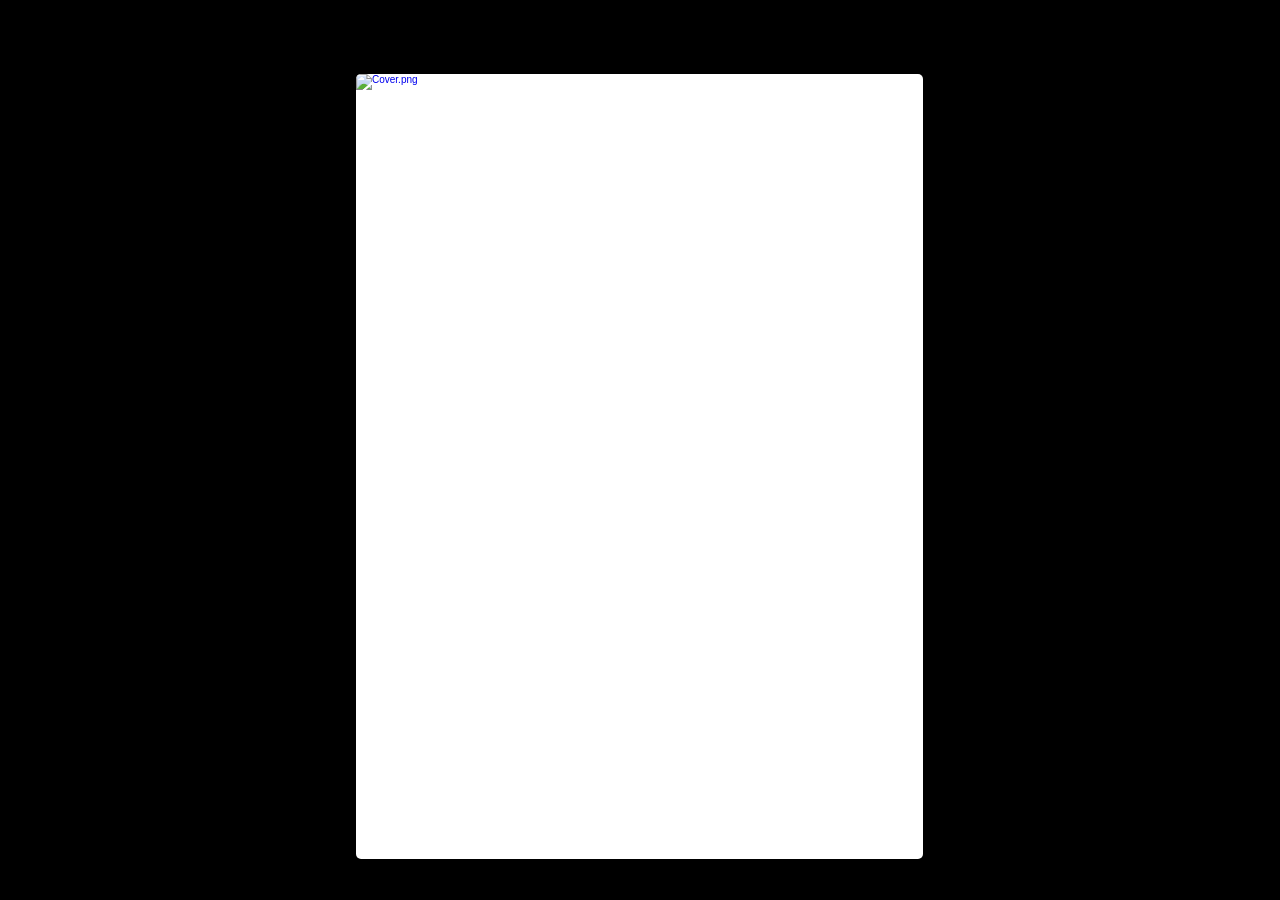
==== index.html @ 95f051aa "first commit" ====
<!DOCTYPE html>
<!-- saved from url=(0070)index.html -->
<html lang="en" style="scroll-padding-top: 0px;"><head><meta http-equiv="Content-Type" content="text/html; charset=UTF-8">
  
  
  <meta name="viewport" content="width=device-width, initial-scale=1" id="wixDesktopViewport">
  <meta http-equiv="X-UA-Compatible" content="IE=edge">
  <meta name="generator" content="Wix.com Website Builder">

  <link rel="icon" sizes="192x192" href="icon.ico" type="image/x-icon">
  <link rel="shortcut icon" href="icon.ico" type="image/x-icon">
  <link rel="apple-touch-icon" href="icon.ico" type="image/x-icon">

  <!-- Safari Pinned Tab Icon -->
  <!-- <link rel="mask-icon" href="https://www.wix.com/favicon.ico"> -->

  <!-- Original trials -->
  


  <!-- Segmenter Polyfill -->
  <script src="./index_files/bundle.tracing.es5.min.js.download" crossorigin="anonymous"></script><script src="./index_files/bundle.tracing.es5.min(1).js.download" crossorigin="anonymous"></script><script src="./index_files/bundle.tracing.es5(1).min.download" crossorigin="anonymous"></script><script>
    if (!window.Intl || !window.Intl.Segmenter) {
      (function() {
        var script = document.createElement('script');
        script.src = 'https://static.parastorage.com/unpkg/@formatjs/intl-segmenter@11.7.10/polyfill.iife.js';
        document.head.appendChild(script);
      })();
    }
  </script>

  <!-- Legacy Polyfills -->
  <script nomodule="" src="./index_files/minified.js.download"></script>
  <script nomodule="" src="./index_files/focus-within-polyfill.js.download"></script>

  <!-- Performance API Polyfills -->
  <script>
  (function () {
    var noop = function noop() {};
    if ("performance" in window === false) {
      window.performance = {};
    }
    window.performance.mark = performance.mark || noop;
    window.performance.measure = performance.measure || noop;
    if ("now" in window.performance === false) {
      var nowOffset = Date.now();
      if (performance.timing && performance.timing.navigationStart) {
        nowOffset = performance.timing.navigationStart;
      }
      window.performance.now = function now() {
        return Date.now() - nowOffset;
      };
    }
  })();
  </script>

  <!-- Globals Definitions -->
  <script>
    (function () {
      var now = Date.now()
      window.initialTimestamps = {
        initialTimestamp: now,
        initialRequestTimestamp: Math.round(performance.timeOrigin ? performance.timeOrigin : now - performance.now())
      }

      window.thunderboltTag = "QA_READY"
      window.thunderboltVersion = "1.16434.0"
    })();
  </script>

  <!-- Essential Viewer Model -->
  <script type="application/json" id="wix-essential-viewer-model">{"fleetConfig":{"fleetName":"thunderbolt-renderer-gradual","type":"Rollout","code":1},"mode":{"qa":false,"enableTestApi":false,"debug":false,"ssrIndicator":false,"ssrOnly":false,"siteAssetsFallback":"enable","versionIndicator":false},"componentsLibrariesTopology":[{"artifactId":"editor-elements","namespace":"wixui","url":"https:\/\/static.parastorage.com\/services\/editor-elements\/1.14499.0"},{"artifactId":"editor-elements","namespace":"dsgnsys","url":"https:\/\/static.parastorage.com\/services\/editor-elements\/1.14499.0"}],"siteFeaturesConfigs":{"sessionManager":{"isRunningInDifferentSiteContext":false}},"language":{"userLanguage":"en"},"siteAssets":{"clientTopology":{"mediaRootUrl":"https:\/\/static.wixstatic.com","staticMediaUrl":"https:\/\/static.wixstatic.com\/media","moduleRepoUrl":"https:\/\/static.parastorage.com\/unpkg","fileRepoUrl":"https:\/\/static.parastorage.com\/services","viewerAppsUrl":"https:\/\/viewer-apps.parastorage.com","viewerAssetsUrl":"https:\/\/viewer-assets.parastorage.com","siteAssetsUrl":"https:\/\/siteassets.parastorage.com","pageJsonServerUrls":["https:\/\/pages.parastorage.com","https:\/\/staticorigin.wixstatic.com","https:\/\/fallback.wix.com\/wix-html-editor-pages-webapp\/page"],"pathOfTBModulesInFileRepoForFallback":"wix-thunderbolt\/dist\/"}},"siteFeatures":["appMonitoring","assetsLoader","businessLogger","captcha","clickHandlerRegistrar","commonConfig","componentsLoader","componentsRegistry","consentPolicy","contentReflow","cyclicTabbing","domStore","environmentWixCodeSdk","environment","locationWixCodeSdk","mpaNavigation","navigationManager","navigationPhases","ooi","pages","panorama","renderer","reporter","router","scrollRestoration","seoWixCodeSdk","seo","sessionManager","siteMembersWixCodeSdk","siteMembers","siteScrollBlocker","siteWixCodeSdk","speculationRules","ssrCache","stores","structureApi","thunderboltInitializer","tpaCommons","translations","usedPlatformApis","warmupData","windowMessageRegistrar","windowWixCodeSdk","wixCustomElementComponent","wixEmbedsApi","componentsReact","platform"],"site":{"externalBaseUrl":"https:\/\/toyventureplay.wixsite.com\/website-1","isSEO":false},"media":{"staticMediaUrl":"https:\/\/static.wixstatic.com\/media","mediaRootUrl":"https:\/\/static.wixstatic.com\/","staticVideoUrl":"https:\/\/video.wixstatic.com\/"},"requestUrl":"https:\/\/toyventureplay.wixsite.com\/website-1","rollout":{"siteAssetsVersionsRollout":false,"isDACRollout":0,"isTBRollout":true},"commonConfig":{"brand":"wix","host":"VIEWER","bsi":"","consentPolicy":{},"consentPolicyHeader":{},"siteRevision":"53","renderingFlow":"NONE","language":"en","locale":"es-cr"},"interactionSampleRatio":0.01,"dynamicModelUrl":"https:\/\/toyventureplay.wixsite.com\/website-1\/_api\/v2\/dynamicmodel","accessTokensUrl":"https:\/\/toyventureplay.wixsite.com\/website-1\/_api\/v1\/access-tokens","isExcludedFromSecurityExperiments":false,"experiments":{"specs.thunderbolt.hardenFetchAndXHR":true}}</script>
  <script>window.viewerModel = JSON.parse(document.getElementById('wix-essential-viewer-model').textContent)</script>

  <script>
    window.commonConfig = viewerModel.commonConfig
  </script>

  
  <!-- BEGIN handleAccessTokens bundle -->

  <script data-url="https://static.parastorage.com/services/wix-thunderbolt/dist/handleAccessTokens.inline.9b374162.bundle.min.js">(()=>{"use strict";const e=e=>"string"==typeof e?decodeURIComponent(e).toLowerCase().trimStart():e,o="client-session-bind",t=new Set([o,"client-binding","svSession","smSession","server-session-bind","wixSession2"].map(e=>e.toLowerCase())),i=Object.getOwnPropertyDescriptor(Document.prototype,"cookie"),n=(e="")=>`${o}=; ${e} max-age=0; path=/; expires=Thu, 01 Jan 1970 00:00:01 GMT`,r=o=>{const i="string"==typeof o?o.split("=")[0].trim():o.name,n=e(i).toLowerCase();return t.has(n)},s=e=>{let o;return o="string"==typeof e?e.split(";").map(e=>e.trim()):e,o.filter(e=>!r(e))},l="tbReady",a="security_overrideGlobals",{experiments:c,siteFeaturesConfigs:d,accessTokensUrl:g}=window.viewerModel,b=g,u={},m=(()=>{const e=document.cookie.split(";").map(e=>e.trim()).filter(e=>e?.startsWith(o))[0]?.split("=")[1];return(()=>{const e=`domain=${location.hostname};`,o=n(),t=n(e);i.set.call(document,o),i.set.call(document,t)})(),e})();m&&(u["client-binding"]=m);let h=fetch;addEventListener(l,function e(o){const{logger:t}=o.detail;try{window.tb.init({fetch:h,fetchHeaders:u})}catch(e){const o=new Error("TB003");t.meter(`${a}_${o.message}`,{paramsOverrides:{errorType:a,eventString:o.message}}),window?.viewerModel?.mode.debug&&console.error(e)}finally{removeEventListener(l,e),h=fetch}}),c["specs.thunderbolt.hardenFetchAndXHR"]||(window.fetchDynamicModel=()=>d.sessionManager.isRunningInDifferentSiteContext?Promise.resolve({}):fetch(b,{credentials:"same-origin",headers:u}).then(function(e){if(!e.ok)throw new Error(`[${e.status}]${e.statusText}`);return e.json()}),window.dynamicModelPromise=window.fetchDynamicModel()),Object.defineProperty(document,"cookie",{get(){const e=i.get.call(document);return s(e).join("; ")},set(o){const n=e(o.split(";")[0]);[...t].every(e=>!n?.startsWith(e.toLowerCase()))&&i.set.call(document,o)},enumerable:!0,configurable:!1}),(()=>{if(!globalThis.cookieStore)return;const e=globalThis.cookieStore.get.bind(globalThis.cookieStore),o=globalThis.cookieStore.getAll.bind(globalThis.cookieStore),i=globalThis.cookieStore.set.bind(globalThis.cookieStore),n=globalThis.cookieStore.delete.bind(globalThis.cookieStore);Object.defineProperty(globalThis.CookieStore.prototype,"get",{value:async o=>t.has(o.toLowerCase())?null:e.call(void 0,o),enumerable:!0,configurable:!1}),Object.defineProperty(globalThis.CookieStore.prototype,"getAll",{value:async()=>{const e=await o.call(void 0);return s(e)},enumerable:!0,configurable:!1}),Object.defineProperty(globalThis.CookieStore.prototype,"set",{value:async(...e)=>{const o=1===e.length?e[0].name:e[0];if(!r(o))return i.call(void 0,...e)},enumerable:!0,configurable:!1}),Object.defineProperty(globalThis.CookieStore.prototype,"delete",{value:async(...e)=>{const o=1===e.length?e[0].name:e[0];if(!r(o))return n.call(void 0,...e)},enumerable:!0,configurable:!1})})()})();
//# sourceMappingURL=https://static.parastorage.com/services/wix-thunderbolt/dist/handleAccessTokens.inline.9b374162.bundle.min.js.map</script>

<!-- END handleAccessTokens bundle -->

<!-- BEGIN overrideGlobals bundle -->

<script data-url="https://static.parastorage.com/services/wix-thunderbolt/dist/overrideGlobals.inline.44dd5dad.bundle.min.js">(()=>{"use strict";const{ownKeys:e}=Reflect,t=["toString","toLocaleString","valueOf"],r=(r,o)=>{const n=o[r];if(!n)return;let i=!1;try{const e=Object.getOwnPropertyDescriptor(o,r);e&&(i=e.enumerable||!1)}catch(e){console.warn(`Failed to get property descriptor for key "${r}":`,e)}globalThis.defineStrictProperty(r,n,o,i);const c=n?.prototype;if(c){const e=Object.getOwnPropertyDescriptors(c);Object.keys(e).forEach(r=>{const o=e[r];o&&((e,r,o)=>{if("constructor"!==r&&"value"in o&&o.configurable&&!t.includes(String(r))){const{value:t,enumerable:n,get:i,set:c}=o,a={enumerable:n,configurable:!1,...t?{value:t,writable:!1}:{get:i,set:c}};Object.defineProperty(e,r,a)}})(c,r,o)})}e(n).forEach(e=>{const t=Object.getOwnPropertyDescriptor(n,e);t&&(t.writable||t.configurable)&&globalThis.defineStrictProperty(e.toString(),n[e],n,t.enumerable)})},o=(e,t,r,o)=>{(e=>e?.set&&e?.get&&"function"==typeof e.set&&"function"==typeof e.get&&!e.get.toString().includes("[native code]")&&!e.set.toString().includes("[native code]"))(t)?Object.defineProperty(r||globalThis,e,{get:t.get,set:t.set,configurable:!1,enumerable:o||!1}):Object.defineProperty(r||globalThis,e,{value:t,writable:!1,configurable:!1,enumerable:o||!1})},n=()=>{const e=globalThis.open,t=document.open,r=(t,r,o)=>{const n="string"!=typeof t,i=e.call(window,t,r,o);return n||((c=t).startsWith("//")&&/(?:[a-z0-9](?:[a-z0-9-]{0,61}[a-z0-9])?\.)+[a-z0-9][a-z0-9-]{0,61}[a-z0-9]/g.test(`${location.protocol}:${c}`)&&(c=`${location.protocol}${c}`),!c.startsWith("http")||new URL(c).hostname===location.hostname)?{}:i;var c};defineStrictProperty("open",r,globalThis,!0),defineStrictProperty("open",(e,o,n)=>e?r(e,o,n):t.call(document,e,o,n),document,!0)};function i(e){let{context:t,property:r,value:o,enumerable:n=!0}=e,i=e.get,a=e.set;if(!r||void 0===o&&!i&&!a)return new Error("property and value are required");let s=t||globalThis,l=s?.[r],u={};if(void 0!==o)u.value=o;else{if(i){let e=c(i);e&&(u.get=e)}if(a){let e=c(a);e&&(u.set=e)}}let p={...u,enumerable:n||!1,configurable:!1};void 0!==o&&(p.writable=!1);try{Object.defineProperty(s,r,p)}catch(e){return e instanceof TypeError?l:e}return l}function c(e,t){return"function"==typeof e?e:!0===e?.async&&"function"==typeof e.func?t?async function(t){return e.func(t)}:async function(){return e.func()}:"function"==typeof e?.func?e.func:void 0}try{i({property:"strictDefine",value:i})}catch{}try{i({property:"defineStrictObject",value:s})}catch{}try{i({property:"defineStrictMethod",value:l})}catch{}var a=["toString","toLocaleString","valueOf","constructor","prototype"];function s(e){let{context:t,property:r,propertiesToExclude:o=[],skipPrototype:n=!1,hardenPrototypePropertiesToExclude:c=[]}=e;if(!r)return new Error("property is required");let l=(t||globalThis)[r],p={},d=u(t,r);l&&("object"==typeof l||"function"==typeof l)&&Reflect.ownKeys(l).forEach(e=>{if(!o.includes(e)&&!a.includes(e)){let t=u(l,e);if(t&&(t.writable||t.configurable)){let{value:r,get:o,set:n,enumerable:c=!1}=t,a={};void 0!==r?a.value=r:o?a.get=o:n&&(a.set=n);try{let t=i({context:l,property:e,...a,enumerable:c});p[e]=t}catch(r){if(!(r instanceof TypeError))throw r;try{p[e]=t.value||t.get||t.set}catch{}}}}});let f={originalObject:l,originalProperties:p};if(!n&&void 0!==l?.prototype){let e=s({context:l,property:"prototype",propertiesToExclude:c,skipPrototype:!0});e instanceof Error||(f.originalPrototype=e?.originalObject,f.originalPrototypeProperties=e?.originalProperties)}return i({context:t,property:r,value:l,enumerable:d?.enumerable}),f}function l(e,t){let r=(t||globalThis)[e],o=u(t||globalThis,e);return r&&o&&(o.writable||o.configurable)?(Object.freeze(r),i({context:globalThis,property:e,value:r})):r}function u(e,t){if(e&&t)try{return Reflect.getOwnPropertyDescriptor(e,t)}catch{return}}function p(e){if("string"!=typeof e)return e;try{return decodeURIComponent(e).toLowerCase().trim()}catch{return e.toLowerCase().trim()}}var d=["TextEncoder","TextDecoder","XMLHttpRequestEventTarget","EventTarget","URL","JSON","Reflect","Object","Array","Map","Set","WeakMap","WeakSet","Promise","Symbol","Error"],f=["addEventListener","removeEventListener","dispatchEvent","encodeURI","encodeURIComponent","decodeURI","decodeURIComponent"];const y=function(){let e=document.createElement,t=Element.prototype.setAttribute,r=Element.prototype.setAttributeNS;return i({property:"createElement",context:document,value:function(o,n){let c=e.call(document,o,n);if("iframe"===p(o)){i({property:"srcdoc",context:c,get:()=>"",set:()=>{console.warn("`srcdoc` is not allowed in iframe elements.")}});let e=function(e,r){"srcdoc"!==e.toLowerCase()?t.call(c,e,r):console.warn("`srcdoc` attribute is not allowed to be set.")},o=function(e,t,o){"srcdoc"!==t.toLowerCase()?r.call(c,e,t,o):console.warn("`srcdoc` attribute is not allowed to be set.")};c.setAttribute=e,c.setAttributeNS=o}return c},enumerable:!0}),{createElement:e,setAttribute:t,setAttributeNS:r}},g="client-binding",b="security_overrideGlobals",m=["/_api/v1/access-tokens","/_api/v2/dynamicmodel","/_api/one-app-session-web/v3/businesses"],h=e=>(e instanceof Headers?e.forEach((t,r)=>{decodeURIComponent(r).toLowerCase()===g&&e.delete(r)}):Object.keys(e).forEach(t=>{decodeURIComponent(t).toLowerCase()===g&&delete e[t]}),e),w=e=>{let t=!0;const r=(e=>{let t,r;if(globalThis.Request&&e instanceof Request)t=e.url;else{if("function"!=typeof e?.toString)throw new Error("Unsupported type for url");t=e.toString()}try{return new URL(t).pathname}catch(e){return r=t.replace(/#.+/gi,"").split("?").shift(),r.startsWith("/")?r:`/${r}`}})(e),o="string"==typeof(n=r)?decodeURIComponent(n).toLowerCase().trimStart():n;var n;return m.some(e=>o.includes(e))&&(t=!1),t},v=(e=globalThis)=>{const t=fetch;e.defineStrictProperty("fetch",function(){const r=(o=arguments,globalThis.Request&&o[0]instanceof Request&&o[0]?.headers?h(o[0].headers):o[1]?.headers&&h(o[1].headers),o);var o;return w(arguments[0])?t.apply(e,Array.from(r)):new Promise((e,t)=>{const r=new Error("TB002");window.fedops?.interactionStarted(r,b),t(r)})})};performance.mark("overrideGlobals started");const{isExcludedFromSecurityExperiments:E,experiments:S}=window.viewerModel,T=!E&&S["specs.thunderbolt.securityExperiments"];try{((e=globalThis)=>{Object.defineProperty(e,"defineStrictProperty",{value:o,writable:!1,enumerable:!1,configurable:!1})})(),n(),T&&y(),S["specs.thunderbolt.hardenFetchAndXHR"]&&T&&(v(),((e=globalThis)=>{const t=XMLHttpRequest;function r(){const e=new t,r=e.open,o=e.setRequestHeader;return e.open=function(){if(arguments.length<2||w(arguments[1]))return r.apply(e,Array.from(arguments));{const e=new Error("TB002");throw window.fedops?.interactionStarted(e,b),e}},e.setRequestHeader=function(t,r){decodeURIComponent(t).toLowerCase()!==g&&o.call(e,t,r)},e}Object.keys(t).forEach(e=>{r[e]=t[e]}),e.defineStrictProperty("XMLHttpRequest",r)})()),(()=>{if(navigator&&"serviceWorker"in navigator)navigator.serviceWorker.register=()=>console.log("Service worker registration is not allowed"),Promise.resolve()})(),(e=>{let t=[],o=[];o=o.concat(["TextEncoder","TextDecoder"]),e&&(o=o.concat(["XMLHttpRequestEventTarget","EventTarget"])),o=o.concat(["URL","JSON"]),e&&(t=t.concat(["addEventListener","removeEventListener"])),t=t.concat(["encodeURI","encodeURIComponent","decodeURI","decodeURIComponent"]),o=o.concat(["String","Number"]),e&&o.push("Object"),o=o.concat(["Reflect"]),t.forEach(e=>{Object.freeze(globalThis[e]),["addEventListener","removeEventListener"].includes(e)&&globalThis.defineStrictProperty(e,document[e],document,!0),globalThis.defineStrictProperty(e,globalThis[e],globalThis,!0)}),o.forEach(e=>{r(e,globalThis)})})(T),T&&(defineStrictProperty("preventStringArgument",(e,t,r)=>{const o=r||globalThis,n=o[e];defineStrictProperty(e,function(){const r=Array.from(arguments);if("string"!=typeof r[t])return n.apply(o,r);console.warn(`Calling ${e} with a String Argument at index ${t} is not allowed`)},o)}),preventStringArgument("setTimeout",0),preventStringArgument("setInterval",0))}catch(e){window?.viewerModel?.mode.debug&&console.error(e);const t=new Error("TB006");window.fedops?.reportError(t,"security_overrideGlobals"),window.Sentry?window.Sentry.captureException(t):globalThis.defineStrictProperty("sentryBuffer",[t],window,!1)}performance.mark("overrideGlobals ended")})();
//# sourceMappingURL=https://static.parastorage.com/services/wix-thunderbolt/dist/overrideGlobals.inline.44dd5dad.bundle.min.js.map</script>

<!-- END overrideGlobals bundle -->


  
  <script>
    window.commonConfig = viewerModel.commonConfig

	
  </script>

  <!-- Initial CSS -->
  <style data-url="https://static.parastorage.com/services/wix-thunderbolt/dist/main.c00ad876.min.css">@keyframes slide-horizontal-new{0%{transform:translateX(100%)}}@keyframes slide-horizontal-old{80%{opacity:1}to{opacity:0;transform:translateX(-100%)}}@keyframes slide-vertical-new{0%{transform:translateY(-100%)}}@keyframes slide-vertical-old{80%{opacity:1}to{opacity:0;transform:translateY(100%)}}@keyframes out-in-new{0%{opacity:0}}@keyframes out-in-old{to{opacity:0}}:root:active-view-transition{view-transition-name:none}::view-transition{pointer-events:none}:root:active-view-transition::view-transition-new(page-group),:root:active-view-transition::view-transition-old(page-group){animation-duration:.6s;cursor:wait;pointer-events:all}:root:active-view-transition-type(SlideHorizontal)::view-transition-old(page-group){animation:slide-horizontal-old .6s cubic-bezier(.83,0,.17,1) forwards;mix-blend-mode:normal}:root:active-view-transition-type(SlideHorizontal)::view-transition-new(page-group){animation:slide-horizontal-new .6s cubic-bezier(.83,0,.17,1) backwards;mix-blend-mode:normal}:root:active-view-transition-type(SlideVertical)::view-transition-old(page-group){animation:slide-vertical-old .6s cubic-bezier(.83,0,.17,1) forwards;mix-blend-mode:normal}:root:active-view-transition-type(SlideVertical)::view-transition-new(page-group){animation:slide-vertical-new .6s cubic-bezier(.83,0,.17,1) backwards;mix-blend-mode:normal}:root:active-view-transition-type(OutIn)::view-transition-old(page-group){animation:out-in-old .35s cubic-bezier(.64,0,.78,0) forwards}:root:active-view-transition-type(OutIn)::view-transition-new(page-group){animation:out-in-new .35s cubic-bezier(.22,1,.36,1) .35s backwards}@media(prefers-reduced-motion:reduce){::view-transition-group(*),::view-transition-new(*),::view-transition-old(*){animation:none!important}}body,html{background:transparent;border:0;margin:0;outline:0;padding:0;vertical-align:baseline}body{--scrollbar-width:0px;font-family:Arial,Helvetica,sans-serif;font-size:10px}body,html{height:100%}body{overflow-x:auto;overflow-y:scroll}body:not(.responsive) #site-root{min-width:var(--site-width);width:100%}body:not([data-js-loaded]) [data-hide-prejs]{visibility:hidden}wix-interact-element{display:contents}#SITE_CONTAINER{position:relative}:root{--one-unit:1vw;--section-max-width:9999px;--spx-stopper-max:9999px;--spx-stopper-min:0px;--browser-zoom:1}@supports(-webkit-appearance:none) and (stroke-color:transparent){:root{--safari-sticky-fix:opacity;--experimental-safari-sticky-fix:translateZ(0)}}@supports(container-type:inline-size){:root{--one-unit:1cqw}}[id^=oldHoverBox-]{mix-blend-mode:plus-lighter;transition:opacity .5s ease,visibility .5s ease}[data-mesh-id$=inlineContent-gridContainer]:has(>[id^=oldHoverBox-]){isolation:isolate}</style>
<style data-url="https://static.parastorage.com/services/wix-thunderbolt/dist/main.renderer.515f332d.min.css">a,abbr,acronym,address,applet,b,big,blockquote,button,caption,center,cite,code,dd,del,dfn,div,dl,dt,em,fieldset,font,footer,form,h1,h2,h3,h4,h5,h6,header,i,iframe,img,ins,kbd,label,legend,li,nav,object,ol,p,pre,q,s,samp,section,small,span,strike,strong,sub,sup,table,tbody,td,tfoot,th,thead,title,tr,tt,u,ul,var{background:transparent;border:0;margin:0;outline:0;padding:0;vertical-align:baseline}input,select,textarea{box-sizing:border-box;font-family:Helvetica,Arial,sans-serif}ol,ul{list-style:none}blockquote,q{quotes:none}ins{text-decoration:none}del{text-decoration:line-through}table{border-collapse:collapse;border-spacing:0}a{cursor:pointer;text-decoration:none}.testStyles{overflow-y:hidden}.reset-button{-webkit-appearance:none;background:none;border:0;color:inherit;font:inherit;line-height:normal;outline:0;overflow:visible;padding:0;-webkit-user-select:none;-moz-user-select:none;-ms-user-select:none}:focus{outline:none}body.device-mobile-optimized:not(.disable-site-overflow){overflow-x:hidden;overflow-y:scroll}body.device-mobile-optimized:not(.responsive) #SITE_CONTAINER{margin-left:auto;margin-right:auto;overflow-x:visible;position:relative;width:320px}body.device-mobile-optimized:not(.responsive):not(.blockSiteScrolling) #SITE_CONTAINER{margin-top:0}body.device-mobile-optimized>*{max-width:100%!important}body.device-mobile-optimized #site-root{overflow-x:hidden;overflow-y:hidden}@supports(overflow:clip){body.device-mobile-optimized #site-root{overflow-x:clip;overflow-y:clip}}body.device-mobile-non-optimized #SITE_CONTAINER #site-root{overflow-x:clip;overflow-y:clip}body.device-mobile-non-optimized.fullScreenMode{background-color:#5f6360}body.device-mobile-non-optimized.fullScreenMode #MOBILE_ACTIONS_MENU,body.device-mobile-non-optimized.fullScreenMode #SITE_BACKGROUND,body.device-mobile-non-optimized.fullScreenMode #site-root,body.fullScreenMode #WIX_ADS{visibility:hidden}body.fullScreenMode{overflow-x:hidden!important;overflow-y:hidden!important}body.fullScreenMode.device-mobile-optimized #TINY_MENU{opacity:0;pointer-events:none}body.fullScreenMode-scrollable.device-mobile-optimized{overflow-x:hidden!important;overflow-y:auto!important}body.fullScreenMode-scrollable.device-mobile-optimized #masterPage,body.fullScreenMode-scrollable.device-mobile-optimized #site-root{overflow-x:hidden!important;overflow-y:hidden!important}body.fullScreenMode-scrollable.device-mobile-optimized #SITE_BACKGROUND,body.fullScreenMode-scrollable.device-mobile-optimized #masterPage{height:auto!important}body.fullScreenMode-scrollable.device-mobile-optimized #masterPage.mesh-layout{height:0!important}body.blockSiteScrolling,body.siteScrollingBlocked{position:fixed;width:100%}body.blockSiteScrolling #SITE_CONTAINER{margin-top:calc(var(--blocked-site-scroll-margin-top)*-1)}body.blockSiteScrolling:not(.responsive):not(.disable-site-scroll-block-margin) #WIX_ADS{margin-top:var(--blocked-site-scroll-margin-top)}#site-root{margin:0 auto;min-height:100%;position:relative;top:var(--wix-ads-height)}#site-root img:not([src]){visibility:hidden}#site-root svg img:not([src]){visibility:visible}.auto-generated-link{color:inherit}#SCROLL_TO_BOTTOM,#SCROLL_TO_TOP{height:0}.has-click-trigger{cursor:pointer}.fullScreenOverlay{bottom:0;display:flex;justify-content:center;left:0;overflow-y:hidden;position:fixed;right:0;top:-60px;z-index:1005}.fullScreenOverlay>.fullScreenOverlayContent{bottom:0;left:0;margin:0 auto;overflow:hidden;position:absolute;right:0;top:60px;transform:translateZ(0)}[data-mesh-id$=centeredContent],[data-mesh-id$=form],[data-mesh-id$=inlineContent]{pointer-events:none;position:relative}[data-mesh-id$=-gridWrapper],[data-mesh-id$=-rotated-wrapper]{pointer-events:none}[data-mesh-id$=-gridContainer]>*,[data-mesh-id$=-rotated-wrapper]>*,[data-mesh-id$=inlineContent]>:not([data-mesh-id$=-gridContainer]){pointer-events:auto}.device-mobile-optimized #masterPage.mesh-layout #SOSP_CONTAINER_CUSTOM_ID{grid-area:2/1/3/2;-ms-grid-row:2;position:relative}#masterPage.mesh-layout{-ms-grid-rows:max-content max-content min-content max-content;-ms-grid-columns:100%;align-items:start;display:-ms-grid;display:grid;grid-template-columns:100%;grid-template-rows:max-content max-content min-content max-content;justify-content:stretch}#masterPage.mesh-layout #PAGES_CONTAINER,#masterPage.mesh-layout #SITE_FOOTER-placeholder,#masterPage.mesh-layout #SITE_FOOTER_WRAPPER,#masterPage.mesh-layout #SITE_HEADER-placeholder,#masterPage.mesh-layout #SITE_HEADER_WRAPPER,#masterPage.mesh-layout #SOSP_CONTAINER_CUSTOM_ID[data-state~=mobileView],#masterPage.mesh-layout #soapAfterPagesContainer,#masterPage.mesh-layout #soapBeforePagesContainer{-ms-grid-row-align:start;-ms-grid-column-align:start;-ms-grid-column:1}#masterPage.mesh-layout #SITE_HEADER-placeholder,#masterPage.mesh-layout #SITE_HEADER_WRAPPER{grid-area:1/1/2/2;-ms-grid-row:1}#masterPage.mesh-layout #PAGES_CONTAINER,#masterPage.mesh-layout #soapAfterPagesContainer,#masterPage.mesh-layout #soapBeforePagesContainer{grid-area:3/1/4/2;-ms-grid-row:3}#masterPage.mesh-layout #soapAfterPagesContainer,#masterPage.mesh-layout #soapBeforePagesContainer{width:100%}#masterPage.mesh-layout #PAGES_CONTAINER{align-self:stretch}#masterPage.mesh-layout main#PAGES_CONTAINER{display:block}#masterPage.mesh-layout #SITE_FOOTER-placeholder,#masterPage.mesh-layout #SITE_FOOTER_WRAPPER{grid-area:4/1/5/2;-ms-grid-row:4}#masterPage.mesh-layout #SITE_PAGES,#masterPage.mesh-layout [data-mesh-id=PAGES_CONTAINERcenteredContent],#masterPage.mesh-layout [data-mesh-id=PAGES_CONTAINERinlineContent]{height:100%}#masterPage.mesh-layout.desktop>*{width:100%}#masterPage.mesh-layout #PAGES_CONTAINER,#masterPage.mesh-layout #SITE_FOOTER,#masterPage.mesh-layout #SITE_FOOTER_WRAPPER,#masterPage.mesh-layout #SITE_HEADER,#masterPage.mesh-layout #SITE_HEADER_WRAPPER,#masterPage.mesh-layout #SITE_PAGES,#masterPage.mesh-layout #masterPageinlineContent{position:relative}#masterPage.mesh-layout #SITE_HEADER{grid-area:1/1/2/2}#masterPage.mesh-layout #SITE_FOOTER{grid-area:4/1/5/2}#masterPage.mesh-layout.overflow-x-clip #SITE_FOOTER,#masterPage.mesh-layout.overflow-x-clip #SITE_HEADER{overflow-x:clip}[data-z-counter]{z-index:0}[data-z-counter="0"]{z-index:auto}.wixSiteProperties{-webkit-font-smoothing:antialiased;-moz-osx-font-smoothing:grayscale}:root{--wst-button-color-fill-primary:rgb(var(--color_48));--wst-button-color-border-primary:rgb(var(--color_49));--wst-button-color-text-primary:rgb(var(--color_50));--wst-button-color-fill-primary-hover:rgb(var(--color_51));--wst-button-color-border-primary-hover:rgb(var(--color_52));--wst-button-color-text-primary-hover:rgb(var(--color_53));--wst-button-color-fill-primary-disabled:rgb(var(--color_54));--wst-button-color-border-primary-disabled:rgb(var(--color_55));--wst-button-color-text-primary-disabled:rgb(var(--color_56));--wst-button-color-fill-secondary:rgb(var(--color_57));--wst-button-color-border-secondary:rgb(var(--color_58));--wst-button-color-text-secondary:rgb(var(--color_59));--wst-button-color-fill-secondary-hover:rgb(var(--color_60));--wst-button-color-border-secondary-hover:rgb(var(--color_61));--wst-button-color-text-secondary-hover:rgb(var(--color_62));--wst-button-color-fill-secondary-disabled:rgb(var(--color_63));--wst-button-color-border-secondary-disabled:rgb(var(--color_64));--wst-button-color-text-secondary-disabled:rgb(var(--color_65));--wst-color-fill-base-1:rgb(var(--color_36));--wst-color-fill-base-2:rgb(var(--color_37));--wst-color-fill-base-shade-1:rgb(var(--color_38));--wst-color-fill-base-shade-2:rgb(var(--color_39));--wst-color-fill-base-shade-3:rgb(var(--color_40));--wst-color-fill-accent-1:rgb(var(--color_41));--wst-color-fill-accent-2:rgb(var(--color_42));--wst-color-fill-accent-3:rgb(var(--color_43));--wst-color-fill-accent-4:rgb(var(--color_44));--wst-color-fill-background-primary:rgb(var(--color_11));--wst-color-fill-background-secondary:rgb(var(--color_12));--wst-color-text-primary:rgb(var(--color_15));--wst-color-text-secondary:rgb(var(--color_14));--wst-color-action:rgb(var(--color_18));--wst-color-disabled:rgb(var(--color_39));--wst-color-title:rgb(var(--color_45));--wst-color-subtitle:rgb(var(--color_46));--wst-color-line:rgb(var(--color_47));--wst-font-style-h2:var(--font_2);--wst-font-style-h3:var(--font_3);--wst-font-style-h4:var(--font_4);--wst-font-style-h5:var(--font_5);--wst-font-style-h6:var(--font_6);--wst-font-style-body-large:var(--font_7);--wst-font-style-body-medium:var(--font_8);--wst-font-style-body-small:var(--font_9);--wst-font-style-body-x-small:var(--font_10);--wst-color-custom-1:rgb(var(--color_13));--wst-color-custom-2:rgb(var(--color_16));--wst-color-custom-3:rgb(var(--color_17));--wst-color-custom-4:rgb(var(--color_19));--wst-color-custom-5:rgb(var(--color_20));--wst-color-custom-6:rgb(var(--color_21));--wst-color-custom-7:rgb(var(--color_22));--wst-color-custom-8:rgb(var(--color_23));--wst-color-custom-9:rgb(var(--color_24));--wst-color-custom-10:rgb(var(--color_25));--wst-color-custom-11:rgb(var(--color_26));--wst-color-custom-12:rgb(var(--color_27));--wst-color-custom-13:rgb(var(--color_28));--wst-color-custom-14:rgb(var(--color_29));--wst-color-custom-15:rgb(var(--color_30));--wst-color-custom-16:rgb(var(--color_31));--wst-color-custom-17:rgb(var(--color_32));--wst-color-custom-18:rgb(var(--color_33));--wst-color-custom-19:rgb(var(--color_34));--wst-color-custom-20:rgb(var(--color_35))}.wix-presets-wrapper{display:contents}</style>

  <meta name="format-detection" content="telephone=no">
  <meta name="skype_toolbar" content="skype_toolbar_parser_compatible">
  
  

  

  
      <!--pageHtmlEmbeds.head start-->
      <script type="wix/htmlEmbeds" id="pageHtmlEmbeds.head start"></script>
    
      <script type="wix/htmlEmbeds" id="pageHtmlEmbeds.head end"></script>
      <!--pageHtmlEmbeds.head end-->
  

  <!-- head performance data start -->
  
  <!-- head performance data end -->
  

    

<meta http-equiv="X-Wix-Meta-Site-Id" content="8923083b-eb36-48de-9806-579566da42b3">
<meta http-equiv="X-Wix-Application-Instance-Id" content="f4b8dd41-7c75-49b6-b911-c045f7896667">

    <meta http-equiv="X-Wix-Published-Version" content="53">



    <meta http-equiv="etag" content="bug">

<!-- render-head end -->

<style data-href="https://static.parastorage.com/services/editor-elements-library/dist/thunderbolt/rb_wixui.thunderbolt_bootstrap.a1b00b19.min.css">.cwL6XW{cursor:pointer}.sNF2R0{opacity:0}.hLoBV3{transition:opacity var(--transition-duration) cubic-bezier(.37,0,.63,1)}.Rdf41z,.hLoBV3{opacity:1}.ftlZWo{transition:opacity var(--transition-duration) cubic-bezier(.37,0,.63,1)}.ATGlOr,.ftlZWo{opacity:0}.KQSXD0{transition:opacity var(--transition-duration) cubic-bezier(.64,0,.78,0)}.KQSXD0,.pagQKE{opacity:1}._6zG5H{opacity:0;transition:opacity var(--transition-duration) cubic-bezier(.22,1,.36,1)}.BB49uC{transform:translateX(100%)}.j9xE1V{transition:transform var(--transition-duration) cubic-bezier(.87,0,.13,1)}.ICs7Rs,.j9xE1V{transform:translateX(0)}.DxijZJ{transition:transform var(--transition-duration) cubic-bezier(.87,0,.13,1)}.B5kjYq,.DxijZJ{transform:translateX(-100%)}.cJijIV{transition:transform var(--transition-duration) cubic-bezier(.87,0,.13,1)}.cJijIV,.hOxaWM{transform:translateX(0)}.T9p3fN{transform:translateX(100%);transition:transform var(--transition-duration) cubic-bezier(.87,0,.13,1)}.qDxYJm{transform:translateY(100%)}.aA9V0P{transition:transform var(--transition-duration) cubic-bezier(.87,0,.13,1)}.YPXPAS,.aA9V0P{transform:translateY(0)}.Xf2zsA{transition:transform var(--transition-duration) cubic-bezier(.87,0,.13,1)}.Xf2zsA,.y7Kt7s{transform:translateY(-100%)}.EeUgMu{transition:transform var(--transition-duration) cubic-bezier(.87,0,.13,1)}.EeUgMu,.fdHrtm{transform:translateY(0)}.WIFaG4{transform:translateY(100%);transition:transform var(--transition-duration) cubic-bezier(.87,0,.13,1)}body:not(.responsive) .JsJXaX{overflow-x:clip}:root:active-view-transition .JsJXaX{view-transition-name:page-group}.AnQkDU{display:grid;grid-template-columns:1fr;grid-template-rows:1fr;height:100%}.AnQkDU>div{align-self:stretch!important;grid-area:1/1/2/2;justify-self:stretch!important}.StylableButton2545352419__root{-archetype:box;border:none;box-sizing:border-box;cursor:pointer;display:block;height:100%;min-height:10px;min-width:10px;padding:0;touch-action:manipulation;width:100%}.StylableButton2545352419__root[disabled]{pointer-events:none}.StylableButton2545352419__root:not(:hover):not([disabled]).StylableButton2545352419--hasBackgroundColor{background-color:var(--corvid-background-color)!important}.StylableButton2545352419__root:hover:not([disabled]).StylableButton2545352419--hasHoverBackgroundColor{background-color:var(--corvid-hover-background-color)!important}.StylableButton2545352419__root:not(:hover)[disabled].StylableButton2545352419--hasDisabledBackgroundColor{background-color:var(--corvid-disabled-background-color)!important}.StylableButton2545352419__root:not(:hover):not([disabled]).StylableButton2545352419--hasBorderColor{border-color:var(--corvid-border-color)!important}.StylableButton2545352419__root:hover:not([disabled]).StylableButton2545352419--hasHoverBorderColor{border-color:var(--corvid-hover-border-color)!important}.StylableButton2545352419__root:not(:hover)[disabled].StylableButton2545352419--hasDisabledBorderColor{border-color:var(--corvid-disabled-border-color)!important}.StylableButton2545352419__root.StylableButton2545352419--hasBorderRadius{border-radius:var(--corvid-border-radius)!important}.StylableButton2545352419__root.StylableButton2545352419--hasBorderWidth{border-width:var(--corvid-border-width)!important}.StylableButton2545352419__root:not(:hover):not([disabled]).StylableButton2545352419--hasColor,.StylableButton2545352419__root:not(:hover):not([disabled]).StylableButton2545352419--hasColor .StylableButton2545352419__label{color:var(--corvid-color)!important}.StylableButton2545352419__root:hover:not([disabled]).StylableButton2545352419--hasHoverColor,.StylableButton2545352419__root:hover:not([disabled]).StylableButton2545352419--hasHoverColor .StylableButton2545352419__label{color:var(--corvid-hover-color)!important}.StylableButton2545352419__root:not(:hover)[disabled].StylableButton2545352419--hasDisabledColor,.StylableButton2545352419__root:not(:hover)[disabled].StylableButton2545352419--hasDisabledColor .StylableButton2545352419__label{color:var(--corvid-disabled-color)!important}.StylableButton2545352419__link{-archetype:box;box-sizing:border-box;color:#000;text-decoration:none}.StylableButton2545352419__container{align-items:center;display:flex;flex-basis:auto;flex-direction:row;flex-grow:1;height:100%;justify-content:center;overflow:hidden;transition:all .2s ease,visibility 0s;width:100%}.StylableButton2545352419__label{-archetype:text;-controller-part-type:LayoutChildDisplayDropdown,LayoutFlexChildSpacing(first);max-width:100%;min-width:1.8em;overflow:hidden;text-align:center;text-overflow:ellipsis;transition:inherit;white-space:nowrap}.StylableButton2545352419__root.StylableButton2545352419--isMaxContent .StylableButton2545352419__label{text-overflow:unset}.StylableButton2545352419__root.StylableButton2545352419--isWrapText .StylableButton2545352419__label{min-width:10px;overflow-wrap:break-word;white-space:break-spaces;word-break:break-word}.StylableButton2545352419__icon{-archetype:icon;-controller-part-type:LayoutChildDisplayDropdown,LayoutFlexChildSpacing(last);flex-shrink:0;height:50px;min-width:1px;transition:inherit}.StylableButton2545352419__icon.StylableButton2545352419--override{display:block!important}.StylableButton2545352419__icon svg,.StylableButton2545352419__icon>span{display:flex;height:inherit;width:inherit}.StylableButton2545352419__root:not(:hover):not([disalbed]).StylableButton2545352419--hasIconColor .StylableButton2545352419__icon svg{fill:var(--corvid-icon-color)!important;stroke:var(--corvid-icon-color)!important}.StylableButton2545352419__root:hover:not([disabled]).StylableButton2545352419--hasHoverIconColor .StylableButton2545352419__icon svg{fill:var(--corvid-hover-icon-color)!important;stroke:var(--corvid-hover-icon-color)!important}.StylableButton2545352419__root:not(:hover)[disabled].StylableButton2545352419--hasDisabledIconColor .StylableButton2545352419__icon svg{fill:var(--corvid-disabled-icon-color)!important;stroke:var(--corvid-disabled-icon-color)!important}.aeyn4z{bottom:0;left:0;position:absolute;right:0;top:0}.qQrFOK{cursor:pointer}.VDJedC{-webkit-tap-highlight-color:rgba(0,0,0,0);fill:var(--corvid-fill-color,var(--fill));fill-opacity:var(--fill-opacity);stroke:var(--corvid-stroke-color,var(--stroke));stroke-opacity:var(--stroke-opacity);stroke-width:var(--stroke-width);filter:var(--drop-shadow,none);opacity:var(--opacity);transform:var(--flip)}.VDJedC,.VDJedC svg{bottom:0;left:0;position:absolute;right:0;top:0}.VDJedC svg{height:var(--svg-calculated-height,100%);margin:auto;padding:var(--svg-calculated-padding,0);width:var(--svg-calculated-width,100%)}.VDJedC svg:not([data-type=ugc]){overflow:visible}.l4CAhn *{vector-effect:non-scaling-stroke}.Z_l5lU{-webkit-text-size-adjust:100%;-moz-text-size-adjust:100%;text-size-adjust:100%}ol.font_100,ul.font_100{color:#080808;font-family:"Arial, Helvetica, sans-serif",serif;font-size:10px;font-style:normal;font-variant:normal;font-weight:400;letter-spacing:normal;line-height:normal;margin:0;text-decoration:none}ol.font_100 li,ul.font_100 li{margin-bottom:12px}ol.wix-list-text-align,ul.wix-list-text-align{list-style-position:inside}ol.wix-list-text-align h1,ol.wix-list-text-align h2,ol.wix-list-text-align h3,ol.wix-list-text-align h4,ol.wix-list-text-align h5,ol.wix-list-text-align h6,ol.wix-list-text-align p,ul.wix-list-text-align h1,ul.wix-list-text-align h2,ul.wix-list-text-align h3,ul.wix-list-text-align h4,ul.wix-list-text-align h5,ul.wix-list-text-align h6,ul.wix-list-text-align p{display:inline}.HQSswv{cursor:pointer}.yi6otz{clip:rect(0 0 0 0);border:0;height:1px;margin:-1px;overflow:hidden;padding:0;position:absolute;width:1px}.zQ9jDz [data-attr-richtext-marker=true]{display:block}.zQ9jDz [data-attr-richtext-marker=true] table{border-collapse:collapse;margin:15px 0;width:100%}.zQ9jDz [data-attr-richtext-marker=true] table td{padding:12px;position:relative}.zQ9jDz [data-attr-richtext-marker=true] table td:after{border-bottom:1px solid currentColor;border-left:1px solid currentColor;bottom:0;content:"";left:0;opacity:.2;position:absolute;right:0;top:0}.zQ9jDz [data-attr-richtext-marker=true] table tr td:last-child:after{border-right:1px solid currentColor}.zQ9jDz [data-attr-richtext-marker=true] table tr:first-child td:after{border-top:1px solid currentColor}@supports(-webkit-appearance:none) and (stroke-color:transparent){.qvSjx3>*>:first-child{vertical-align:top}}@supports(-webkit-touch-callout:none){.qvSjx3>*>:first-child{vertical-align:top}}.LkZBpT :is(p,h1,h2,h3,h4,h5,h6,ul,ol,span[data-attr-richtext-marker],blockquote,div) [class$=rich-text__text],.LkZBpT :is(p,h1,h2,h3,h4,h5,h6,ul,ol,span[data-attr-richtext-marker],blockquote,div)[class$=rich-text__text]{color:var(--corvid-color,currentColor)}.LkZBpT :is(p,h1,h2,h3,h4,h5,h6,ul,ol,span[data-attr-richtext-marker],blockquote,div) span[style*=color]{color:var(--corvid-color,currentColor)!important}.Kbom4H{direction:var(--text-direction);min-height:var(--min-height);min-width:var(--min-width)}.Kbom4H .upNqi2{word-wrap:break-word;height:100%;overflow-wrap:break-word;position:relative;width:100%}.Kbom4H .upNqi2 ul{list-style:disc inside}.Kbom4H .upNqi2 li{margin-bottom:12px}.MMl86N blockquote,.MMl86N div,.MMl86N h1,.MMl86N h2,.MMl86N h3,.MMl86N h4,.MMl86N h5,.MMl86N h6,.MMl86N p{letter-spacing:normal;line-height:normal}.gYHZuN{min-height:var(--min-height);min-width:var(--min-width)}.gYHZuN .upNqi2{word-wrap:break-word;height:100%;overflow-wrap:break-word;position:relative;width:100%}.gYHZuN .upNqi2 ol,.gYHZuN .upNqi2 ul{letter-spacing:normal;line-height:normal;margin-inline-start:.5em;padding-inline-start:1.3em}.gYHZuN .upNqi2 ul{list-style-type:disc}.gYHZuN .upNqi2 ol{list-style-type:decimal}.gYHZuN .upNqi2 ol ul,.gYHZuN .upNqi2 ul ul{line-height:normal;list-style-type:circle}.gYHZuN .upNqi2 ol ol ul,.gYHZuN .upNqi2 ol ul ul,.gYHZuN .upNqi2 ul ol ul,.gYHZuN .upNqi2 ul ul ul{line-height:normal;list-style-type:square}.gYHZuN .upNqi2 li{font-style:inherit;font-weight:inherit;letter-spacing:normal;line-height:inherit}.gYHZuN .upNqi2 h1,.gYHZuN .upNqi2 h2,.gYHZuN .upNqi2 h3,.gYHZuN .upNqi2 h4,.gYHZuN .upNqi2 h5,.gYHZuN .upNqi2 h6,.gYHZuN .upNqi2 p{letter-spacing:normal;line-height:normal;margin-block:0;margin:0}.gYHZuN .upNqi2 a{color:inherit}.MMl86N,.ku3DBC{word-wrap:break-word;direction:var(--text-direction);min-height:var(--min-height);min-width:var(--min-width);mix-blend-mode:var(--blendMode,normal);overflow-wrap:break-word;pointer-events:none;text-align:start;text-shadow:var(--textOutline,0 0 transparent),var(--textShadow,0 0 transparent);text-transform:var(--textTransform,"none")}.MMl86N>*,.ku3DBC>*{pointer-events:auto}.MMl86N li,.ku3DBC li{font-style:inherit;font-weight:inherit;letter-spacing:normal;line-height:inherit}.MMl86N ol,.MMl86N ul,.ku3DBC ol,.ku3DBC ul{letter-spacing:normal;line-height:normal;margin-inline-end:0;margin-inline-start:.5em}.MMl86N:not(.Vq6kJx) ol,.MMl86N:not(.Vq6kJx) ul,.ku3DBC:not(.Vq6kJx) ol,.ku3DBC:not(.Vq6kJx) ul{padding-inline-end:0;padding-inline-start:1.3em}.MMl86N ul,.ku3DBC ul{list-style-type:disc}.MMl86N ol,.ku3DBC ol{list-style-type:decimal}.MMl86N ol ul,.MMl86N ul ul,.ku3DBC ol ul,.ku3DBC ul ul{list-style-type:circle}.MMl86N ol ol ul,.MMl86N ol ul ul,.MMl86N ul ol ul,.MMl86N ul ul ul,.ku3DBC ol ol ul,.ku3DBC ol ul ul,.ku3DBC ul ol ul,.ku3DBC ul ul ul{list-style-type:square}.MMl86N blockquote,.MMl86N div,.MMl86N h1,.MMl86N h2,.MMl86N h3,.MMl86N h4,.MMl86N h5,.MMl86N h6,.MMl86N p,.ku3DBC blockquote,.ku3DBC div,.ku3DBC h1,.ku3DBC h2,.ku3DBC h3,.ku3DBC h4,.ku3DBC h5,.ku3DBC h6,.ku3DBC p{margin-block:0;margin:0}.MMl86N a,.ku3DBC a{color:inherit}.Vq6kJx li{margin-inline-end:0;margin-inline-start:1.3em}.Vd6aQZ{overflow:hidden;padding:0;pointer-events:none;white-space:nowrap}.mHZSwn{display:none}.lvxhkV{bottom:0;left:0;position:absolute;right:0;top:0;width:100%}.QJjwEo{transform:translateY(-100%);transition:.2s ease-in}.kdBXfh{transition:.2s}.MP52zt{opacity:0;transition:.2s ease-in}.MP52zt.Bhu9m5{z-index:-1!important}.LVP8Wf{opacity:1;transition:.2s}.VrZrC0{height:auto}.VrZrC0,.cKxVkc{position:relative;width:100%}:host(:not(.device-mobile-optimized)) .vlM3HR,body:not(.device-mobile-optimized) .vlM3HR{margin-left:calc((100% - var(--site-width))/2);width:var(--site-width)}.AT7o0U[data-focuscycled=active]{outline:1px solid transparent}.AT7o0U[data-focuscycled=active]:not(:focus-within){outline:2px solid transparent;transition:outline .01s ease}.AT7o0U .vlM3HR{bottom:0;left:0;position:absolute;right:0;top:0}.Tj01hh,.jhxvbR{display:block;height:100%;width:100%}.jhxvbR img{max-width:var(--wix-img-max-width,100%)}.jhxvbR[data-animate-blur] img{filter:blur(9px);transition:filter .8s ease-in}.jhxvbR[data-animate-blur] img[data-load-done]{filter:none}.WzbAF8{direction:var(--direction)}.WzbAF8 .mpGTIt .O6KwRn{display:var(--item-display);height:var(--item-size);margin-block:var(--item-margin-block);margin-inline:var(--item-margin-inline);width:var(--item-size)}.WzbAF8 .mpGTIt .O6KwRn:last-child{margin-block:0;margin-inline:0}.WzbAF8 .mpGTIt .O6KwRn .oRtuWN{display:block}.WzbAF8 .mpGTIt .O6KwRn .oRtuWN .YaS0jR{height:var(--item-size);width:var(--item-size)}.WzbAF8 .mpGTIt{height:100%;position:absolute;white-space:nowrap;width:100%}:host(.device-mobile-optimized) .WzbAF8 .mpGTIt,body.device-mobile-optimized .WzbAF8 .mpGTIt{white-space:normal}.big2ZD{display:grid;grid-template-columns:1fr;grid-template-rows:1fr;height:calc(100% - var(--wix-ads-height));left:0;margin-top:var(--wix-ads-height);position:fixed;top:0;width:100%}.SHHiV9,.big2ZD{pointer-events:none;z-index:var(--pinned-layer-in-container,var(--above-all-in-container))}</style>
<style data-href="https://static.parastorage.com/services/editor-elements-library/dist/thunderbolt/rb_wixui.thunderbolt[FreemiumBannerDesktop_FreemiumBannerDesktopNewLogo].2f18257a.min.css">.ytGGBw{width:100%}.ytGGBw.U3zsen{--display:none;display:var(--display)}.ytGGBw.wDEwXV{display:block;visibility:visible}.ytGGBw .RMGHU6{direction:rtl}.ytGGBw .ZdV7_s{direction:ltr}.ytGGBw.czJOIz{position:fixed;top:0;z-index:var(--above-all-z-index)}@font-face{font-display:swap;font-family:wixFreemiumFontW01-35Thin;src:url(//static.parastorage.com/services/third-party/fonts/Helvetica/Fonts/56be84de-9d60-4089-8df0-0ea6ec786b84.eot?#iefix);src:url(//static.parastorage.com/services/third-party/fonts/Helvetica/Fonts/56be84de-9d60-4089-8df0-0ea6ec786b84.eot?#iefix) format("eot"),url(//static.parastorage.com/services/third-party/fonts/Helvetica/Fonts/50d35bbc-dfd4-48f1-af16-cf058f69421d.woff) format("woff"),url(//static.parastorage.com/services/third-party/fonts/Helvetica/Fonts/278bef59-6be1-4800-b5ac-1f769ab47430.ttf) format("truetype"),url(//static.parastorage.com/services/third-party/fonts/Helvetica/Fonts/2e309b1b-08b8-477f-bc9e-7067cf0af0b3.svg#2e309b1b-08b8-477f-bc9e-7067cf0af0b3) format("svg")}@font-face{font-display:swap;font-family:wixFreemiumFontW01-45Ligh;src:url(//static.parastorage.com/services/third-party/fonts/Helvetica/Fonts/ae1656aa-5f8f-4905-aed0-93e667bd6e4a.eot?#iefix);src:url(//static.parastorage.com/services/third-party/fonts/Helvetica/Fonts/ae1656aa-5f8f-4905-aed0-93e667bd6e4a.eot?#iefix) format("eot"),url(//static.parastorage.com/services/third-party/fonts/Helvetica/Fonts/530dee22-e3c1-4e9f-bf62-c31d510d9656.woff) format("woff"),url(//static.parastorage.com/services/third-party/fonts/Helvetica/Fonts/688ab72b-4deb-4e15-a088-89166978d469.ttf) format("truetype"),url(//static.parastorage.com/services/third-party/fonts/Helvetica/Fonts/7816f72f-f47e-4715-8cd7-960e3723846a.svg#7816f72f-f47e-4715-8cd7-960e3723846a) format("svg")}@font-face{font-display:swap;font-family:wixFreemiumFontW01-55Roma;src:url(//static.parastorage.com/services/third-party/fonts/Helvetica/Fonts/b7693a83-b861-4aa6-85e0-9ecf676bc4d6.eot?#iefix);src:url(//static.parastorage.com/services/third-party/fonts/Helvetica/Fonts/b7693a83-b861-4aa6-85e0-9ecf676bc4d6.eot?#iefix) format("eot"),url(//static.parastorage.com/services/third-party/fonts/Helvetica/Fonts/bcf54343-d033-41ee-bbd7-2b77df3fe7ba.woff) format("woff"),url(//static.parastorage.com/services/third-party/fonts/Helvetica/Fonts/b0ffdcf0-26da-47fd-8485-20e4a40d4b7d.ttf) format("truetype"),url(//static.parastorage.com/services/third-party/fonts/Helvetica/Fonts/da09f1f1-062a-45af-86e1-2bbdb3dd94f9.svg#da09f1f1-062a-45af-86e1-2bbdb3dd94f9) format("svg")}@font-face{font-display:swap;font-family:wixFreemiumFontW01-65Medi;font-weight:700;src:url(//static.parastorage.com/services/third-party/fonts/Helvetica/Fonts/07fe0fec-b63f-4963-8ee1-535528b67fdb.eot?#iefix);src:url(//static.parastorage.com/services/third-party/fonts/Helvetica/Fonts/07fe0fec-b63f-4963-8ee1-535528b67fdb.eot?#iefix) format("eot"),url(//static.parastorage.com/services/third-party/fonts/Helvetica/Fonts/60be5c39-863e-40cb-9434-6ebafb62ab2b.woff) format("woff"),url(//static.parastorage.com/services/third-party/fonts/Helvetica/Fonts/4c6503c9-859b-4d3b-a1d5-2d42e1222415.ttf) format("truetype"),url(//static.parastorage.com/services/third-party/fonts/Helvetica/Fonts/36c182c6-ef98-4021-9b0d-d63122c2bbf5.svg#36c182c6-ef98-4021-9b0d-d63122c2bbf5) format("svg")}@font-face{font-display:swap;font-family:wixFreemiumFontW02-35Thin;src:url(//static.parastorage.com/services/third-party/fonts/Helvetica/Fonts/30b6ffc3-3b64-40dd-9ff8-a3a850daf535.eot?#iefix);src:url(//static.parastorage.com/services/third-party/fonts/Helvetica/Fonts/30b6ffc3-3b64-40dd-9ff8-a3a850daf535.eot?#iefix) format("eot"),url(//static.parastorage.com/services/third-party/fonts/Helvetica/Fonts/775a65da-14aa-4634-be95-6724c05fd522.woff) format("woff"),url(//static.parastorage.com/services/third-party/fonts/Helvetica/Fonts/988eaaa7-5565-4f65-bb17-146b650ce9e9.ttf) format("truetype"),url(//static.parastorage.com/services/third-party/fonts/Helvetica/Fonts/3503a1a6-91c3-4c42-8e66-2ea7b2b57541.svg#3503a1a6-91c3-4c42-8e66-2ea7b2b57541) format("svg")}@font-face{font-display:swap;font-family:wixFreemiumFontW02-45Ligh;src:url(//static.parastorage.com/services/third-party/fonts/Helvetica/Fonts/88fcd49a-13c7-4d0c-86b1-ad1e258bd75d.eot?#iefix);src:url(//static.parastorage.com/services/third-party/fonts/Helvetica/Fonts/88fcd49a-13c7-4d0c-86b1-ad1e258bd75d.eot?#iefix) format("eot"),url(//static.parastorage.com/services/third-party/fonts/Helvetica/Fonts/9a2e4855-380f-477f-950e-d98e8db54eac.woff) format("woff"),url(//static.parastorage.com/services/third-party/fonts/Helvetica/Fonts/fa82d0ee-4fbd-4cc9-bf9f-226ad1fcbae2.ttf) format("truetype"),url(//static.parastorage.com/services/third-party/fonts/Helvetica/Fonts/48d599a6-92b5-4d43-a4ac-8959f6971853.svg#48d599a6-92b5-4d43-a4ac-8959f6971853) format("svg")}@font-face{font-display:swap;font-family:wixFreemiumFontW02-55Roma;src:url(//static.parastorage.com/services/third-party/fonts/Helvetica/Fonts/0b3a3fca-0fad-402b-bd38-fdcbad1ef776.eot?#iefix);src:url(//static.parastorage.com/services/third-party/fonts/Helvetica/Fonts/0b3a3fca-0fad-402b-bd38-fdcbad1ef776.eot?#iefix) format("eot"),url(//static.parastorage.com/services/third-party/fonts/Helvetica/Fonts/d5af76d8-a90b-4527-b3a3-182207cc3250.woff) format("woff"),url(//static.parastorage.com/services/third-party/fonts/Helvetica/Fonts/1d238354-d156-4dde-89ea-4770ef04b9f9.ttf) format("truetype"),url(//static.parastorage.com/services/third-party/fonts/Helvetica/Fonts/b68875cb-14a9-472e-8177-0247605124d7.svg#b68875cb-14a9-472e-8177-0247605124d7) format("svg")}@font-face{font-display:swap;font-family:wixFreemiumFontW02-65Medi;font-weight:700;src:url(//static.parastorage.com/services/third-party/fonts/Helvetica/Fonts/55f60419-09c3-42bd-b81f-1983ff093852.eot?#iefix);src:url(//static.parastorage.com/services/third-party/fonts/Helvetica/Fonts/55f60419-09c3-42bd-b81f-1983ff093852.eot?#iefix) format("eot"),url(//static.parastorage.com/services/third-party/fonts/Helvetica/Fonts/5b4a262e-3342-44e2-8ad7-719998a68134.woff) format("woff"),url(//static.parastorage.com/services/third-party/fonts/Helvetica/Fonts/4a3ef5d8-cfd9-4b96-bd67-90215512f1e5.ttf) format("truetype"),url(//static.parastorage.com/services/third-party/fonts/Helvetica/Fonts/58ab5075-53ea-46e6-9783-cbb335665f88.svg#58ab5075-53ea-46e6-9783-cbb335665f88) format("svg")}@font-face{font-display:swap;font-family:wixFreemiumFontW10-35Thin;src:url(//static.parastorage.com/services/third-party/fonts/Helvetica/Fonts/93b6bf6a-418e-4a8f-8f79-cb9c99ef3e32.eot?#iefix);src:url(//static.parastorage.com/services/third-party/fonts/Helvetica/Fonts/93b6bf6a-418e-4a8f-8f79-cb9c99ef3e32.eot?#iefix) format("eot"),url(//static.parastorage.com/services/third-party/fonts/Helvetica/Fonts/c881c21b-4148-4a11-a65d-f35e42999bc8.woff) format("woff"),url(//static.parastorage.com/services/third-party/fonts/Helvetica/Fonts/03634cf1-a9c9-4e13-b049-c90d830423d4.ttf) format("truetype"),url(//static.parastorage.com/services/third-party/fonts/Helvetica/Fonts/1bc99c0a-298b-46f9-b325-18b5e5169795.svg#1bc99c0a-298b-46f9-b325-18b5e5169795) format("svg")}@font-face{font-display:swap;font-family:wixFreemiumFontW10-45Ligh;src:url(//static.parastorage.com/services/third-party/fonts/Helvetica/Fonts/5b85c7cc-6ad4-4226-83f5-9d19e2974123.eot?#iefix);src:url(//static.parastorage.com/services/third-party/fonts/Helvetica/Fonts/5b85c7cc-6ad4-4226-83f5-9d19e2974123.eot?#iefix) format("eot"),url(//static.parastorage.com/services/third-party/fonts/Helvetica/Fonts/835e7b4f-b524-4374-b57b-9a8fc555fd4e.woff) format("woff"),url(//static.parastorage.com/services/third-party/fonts/Helvetica/Fonts/2c694ef6-9615-473e-8cf4-d8d00c6bd973.ttf) format("truetype"),url(//static.parastorage.com/services/third-party/fonts/Helvetica/Fonts/3fc84193-a13f-4fe8-87f7-238748a4ac54.svg#3fc84193-a13f-4fe8-87f7-238748a4ac54) format("svg")}@font-face{font-display:swap;font-family:wixFreemiumFontW10-65Medi;font-weight:700;src:url(//static.parastorage.com/services/third-party/fonts/Helvetica/Fonts/7092fdcc-7036-48ce-ae23-cfbc9be2e3b0.eot?#iefix);src:url(//static.parastorage.com/services/third-party/fonts/Helvetica/Fonts/7092fdcc-7036-48ce-ae23-cfbc9be2e3b0.eot?#iefix) format("eot"),url(//static.parastorage.com/services/third-party/fonts/Helvetica/Fonts/5b29e833-1b7a-40ab-82a5-cfd69c8650f4.woff) format("woff"),url(//static.parastorage.com/services/third-party/fonts/Helvetica/Fonts/b0298148-2d59-44d1-9ec9-1ca6bb097603.ttf) format("truetype"),url(//static.parastorage.com/services/third-party/fonts/Helvetica/Fonts/ae1dea8c-a953-4845-b616-74a257ba72e6.svg#ae1dea8c-a953-4845-b616-74a257ba72e6) format("svg")}@font-face{font-display:swap;font-family:wixFreemiumFontW10-55Roma;src:url(//static.parastorage.com/services/third-party/fonts/Helvetica/Fonts/f1feaed7-6bce-400a-a07e-a893ae43a680.eot?#iefix);src:url(//static.parastorage.com/services/third-party/fonts/Helvetica/Fonts/f1feaed7-6bce-400a-a07e-a893ae43a680.eot?#iefix) format("eot"),url(//static.parastorage.com/services/third-party/fonts/Helvetica/Fonts/8ac9e38d-29c6-41ea-8e47-4ae4d2b1a4e1.woff) format("woff"),url(//static.parastorage.com/services/third-party/fonts/Helvetica/Fonts/4bd09087-655e-4abb-844c-dccdeb68003d.ttf) format("truetype"),url(//static.parastorage.com/services/third-party/fonts/Helvetica/Fonts/df234d87-eada-4058-aa80-5871e7fbe1c3.svg#df234d87-eada-4058-aa80-5871e7fbe1c3) format("svg")}@font-face{font-display:swap;font-family:Madefor-Text;font-weight:400;src:url(//static.parastorage.com/services/santa-resources/resources/viewer/user-site-fonts/fonts/WixMadefor/v3/WixMadeforTextVF_W_Wght.woff2) format("woff2-variations"),url(//static.parastorage.com/services/santa-resources/resources/viewer/user-site-fonts/fonts/WixMadefor/v3/WixMadeforText_W_Rg.woff2) format("woff2"),url(//static.parastorage.com/services/santa-resources/resources/viewer/user-site-fonts/fonts/WixMadefor/v3/WixMadeforText_W_Rg.woff) format("woff")}.o9Ik1k{width:100%}.o9Ik1k.piZFU2{--display:none;display:var(--display)}.o9Ik1k.UoQ5EU{display:block;visibility:visible}.o9Ik1k .OjFIih{direction:rtl}.o9Ik1k .onAlzG{direction:ltr}.o9Ik1k.WXq0H5{position:fixed;top:0;z-index:var(--above-all-z-index)}.MyEGHM .q6N3mD{align-items:center;background:#eff1f2;border-bottom:1px solid #166aea;box-sizing:border-box;display:flex;height:50px;justify-content:center;width:100%}.MyEGHM .q6N3mD.u53c4q{background-color:red;border:none}.MyEGHM .q6N3mD:focus{box-shadow:0 0 0 1px #116dff,inset -2px 2px 0 0 #116dff,inset 2px 2px 0 0 #116dff!important}.MyEGHM .q6N3mD>.HW1JeT{align-items:center;display:flex}.MyEGHM .q6N3mD>.HW1JeT .LIzdTp{color:#20303c;display:flex;font-size:16px;font-weight:400;line-height:24px}.MyEGHM .q6N3mD>.HW1JeT .LIzdTp,.MyEGHM .q6N3mD>.HW1JeT ._ollQ6{flex-shrink:0;font-family:Madefor-Text,Helvetica Neue,Helvetica,Arial,メイリオ,meiryo,ヒラギノ角ゴ pro w3,hiragino kaku gothic pro,sans-serif}.MyEGHM .q6N3mD>.HW1JeT ._ollQ6{align-items:center;border:1px solid #166aea;border-radius:17px;color:#166aea;display:inline-flex;font-size:14px;height:25px;justify-content:center;text-align:center;width:112px}.MyEGHM .q6N3mD>.HW1JeT ._ollQ6.onAlzG{margin-left:16px}.MyEGHM .q6N3mD>.HW1JeT ._ollQ6.OjFIih{margin-right:16px}.MyEGHM .q6N3mD>.HW1JeT .FAeSJk{direction:ltr;display:inline-flex;margin:0 10px}.MyEGHM .q6N3mD>.HW1JeT .bbyQBf{align-items:center;border-right:1px solid #000;display:flex;padding-right:8px}.MyEGHM .q6N3mD:not(.u53c4q):hover{cursor:pointer}.MyEGHM .q6N3mD:not(.u53c4q):hover ._ollQ6{background-color:#166aea;color:#fff}</style>
<style data-href="https://static.parastorage.com/services/editor-elements-library/dist/thunderbolt/rb_wixui.thunderbolt[SkipToContentButton].39deac6a.min.css">.LHrbPP{background:#fff;border-radius:24px;color:#116dff;cursor:pointer;font-family:Helvetica,Arial,メイリオ,meiryo,ヒラギノ角ゴ pro w3,hiragino kaku gothic pro,sans-serif;font-size:14px;height:0;left:50%;margin-left:-94px;opacity:0;padding:0 24px 0 24px;pointer-events:none;position:absolute;top:60px;width:0;z-index:9999}.LHrbPP:focus{border:2px solid;height:40px;opacity:1;pointer-events:auto;width:auto}</style>
<style data-href="https://static.parastorage.com/services/editor-elements-library/dist/thunderbolt/rb_wixui.thunderbolt[WPhoto_MouseOverPhoto].596b1726.min.css">.nTOEE9{height:100%;overflow:hidden;position:relative;width:100%}.nTOEE9.sqUyGm:hover{cursor:url([data-uri]),auto}.nTOEE9.C_JY0G:hover{cursor:url([data-uri]),auto}.RZQnmg{background-color:rgb(var(--color_11));border-radius:50%;bottom:12px;height:40px;opacity:0;pointer-events:none;position:absolute;right:12px;width:40px}.RZQnmg path{fill:rgb(var(--color_15))}.RZQnmg:focus{cursor:auto;opacity:1;pointer-events:auto}.Tj01hh,.jhxvbR{display:block;height:100%;width:100%}.jhxvbR img{max-width:var(--wix-img-max-width,100%)}.jhxvbR[data-animate-blur] img{filter:blur(9px);transition:filter .8s ease-in}.jhxvbR[data-animate-blur] img[data-load-done]{filter:none}.rYiAuL{cursor:pointer}.gSXewE{height:0;left:0;overflow:hidden;top:0;width:0}.OJQ_3L,.gSXewE{position:absolute}.OJQ_3L{background-color:rgb(var(--color_11));border-radius:300px;bottom:0;cursor:pointer;height:40px;margin:16px 16px;opacity:0;pointer-events:none;right:0;width:40px}.OJQ_3L path{fill:rgb(var(--color_12))}.OJQ_3L:focus{cursor:auto;opacity:1;pointer-events:auto}.Ikn7zx{box-sizing:border-box;height:100%;width:100%}.BJSaf1{min-height:var(--image-min-height);min-width:var(--image-min-width)}.BJSaf1 img,img.BJSaf1{filter:var(--filter-effect-svg-url);-webkit-mask-image:var(--mask-image,none);mask-image:var(--mask-image,none);-webkit-mask-position:var(--mask-position,0);mask-position:var(--mask-position,0);-webkit-mask-repeat:var(--mask-repeat,no-repeat);mask-repeat:var(--mask-repeat,no-repeat);-webkit-mask-size:var(--mask-size,100% 100%);mask-size:var(--mask-size,100% 100%);-o-object-position:var(--object-position);object-position:var(--object-position)}.LjV9wd .Ikn7zx{background-color:rgba(var(--brd,var(--color_11,color_11)),var(--alpha-brd,1));border-color:rgba(var(--brd,var(--color_11,color_11)),var(--alpha-brd,1));border-radius:var(--rd,5px);border-style:solid;border-width:var(--brw,2px);box-shadow:var(--shd,0 1px 3px rgba(0,0,0,.5));display:block;height:100%;overflow:hidden}.LjV9wd .BJSaf1{border-radius:calc(var(--sizeRd, var(--rd, 5px)) - var(--sizeBrw, var(--brw, 2px)));overflow:hidden}.LjV9wd:after{background-color:rgba(var(--bgh,var(--color_15,color_15)),var(--alpha-bgh,1));border-radius:var(--rd,5px);content:"";display:block;height:100%;left:0;opacity:0;pointer-events:none;position:absolute;top:0;transition:var(--trans,opacity .4s ease 0s);width:100%}.LjV9wd:hover:after{opacity:1}</style>
<style data-href="https://static.parastorage.com/services/editor-elements-library/dist/thunderbolt/rb_wixui.thunderbolt_bootstrap-classic.72e6a2a3.min.css">.PlZyDq{touch-action:manipulation}.uDW_Qe{align-items:center;box-sizing:border-box;display:flex;justify-content:var(--label-align);min-width:100%;text-align:initial;width:-moz-max-content;width:max-content}.uDW_Qe:before{max-width:var(--margin-start,0)}.uDW_Qe:after,.uDW_Qe:before{align-self:stretch;content:"";flex-grow:1}.uDW_Qe:after{max-width:var(--margin-end,0)}.FubTgk{height:100%}.FubTgk .uDW_Qe{border-radius:var(--corvid-border-radius,var(--rd,0));bottom:0;box-shadow:var(--shd,0 1px 4px rgba(0,0,0,.6));left:0;position:absolute;right:0;top:0;transition:var(--trans1,border-color .4s ease 0s,background-color .4s ease 0s)}.FubTgk .uDW_Qe:link,.FubTgk .uDW_Qe:visited{border-color:transparent}.FubTgk .l7_2fn{color:var(--corvid-color,rgb(var(--txt,var(--color_15,color_15))));font:var(--fnt,var(--font_5));margin:0;position:relative;transition:var(--trans2,color .4s ease 0s);white-space:nowrap}.FubTgk[aria-disabled=false] .uDW_Qe{background-color:var(--corvid-background-color,rgba(var(--bg,var(--color_17,color_17)),var(--alpha-bg,1)));border:solid var(--corvid-border-color,rgba(var(--brd,var(--color_15,color_15)),var(--alpha-brd,1))) var(--corvid-border-width,var(--brw,0));cursor:pointer!important}:host(.device-mobile-optimized) .FubTgk[aria-disabled=false]:active .uDW_Qe,body.device-mobile-optimized .FubTgk[aria-disabled=false]:active .uDW_Qe{background-color:var(--corvid-hover-background-color,rgba(var(--bgh,var(--color_18,color_18)),var(--alpha-bgh,1)));border-color:var(--corvid-hover-border-color,rgba(var(--brdh,var(--color_15,color_15)),var(--alpha-brdh,1)))}:host(.device-mobile-optimized) .FubTgk[aria-disabled=false]:active .l7_2fn,body.device-mobile-optimized .FubTgk[aria-disabled=false]:active .l7_2fn{color:var(--corvid-hover-color,rgb(var(--txth,var(--color_15,color_15))))}:host(:not(.device-mobile-optimized)) .FubTgk[aria-disabled=false]:hover .uDW_Qe,body:not(.device-mobile-optimized) .FubTgk[aria-disabled=false]:hover .uDW_Qe{background-color:var(--corvid-hover-background-color,rgba(var(--bgh,var(--color_18,color_18)),var(--alpha-bgh,1)));border-color:var(--corvid-hover-border-color,rgba(var(--brdh,var(--color_15,color_15)),var(--alpha-brdh,1)))}:host(:not(.device-mobile-optimized)) .FubTgk[aria-disabled=false]:hover .l7_2fn,body:not(.device-mobile-optimized) .FubTgk[aria-disabled=false]:hover .l7_2fn{color:var(--corvid-hover-color,rgb(var(--txth,var(--color_15,color_15))))}.FubTgk[aria-disabled=true] .uDW_Qe{background-color:var(--corvid-disabled-background-color,rgba(var(--bgd,204,204,204),var(--alpha-bgd,1)));border-color:var(--corvid-disabled-border-color,rgba(var(--brdd,204,204,204),var(--alpha-brdd,1)));border-style:solid;border-width:var(--corvid-border-width,var(--brw,0))}.FubTgk[aria-disabled=true] .l7_2fn{color:var(--corvid-disabled-color,rgb(var(--txtd,255,255,255)))}.uUxqWY{align-items:center;box-sizing:border-box;display:flex;justify-content:var(--label-align);min-width:100%;text-align:initial;width:-moz-max-content;width:max-content}.uUxqWY:before{max-width:var(--margin-start,0)}.uUxqWY:after,.uUxqWY:before{align-self:stretch;content:"";flex-grow:1}.uUxqWY:after{max-width:var(--margin-end,0)}.Vq4wYb[aria-disabled=false] .uUxqWY{cursor:pointer}:host(.device-mobile-optimized) .Vq4wYb[aria-disabled=false]:active .wJVzSK,body.device-mobile-optimized .Vq4wYb[aria-disabled=false]:active .wJVzSK{color:var(--corvid-hover-color,rgb(var(--txth,var(--color_15,color_15))));transition:var(--trans,color .4s ease 0s)}:host(:not(.device-mobile-optimized)) .Vq4wYb[aria-disabled=false]:hover .wJVzSK,body:not(.device-mobile-optimized) .Vq4wYb[aria-disabled=false]:hover .wJVzSK{color:var(--corvid-hover-color,rgb(var(--txth,var(--color_15,color_15))));transition:var(--trans,color .4s ease 0s)}.Vq4wYb .uUxqWY{bottom:0;left:0;position:absolute;right:0;top:0}.Vq4wYb .wJVzSK{color:var(--corvid-color,rgb(var(--txt,var(--color_15,color_15))));font:var(--fnt,var(--font_5));transition:var(--trans,color .4s ease 0s);white-space:nowrap}.Vq4wYb[aria-disabled=true] .wJVzSK{color:var(--corvid-disabled-color,rgb(var(--txtd,255,255,255)))}:host(:not(.device-mobile-optimized)) .CohWsy,body:not(.device-mobile-optimized) .CohWsy{display:flex}:host(:not(.device-mobile-optimized)) .V5AUxf,body:not(.device-mobile-optimized) .V5AUxf{-moz-column-gap:var(--margin);column-gap:var(--margin);direction:var(--direction);display:flex;margin:0 auto;position:relative;width:calc(100% - var(--padding)*2)}:host(:not(.device-mobile-optimized)) .V5AUxf>*,body:not(.device-mobile-optimized) .V5AUxf>*{direction:ltr;flex:var(--column-flex) 1 0%;left:0;margin-bottom:var(--padding);margin-top:var(--padding);min-width:0;position:relative;top:0}:host(.device-mobile-optimized) .V5AUxf,body.device-mobile-optimized .V5AUxf{display:block;padding-bottom:var(--padding-y);padding-left:var(--padding-x,0);padding-right:var(--padding-x,0);padding-top:var(--padding-y);position:relative}:host(.device-mobile-optimized) .V5AUxf>*,body.device-mobile-optimized .V5AUxf>*{margin-bottom:var(--margin);position:relative}:host(.device-mobile-optimized) .V5AUxf>:first-child,body.device-mobile-optimized .V5AUxf>:first-child{margin-top:var(--firstChildMarginTop,0)}:host(.device-mobile-optimized) .V5AUxf>:last-child,body.device-mobile-optimized .V5AUxf>:last-child{margin-bottom:var(--lastChildMarginBottom)}.LIhNy3{backface-visibility:hidden}.jhxvbR,.mtrorN{display:block;height:100%;width:100%}.jhxvbR img{max-width:var(--wix-img-max-width,100%)}.jhxvbR[data-animate-blur] img{filter:blur(9px);transition:filter .8s ease-in}.jhxvbR[data-animate-blur] img[data-load-done]{filter:none}.if7Vw2{height:100%;left:0;-webkit-mask-image:var(--mask-image,none);mask-image:var(--mask-image,none);-webkit-mask-position:var(--mask-position,0);mask-position:var(--mask-position,0);-webkit-mask-repeat:var(--mask-repeat,no-repeat);mask-repeat:var(--mask-repeat,no-repeat);-webkit-mask-size:var(--mask-size,100%);mask-size:var(--mask-size,100%);overflow:hidden;pointer-events:var(--fill-layer-background-media-pointer-events);position:absolute;top:0;width:100%}.if7Vw2.f0uTJH{clip:rect(0,auto,auto,0)}.if7Vw2 .i1tH8h{height:100%;position:absolute;top:0;width:100%}.if7Vw2 .DXi4PB{height:var(--fill-layer-image-height,100%);opacity:var(--fill-layer-image-opacity)}.if7Vw2 .DXi4PB img{height:100%;width:100%}@supports(-webkit-hyphens:none){.if7Vw2.f0uTJH{clip:auto;-webkit-clip-path:inset(0)}}.wG8dni{height:100%}.tcElKx{background-color:var(--bg-overlay-color);background-image:var(--bg-gradient);transition:var(--inherit-transition)}.ImALHf,.Ybjs9b{opacity:var(--fill-layer-video-opacity)}.UWmm3w{bottom:var(--media-padding-bottom);height:var(--media-padding-height);position:absolute;top:var(--media-padding-top);width:100%}.Yjj1af{transform:scale(var(--scale,1));transition:var(--transform-duration,transform 0s)}.ImALHf{height:100%;position:relative;width:100%}.KCM6zk{opacity:var(--fill-layer-video-opacity,var(--fill-layer-image-opacity,1))}.KCM6zk .DXi4PB,.KCM6zk .ImALHf,.KCM6zk .Ybjs9b{opacity:1}._uqPqy{clip-path:var(--fill-layer-clip)}._uqPqy,.eKyYhK{position:absolute;top:0}._uqPqy,.eKyYhK,.x0mqQS img{height:100%;width:100%}.pnCr6P{opacity:0}.blf7sp,.pnCr6P{position:absolute;top:0}.blf7sp{height:0;left:0;overflow:hidden;width:0}.rWP3Gv{left:0;pointer-events:var(--fill-layer-background-media-pointer-events);position:var(--fill-layer-background-media-position)}.Tr4n3d,.rWP3Gv,.wRqk6s{height:100%;top:0;width:100%}.wRqk6s{position:absolute}.Tr4n3d{background-color:var(--fill-layer-background-overlay-color);opacity:var(--fill-layer-background-overlay-blend-opacity-fallback,1);position:var(--fill-layer-background-overlay-position);transform:var(--fill-layer-background-overlay-transform)}@supports(mix-blend-mode:overlay){.Tr4n3d{mix-blend-mode:var(--fill-layer-background-overlay-blend-mode);opacity:var(--fill-layer-background-overlay-blend-opacity,1)}}.VXAmO2{--divider-pin-height__:min(1,calc(var(--divider-layers-pin-factor__) + 1));--divider-pin-layer-height__:var( --divider-layers-pin-factor__ );--divider-pin-border__:min(1,calc(var(--divider-layers-pin-factor__) / -1 + 1));height:calc(var(--divider-height__) + var(--divider-pin-height__)*var(--divider-layers-size__)*var(--divider-layers-y__))}.VXAmO2,.VXAmO2 .dy3w_9{left:0;position:absolute;width:100%}.VXAmO2 .dy3w_9{--divider-layer-i__:var(--divider-layer-i,0);background-position:left calc(50% + var(--divider-offset-x__) + var(--divider-layers-x__)*var(--divider-layer-i__)) bottom;background-repeat:repeat-x;border-bottom-style:solid;border-bottom-width:calc(var(--divider-pin-border__)*var(--divider-layer-i__)*var(--divider-layers-y__));height:calc(var(--divider-height__) + var(--divider-pin-layer-height__)*var(--divider-layer-i__)*var(--divider-layers-y__));opacity:calc(1 - var(--divider-layer-i__)/(var(--divider-layer-i__) + 1))}.UORcXs{--divider-height__:var(--divider-top-height,auto);--divider-offset-x__:var(--divider-top-offset-x,0px);--divider-layers-size__:var(--divider-top-layers-size,0);--divider-layers-y__:var(--divider-top-layers-y,0px);--divider-layers-x__:var(--divider-top-layers-x,0px);--divider-layers-pin-factor__:var(--divider-top-layers-pin-factor,0);border-top:var(--divider-top-padding,0) solid var(--divider-top-color,currentColor);opacity:var(--divider-top-opacity,1);top:0;transform:var(--divider-top-flip,scaleY(-1))}.UORcXs .dy3w_9{background-image:var(--divider-top-image,none);background-size:var(--divider-top-size,contain);border-color:var(--divider-top-color,currentColor);bottom:0;filter:var(--divider-top-filter,none)}.UORcXs .dy3w_9[data-divider-layer="1"]{display:var(--divider-top-layer-1-display,block)}.UORcXs .dy3w_9[data-divider-layer="2"]{display:var(--divider-top-layer-2-display,block)}.UORcXs .dy3w_9[data-divider-layer="3"]{display:var(--divider-top-layer-3-display,block)}.Io4VUz{--divider-height__:var(--divider-bottom-height,auto);--divider-offset-x__:var(--divider-bottom-offset-x,0px);--divider-layers-size__:var(--divider-bottom-layers-size,0);--divider-layers-y__:var(--divider-bottom-layers-y,0px);--divider-layers-x__:var(--divider-bottom-layers-x,0px);--divider-layers-pin-factor__:var(--divider-bottom-layers-pin-factor,0);border-bottom:var(--divider-bottom-padding,0) solid var(--divider-bottom-color,currentColor);bottom:0;opacity:var(--divider-bottom-opacity,1);transform:var(--divider-bottom-flip,none)}.Io4VUz .dy3w_9{background-image:var(--divider-bottom-image,none);background-size:var(--divider-bottom-size,contain);border-color:var(--divider-bottom-color,currentColor);bottom:0;filter:var(--divider-bottom-filter,none)}.Io4VUz .dy3w_9[data-divider-layer="1"]{display:var(--divider-bottom-layer-1-display,block)}.Io4VUz .dy3w_9[data-divider-layer="2"]{display:var(--divider-bottom-layer-2-display,block)}.Io4VUz .dy3w_9[data-divider-layer="3"]{display:var(--divider-bottom-layer-3-display,block)}.YzqVVZ{overflow:visible;position:relative}.mwF7X1{backface-visibility:hidden}.YGilLk{cursor:pointer}.Tj01hh{display:block}.MW5IWV,.Tj01hh{height:100%;width:100%}.MW5IWV{left:0;-webkit-mask-image:var(--mask-image,none);mask-image:var(--mask-image,none);-webkit-mask-position:var(--mask-position,0);mask-position:var(--mask-position,0);-webkit-mask-repeat:var(--mask-repeat,no-repeat);mask-repeat:var(--mask-repeat,no-repeat);-webkit-mask-size:var(--mask-size,100%);mask-size:var(--mask-size,100%);overflow:hidden;pointer-events:var(--fill-layer-background-media-pointer-events);position:absolute;top:0}.MW5IWV.N3eg0s{clip:rect(0,auto,auto,0)}.MW5IWV .Kv1aVt{height:100%;position:absolute;top:0;width:100%}.MW5IWV .dLPlxY{height:var(--fill-layer-image-height,100%);opacity:var(--fill-layer-image-opacity)}.MW5IWV .dLPlxY img{height:100%;width:100%}@supports(-webkit-hyphens:none){.MW5IWV.N3eg0s{clip:auto;-webkit-clip-path:inset(0)}}.VgO9Yg{height:100%}.LWbAav{background-color:var(--bg-overlay-color);background-image:var(--bg-gradient);transition:var(--inherit-transition)}.K_YxMd,.yK6aSC{opacity:var(--fill-layer-video-opacity)}.NGjcJN{bottom:var(--media-padding-bottom);height:var(--media-padding-height);position:absolute;top:var(--media-padding-top);width:100%}.mNGsUM{transform:scale(var(--scale,1));transition:var(--transform-duration,transform 0s)}.K_YxMd{height:100%;position:relative;width:100%}wix-media-canvas{display:block;height:100%}.I8xA4L{opacity:var(--fill-layer-video-opacity,var(--fill-layer-image-opacity,1))}.I8xA4L .K_YxMd,.I8xA4L .dLPlxY,.I8xA4L .yK6aSC{opacity:1}.bX9O_S{clip-path:var(--fill-layer-clip)}.Z_wCwr,.bX9O_S{position:absolute;top:0}.Jxk_UL img,.Z_wCwr,.bX9O_S{height:100%;width:100%}.K8MSra{opacity:0}.K8MSra,.YTb3b4{position:absolute;top:0}.YTb3b4{height:0;left:0;overflow:hidden;width:0}.SUz0WK{left:0;pointer-events:var(--fill-layer-background-media-pointer-events);position:var(--fill-layer-background-media-position)}.FNxOn5,.SUz0WK,.m4khSP{height:100%;top:0;width:100%}.FNxOn5{position:absolute}.m4khSP{background-color:var(--fill-layer-background-overlay-color);opacity:var(--fill-layer-background-overlay-blend-opacity-fallback,1);position:var(--fill-layer-background-overlay-position);transform:var(--fill-layer-background-overlay-transform)}@supports(mix-blend-mode:overlay){.m4khSP{mix-blend-mode:var(--fill-layer-background-overlay-blend-mode);opacity:var(--fill-layer-background-overlay-blend-opacity,1)}}._C0cVf{bottom:0;left:0;position:absolute;right:0;top:0;width:100%}.hFwGTD{transform:translateY(-100%);transition:.2s ease-in}.IQgXoP{transition:.2s}.Nr3Nid{opacity:0;transition:.2s ease-in}.Nr3Nid.l4oO6c{z-index:-1!important}.iQuoC4{opacity:1;transition:.2s}.CJF7A2{height:auto}.CJF7A2,.U4Bvut{position:relative;width:100%}:host(:not(.device-mobile-optimized)) .G5K6X8,body:not(.device-mobile-optimized) .G5K6X8{margin-left:calc((100% - var(--site-width))/2);width:var(--site-width)}.xU8fqS[data-focuscycled=active]{outline:1px solid transparent}.xU8fqS[data-focuscycled=active]:not(:focus-within){outline:2px solid transparent;transition:outline .01s ease}.xU8fqS ._4XcTfy{background-color:var(--screenwidth-corvid-background-color,rgba(var(--bg,var(--color_11,color_11)),var(--alpha-bg,1)));border-bottom:var(--brwb,0) solid var(--screenwidth-corvid-border-color,rgba(var(--brd,var(--color_15,color_15)),var(--alpha-brd,1)));border-top:var(--brwt,0) solid var(--screenwidth-corvid-border-color,rgba(var(--brd,var(--color_15,color_15)),var(--alpha-brd,1)));bottom:0;box-shadow:var(--shd,0 0 5px rgba(0,0,0,.7));left:0;position:absolute;right:0;top:0}.xU8fqS .gUbusX{background-color:rgba(var(--bgctr,var(--color_11,color_11)),var(--alpha-bgctr,1));border-radius:var(--rd,0);bottom:var(--brwb,0);top:var(--brwt,0)}.xU8fqS .G5K6X8,.xU8fqS .gUbusX{left:0;position:absolute;right:0}.xU8fqS .G5K6X8{bottom:0;top:0}:host(.device-mobile-optimized) .xU8fqS .G5K6X8,body.device-mobile-optimized .xU8fqS .G5K6X8{left:10px;right:10px}.SPY_vo{pointer-events:none}.BmZ5pC{min-height:calc(100vh - var(--wix-ads-height));min-width:var(--site-width);position:var(--bg-position);top:var(--wix-ads-height)}.BmZ5pC,.nTOEE9{height:100%;width:100%}.nTOEE9{overflow:hidden;position:relative}.nTOEE9.sqUyGm:hover{cursor:url([data-uri]),auto}.nTOEE9.C_JY0G:hover{cursor:url([data-uri]),auto}.RZQnmg{background-color:rgb(var(--color_11));border-radius:50%;bottom:12px;height:40px;opacity:0;pointer-events:none;position:absolute;right:12px;width:40px}.RZQnmg path{fill:rgb(var(--color_15))}.RZQnmg:focus{cursor:auto;opacity:1;pointer-events:auto}.rYiAuL{cursor:pointer}.gSXewE{height:0;left:0;overflow:hidden;top:0;width:0}.OJQ_3L,.gSXewE{position:absolute}.OJQ_3L{background-color:rgb(var(--color_11));border-radius:300px;bottom:0;cursor:pointer;height:40px;margin:16px 16px;opacity:0;pointer-events:none;right:0;width:40px}.OJQ_3L path{fill:rgb(var(--color_12))}.OJQ_3L:focus{cursor:auto;opacity:1;pointer-events:auto}.j7pOnl{box-sizing:border-box;height:100%;width:100%}.BI8PVQ{min-height:var(--image-min-height);min-width:var(--image-min-width)}.BI8PVQ img,img.BI8PVQ{filter:var(--filter-effect-svg-url);-webkit-mask-image:var(--mask-image,none);mask-image:var(--mask-image,none);-webkit-mask-position:var(--mask-position,0);mask-position:var(--mask-position,0);-webkit-mask-repeat:var(--mask-repeat,no-repeat);mask-repeat:var(--mask-repeat,no-repeat);-webkit-mask-size:var(--mask-size,100% 100%);mask-size:var(--mask-size,100% 100%);-o-object-position:var(--object-position);object-position:var(--object-position)}.MazNVa{left:var(--left,auto);position:var(--position-fixed,static);top:var(--top,auto);z-index:var(--z-index,auto)}.MazNVa .BI8PVQ img{box-shadow:0 0 0 #000;position:static;-webkit-user-select:none;-moz-user-select:none;-ms-user-select:none;user-select:none}.MazNVa .j7pOnl{display:block;overflow:hidden}.MazNVa .BI8PVQ{overflow:hidden}.c7cMWz{bottom:0;left:0;position:absolute;right:0;top:0}.FVGvCX{height:auto;position:relative;width:100%}body:not(.responsive) .zK7MhX{align-self:start;grid-area:1/1/1/1;height:100%;justify-self:stretch;left:0;position:relative}:host(:not(.device-mobile-optimized)) .c7cMWz,body:not(.device-mobile-optimized) .c7cMWz{margin-left:calc((100% - var(--site-width))/2);width:var(--site-width)}.fEm0Bo .c7cMWz{background-color:rgba(var(--bg,var(--color_11,color_11)),var(--alpha-bg,1));overflow:hidden}:host(.device-mobile-optimized) .c7cMWz,body.device-mobile-optimized .c7cMWz{left:10px;right:10px}.PFkO7r{bottom:0;left:0;position:absolute;right:0;top:0}.HT5ybB{height:auto;position:relative;width:100%}body:not(.responsive) .dBAkHi{align-self:start;grid-area:1/1/1/1;height:100%;justify-self:stretch;left:0;position:relative}:host(:not(.device-mobile-optimized)) .PFkO7r,body:not(.device-mobile-optimized) .PFkO7r{margin-left:calc((100% - var(--site-width))/2);width:var(--site-width)}:host(.device-mobile-optimized) .PFkO7r,body.device-mobile-optimized .PFkO7r{left:10px;right:10px}</style>
<style data-href="https://static.parastorage.com/services/editor-elements-library/dist/thunderbolt/rb_wixui.thunderbolt[ClassicSection].6435d050.min.css">.MW5IWV{height:100%;left:0;-webkit-mask-image:var(--mask-image,none);mask-image:var(--mask-image,none);-webkit-mask-position:var(--mask-position,0);mask-position:var(--mask-position,0);-webkit-mask-repeat:var(--mask-repeat,no-repeat);mask-repeat:var(--mask-repeat,no-repeat);-webkit-mask-size:var(--mask-size,100%);mask-size:var(--mask-size,100%);overflow:hidden;pointer-events:var(--fill-layer-background-media-pointer-events);position:absolute;top:0;width:100%}.MW5IWV.N3eg0s{clip:rect(0,auto,auto,0)}.MW5IWV .Kv1aVt{height:100%;position:absolute;top:0;width:100%}.MW5IWV .dLPlxY{height:var(--fill-layer-image-height,100%);opacity:var(--fill-layer-image-opacity)}.MW5IWV .dLPlxY img{height:100%;width:100%}@supports(-webkit-hyphens:none){.MW5IWV.N3eg0s{clip:auto;-webkit-clip-path:inset(0)}}.VgO9Yg{height:100%}.LWbAav{background-color:var(--bg-overlay-color);background-image:var(--bg-gradient);transition:var(--inherit-transition)}.K_YxMd,.yK6aSC{opacity:var(--fill-layer-video-opacity)}.NGjcJN{bottom:var(--media-padding-bottom);height:var(--media-padding-height);position:absolute;top:var(--media-padding-top);width:100%}.mNGsUM{transform:scale(var(--scale,1));transition:var(--transform-duration,transform 0s)}.K_YxMd{height:100%;position:relative;width:100%}wix-media-canvas{display:block;height:100%}.I8xA4L{opacity:var(--fill-layer-video-opacity,var(--fill-layer-image-opacity,1))}.I8xA4L .K_YxMd,.I8xA4L .dLPlxY,.I8xA4L .yK6aSC{opacity:1}.Oqnisf{overflow:visible}.Oqnisf>.MW5IWV .LWbAav{background-color:var(--section-corvid-background-color,var(--bg-overlay-color))}.cM88eO{backface-visibility:hidden}.YtfWHd{left:0;top:0}.YtfWHd,.mj3xJ8{position:absolute}.mj3xJ8{clip:rect(0 0 0 0);background-color:#fff;border-radius:50%;bottom:3px;color:#000;display:grid;height:24px;outline:1px solid #000;place-items:center;pointer-events:none;right:3px;width:24px;z-index:9999}.mj3xJ8:active,.mj3xJ8:focus{clip:auto;pointer-events:auto}.Tj01hh,.jhxvbR{display:block;height:100%;width:100%}.jhxvbR img{max-width:var(--wix-img-max-width,100%)}.jhxvbR[data-animate-blur] img{filter:blur(9px);transition:filter .8s ease-in}.jhxvbR[data-animate-blur] img[data-load-done]{filter:none}.bX9O_S{clip-path:var(--fill-layer-clip)}.Z_wCwr,.bX9O_S{position:absolute;top:0}.Jxk_UL img,.Z_wCwr,.bX9O_S{height:100%;width:100%}.K8MSra{opacity:0}.K8MSra,.YTb3b4{position:absolute;top:0}.YTb3b4{height:0;left:0;overflow:hidden;width:0}.SUz0WK{left:0;pointer-events:var(--fill-layer-background-media-pointer-events);position:var(--fill-layer-background-media-position)}.FNxOn5,.SUz0WK,.m4khSP{height:100%;top:0;width:100%}.FNxOn5{position:absolute}.m4khSP{background-color:var(--fill-layer-background-overlay-color);opacity:var(--fill-layer-background-overlay-blend-opacity-fallback,1);position:var(--fill-layer-background-overlay-position);transform:var(--fill-layer-background-overlay-transform)}@supports(mix-blend-mode:overlay){.m4khSP{mix-blend-mode:var(--fill-layer-background-overlay-blend-mode);opacity:var(--fill-layer-background-overlay-blend-opacity,1)}}.dkukWC{--divider-pin-height__:min(1,calc(var(--divider-layers-pin-factor__) + 1));--divider-pin-layer-height__:var( --divider-layers-pin-factor__ );--divider-pin-border__:min(1,calc(var(--divider-layers-pin-factor__) / -1 + 1));height:calc(var(--divider-height__) + var(--divider-pin-height__)*var(--divider-layers-size__)*var(--divider-layers-y__))}.dkukWC,.dkukWC .FRCqDF{left:0;position:absolute;width:100%}.dkukWC .FRCqDF{--divider-layer-i__:var(--divider-layer-i,0);background-position:left calc(50% + var(--divider-offset-x__) + var(--divider-layers-x__)*var(--divider-layer-i__)) bottom;background-repeat:repeat-x;border-bottom-style:solid;border-bottom-width:calc(var(--divider-pin-border__)*var(--divider-layer-i__)*var(--divider-layers-y__));height:calc(var(--divider-height__) + var(--divider-pin-layer-height__)*var(--divider-layer-i__)*var(--divider-layers-y__));opacity:calc(1 - var(--divider-layer-i__)/(var(--divider-layer-i__) + 1))}.xnZvZH{--divider-height__:var(--divider-top-height,auto);--divider-offset-x__:var(--divider-top-offset-x,0px);--divider-layers-size__:var(--divider-top-layers-size,0);--divider-layers-y__:var(--divider-top-layers-y,0px);--divider-layers-x__:var(--divider-top-layers-x,0px);--divider-layers-pin-factor__:var(--divider-top-layers-pin-factor,0);border-top:var(--divider-top-padding,0) solid var(--divider-top-color,currentColor);opacity:var(--divider-top-opacity,1);top:0;transform:var(--divider-top-flip,scaleY(-1))}.xnZvZH .FRCqDF{background-image:var(--divider-top-image,none);background-size:var(--divider-top-size,contain);border-color:var(--divider-top-color,currentColor);bottom:0;filter:var(--divider-top-filter,none)}.xnZvZH .FRCqDF[data-divider-layer="1"]{display:var(--divider-top-layer-1-display,block)}.xnZvZH .FRCqDF[data-divider-layer="2"]{display:var(--divider-top-layer-2-display,block)}.xnZvZH .FRCqDF[data-divider-layer="3"]{display:var(--divider-top-layer-3-display,block)}.MBOSCN{--divider-height__:var(--divider-bottom-height,auto);--divider-offset-x__:var(--divider-bottom-offset-x,0px);--divider-layers-size__:var(--divider-bottom-layers-size,0);--divider-layers-y__:var(--divider-bottom-layers-y,0px);--divider-layers-x__:var(--divider-bottom-layers-x,0px);--divider-layers-pin-factor__:var(--divider-bottom-layers-pin-factor,0);border-bottom:var(--divider-bottom-padding,0) solid var(--divider-bottom-color,currentColor);bottom:0;opacity:var(--divider-bottom-opacity,1);transform:var(--divider-bottom-flip,none)}.MBOSCN .FRCqDF{background-image:var(--divider-bottom-image,none);background-size:var(--divider-bottom-size,contain);border-color:var(--divider-bottom-color,currentColor);bottom:0;filter:var(--divider-bottom-filter,none)}.MBOSCN .FRCqDF[data-divider-layer="1"]{display:var(--divider-bottom-layer-1-display,block)}.MBOSCN .FRCqDF[data-divider-layer="2"]{display:var(--divider-bottom-layer-2-display,block)}.MBOSCN .FRCqDF[data-divider-layer="3"]{display:var(--divider-bottom-layer-3-display,block)}</style>
<title>Welcome to METROLOPER</title>
  <link rel="canonical" href="">
  <meta name="robots" content="noindex">
  <meta property="og:title" content="Welcome to METROLOPER">
  <meta property="og:image" content="https://static.wixstatic.com/media/bf6935_c15179170985430bbc68ca5b99a98e60~mv2.jpg/v1/fill/w_2500,h_2000,al_c/bf6935_c15179170985430bbc68ca5b99a98e60~mv2.jpg">
  <meta property="og:image:width" content="2500">
  <meta property="og:image:height" content="2000">
  <meta property="og:url" content="">
  <meta property="og:site_name" content="Metroloper">
  <meta property="og:type" content="website">
  <meta name="twitter:card" content="summary_large_image">
  <meta name="twitter:title" content="Welcome to METROLOPER">
  <meta name="twitter:image" content="https://static.wixstatic.com/media/bf6935_c15179170985430bbc68ca5b99a98e60~mv2.jpg/v1/fill/w_2500,h_2000,al_c/bf6935_c15179170985430bbc68ca5b99a98e60~mv2.jpg">
<script type="speculationrules">{"prefetch":[{"tag":"mpa-prefetch-moderate","where":{"and":[{"href_matches":"/*"},{"not":{"href_matches":"/website-1"}}]},"eagerness":"moderate"}]}</script>
<style id="css_masterPage">@font-face {font-family: 'helvetica-w01-bold'; font-style: normal; font-weight: 400; src: url('//static.parastorage.com/fonts/v2/2f12de04-5ca4-4ada-9e66-a958673b12b5/v1/helvetica-lt-w10-bold.woff2') format('woff2'); unicode-range: U+0000, U+0401-040C, U+040E-044F, U+0451-045C, U+045E-045F, U+0490-0491, U+2116;font-display: swap;
}
@font-face {font-family: 'helvetica-w01-bold'; font-style: normal; font-weight: 400; src: url('//static.parastorage.com/fonts/v2/2f12de04-5ca4-4ada-9e66-a958673b12b5/v1/helvetica-w02-bold.woff2') format('woff2'); unicode-range: U+0100-012B, U+012E-0130, U+0132-0137, U+0139-0149, U+014C-0151, U+0154-015F, U+0162-0177, U+0179-017C, U+0218-021B, U+0237, U+02C9, U+02D8-02D9, U+02DB, U+02DD, U+0394, U+03A9, U+03BC, U+03C0, U+2044, U+2113, U+2126, U+212E, U+2202, U+2206, U+220F, U+2211-2212, U+2215, U+2219-221A, U+221E, U+222B, U+2248, U+2260, U+2264-2265, U+25CA, U+E301-E304, U+E306-E30D, U+FB01-FB02;font-display: swap;
}
@font-face {font-family: 'helvetica-w01-bold'; font-style: normal; font-weight: 400; src: url('//static.parastorage.com/fonts/v2/2f12de04-5ca4-4ada-9e66-a958673b12b5/v1/helvetica-w01-bold.woff2') format('woff2'); unicode-range: U+000D, U+0020-007E, U+00A0-00FF, U+0131, U+0152-0153, U+0160-0161, U+0178, U+017D-017E, U+0192, U+02C6-02C7, U+02DA, U+02DC, U+2013-2014, U+2018-201A, U+201C-201E, U+2020-2022, U+2026, U+2030, U+2039-203A, U+20AC, U+2122;font-display: swap;
}@font-face {font-family: 'din-next-w01-light'; font-style: normal; font-weight: 400; src: url('//static.parastorage.com/fonts/v2/eca8b0cd-45d8-43cf-aee7-ca462bc5497c/v1/din-next-w10-light.woff2') format('woff2'); unicode-range: U+0401-040C, U+040E-044F, U+0451-045C, U+045E-045F, U+0490-0491, U+2116;font-display: swap;
}
@font-face {font-family: 'din-next-w01-light'; font-style: normal; font-weight: 400; src: url('//static.parastorage.com/fonts/v2/eca8b0cd-45d8-43cf-aee7-ca462bc5497c/v1/din-next-w02-light.woff2') format('woff2'); unicode-range: U+000D, U+0100-010F, U+0111-0130, U+0132-0151, U+0154-015F, U+0162-0177, U+0179-017C, U+01FA-01FF, U+0218-021B, U+0237, U+02C9, U+02D8-02D9, U+02DB, U+02DD, U+0394, U+03A9, U+03C0, U+1E80-1E85, U+1EF2-1EF3, U+2070, U+2074-2079, U+2080-2089, U+2113, U+2126, U+212E, U+2153-2154, U+215B-215E, U+2202, U+2206, U+220F, U+2211-2212, U+2215, U+2219-221A, U+221E, U+222B, U+2248, U+2260, U+2264-2265, U+25CA, U+F8FF, U+FB00-FB04;font-display: swap;
}
@font-face {font-family: 'din-next-w01-light'; font-style: normal; font-weight: 400; src: url('//static.parastorage.com/fonts/v2/eca8b0cd-45d8-43cf-aee7-ca462bc5497c/v1/din-next-w01-light.woff2') format('woff2'); unicode-range: U+0020-007E, U+00A0-00FF, U+0110, U+0131, U+0152-0153, U+0160-0161, U+0178, U+017D-017E, U+0192, U+02C6-02C7, U+02DA, U+02DC, U+03BC, U+2013-2014, U+2018-201A, U+201C-201E, U+2020-2022, U+2026, U+2030, U+2039-203A, U+2044, U+20AC, U+2122;font-display: swap;
}@font-face {font-family: 'helvetica-w01-roman'; font-style: normal; font-weight: 400; src: url('//static.parastorage.com/fonts/v2/2af1bf48-e783-4da8-9fa0-599dde29f2d5/v1/helvetica-lt-w10-roman.woff2') format('woff2'); unicode-range: U+0000, U+000D, U+0020-007E, U+00A0, U+00A4, U+00A6-00A7, U+00A9, U+00AB-00AE, U+00B0-00B1, U+00B5-00B7, U+00BB, U+0401-040C, U+040E-044F, U+0451-045C, U+045E-045F, U+0490-0491, U+2013-2014, U+2018-201A, U+201C-201E, U+2020-2022, U+2026, U+2030, U+2039-203A, U+20AC, U+2116, U+2122;font-display: swap;
}
@font-face {font-family: 'helvetica-w01-roman'; font-style: normal; font-weight: 400; src: url('//static.parastorage.com/fonts/v2/2af1bf48-e783-4da8-9fa0-599dde29f2d5/v1/helvetica-w02-roman.woff2') format('woff2'); unicode-range: U+000D, U+0020-007E, U+00A0-012B, U+012E-0137, U+0139-0149, U+014C-017E, U+0192, U+0218-021B, U+0237, U+02C6-02C7, U+02C9, U+02D8-02DD, U+0394, U+03A9, U+03BC, U+03C0, U+2013-2014, U+2018-201A, U+201C-201E, U+2020-2022, U+2026, U+2030, U+2039-203A, U+2044, U+20AC, U+2113, U+2122, U+2126, U+212E, U+2202, U+2206, U+220F, U+2211-2212, U+2215, U+2219-221A, U+221E, U+222B, U+2248, U+2260, U+2264-2265, U+25CA, U+E301-E304, U+E306-E30D, U+FB01-FB02;font-display: swap;
}
@font-face {font-family: 'helvetica-w01-roman'; font-style: normal; font-weight: 400; src: url('//static.parastorage.com/fonts/v2/2af1bf48-e783-4da8-9fa0-599dde29f2d5/v1/helvetica-w01-roman.woff2') format('woff2'); unicode-range: U+0000, U+000D, U+0020-007E, U+00A0-012B, U+012E-0137, U+0139-0149, U+014C-017E, U+0192, U+0218-021B, U+0237, U+02C6-02C7, U+02C9, U+02D8-02DD, U+0394, U+03A9, U+03BC, U+03C0, U+0401-040C, U+040E-044F, U+0451-045C, U+045E-045F, U+0462-0463, U+0472-0475, U+0490-0491, U+04D9, U+1E9E, U+2013-2014, U+2018-201A, U+201C-201E, U+2020-2022, U+2026, U+2030, U+2039-203A, U+2044, U+20AC, U+20B9-20BA, U+20BC-20BD, U+2113, U+2116, U+2122, U+2126, U+212E, U+2202, U+2206, U+220F, U+2211-2212, U+2215, U+2219-221A, U+221E, U+222B, U+2248, U+2260, U+2264-2265, U+25CA, U+E300-E30D, U+F6C5, U+F6C9-F6D8, U+F8FF, U+FB01-FB02;font-display: swap;
}#masterPage:not(.landingPage) #PAGES_CONTAINER{margin-top:0px;margin-bottom:0px;}#masterPage.landingPage #SITE_HEADER{display:none;}#masterPage.landingPage #SITE_FOOTER{display:none;}#masterPage.landingPage #SITE_HEADER-placeholder{display:none;}#masterPage.landingPage #SITE_FOOTER-placeholder{display:none;}#SITE_CONTAINER.focus-ring-active :not(.has-custom-focus):not(.ignore-focus):not([tabindex="-1"]):focus, #SITE_CONTAINER.focus-ring-active :not(.has-custom-focus):not(.ignore-focus):not([tabindex="-1"]):focus ~ .wixSdkShowFocusOnSibling{--focus-ring-box-shadow:0 0 0 2px #116dff;box-shadow:var(--focus-ring-box-shadow) !important;z-index:1;}.has-inner-focus-ring{--focus-ring-box-shadow:0 0 0 2px #116dff !important;}#masterPage{left:0;margin-left:0;width:100%;min-width:0;}#PAGES_CONTAINER{--pinned-layer-in-container:50;--above-all-in-container:49;}#SITE_HEADER{z-index:49;--above-all-in-container:10000;}#SITE_FOOTER{--pinned-layer-in-container:52;--above-all-in-container:49;}:root,:host, .spxThemeOverride, .max-width-container{--color_0:255,255,255;--color_1:255,255,255;--color_2:0,0,0;--color_3:237,28,36;--color_4:0,136,203;--color_5:255,203,5;--color_6:114,114,114;--color_7:176,176,176;--color_8:255,255,255;--color_9:114,114,114;--color_10:176,176,176;--color_11:255,255,255;--color_12:191,191,191;--color_13:128,128,128;--color_14:64,64,64;--color_15:0,0,0;--color_16:229,240,254;--color_17:200,224,254;--color_18:0,87,225;--color_19:0,58,150;--color_20:0,29,75;--color_21:249,197,180;--color_22:243,167,143;--color_23:237,88,41;--color_24:158,59,27;--color_25:79,29,14;--color_26:210,172,247;--color_27:186,131,240;--color_28:128,21,232;--color_29:85,14,155;--color_30:43,7,77;--color_31:177,211,187;--color_32:127,168,139;--color_33:64,124,81;--color_34:43,83,54;--color_35:21,41,27;--color_36:255,255,255;--color_37:0,0,0;--color_38:191,191,191;--color_39:128,128,128;--color_40:64,64,64;--color_41:0,87,225;--color_42:0,87,225;--color_43:0,87,225;--color_44:0,87,225;--color_45:0,0,0;--color_46:0,0,0;--color_47:0,0,0;--color_48:0,0,0;--color_49:0,0,0;--color_50:255,255,255;--color_51:255,255,255;--color_52:0,0,0;--color_53:0,0,0;--color_54:128,128,128;--color_55:128,128,128;--color_56:255,255,255;--color_57:0,87,225;--color_58:0,87,225;--color_59:255,255,255;--color_60:255,255,255;--color_61:0,87,225;--color_62:0,87,225;--color_63:255,255,255;--color_64:128,128,128;--color_65:128,128,128;--font_0:normal normal normal 60px/1.4em helvetica-w01-bold,sans-serif;--font_1:normal normal normal 16px/1.4em din-next-w01-light,sans-serif;--font_2:normal normal normal 40px/1.4em helvetica-w01-bold,sans-serif;--font_3:normal normal normal 38px/1.4em helvetica-w01-bold,sans-serif;--font_4:normal normal normal 35px/1.4em helvetica-w01-roman,sans-serif;--font_5:normal normal normal 27px/1.4em helvetica-w01-roman,sans-serif;--font_6:normal normal normal 25px/1.4em helvetica-w01-bold,sans-serif;--font_7:normal normal normal 22px/1.4em helvetica-w01-roman,sans-serif;--font_8:normal normal normal 16px/1.4em helvetica-w01-roman,sans-serif;--font_9:normal normal normal 14px/1.4em helvetica-w01-roman,sans-serif;--font_10:normal normal normal 12px/1.4em din-next-w01-light,sans-serif;--wix-ads-height:50px;--sticky-offset:50px;--wix-ads-top-height:50px;--site-width:980px;--above-all-z-index:100000;--portals-z-index:100001;--wix-opt-in-direction:ltr;-webkit-font-smoothing:antialiased;-moz-osx-font-smoothing:grayscale;--minViewportSize:320;--maxViewportSize:1920;--theme-spx-ratio:1px;--full-viewport:100 * var(--one-unit) * var(--browser-zoom);--scaling-factor:min(var(--full-viewport), var(--section-max-width));--customScaleViewportLimit:clamp(var(--minViewportSize) * 1px, var(--full-viewport), min(var(--section-max-width), var(--maxViewportSize) * 1px));}.font_0{font:var(--font_0);color:rgb(var(--color_45));letter-spacing:0em;}.font_1{font:var(--font_1);color:rgb(var(--color_14));letter-spacing:0em;}.font_2{font:var(--font_2);color:rgb(var(--color_45));letter-spacing:0em;}.font_3{font:var(--font_3);color:rgb(var(--color_45));letter-spacing:0em;}.font_4{font:var(--font_4);color:rgb(var(--color_45));letter-spacing:0em;}.font_5{font:var(--font_5);color:rgb(var(--color_46));letter-spacing:0em;}.font_6{font:var(--font_6);color:rgb(var(--color_46));letter-spacing:0em;}.font_7{font:var(--font_7);color:rgb(var(--color_15));letter-spacing:0em;}.font_8{font:var(--font_8);color:rgb(var(--color_15));letter-spacing:0em;}.font_9{font:var(--font_9);color:rgb(var(--color_15));letter-spacing:0em;}.font_10{font:var(--font_10);color:rgb(var(--color_14));letter-spacing:0em;}.color_0{color:rgb(var(--color_0));}.color_1{color:rgb(var(--color_1));}.color_2{color:rgb(var(--color_2));}.color_3{color:rgb(var(--color_3));}.color_4{color:rgb(var(--color_4));}.color_5{color:rgb(var(--color_5));}.color_6{color:rgb(var(--color_6));}.color_7{color:rgb(var(--color_7));}.color_8{color:rgb(var(--color_8));}.color_9{color:rgb(var(--color_9));}.color_10{color:rgb(var(--color_10));}.color_11{color:rgb(var(--color_11));}.color_12{color:rgb(var(--color_12));}.color_13{color:rgb(var(--color_13));}.color_14{color:rgb(var(--color_14));}.color_15{color:rgb(var(--color_15));}.color_16{color:rgb(var(--color_16));}.color_17{color:rgb(var(--color_17));}.color_18{color:rgb(var(--color_18));}.color_19{color:rgb(var(--color_19));}.color_20{color:rgb(var(--color_20));}.color_21{color:rgb(var(--color_21));}.color_22{color:rgb(var(--color_22));}.color_23{color:rgb(var(--color_23));}.color_24{color:rgb(var(--color_24));}.color_25{color:rgb(var(--color_25));}.color_26{color:rgb(var(--color_26));}.color_27{color:rgb(var(--color_27));}.color_28{color:rgb(var(--color_28));}.color_29{color:rgb(var(--color_29));}.color_30{color:rgb(var(--color_30));}.color_31{color:rgb(var(--color_31));}.color_32{color:rgb(var(--color_32));}.color_33{color:rgb(var(--color_33));}.color_34{color:rgb(var(--color_34));}.color_35{color:rgb(var(--color_35));}.color_36{color:rgb(var(--color_36));}.color_37{color:rgb(var(--color_37));}.color_38{color:rgb(var(--color_38));}.color_39{color:rgb(var(--color_39));}.color_40{color:rgb(var(--color_40));}.color_41{color:rgb(var(--color_41));}.color_42{color:rgb(var(--color_42));}.color_43{color:rgb(var(--color_43));}.color_44{color:rgb(var(--color_44));}.color_45{color:rgb(var(--color_45));}.color_46{color:rgb(var(--color_46));}.color_47{color:rgb(var(--color_47));}.color_48{color:rgb(var(--color_48));}.color_49{color:rgb(var(--color_49));}.color_50{color:rgb(var(--color_50));}.color_51{color:rgb(var(--color_51));}.color_52{color:rgb(var(--color_52));}.color_53{color:rgb(var(--color_53));}.color_54{color:rgb(var(--color_54));}.color_55{color:rgb(var(--color_55));}.color_56{color:rgb(var(--color_56));}.color_57{color:rgb(var(--color_57));}.color_58{color:rgb(var(--color_58));}.color_59{color:rgb(var(--color_59));}.color_60{color:rgb(var(--color_60));}.color_61{color:rgb(var(--color_61));}.color_62{color:rgb(var(--color_62));}.color_63{color:rgb(var(--color_63));}.color_64{color:rgb(var(--color_64));}.color_65{color:rgb(var(--color_65));}.backcolor_0{background-color:rgb(var(--color_0));}.backcolor_1{background-color:rgb(var(--color_1));}.backcolor_2{background-color:rgb(var(--color_2));}.backcolor_3{background-color:rgb(var(--color_3));}.backcolor_4{background-color:rgb(var(--color_4));}.backcolor_5{background-color:rgb(var(--color_5));}.backcolor_6{background-color:rgb(var(--color_6));}.backcolor_7{background-color:rgb(var(--color_7));}.backcolor_8{background-color:rgb(var(--color_8));}.backcolor_9{background-color:rgb(var(--color_9));}.backcolor_10{background-color:rgb(var(--color_10));}.backcolor_11{background-color:rgb(var(--color_11));}.backcolor_12{background-color:rgb(var(--color_12));}.backcolor_13{background-color:rgb(var(--color_13));}.backcolor_14{background-color:rgb(var(--color_14));}.backcolor_15{background-color:rgb(var(--color_15));}.backcolor_16{background-color:rgb(var(--color_16));}.backcolor_17{background-color:rgb(var(--color_17));}.backcolor_18{background-color:rgb(var(--color_18));}.backcolor_19{background-color:rgb(var(--color_19));}.backcolor_20{background-color:rgb(var(--color_20));}.backcolor_21{background-color:rgb(var(--color_21));}.backcolor_22{background-color:rgb(var(--color_22));}.backcolor_23{background-color:rgb(var(--color_23));}.backcolor_24{background-color:rgb(var(--color_24));}.backcolor_25{background-color:rgb(var(--color_25));}.backcolor_26{background-color:rgb(var(--color_26));}.backcolor_27{background-color:rgb(var(--color_27));}.backcolor_28{background-color:rgb(var(--color_28));}.backcolor_29{background-color:rgb(var(--color_29));}.backcolor_30{background-color:rgb(var(--color_30));}.backcolor_31{background-color:rgb(var(--color_31));}.backcolor_32{background-color:rgb(var(--color_32));}.backcolor_33{background-color:rgb(var(--color_33));}.backcolor_34{background-color:rgb(var(--color_34));}.backcolor_35{background-color:rgb(var(--color_35));}.backcolor_36{background-color:rgb(var(--color_36));}.backcolor_37{background-color:rgb(var(--color_37));}.backcolor_38{background-color:rgb(var(--color_38));}.backcolor_39{background-color:rgb(var(--color_39));}.backcolor_40{background-color:rgb(var(--color_40));}.backcolor_41{background-color:rgb(var(--color_41));}.backcolor_42{background-color:rgb(var(--color_42));}.backcolor_43{background-color:rgb(var(--color_43));}.backcolor_44{background-color:rgb(var(--color_44));}.backcolor_45{background-color:rgb(var(--color_45));}.backcolor_46{background-color:rgb(var(--color_46));}.backcolor_47{background-color:rgb(var(--color_47));}.backcolor_48{background-color:rgb(var(--color_48));}.backcolor_49{background-color:rgb(var(--color_49));}.backcolor_50{background-color:rgb(var(--color_50));}.backcolor_51{background-color:rgb(var(--color_51));}.backcolor_52{background-color:rgb(var(--color_52));}.backcolor_53{background-color:rgb(var(--color_53));}.backcolor_54{background-color:rgb(var(--color_54));}.backcolor_55{background-color:rgb(var(--color_55));}.backcolor_56{background-color:rgb(var(--color_56));}.backcolor_57{background-color:rgb(var(--color_57));}.backcolor_58{background-color:rgb(var(--color_58));}.backcolor_59{background-color:rgb(var(--color_59));}.backcolor_60{background-color:rgb(var(--color_60));}.backcolor_61{background-color:rgb(var(--color_61));}.backcolor_62{background-color:rgb(var(--color_62));}.backcolor_63{background-color:rgb(var(--color_63));}.backcolor_64{background-color:rgb(var(--color_64));}.backcolor_65{background-color:rgb(var(--color_65));}#PAGES_CONTAINER{left:0;margin-left:0;width:100%;min-width:0;}#SITE_PAGES{left:0;margin-left:0;width:100%;min-width:0;}#SITE_PAGES{--transition-duration:0ms;}#masterPage:not(.landingPage){--top-offset:0px;--header-height:54px;}#masterPage.landingPage{--top-offset:0px;}#SITE_HEADER{--shd:0.00px 1.00px 4px 0px rgba(0,0,0,0.6);--rd:0px 0px 0px 0px;--brwt:0px;--alpha-brd:1;--backdrop-filter:none;--brd:var(--color_11);--boxShadowToggleOn-shd:none;--brwb:0px;}#SITE_HEADER{left:0;margin-left:0;width:100%;min-width:0;}[data-mesh-id=SITE_HEADERinlineContent]{height:auto;width:100%;position:static;min-height:54px;}#SITE_HEADER{--bg-overlay-color:transparent;--bg-gradient:none;}#SITE_FOOTER{--shd:0.00px 1.00px 4px 0px rgba(0,0,0,0.6);--rd:0px 0px 0px 0px;--brwt:0px;--alpha-brd:1;--backdrop-filter:none;--brd:var(--color_11);--boxShadowToggleOn-shd:none;--brwb:0px;}#SITE_FOOTER{left:0;margin-left:0;width:100%;min-width:0;}[data-mesh-id=SITE_FOOTERinlineContent]{height:auto;width:100%;position:static;min-height:40px;}#SITE_FOOTER{--bg-overlay-color:transparent;--bg-gradient:none;}</style>
<style id="css_tuckg">@keyframes motion-glideIn {
  0% { opacity: 0; animation-timing-function: step-end; }
  0.00009999999999999999% { opacity: var(--comp-opacity, 1); transform: translate(var(--motion-translate-x), var(--motion-translate-y)) rotate(var(--comp-rotate-z, 0deg)); }
  100% { opacity: var(--comp-opacity, 1); transform: translate(0, 0) rotate(var(--comp-rotate-z, 0deg)); }
}#tuckg{--param_boolean_previewHover:false;}#tuckg{left:0;margin-left:0;width:100%;min-width:0;}#masterPage{--pinned-layers-in-page:0;}[data-mesh-id=ContainertuckginlineContent]{height:auto;width:100%;}[data-mesh-id=ContainertuckginlineContent-gridContainer]{position:static;display:grid;height:auto;width:100%;min-height:40px;grid-template-rows:1fr;grid-template-columns:100%;padding-bottom:0px;box-sizing:border-box;}[data-mesh-id=ContainertuckginlineContent-gridContainer] > [id="comp-lslo90bp"], [data-mesh-id=ContainertuckginlineContent-gridContainer] > wix-interact-element > [id="comp-lslo90bp"]{position:relative;margin:0px 0px 0 calc((100% - 980px) * 0.5);left:0px;grid-area:1 / 1 / 2 / 2;justify-self:start;align-self:start;}#comp-lslo90bp{left:0;margin-left:0;width:100%;min-width:0;}[data-mesh-id=comp-lslo90bpinlineContent]{height:auto;width:100%;display:flex;}[data-mesh-id=comp-lslo90bpinlineContent-gridContainer]{position:static;display:grid;height:auto;width:100%;min-height:auto;margin-top:-30px;margin-bottom:-30px;grid-template-rows:1fr;grid-template-columns:100%;}[data-mesh-id=comp-lslo90bpinlineContent-gridContainer] > [id="comp-ltbrhq9i"], [data-mesh-id=comp-lslo90bpinlineContent-gridContainer] > wix-interact-element > [id="comp-ltbrhq9i"]{position:relative;margin:0px 0px 0px calc((100% - 980px) * 0.5);left:206px;grid-area:1 / 1 / 2 / 2;justify-self:start;align-self:start;}#comp-ltbrhq9i{--rd:5px 5px 5px 5px;--shd:0.00px 0.00px 8px 10px rgba(0,0,0,0.24);--brd:var(--color_11);--brw:0px;--sizeRd:5px 5px 5px 5px;--sizeBrw:0px;--trans:opacity 0.4s ease 0s;--bgh:var(--color_15);--contentPaddingLeft:0px;--contentPaddingRight:0px;--contentPaddingBottom:0px;--contentPaddingTop:0px;--alpha-brd:1;--alpha-bgh:0;}@media (prefers-reduced-motion: no-preference) {#comp-ltbrhq9i{animation:motion-glideIn 1200ms 1ms cubic-bezier(0.645, 0.045, 0.355, 1) backwards 1 paused;animation-composition:replace;--motion-translate-x:calc(calc((-1 * var(--motion-left, 0px) - 100%) / -1) * -1);--motion-translate-y:calc(calc((-1 * var(--motion-left, 0px) - 100%) / -1) * 0);}}#comp-ltbrhq9i{width:567px;height:785px;}</style>
<style id="stylableCss_tuckg"></style>
<style id="compCssMappers_tuckg">#tuckg{width:auto;min-height:40px;}#pageBackground_tuckg{--bg-position:absolute;--fill-layer-image-opacity:0.34;--bg-overlay-color:rgb(var(--color_37));--bg-gradient:none;}#comp-lslo90bp{--bg-overlay-color:transparent;--bg-gradient:none;min-width:980px;}#comp-ltbrhq9i{--height:785px;--width:567px;}</style>

<link rel="stylesheet" type="text/css" href="./index_files/group_7.bae0ce0c.chunk.min.css" crossorigin="anonymous"><script src="./index_files/rb_wixui.thunderbolt_bootstrap.7b186eb0.bundle.min.js.download"></script><script src="./index_files/rb_wixui.thunderbolt[FreemiumBannerDesktop_FreemiumBannerDesktopNewLogo].546d430a.bundle.min.js.download"></script><script src="./index_files/rb_wixui.thunderbolt[SkipToContentButton].8b0178bf.bundle.min.js.download"></script><script src="./index_files/rb_wixui.thunderbolt_bootstrap-classic.8c9e5005.bundle.min.js.download"></script><script src="./index_files/rb_wixui.thunderbolt[ClassicSection].3034fb9f.bundle.min.js.download"></script><script src="./index_files/rb_wixui.thunderbolt[WPhoto_MouseOverPhoto].3eda5b52.bundle.min.js.download"></script><link rel="stylesheet" type="text/css" href="./index_files/group_7.bae0ce0c.chunk(1).min.css" crossorigin="anonymous"><link rel="stylesheet" type="text/css" href="./index_files/group_7.bae0ce0c.chunk(2).min.css" crossorigin="anonymous"></head>
<body class="disable-site-scroll-block-margin" style="background-color: black;
    ">
<script type="text/javascript">
    var bodyCacheable = true;
    
    var exclusionReason = {"shouldRender":true,"forced":false};
    var ssrInfo = {"cacheExclusionReason":"","renderBodyTime":863,"renderTimeStamp":1761498193216}
</script>







    <!--pageHtmlEmbeds.bodyStart start-->
    <script type="wix/htmlEmbeds" id="pageHtmlEmbeds.bodyStart start"></script>
    
    <script type="wix/htmlEmbeds" id="pageHtmlEmbeds.bodyStart end"></script>
    <!--pageHtmlEmbeds.bodyStart end-->




<script id="wix-first-paint">
    if (window.ResizeObserver &&
        (!window.PerformanceObserver || !PerformanceObserver.supportedEntryTypes || PerformanceObserver.supportedEntryTypes.indexOf('paint') === -1)) {
        new ResizeObserver(function (entries, observer) {
            entries.some(function (entry) {
                var contentRect = entry.contentRect;
                if (contentRect.width > 0 && contentRect.height > 0) {
                    requestAnimationFrame(function (now) {
                        window.wixFirstPaint = now;
                        dispatchEvent(new CustomEvent('wixFirstPaint'));
                    });
                    observer.disconnect();
                    return true;
                }
            });
        }).observe(document.body);
    }
</script>









    <!-- domStoreHtml -->
    <svg data-dom-store="" style="display:none"><defs id="dom-store-defs"></defs></svg>
    

<div id="SITE_CONTAINER"><div id="main_MF" class="main_MF"><div id="SCROLL_TO_TOP" class="Vd6aQZ ignore-focus SCROLL_TO_TOP" role="region" tabindex="-1" aria-label="top of page"><span class="mHZSwn">top of page</span></div><div id="BACKGROUND_GROUP" class="BACKGROUND_GROUP"><div id="pageBackground_tuckg" data-media-height-override-type="" data-media-position-override="false" class="pageBackground_tuckg BmZ5pC"><div id="bgLayers_pageBackground_tuckg" data-hook="bgLayers" data-motion-part="BG_LAYER pageBackground_tuckg" class="MW5IWV"><div data-testid="colorUnderlay" class="LWbAav Kv1aVt"></div><div id="bgMedia_pageBackground_tuckg" data-motion-part="BG_MEDIA pageBackground_tuckg" class="VgO9Yg"><wow-image id="img_pageBackground_tuckg" class="jhxvbR Kv1aVt dLPlxY mNGsUM bgImage" data-image-info="{&quot;containerId&quot;:&quot;pageBackground_tuckg&quot;,&quot;alignType&quot;:&quot;center&quot;,&quot;displayMode&quot;:&quot;fill&quot;,&quot;targetWidth&quot;:1920,&quot;targetHeight&quot;:1920,&quot;isLQIP&quot;:true,&quot;encoding&quot;:&quot;AVIF&quot;,&quot;imageData&quot;:{&quot;width&quot;:2920,&quot;height&quot;:2480,&quot;uri&quot;:&quot;a8e1f3e15ccb41b88df85a10bb90531a.jpg&quot;,&quot;name&quot;:&quot;&quot;,&quot;displayMode&quot;:&quot;fill&quot;}}" data-motion-part="BG_IMG pageBackground_tuckg" data-bg-effect-name="" data-has-ssr-src="true"><img hidden="" src="https://static.wixstatic.com/media/a8e1f3e15ccb41b88df85a10bb90531a.jpg/v1/fill/w_980,h_912,al_c,q_85,usm_0.66_1.00_0.01,enc_avif,quality_auto/a8e1f3e15ccb41b88df85a10bb90531a.jpg" alt="" style="width: 980px; height: 912px; object-fit: cover; object-position: 50% 50%; position: absolute; top: 0px;" width="2920" height="2920" data-ssr-src-done="true" fetchpriority="high"></wow-image></div></div></div></div><div id="site-root" class="site-root"><div id="masterPage" class="mesh-layout masterPage css-editing-scope"><header id="SITE_HEADER" class="AT7o0U SITE_HEADER wixui-header" tabindex="-1"><div class="lvxhkV"></div><div class="cKxVkc"><div class="vlM3HR"></div><div class="VrZrC0"><div data-mesh-id="SITE_HEADERinlineContent" data-testid="inline-content" class=""><div data-mesh-id="SITE_HEADERinlineContent-gridContainer" data-testid="mesh-container-content"></div></div></div></div></header><main id="PAGES_CONTAINER" class="PAGES_CONTAINER" tabindex="-1" data-main-content="true"><div id="SITE_PAGES" class="JsJXaX SITE_PAGES"><div id="tuckg" class="dBAkHi tuckg"><div class="PFkO7r wixui-page" data-testid="page-bg"></div><div class="HT5ybB"><!--$--><div id="Containertuckg" class="Containertuckg SPY_vo"><div data-mesh-id="ContainertuckginlineContent" data-testid="inline-content" class=""><div data-mesh-id="ContainertuckginlineContent-gridContainer" data-testid="mesh-container-content"><!--$--><section id="comp-lslo90bp" tabindex="-1" class="Oqnisf comp-lslo90bp wixui-section" data-block-level-container="ClassicSection"><div id="bgLayers_comp-lslo90bp" data-hook="bgLayers" data-motion-part="BG_LAYER comp-lslo90bp" class="MW5IWV"><div data-testid="colorUnderlay" class="LWbAav Kv1aVt"></div><div id="bgMedia_comp-lslo90bp" data-motion-part="BG_MEDIA comp-lslo90bp" class="VgO9Yg"></div></div><div data-mesh-id="comp-lslo90bpinlineContent" data-testid="inline-content" class=""><div data-mesh-id="comp-lslo90bpinlineContent-gridContainer" data-testid="mesh-container-content"><!--$--><div id="comp-ltbrhq9i" class="LjV9wd comp-ltbrhq9i wixui-image rYiAuL" style="--motion-left: 664.5px; --motion-top: 74px;"><a data-testid="linkElement" href="pages-1-2.html" target="_self" class="Ikn7zx"><img fetchpriority="high" sizes="567px" srcset="https://static.wixstatic.com/media/bf6935_8ba0af3813bf4a6dbaf13fd65ab7641a~mv2.png/v1/fill/w_567,h_785,al_c,q_90,usm_0.66_1.00_0.01,enc_avif,quality_auto/Untitled.png 1x, https://static.wixstatic.com/media/bf6935_8ba0af3813bf4a6dbaf13fd65ab7641a~mv2.png/v1/fill/w_1134,h_1570,al_c,q_90,usm_0.66_1.00_0.01,enc_avif,quality_auto/Untitled.png 2x" id="img_comp-ltbrhq9i" src="./index_files/Untitled.png" alt="Cover.png" style="object-fit:cover" class="BJSaf1 Tj01hh" width="567" height="785"></a></div><!--/$--></div></div></section><!--/$--></div></div></div><!--/$--></div></div></div></main><footer id="SITE_FOOTER" class="AT7o0U SITE_FOOTER wixui-footer" tabindex="-1"><div class="lvxhkV"></div><div class="cKxVkc"><div class="vlM3HR"></div><div class="VrZrC0"><div data-mesh-id="SITE_FOOTERinlineContent" data-testid="inline-content" class=""><div data-mesh-id="SITE_FOOTERinlineContent-gridContainer" data-testid="mesh-container-content"></div></div></div></div></footer></div></div><div id="SCROLL_TO_BOTTOM" class="Vd6aQZ ignore-focus SCROLL_TO_BOTTOM" role="region" tabindex="-1" aria-label="bottom of page"><span class="mHZSwn">bottom of page</span></div></div></div>


    <script type="application/json" id="wix-fedops">{"data":{"site":{"metaSiteId":"8923083b-eb36-48de-9806-579566da42b3","userId":"bf6935c6-c924-40cd-b40c-48b6e7128529","siteId":"f4b8dd41-7c75-49b6-b911-c045f7896667","externalBaseUrl":"https:\/\/toyventureplay.wixsite.com\/website-1","siteRevision":53,"siteType":"UGC","dc":"ireland-pub","isResponsive":false,"editorName":"Unknown","sessionId":"6c919255-bb35-4202-b2f8-fd660742b83b","isSEO":false,"appNameForBiEvents":"thunderbolt"},"rollout":{"siteAssetsVersionsRollout":false,"isDACRollout":0,"isTBRollout":true},"fleetConfig":{"fleetName":"thunderbolt-renderer-gradual","type":"Rollout","code":1},"requestUrl":"https:\/\/toyventureplay.wixsite.com\/website-1","isInSEO":false,"platformOnSite":true}}</script>
    <script>window.fedops = JSON.parse(document.getElementById('wix-fedops').textContent)</script>

    
        <script data-url="https://static.parastorage.com/services/wix-thunderbolt/dist/sendFedopsLoadStarted.inline.1c036eb1.bundle.min.js">(()=>{"use strict";const e="unknown",r=r=>{const t=(o=r.cache,s=r.varnish,`${o||e},${s||e}`);var o,s;return{caching:t,isCached:t.includes("hit"),...r.microPop?{microPop:r.microPop}:{}}},t=(t,o)=>{const s=(e=>{let r;try{r=e()}catch(e){r=[]}const t=r.reduce((e,r)=>(e[r.name]=r.description,e),{});return{cache:t.cache,varnish:t.varnish,microPop:t.dc}})(o);if(s.cache||s.varnish)return r({cache:s.cache||e,varnish:s.varnish||e,microPop:s.microPop});const n=(r=>{const t=r.match(/ssr-caching="?cache[,#]\s*desc=([\w-]+)(?:[,#]\s*varnish=(\w+))?(?:[,#]\s*dc[,#]\s*desc=([\w-]+))?(?:"|;|$)/);return t&&t.length?{cache:t[1],varnish:t[2]||e,microPop:t[3]}:null})(t);return n?r(n):{caching:e,isCached:!1}};function o(){return"xxxxxxxx-xxxx-4xxx-yxxx-xxxxxxxxxxxx".replace(/[xy]/g,e=>{const r=16*Math.random()|0;return("x"===e?r:3&r|8).toString(16)})}const s=e=>{let r=!1;if(!/\(iP(hone|ad|od);/i.test(window?.navigator?.userAgent))try{r=navigator.sendBeacon(e)}catch(e){}r||((new Image).src=e)};!function(){const{site:e,rollout:r,fleetConfig:n,requestUrl:i,isInSEO:a,shouldReportErrorOnlyInPanorama:c}=window.fedops.data,d=(e=>{const{userAgent:r}=e.navigator;return/instagram.+google\/google/i.test(r)?"":/bot|google(?!play)|phantom|crawl|spider|headless|slurp|facebookexternal|Lighthouse|PTST|^mozilla\/4\.0$|^\s*$/i.test(r)?"ua":""})(window)||(()=>{try{if(window.self===window.top)return""}catch(e){}return"iframe"})()||(()=>{if(!Function.prototype.bind)return"bind";const{document:e,navigator:r}=window;if(!e||!r)return"document";const{webdriver:t,userAgent:o,plugins:s,languages:n}=r;if(t)return"webdriver";if(!s||Array.isArray(s))return"plugins";if(Object.getOwnPropertyDescriptor(s,"0")?.writable)return"plugins-extra";if(!o)return"userAgent";if(o.indexOf("Snapchat")>0&&e.hidden)return"Snapchat";if(!n||0===n.length||!Object.isFrozen(n))return"languages";try{throw Error()}catch(e){if(e instanceof Error){const{stack:r}=e;if(r&&/ (\(internal\/)|(\(?file:\/)/.test(r))return"stack"}}return""})()||(a?"seo":""),p=!!d,{isCached:m,caching:l,microPop:u}=t(document.cookie,()=>performance.getEntriesByType("navigation")[0].serverTiming||[]),w={WixSite:1,UGC:2,Template:3}[e.siteType]||0,h=e.appNameForBiEvents,{isDACRollout:g,siteAssetsVersionsRollout:f}=r,x=g?1:0,v=f?1:0,S=0===n.code||1===n.code?n.code:null,y=2===n.code,I=Date.now()-window.initialTimestamps.initialTimestamp,b=Math.round(performance.now()),{visibilityState:$}=document,_=$,{fedops:O,addEventListener:T,thunderboltVersion:A}=window;O.apps=O.apps||{},O.apps[h]={startLoadTime:b},O.sessionId=e.sessionId,O.vsi=o(),O.is_cached=m,O.phaseStarted=E(28),O.phaseEnded=E(22),performance.mark("[cache] "+l+(u?" ["+u+"]":"")),O.reportError=(e,r="load")=>{const t=e?.reason||e?.message;t?(c||k(26,`&errorInfo=${t}&errorType=${r}`),R({error:{name:r,message:t,stack:e?.stack}})):e.preventDefault()},T("error",O.reportError),T("unhandledrejection",O.reportError);let P=!1;function k(r,t=""){if(i.includes("suppressbi=true"))return;const o="//frog.wix.com/bolt-performance?src=72&evid="+r+"&appName="+h+"&is_rollout="+S+"&is_company_network="+y+"&is_sav_rollout="+v+"&is_dac_rollout="+x+"&dc="+e.dc+(u?"&microPop="+u:"")+"&is_cached="+m+"&msid="+e.metaSiteId+"&session_id="+window.fedops.sessionId+"&ish="+p+"&isb="+p+(p?"&isbr="+d:"")+"&vsi="+window.fedops.vsi+"&caching="+l+(P?",browser_cache":"")+"&pv="+_+"&pn=1&v="+A+"&url="+encodeURIComponent(i)+"&st="+w+`&ts=${I}&tsn=${b}`+t;s(o)}function R({transaction:r,error:t}){const o=[{fullArtifactId:"com.wixpress.html-client.wix-thunderbolt",componentId:""+("Studio"===window.fedops.data.site.editorName?"wix-studio":"thunderbolt"+(window.fedops.data.site.isResponsive?"-responsive":"")),platform:"viewer",msid:window.fedops.data.site.metaSiteId,sessionId:window.fedops.vsi,sessionTime:Date.now()-window.initialTimestamps.initialTimestamp,logLevel:t?"ERROR":"INFO",message:t?.message??(r?.name&&`${r.name} START`),errorName:t?.name,errorStack:t?.stack,transactionName:r?.name,transactionAction:r&&"START",isSsr:!1,dataCenter:e.dc,isCached:!!m,isRollout:!!S,isHeadless:!!p,isDacRollout:!!x,isSavRollout:!!v,isCompanyNetwork:!!y}];try{const e=JSON.stringify({messages:o});return navigator.sendBeacon("https://panorama.wixapps.net/api/v1/bulklog",e)}catch(e){console.error(e)}}function E(e){return(r,t)=>{const o=`&name=${r}&duration=${Date.now()-I}`,s=t&&t.paramsOverrides?Object.keys(t.paramsOverrides).map(e=>e+"="+t.paramsOverrides[e]).join("&"):"";k(e,s?`${o}&${s}`:o)}}if(T("pageshow",({persisted:e})=>{e&&(P||(P=!0,O.is_cached=!0))},!0),window.__browser_deprecation__)return;const C=document.referrer?`&document_referrer=${document.referrer}`:"",N=window.sessionStorage.getItem("isMpa"),D=N?`&isMpa=${N}`:"";N&&window.sessionStorage.removeItem("isMpa");let M=window.sessionStorage.getItem("mpaSessionId");M||(M=o(),window.sessionStorage.setItem("mpaSessionId",M)),window.fedops.mpaSessionId=M,k(21,`&platformOnSite=${window.fedops.data.platformOnSite}&mpaSessionId=${M}${C}${D}`),R({transaction:{name:"PANORAMA_COMPONENT_LOAD"}})}()})();
//# sourceMappingURL=https://static.parastorage.com/services/wix-thunderbolt/dist/sendFedopsLoadStarted.inline.1c036eb1.bundle.min.js.map</script>
    

    <!-- Polyfills check -->
    <script>
		if (
			typeof Promise === 'undefined' ||
			typeof Set === 'undefined' ||
			typeof Object.assign === 'undefined' ||
			typeof Array.from === 'undefined' ||
			typeof Symbol === 'undefined'
		) {
			// send bi in order to detect the browsers in which polyfills are not working
			window.fedops.phaseStarted('missing_polyfills')
		}
    </script>


<!-- initCustomElements # 1-->
<script data-url="https://static.parastorage.com/services/wix-thunderbolt/dist/webpack-runtime.c78b8e4e.bundle.min.js">(()=>{"use strict";var e,o,r,a,i,t={},n={};function c(e){var o=n[e];if(void 0!==o)return o.exports;var r=n[e]={id:e,loaded:!1,exports:{}};return t[e].call(r.exports,r,r.exports,c),r.loaded=!0,r.exports}c.m=t,e=[],c.O=(o,r,a,i)=>{if(!r){var t=1/0;for(p=0;p<e.length;p++){for(var[r,a,i]=e[p],n=!0,d=0;d<r.length;d++)(!1&i||t>=i)&&Object.keys(c.O).every(e=>c.O[e](r[d]))?r.splice(d--,1):(n=!1,i<t&&(t=i));if(n){e.splice(p--,1);var s=a();void 0!==s&&(o=s)}}return o}i=i||0;for(var p=e.length;p>0&&e[p-1][2]>i;p--)e[p]=e[p-1];e[p]=[r,a,i]},c.n=e=>{var o=e&&e.__esModule?()=>e.default:()=>e;return c.d(o,{a:o}),o},r=Object.getPrototypeOf?e=>Object.getPrototypeOf(e):e=>e.__proto__,c.t=function(e,a){if(1&a&&(e=this(e)),8&a)return e;if("object"==typeof e&&e){if(4&a&&e.__esModule)return e;if(16&a&&"function"==typeof e.then)return e}var i=Object.create(null);c.r(i);var t={};o=o||[null,r({}),r([]),r(r)];for(var n=2&a&&e;("object"==typeof n||"function"==typeof n)&&!~o.indexOf(n);n=r(n))Object.getOwnPropertyNames(n).forEach(o=>t[o]=()=>e[o]);return t.default=()=>e,c.d(i,t),i},c.d=(e,o)=>{for(var r in o)c.o(o,r)&&!c.o(e,r)&&Object.defineProperty(e,r,{enumerable:!0,get:o[r]})},c.f={},c.e=e=>Promise.all(Object.keys(c.f).reduce((o,r)=>(c.f[r](e,o),o),[])),c.u=e=>671===e?"thunderbolt-commons.f6f16839.bundle.min.js":592===e?"fastdom.inline.fbeb22f8.bundle.min.js":8398===e?"custom-element-utils.inline.129d06c7.bundle.min.js":996===e?"render-indicator.inline.94466dbe.bundle.min.js":7122===e?"version-indicator.inline.6a793926.bundle.min.js":507===e?"bi-common.inline.7f89fd6a.bundle.min.js":({34:"FontFaces",40:"wixEcomFrontendWixCodeSdk",45:"sdkStateService",46:"TPAPopup",130:"styleUtilsService",161:"wix-seo-events-page-structured-data-index",200:"wix-seo-reviews-component-index",249:"membersService",255:"sessionManagerService",266:"group_3",314:"customUrlMapper",316:"windowScroll",349:"wix-seo-breadcrumbs-component-index",350:"namedSignalsService",359:"group_48",407:"wix-seo-SEO_DEFAULT",481:"wix-seo-forum-category-index",488:"interactions",541:"TPAUnavailableMessageOverlay",569:"assetsLoader",572:"domStore",622:"siteThemeService",693:"triggersAndReactions",695:"animationsWixCodeSdk",711:"passwordProtectedPage",740:"group_43",789:"wix-seo-images-component-index",851:"group_2",949:"routerService",970:"tpaWidgetNativeDeadComp",974:"animations",1021:"wix-seo-portfolio-collections-index",1141:"consentPolicy",1171:"platformPubsub",1184:"group_18",1232:"group_9",1274:"ooi",1305:"seo-api",1494:"wix-seo-groups-post-index",1499:"wix-seo-protected-page-index",1501:"builderComponent",1525:"topologyService",1530:"wix-seo-bookings-form-index",1560:"TPABaseComponent",1573:"platformNamedSignalsService",1579:"wix-seo-services-component-index",1582:"consentPolicyService",1617:"fedopsLoggerService",1632:"SiteStyles",1643:"linkUtilsService",1922:"widgetWixCodeSdk",1991:"tpaModuleProvider",2040:"debug",2077:"wix-seo-search-page-index",2177:"group_11",2179:"AppPart2",2305:"serviceRegistrar",2313:"group_46",2338:"businessLoggerService",2342:"imagePlaceholderService",2358:"wix-seo-blog-post-index",2396:"merge-mappers",2545:"thunderbolt-components-registry",2563:"environmentService",2624:"group_21",2635:"group_22",2645:"platformSiteMembersService",2646:"platform",2694:"group_38",2705:"group_37",2774:"platformEnvironmentService",2816:"wix-seo-blog-category-index",2821:"siteScrollBlocker",2865:"Repeater_FixedColumns",2970:"renderer",3002:"svgLoader",3006:"wix-seo-paginated-component-index",3092:"group_50",3096:"wix-seo-stores-gallery-component-index",3097:"lightboxService",3119:"Repeater_FluidColumns",3272:"FontRulersContainer",3286:"wix-seo-stores-product-schema-presets-index",3324:"testService",3369:"platformStyleUtilsService",3370:"platformFedopsLoggerService",3470:"cyclicTabbingService",3495:"wix-seo-blog-tags-index",3499:"wix-seo-restaurants-menu-component-index",3511:"environmentWixCodeSdk",3542:"dynamicPages",3605:"cyclicTabbing",3617:"contentReflow",3659:"componentsqaapi",3660:"group_5",3671:"group_6",3682:"TPAWorker",3689:"seo-api-converters",3724:"versionIndicator",3769:"platformPageContextService",3780:"wix-seo-schedule-page-index",3795:"canvas",3831:"ContentReflowBanner",3858:"platformRouterService",3909:"motion",3930:"mobileFullScreen",3993:"group_19",4047:"wix-seo-events-list-component-index",4066:"TPAPreloaderOverlay",4134:"group_41",4206:"santa-platform-utils",4214:"platformSdkStateService",4245:"testApi",4303:"widget",4334:"platformTopologyService",4391:"wix-seo-media-component-index",4456:"group_29",4493:"remoteStructureRenderer",4526:"group_30",4551:"wix-seo-members-area-profile-tabs-index",4655:"reporter-api",4676:"wix-seo-events-page-index",4708:"routerFetch",4773:"quickActionBar",4874:"wix-seo-stores-category-index",4937:"businessLogger",5114:"wix-seo-bookings-calendar-index",5116:"wix-seo-wix-data-page-item-index",5122:"group_45",5133:"group_42",5148:"router",5168:"wixDomSanitizer",5181:"imagePlaceholder",5219:"wix-seo-static-page-index",5221:"stores",5294:"environment",5307:"wix-seo-blog-hashtags-index",5363:"mappersLegacyService",5377:"onloadCompsBehaviors",5391:"platformConsentPolicyService",5412:"containerSliderService",5433:"group_20",5444:"group_25",5445:"protectedPages",5503:"group_39",5625:"group_8",5648:"wix-seo-members-area-profile-index",5652:"multilingual",5662:"platformLinkUtilsService",5679:"urlService",5728:"pageContextService",5739:"externalComponent",5901:"group_51",5966:"group_49",5998:"stickyToComponent",6055:"mpaNavigation",6099:"group_35",6178:"searchBox",6222:"siteScrollBlockerService",6304:"wix-seo-gift-card-index",6364:"provideCssService",6384:"dashboardWixCodeSdk",6441:"wix-seo-restaurants-menu-page-index",6469:"group_4",6505:"editorElementsDynamicTheme",6510:"tslib.inline",6521:"navigation",6578:"renderIndicator",6711:"platformSiteThemeService",6821:"becky-css",6823:"platformMembersService",6850:"componentsLoader",6851:"wix-seo-forum-post-index",6935:"module-executor",6943:"group_40",7030:"feedback",7116:"scrollToAnchor",7148:"provideComponentService",7171:"siteMembers",7203:"platformTranslationsService",7230:"popups",7265:"group_28",7331:"RemoteRefDeadComp",7393:"vsm-css",7457:"group_0",7471:"wix-seo-bookings-service-index",7513:"wix-seo-stores-sub-category-index",7547:"AppPart",7562:"usedPlatformApis",7882:"appMonitoring",7920:"group_47",7931:"group_44",7969:"wix-seo-static-page-v2-index",8039:"containerSlider",8104:"tpa",8149:"GhostComp",8212:"translationsService",8242:"group_23",8253:"group_24",8380:"group_14",8423:"customCss",8507:"platformTestService",8519:"qaApi",8595:"wix-seo-challenges-page-index",8735:"wix-seo-static-page-v2-schema-presets-index",8791:"wix-seo-events-page-calculated-index",8838:"group_27",8840:"ByocStyles",8866:"platformInteractionsService",8908:"group_32",8919:"group_31",8934:"panorama",8981:"wix-seo-groups-page-index",9040:"wix-seo-restaurants-order-page-index",9045:"ssrCache",9090:"clientSdk",9098:"wix-seo-video-component-index",9131:"wix-seo-payment-page-index",9141:"wix-seo-pro-gallery-item-index",9166:"wix-seo-portfolio-projects-index",9203:"wix-seo-thank-you-page-index",9204:"pageAnchors",9278:"group_7",9341:"editorWixCodeSdk",9368:"group_10",9404:"anchorsService",9497:"speculationRules",9506:"wix-seo-members-area-author-profile-index",9507:"TPAModal",9533:"wix-seo-stores-product-index",9737:"servicesManagerReact",9764:"wix-seo-pricing-plans-index",9798:"platformMappersLegacyService",9822:"businessManager",9824:"siteMembersService",9896:"group_36",9948:"wix-seo-blog-archive-index"}[e]||e)+"."+{34:"42825314",40:"1389213b",45:"fe95d036",46:"c2744a36",130:"ddaf452b",161:"9baf3895",200:"b1039930",249:"3fa56689",255:"ef782498",266:"744bf700",314:"62a03c68",316:"23e6c9db",349:"dd205450",350:"58fc239f",359:"64f5d925",407:"90df952e",481:"f8e2d255",488:"269f7f7f",490:"3a9221eb",541:"19bb319e",569:"a3c7894b",572:"6c7ba3bf",622:"13292a6e",693:"6c2cb1df",695:"f9642416",711:"f3c56884",740:"288105c9",789:"44c2e7d7",851:"f19bb20e",949:"b0fcb6c3",970:"264775c2",974:"2a262498",993:"6a1dadc0",1021:"f1764d68",1141:"1387b1ee",1171:"8ac62268",1184:"6dcc8019",1232:"043bee27",1274:"f864528d",1305:"9fc6eda3",1418:"c1ab6d5d",1494:"9421e5b1",1499:"d97840e9",1501:"a2f7429e",1525:"ab455c6a",1530:"9c7a1881",1560:"ccac23f8",1573:"0817b6d7",1579:"c56f42b5",1582:"e2384fa3",1617:"89883bae",1619:"cdb7771d",1632:"9071ae79",1643:"9567be59",1922:"7b895c29",1991:"ffa4e97e",2040:"4f3e35f9",2077:"464b6933",2177:"81d8ddf9",2179:"568362fa",2305:"52e00504",2313:"4b69ed65",2338:"ebfa570b",2342:"484f30e4",2358:"f9f721f1",2396:"57846e53",2545:"21ed6fa5",2563:"f6c3c4af",2624:"22ec2175",2635:"5d6c785e",2645:"cbee0d03",2646:"59ea4820",2694:"533bf999",2705:"ae4cde9d",2774:"0f9d32b0",2816:"f5d10a83",2821:"4ed9f98f",2865:"e2529a4c",2970:"1786e3ea",3002:"d558e871",3006:"cf05d182",3092:"1e162d98",3096:"5f33d809",3097:"7eeb2558",3119:"5438b1da",3272:"901c5e7f",3286:"f9040bda",3324:"4b870516",3369:"b6b1f46d",3370:"843ae0ee",3470:"8015bed8",3495:"a6afbc59",3499:"4599607d",3511:"f712152b",3520:"f1d7f030",3542:"d7fc0274",3605:"e74a14c6",3616:"2a95bbc8",3617:"e425d9d6",3659:"163131fa",3660:"f5a8ef21",3671:"6f3c6d8d",3682:"d3c73ed6",3689:"de7c2dd3",3724:"021843c8",3769:"e8c9d3a8",3780:"c52e90cd",3795:"b410106a",3831:"5df1c55d",3858:"3762c41c",3909:"35ce3c24",3930:"fd421ddc",3993:"9a541ee8",4047:"886b0b8e",4066:"3dedf657",4134:"4d631571",4206:"06493307",4214:"98c2e2e3",4245:"a6b2591b",4303:"354a56f5",4334:"70f0d197",4391:"39be9e0b",4456:"a4ae3cd3",4493:"3fe3f45d",4526:"8858836b",4551:"6afe659c",4655:"ddfdba50",4676:"a151219c",4708:"2c1aabb7",4773:"2339844f",4874:"1344ec61",4937:"01c9cbca",5114:"63c127fe",5116:"9421ca63",5122:"4cc6d4e1",5133:"4391af45",5148:"a544b735",5168:"2d6b2919",5181:"2980857a",5185:"4f44bbc0",5219:"11dd6fc3",5221:"7c7bd98d",5294:"5c057c2b",5307:"fbf95fc5",5363:"e8e6c7b1",5377:"65c4a443",5391:"e93ee117",5412:"6d88593d",5433:"8b17e400",5444:"4be8e31c",5445:"04f8dc57",5503:"8e906ccc",5625:"dd14014f",5648:"f27bd307",5652:"34662810",5662:"12d3d91a",5679:"0ae3175d",5728:"04be6536",5739:"430cfe35",5901:"5a871bba",5966:"9eb60cb8",5998:"712e63b7",6055:"1a3b9d58",6099:"e1bb42ae",6178:"fd111d20",6222:"1aa1f44a",6304:"d5bd6964",6315:"89b1e7e6",6364:"fc34e033",6384:"28192a8a",6441:"5f414260",6469:"0cbb01fc",6505:"cc70e187",6510:"79623d43",6521:"6ed82614",6578:"440476d9",6627:"70a06fc9",6711:"8c1247d5",6821:"9a76db50",6823:"b83a81bd",6850:"8acadaf2",6851:"7ce8bb2b",6935:"cec461b2",6943:"2661cc18",7030:"0cdd50a6",7116:"9c0513a5",7148:"a5b95acf",7171:"ce591607",7203:"04001ab1",7230:"9fb8f288",7265:"a74cf8a9",7331:"7984a796",7393:"a307cfb1",7457:"7d73ac98",7471:"53749c63",7513:"7daf5526",7547:"916b35c9",7562:"e4a6b8da",7882:"88a16f37",7920:"579e127b",7931:"9452c0fc",7969:"5c1324d3",8039:"e497f2a2",8104:"58086b9b",8149:"290fde46",8212:"a80590ce",8242:"b8e3e5d5",8253:"a5249632",8380:"bdde27c3",8423:"ab000262",8507:"788ce1e0",8519:"125e811f",8595:"ba424127",8703:"108adbfe",8735:"966f10b8",8791:"88b710e8",8838:"dcf624a4",8840:"2d3bb0dd",8866:"23870f71",8869:"e2a57833",8908:"f6e41f81",8919:"c3a6bfbb",8934:"e29a097c",8981:"0c2dbc1e",9040:"1ef6dd9e",9045:"62f46b63",9090:"ff93632a",9098:"b7b3d7e4",9131:"63e88a5f",9141:"45cfa286",9166:"67d41f44",9203:"5f6bebbf",9204:"889cbd77",9278:"ec0a6c00",9341:"2423676e",9368:"e865f0f8",9404:"a8d03561",9497:"c2afe601",9506:"518ed211",9507:"5101f51d",9519:"24a887d6",9533:"5881d4d1",9622:"ef4dd8f3",9651:"95967056",9737:"a7b79a0f",9764:"d1f52483",9798:"6f87f544",9822:"ee536dad",9824:"ca45f9d1",9839:"4d18b841",9896:"359d78f4",9948:"7ddb0ce4"}[e]+".chunk.min.js",c.miniCssF=e=>996===e?"render-indicator.inline.044c11cb.min.css":7122===e?"version-indicator.inline.14d0f6f7.min.css":{46:"TPAPopup",541:"TPAUnavailableMessageOverlay",970:"tpaWidgetNativeDeadComp",1501:"builderComponent",1560:"TPABaseComponent",2179:"AppPart2",2865:"Repeater_FixedColumns",3119:"Repeater_FluidColumns",3272:"FontRulersContainer",3831:"ContentReflowBanner",4066:"TPAPreloaderOverlay",7547:"AppPart",9278:"group_7",9507:"TPAModal"}[e]+"."+{46:"7e7f441d",541:"fb1e5320",970:"edad7c2d",1501:"64fd60e7",1560:"27e1e284",2179:"0a2601ec",2865:"3e2ab597",3119:"287f6d9f",3272:"2b93f1ca",3831:"d7e07a05",4066:"6dbffa0c",7547:"34a92bc1",9278:"bae0ce0c",9507:"1b4dd679"}[e]+".chunk.min.css",c.g=function(){if("object"==typeof globalThis)return globalThis;try{return this||new Function("return this")()}catch(e){if("object"==typeof window)return window}}(),c.o=(e,o)=>Object.prototype.hasOwnProperty.call(e,o),a={},i="_wix_thunderbolt_app:",c.l=(e,o,r,t)=>{if(a[e])a[e].push(o);else{var n,d;if(void 0!==r)for(var s=document.getElementsByTagName("script"),p=0;p<s.length;p++){var b=s[p];if(b.getAttribute("src")==e||b.getAttribute("data-webpack")==i+r){n=b;break}}n||(d=!0,(n=document.createElement("script")).charset="utf-8",c.nc&&n.setAttribute("nonce",c.nc),n.setAttribute("data-webpack",i+r),n.src=e,0!==n.src.indexOf(window.location.origin+"/")&&(n.crossOrigin="anonymous")),a[e]=[o];var f=(o,r)=>{n.onerror=n.onload=null,clearTimeout(l);var i=a[e];if(delete a[e],n.parentNode&&n.parentNode.removeChild(n),i&&i.forEach(e=>e(r)),o)return o(r)},l=setTimeout(f.bind(null,void 0,{type:"timeout",target:n}),12e4);n.onerror=f.bind(null,n.onerror),n.onload=f.bind(null,n.onload),d&&document.head.appendChild(n)}},c.r=e=>{"undefined"!=typeof Symbol&&Symbol.toStringTag&&Object.defineProperty(e,Symbol.toStringTag,{value:"Module"}),Object.defineProperty(e,"__esModule",{value:!0})},c.nmd=e=>(e.paths=[],e.children||(e.children=[]),e),c.p="https://static.parastorage.com/services/wix-thunderbolt/dist/",(()=>{if("undefined"!=typeof document){var e=e=>new Promise((o,r)=>{var a=c.miniCssF(e),i=c.p+a;if(((e,o)=>{for(var r=document.getElementsByTagName("link"),a=0;a<r.length;a++){var i=(n=r[a]).getAttribute("data-href")||n.getAttribute("href");if("stylesheet"===n.rel&&(i===e||i===o))return n}var t=document.getElementsByTagName("style");for(a=0;a<t.length;a++){var n;if((i=(n=t[a]).getAttribute("data-href"))===e||i===o)return n}})(a,i))return o();((e,o,r,a,i)=>{var t=document.createElement("link");t.rel="stylesheet",t.type="text/css",t.onerror=t.onload=r=>{if(t.onerror=t.onload=null,"load"===r.type)a();else{var n=r&&("load"===r.type?"missing":r.type),c=r&&r.target&&r.target.href||o,d=new Error("Loading CSS chunk "+e+" failed.\n("+c+")");d.code="CSS_CHUNK_LOAD_FAILED",d.type=n,d.request=c,t.parentNode&&t.parentNode.removeChild(t),i(d)}},t.href=o,0!==t.href.indexOf(window.location.origin+"/")&&(t.crossOrigin="anonymous"),r?r.parentNode.insertBefore(t,r.nextSibling):document.head.appendChild(t)})(e,i,null,o,r)}),o={7311:0};c.f.miniCss=(r,a)=>{o[r]?a.push(o[r]):0!==o[r]&&{46:1,541:1,970:1,996:1,1501:1,1560:1,2179:1,2865:1,3119:1,3272:1,3831:1,4066:1,7122:1,7547:1,9278:1,9507:1}[r]&&a.push(o[r]=e(r).then(()=>{o[r]=0},e=>{throw delete o[r],e}))}}})(),(()=>{var e={7311:0};c.f.j=(o,r)=>{var a=c.o(e,o)?e[o]:void 0;if(0!==a)if(a)r.push(a[2]);else if(7311!=o){var i=new Promise((r,i)=>a=e[o]=[r,i]);r.push(a[2]=i);var t=c.p+c.u(o),n=new Error;c.l(t,r=>{if(c.o(e,o)&&(0!==(a=e[o])&&(e[o]=void 0),a)){var i=r&&("load"===r.type?"missing":r.type),t=r&&r.target&&r.target.src;n.message="Loading chunk "+o+" failed.\n("+i+": "+t+")",n.name="ChunkLoadError",n.type=i,n.request=t,a[1](n)}},"chunk-"+o,o)}else e[o]=0},c.O.j=o=>0===e[o];var o=(o,r)=>{var a,i,[t,n,d]=r,s=0;if(t.some(o=>0!==e[o])){for(a in n)c.o(n,a)&&(c.m[a]=n[a]);if(d)var p=d(c)}for(o&&o(r);s<t.length;s++)i=t[s],c.o(e,i)&&e[i]&&e[i][0](),e[i]=0;return c.O(p)},r=self.webpackJsonp__wix_thunderbolt_app=self.webpackJsonp__wix_thunderbolt_app||[];r.forEach(o.bind(null,0)),r.push=o.bind(null,r.push.bind(r))})()})();
//# sourceMappingURL=https://static.parastorage.com/services/wix-thunderbolt/dist/webpack-runtime.c78b8e4e.bundle.min.js.map</script>
<script data-url="https://static.parastorage.com/services/wix-thunderbolt/dist/fastdom.inline.fbeb22f8.bundle.min.js">(self.webpackJsonp__wix_thunderbolt_app=self.webpackJsonp__wix_thunderbolt_app||[]).push([[592],{17709:function(t,e,n){var i;!function(e){"use strict";var r=function(){},s=e.requestAnimationFrame||e.webkitRequestAnimationFrame||e.mozRequestAnimationFrame||e.msRequestAnimationFrame||function(t){return setTimeout(t,16)};function a(){var t=this;t.reads=[],t.writes=[],t.raf=s.bind(e),r("initialized",t)}function u(t){t.scheduled||(t.scheduled=!0,t.raf(o.bind(null,t)),r("flush scheduled"))}function o(t){r("flush");var e,n=t.writes,i=t.reads;try{r("flushing reads",i.length),t.runTasks(i),r("flushing writes",n.length),t.runTasks(n)}catch(t){e=t}if(t.scheduled=!1,(i.length||n.length)&&u(t),e){if(r("task errored",e.message),!t.catch)throw e;t.catch(e)}}function c(t,e){var n=t.indexOf(e);return!!~n&&!!t.splice(n,1)}a.prototype={constructor:a,runTasks:function(t){var e;for(r("run tasks");e=t.shift();)e()},measure:function(t,e){r("measure");var n=e?t.bind(e):t;return this.reads.push(n),u(this),n},mutate:function(t,e){r("mutate");var n=e?t.bind(e):t;return this.writes.push(n),u(this),n},clear:function(t){return r("clear",t),c(this.reads,t)||c(this.writes,t)},extend:function(t){if(r("extend",t),"object"!=typeof t)throw new Error("expected object");var e=Object.create(this);return function(t,e){for(var n in e)e.hasOwnProperty(n)&&(t[n]=e[n])}(e,t),e.fastdom=this,e.initialize&&e.initialize(),e},catch:null};var h=e.fastdom=e.fastdom||new a;void 0===(i=function(){return h}.call(h,n,h,t))||(t.exports=i)}("undefined"!=typeof window?window:void 0!==this?this:globalThis)}}]);
//# sourceMappingURL=https://static.parastorage.com/services/wix-thunderbolt/dist/fastdom.inline.fbeb22f8.bundle.min.js.map</script>
<script data-url="https://static.parastorage.com/services/wix-thunderbolt/dist/custom-element-utils.inline.129d06c7.bundle.min.js">"use strict";(self.webpackJsonp__wix_thunderbolt_app=self.webpackJsonp__wix_thunderbolt_app||[]).push([[8398],{22538:(e,t,i)=>{i.r(t),i.d(t,{STATIC_MEDIA_URL:()=>Xe,alignTypes:()=>d,fileType:()=>v,fittingTypes:()=>h,getData:()=>$e,getFileExtension:()=>$,getPlaceholder:()=>He,getResponsiveImageProps:()=>Ze,htmlTag:()=>g,isWEBP:()=>G,populateGlobalFeatureSupport:()=>Q,sdk:()=>Je,upscaleMethods:()=>p});const n="v1",r=2,o=1920,s=1920,a=1e3,c=1e3,h={SCALE_TO_FILL:"fill",SCALE_TO_FIT:"fit",STRETCH:"stretch",ORIGINAL_SIZE:"original_size",TILE:"tile",TILE_HORIZONTAL:"tile_horizontal",TILE_VERTICAL:"tile_vertical",FIT_AND_TILE:"fit_and_tile",LEGACY_STRIP_TILE:"legacy_strip_tile",LEGACY_STRIP_TILE_HORIZONTAL:"legacy_strip_tile_horizontal",LEGACY_STRIP_TILE_VERTICAL:"legacy_strip_tile_vertical",LEGACY_STRIP_SCALE_TO_FILL:"legacy_strip_fill",LEGACY_STRIP_SCALE_TO_FIT:"legacy_strip_fit",LEGACY_STRIP_FIT_AND_TILE:"legacy_strip_fit_and_tile",LEGACY_STRIP_ORIGINAL_SIZE:"legacy_strip_original_size",LEGACY_ORIGINAL_SIZE:"actual_size",LEGACY_FIT_WIDTH:"fitWidth",LEGACY_FIT_HEIGHT:"fitHeight",LEGACY_FULL:"full",LEGACY_BG_FIT_AND_TILE:"legacy_tile",LEGACY_BG_FIT_AND_TILE_HORIZONTAL:"legacy_tile_horizontal",LEGACY_BG_FIT_AND_TILE_VERTICAL:"legacy_tile_vertical",LEGACY_BG_NORMAL:"legacy_normal"},l={FIT:"fit",FILL:"fill",FILL_FOCAL:"fill_focal",CROP:"crop",LEGACY_CROP:"legacy_crop",LEGACY_FILL:"legacy_fill"},d={CENTER:"center",TOP:"top",TOP_LEFT:"top_left",TOP_RIGHT:"top_right",BOTTOM:"bottom",BOTTOM_LEFT:"bottom_left",BOTTOM_RIGHT:"bottom_right",LEFT:"left",RIGHT:"right"},u={[d.CENTER]:{x:.5,y:.5},[d.TOP_LEFT]:{x:0,y:0},[d.TOP_RIGHT]:{x:1,y:0},[d.TOP]:{x:.5,y:0},[d.BOTTOM_LEFT]:{x:0,y:1},[d.BOTTOM_RIGHT]:{x:1,y:1},[d.BOTTOM]:{x:.5,y:1},[d.RIGHT]:{x:1,y:.5},[d.LEFT]:{x:0,y:.5}},m={center:"c",top:"t",top_left:"tl",top_right:"tr",bottom:"b",bottom_left:"bl",bottom_right:"br",left:"l",right:"r"},g={BG:"bg",IMG:"img",SVG:"svg"},p={AUTO:"auto",CLASSIC:"classic",SUPER:"super"},f={classic:1,super:2},_={radius:"0.66",amount:"1.00",threshold:"0.01"},b={uri:"",css:{img:{},container:{}},attr:{img:{},container:{}},transformed:!1},T=25e6,I=[1.5,2,4],E={HIGH:{size:196e4,quality:90,maxUpscale:1},MEDIUM:{size:36e4,quality:85,maxUpscale:1},LOW:{size:16e4,quality:80,maxUpscale:1.2},TINY:{size:0,quality:80,maxUpscale:1.4}},w={HIGH:"HIGH",MEDIUM:"MEDIUM",LOW:"LOW",TINY:"TINY"},L={CONTRAST:"contrast",BRIGHTNESS:"brightness",SATURATION:"saturation",HUE:"hue",BLUR:"blur"},v={JPG:"jpg",JPEG:"jpeg",JPE:"jpe",PNG:"png",WEBP:"webp",WIX_ICO_MP:"wix_ico_mp",WIX_MP:"wix_mp",GIF:"gif",SVG:"svg",AVIF:"avif",UNRECOGNIZED:"unrecognized"},A={AVIF:"AVIF",PAVIF:"PAVIF"};v.JPG,v.JPEG,v.JPE,v.PNG,v.GIF,v.WEBP;function y(e,...t){return function(...i){const n=i[i.length-1]||{},r=[e[0]];return t.forEach(function(t,o){const s=Number.isInteger(t)?i[t]:n[t];r.push(s,e[o+1])}),r.join("")}}function C(e){return e[e.length-1]}const O=[v.PNG,v.JPEG,v.JPG,v.JPE,v.WIX_ICO_MP,v.WIX_MP,v.WEBP,v.AVIF],R=[v.JPEG,v.JPG,v.JPE];function M(e,t,i){return i&&t&&!(!(n=t.id)||!n.trim()||"none"===n.toLowerCase())&&Object.values(h).includes(e);var n}function S(e,t,i){return function(e,t,i=!1){return!((G(e)||P(e))&&t&&!i)}(e,t,i)&&(function(e){return O.includes($(e))}(e)||function(e,t=!1){return F(e)&&t}(e,i))&&!/(^https?)|(^data)|(^\/\/)/.test(e)}function x(e){return $(e)===v.PNG}function G(e){return $(e)===v.WEBP}function F(e){return $(e)===v.GIF}function P(e){return $(e)===v.AVIF}const N=["/","\\","?","<",">","|","\u201c",":",'"'].map(encodeURIComponent),k=["\\.","\\*"],B="_";function H(e){return function(e){return R.includes($(e))}(e)?v.JPG:x(e)?v.PNG:G(e)?v.WEBP:F(e)?v.GIF:P(e)?v.AVIF:v.UNRECOGNIZED}function $(e){return(/[.]([^.]+)$/.exec(e)&&/[.]([^.]+)$/.exec(e)[1]||"").toLowerCase()}function U(e,t,i,n,r){let o;return o=r===l.FILL?function(e,t,i,n){return Math.max(i/e,n/t)}(e,t,i,n):r===l.FIT?function(e,t,i,n){return Math.min(i/e,n/t)}(e,t,i,n):1,o}function W(e,t,i,n,r,o){e=e||n.width,t=t||n.height;const{scaleFactor:s,width:a,height:c}=function(e,t,i,n,r){let o,s=i,a=n;if(o=U(e,t,i,n,r),r===l.FIT&&(s=e*o,a=t*o),s&&a&&s*a>T){const i=Math.sqrt(T/(s*a));s*=i,a*=i,o=U(e,t,s,a,r)}return{scaleFactor:o,width:s,height:a}}(e,t,n.width*r,n.height*r,i);return function(e,t,i,n,r,o,s){const{optimizedScaleFactor:a,upscaleMethodValue:c,forceUSM:h}=function(e,t,i,n){if("auto"===n)return function(e,t){const i=V(e,t);return{optimizedScaleFactor:E[i].maxUpscale,upscaleMethodValue:f.classic,forceUSM:!1}}(e,t);if("super"===n)return function(e){return{optimizedScaleFactor:C(I),upscaleMethodValue:f.super,forceUSM:!(I.includes(e)||e>C(I))}}(i);return function(e,t){const i=V(e,t);return{optimizedScaleFactor:E[i].maxUpscale,upscaleMethodValue:f.classic,forceUSM:!1}}(e,t)}(e,t,o,r);let d=i,u=n;if(o<=a)return{width:d,height:u,scaleFactor:o,upscaleMethodValue:c,forceUSM:h,cssUpscaleNeeded:!1};switch(s){case l.FILL:d=i*(a/o),u=n*(a/o);break;case l.FIT:d=e*a,u=t*a}return{width:d,height:u,scaleFactor:a,upscaleMethodValue:c,forceUSM:h,cssUpscaleNeeded:!0}}(e,t,a,c,o,s,i)}function z(e,t,i,n){const r=D(i)||function(e=d.CENTER){return u[e]}(n);return{x:Math.max(0,Math.min(e.width-t.width,r.x*e.width-t.width/2)),y:Math.max(0,Math.min(e.height-t.height,r.y*e.height-t.height/2)),width:Math.min(e.width,t.width),height:Math.min(e.height,t.height)}}function Y(e){return e.alignment&&m[e.alignment]||m[d.CENTER]}function D(e){let t;return!e||"number"!=typeof e.x||isNaN(e.x)||"number"!=typeof e.y||isNaN(e.y)||(t={x:j(Math.max(0,Math.min(100,e.x))/100,2),y:j(Math.max(0,Math.min(100,e.y))/100,2)}),t}function V(e,t){const i=e*t;return i>E[w.HIGH].size?w.HIGH:i>E[w.MEDIUM].size?w.MEDIUM:i>E[w.LOW].size?w.LOW:w.TINY}function j(e,t){const i=Math.pow(10,t||0);return(e*i/i).toFixed(t)}function q(e){return e&&e.upscaleMethod&&p[e.upscaleMethod.toUpperCase()]||p.AUTO}function Z(e,t){const i=G(e)||P(e);return $(e)===v.GIF||i&&t}const J={isMobile:!1},X=function(e){return J[e]},K=function(e,t){J[e]=t};function Q(){if("undefined"!=typeof window&&"undefined"!=typeof navigator){const e=window.matchMedia&&window.matchMedia("(max-width: 767px)").matches,t=/Android|webOS|iPhone|iPad|iPod|BlackBerry|IEMobile|Opera Mini/i.test(navigator.userAgent);K("isMobile",e&&t)}}function ee(e,t){const i={css:{container:{}}},{css:n}=i,{fittingType:r}=e;switch(r){case h.ORIGINAL_SIZE:case h.LEGACY_ORIGINAL_SIZE:case h.LEGACY_STRIP_ORIGINAL_SIZE:n.container.backgroundSize="auto",n.container.backgroundRepeat="no-repeat";break;case h.SCALE_TO_FIT:case h.LEGACY_STRIP_SCALE_TO_FIT:n.container.backgroundSize="contain",n.container.backgroundRepeat="no-repeat";break;case h.STRETCH:n.container.backgroundSize="100% 100%",n.container.backgroundRepeat="no-repeat";break;case h.SCALE_TO_FILL:case h.LEGACY_STRIP_SCALE_TO_FILL:n.container.backgroundSize="cover",n.container.backgroundRepeat="no-repeat";break;case h.TILE_HORIZONTAL:case h.LEGACY_STRIP_TILE_HORIZONTAL:n.container.backgroundSize="auto",n.container.backgroundRepeat="repeat-x";break;case h.TILE_VERTICAL:case h.LEGACY_STRIP_TILE_VERTICAL:n.container.backgroundSize="auto",n.container.backgroundRepeat="repeat-y";break;case h.TILE:case h.LEGACY_STRIP_TILE:n.container.backgroundSize="auto",n.container.backgroundRepeat="repeat";break;case h.LEGACY_STRIP_FIT_AND_TILE:n.container.backgroundSize="contain",n.container.backgroundRepeat="repeat";break;case h.FIT_AND_TILE:case h.LEGACY_BG_FIT_AND_TILE:n.container.backgroundSize="auto",n.container.backgroundRepeat="repeat";break;case h.LEGACY_BG_FIT_AND_TILE_HORIZONTAL:n.container.backgroundSize="auto",n.container.backgroundRepeat="repeat-x";break;case h.LEGACY_BG_FIT_AND_TILE_VERTICAL:n.container.backgroundSize="auto",n.container.backgroundRepeat="repeat-y";break;case h.LEGACY_BG_NORMAL:n.container.backgroundSize="auto",n.container.backgroundRepeat="no-repeat"}switch(t.alignment){case d.CENTER:n.container.backgroundPosition="center center";break;case d.LEFT:n.container.backgroundPosition="left center";break;case d.RIGHT:n.container.backgroundPosition="right center";break;case d.TOP:n.container.backgroundPosition="center top";break;case d.BOTTOM:n.container.backgroundPosition="center bottom";break;case d.TOP_RIGHT:n.container.backgroundPosition="right top";break;case d.TOP_LEFT:n.container.backgroundPosition="left top";break;case d.BOTTOM_RIGHT:n.container.backgroundPosition="right bottom";break;case d.BOTTOM_LEFT:n.container.backgroundPosition="left bottom"}return i}const te={[d.CENTER]:"center",[d.TOP]:"top",[d.TOP_LEFT]:"top left",[d.TOP_RIGHT]:"top right",[d.BOTTOM]:"bottom",[d.BOTTOM_LEFT]:"bottom left",[d.BOTTOM_RIGHT]:"bottom right",[d.LEFT]:"left",[d.RIGHT]:"right"},ie={position:"absolute",top:"auto",right:"auto",bottom:"auto",left:"auto"};function ne(e,t){const i={css:{container:{},img:{}}},{css:n}=i,{fittingType:r}=e,o=t.alignment;switch(n.container.position="relative",r){case h.ORIGINAL_SIZE:case h.LEGACY_ORIGINAL_SIZE:e.parts&&e.parts.length?(n.img.width=e.parts[0].width,n.img.height=e.parts[0].height):(n.img.width=e.src.width,n.img.height=e.src.height);break;case h.SCALE_TO_FIT:case h.LEGACY_FIT_WIDTH:case h.LEGACY_FIT_HEIGHT:case h.LEGACY_FULL:n.img.width=t.width,n.img.height=t.height,n.img.objectFit="contain",n.img.objectPosition=te[o]||"unset";break;case h.LEGACY_BG_NORMAL:n.img.width="100%",n.img.height="100%",n.img.objectFit="none",n.img.objectPosition=te[o]||"unset";break;case h.STRETCH:n.img.width=t.width,n.img.height=t.height,n.img.objectFit="fill";break;case h.SCALE_TO_FILL:n.img.width=t.width,n.img.height=t.height,n.img.objectFit="cover"}if("number"==typeof n.img.width&&"number"==typeof n.img.height&&(n.img.width!==t.width||n.img.height!==t.height)){const e=Math.round((t.height-n.img.height)/2),i=Math.round((t.width-n.img.width)/2);Object.assign(n.img,ie,function(e,t,i){return{[d.TOP_LEFT]:{top:0,left:0},[d.TOP_RIGHT]:{top:0,right:0},[d.TOP]:{top:0,left:t},[d.BOTTOM_LEFT]:{bottom:0,left:0},[d.BOTTOM_RIGHT]:{bottom:0,right:0},[d.BOTTOM]:{bottom:0,left:t},[d.RIGHT]:{top:e,right:0},[d.LEFT]:{top:e,left:0},[d.CENTER]:{width:i.width,height:i.height,objectFit:"none"}}}(e,i,t)[o])}return i}function re(e,t){const i={css:{container:{}},attr:{container:{},img:{}}},{css:n,attr:r}=i,{fittingType:o}=e,s=t.alignment,{width:a,height:c}=e.src;let u;switch(n.container.position="relative",o){case h.ORIGINAL_SIZE:case h.LEGACY_ORIGINAL_SIZE:case h.TILE:e.parts&&e.parts.length?(r.img.width=e.parts[0].width,r.img.height=e.parts[0].height):(r.img.width=a,r.img.height=c),r.img.preserveAspectRatio="xMidYMid slice";break;case h.SCALE_TO_FIT:case h.LEGACY_FIT_WIDTH:case h.LEGACY_FIT_HEIGHT:case h.LEGACY_FULL:r.img.width="100%",r.img.height="100%",r.img.transform="",r.img.preserveAspectRatio="";break;case h.STRETCH:r.img.width=t.width,r.img.height=t.height,r.img.x=0,r.img.y=0,r.img.transform="",r.img.preserveAspectRatio="none";break;case h.SCALE_TO_FILL:S(e.src.id)?(r.img.width=t.width,r.img.height=t.height):(u=function(e,t,i,n,r){const o=U(e,t,i,n,r);return{width:Math.round(e*o),height:Math.round(t*o)}}(a,c,t.width,t.height,l.FILL),r.img.width=u.width,r.img.height=u.height),r.img.x=0,r.img.y=0,r.img.transform="",r.img.preserveAspectRatio="xMidYMid slice"}if("number"==typeof r.img.width&&"number"==typeof r.img.height&&(r.img.width!==t.width||r.img.height!==t.height)){let e,i,n=0,a=0;o===h.TILE?(e=t.width%r.img.width,i=t.height%r.img.height):(e=t.width-r.img.width,i=t.height-r.img.height);const c=Math.round(e/2),l=Math.round(i/2);switch(s){case d.TOP_LEFT:n=0,a=0;break;case d.TOP:n=c,a=0;break;case d.TOP_RIGHT:n=e,a=0;break;case d.LEFT:n=0,a=l;break;case d.CENTER:n=c,a=l;break;case d.RIGHT:n=e,a=l;break;case d.BOTTOM_LEFT:n=0,a=i;break;case d.BOTTOM:n=c,a=i;break;case d.BOTTOM_RIGHT:n=e,a=i}r.img.x=n,r.img.y=a}return r.container.width=t.width,r.container.height=t.height,r.container.viewBox=[0,0,t.width,t.height].join(" "),i}function oe(e,t,i){let n;switch(t.crop&&(n=function(e,t){const i=Math.max(0,Math.min(e.width,t.x+t.width)-Math.max(0,t.x)),n=Math.max(0,Math.min(e.height,t.y+t.height)-Math.max(0,t.y));return i&&n&&(e.width!==i||e.height!==n)?{x:Math.max(0,t.x),y:Math.max(0,t.y),width:i,height:n}:null}(t,t.crop),n&&(e.src.width=n.width,e.src.height=n.height,e.src.isCropped=!0,e.parts.push(ae(n)))),e.fittingType){case h.SCALE_TO_FIT:case h.LEGACY_FIT_WIDTH:case h.LEGACY_FIT_HEIGHT:case h.LEGACY_FULL:case h.FIT_AND_TILE:case h.LEGACY_BG_FIT_AND_TILE:case h.LEGACY_BG_FIT_AND_TILE_HORIZONTAL:case h.LEGACY_BG_FIT_AND_TILE_VERTICAL:case h.LEGACY_BG_NORMAL:e.parts.push(se(e,i));break;case h.SCALE_TO_FILL:e.parts.push(function(e,t){const i=W(e.src.width,e.src.height,l.FILL,t,e.devicePixelRatio,e.upscaleMethod),n=D(e.focalPoint);return{transformType:n?l.FILL_FOCAL:l.FILL,width:Math.round(i.width),height:Math.round(i.height),alignment:Y(t),focalPointX:n&&n.x,focalPointY:n&&n.y,upscale:i.scaleFactor>1,forceUSM:i.forceUSM,scaleFactor:i.scaleFactor,cssUpscaleNeeded:i.cssUpscaleNeeded,upscaleMethodValue:i.upscaleMethodValue}}(e,i));break;case h.STRETCH:e.parts.push(function(e,t){const i=U(e.src.width,e.src.height,t.width,t.height,l.FILL),n={...t};return n.width=e.src.width*i,n.height=e.src.height*i,se(e,n)}(e,i));break;case h.TILE_HORIZONTAL:case h.TILE_VERTICAL:case h.TILE:case h.LEGACY_ORIGINAL_SIZE:case h.ORIGINAL_SIZE:n=z(e.src,i,e.focalPoint,i.alignment),e.src.isCropped?(Object.assign(e.parts[0],n),e.src.width=n.width,e.src.height=n.height):e.parts.push(ae(n));break;case h.LEGACY_STRIP_TILE_HORIZONTAL:case h.LEGACY_STRIP_TILE_VERTICAL:case h.LEGACY_STRIP_TILE:case h.LEGACY_STRIP_ORIGINAL_SIZE:e.parts.push(function(e){return{transformType:l.LEGACY_CROP,width:Math.round(e.width),height:Math.round(e.height),alignment:Y(e),upscale:!1,forceUSM:!1,scaleFactor:1,cssUpscaleNeeded:!1}}(i));break;case h.LEGACY_STRIP_SCALE_TO_FIT:case h.LEGACY_STRIP_FIT_AND_TILE:e.parts.push(function(e){return{transformType:l.FIT,width:Math.round(e.width),height:Math.round(e.height),upscale:!1,forceUSM:!0,scaleFactor:1,cssUpscaleNeeded:!1}}(i));break;case h.LEGACY_STRIP_SCALE_TO_FILL:e.parts.push(function(e){return{transformType:l.LEGACY_FILL,width:Math.round(e.width),height:Math.round(e.height),alignment:Y(e),upscale:!1,forceUSM:!0,scaleFactor:1,cssUpscaleNeeded:!1}}(i))}}function se(e,t){const i=W(e.src.width,e.src.height,l.FIT,t,e.devicePixelRatio,e.upscaleMethod);return{transformType:!e.src.width||!e.src.height?l.FIT:l.FILL,width:Math.round(i.width),height:Math.round(i.height),alignment:m.center,upscale:i.scaleFactor>1,forceUSM:i.forceUSM,scaleFactor:i.scaleFactor,cssUpscaleNeeded:i.cssUpscaleNeeded,upscaleMethodValue:i.upscaleMethodValue}}function ae(e){return{transformType:l.CROP,x:Math.round(e.x),y:Math.round(e.y),width:Math.round(e.width),height:Math.round(e.height),upscale:!1,forceUSM:!1,scaleFactor:1,cssUpscaleNeeded:!1}}function ce(e,t){t=t||{},e.quality=function(e,t){const i=e.fileType===v.PNG,n=e.fileType===v.JPG,r=e.fileType===v.WEBP,o=e.fileType===v.AVIF,s=n||i||r||o;if(s){const n=C(e.parts),r=(a=n.width,c=n.height,E[V(a,c)].quality);let o=t.quality&&t.quality>=5&&t.quality<=90?t.quality:r;return o=i?o+5:o,o}var a,c;return 0}(e,t),e.progressive=function(e){return!1!==e.progressive}(t),e.watermark=function(e){return e.watermark}(t),e.autoEncode=t.autoEncode??!0,e.encoding=t?.encoding,e.unsharpMask=function(e,t){if(function(e){const t="number"==typeof(e=e||{}).radius&&!isNaN(e.radius)&&e.radius>=.1&&e.radius<=500,i="number"==typeof e.amount&&!isNaN(e.amount)&&e.amount>=0&&e.amount<=10,n="number"==typeof e.threshold&&!isNaN(e.threshold)&&e.threshold>=0&&e.threshold<=255;return t&&i&&n}(t.unsharpMask))return{radius:j(t.unsharpMask?.radius,2),amount:j(t.unsharpMask?.amount,2),threshold:j(t.unsharpMask?.threshold,2)};if(("number"!=typeof(i=(i=t.unsharpMask)||{}).radius||isNaN(i.radius)||0!==i.radius||"number"!=typeof i.amount||isNaN(i.amount)||0!==i.amount||"number"!=typeof i.threshold||isNaN(i.threshold)||0!==i.threshold)&&function(e){const t=C(e.parts);return!(t.scaleFactor>=1)||t.forceUSM||t.transformType===l.FIT}(e))return _;var i;return}(e,t),e.filters=function(e){const t=e.filters||{},i={};he(t[L.CONTRAST],-100,100)&&(i[L.CONTRAST]=t[L.CONTRAST]);he(t[L.BRIGHTNESS],-100,100)&&(i[L.BRIGHTNESS]=t[L.BRIGHTNESS]);he(t[L.SATURATION],-100,100)&&(i[L.SATURATION]=t[L.SATURATION]);he(t[L.HUE],-180,180)&&(i[L.HUE]=t[L.HUE]);he(t[L.BLUR],0,100)&&(i[L.BLUR]=t[L.BLUR]);return i}(t)}function he(e,t,i){return"number"==typeof e&&!isNaN(e)&&0!==e&&e>=t&&e<=i}function le(e,t,i,n){const o=function(e){return e?.isSEOBot??!1}(n),s=H(t.id),a=function(e,t){const i=/\.([^.]*)$/,n=new RegExp(`(${N.concat(k).join("|")})`,"g");if(t&&t.length){let e=t;const r=t.match(i);return r&&O.includes(r[1])&&(e=t.replace(i,"")),encodeURIComponent(e).replace(n,B)}const r=e.match(/\/(.*?)$/);return(r?r[1]:e).replace(i,"")}(t.id,t.name),c=o?1:function(e){return Math.min(e.pixelAspectRatio||1,r)}(i),h=$(t.id),l=h,d=S(t.id,n?.hasAnimation,n?.allowAnimatedTransform),u={fileName:a,fileExtension:h,fileType:s,fittingType:e,preferredExtension:l,src:{id:t.id,width:t.width,height:t.height,isCropped:!1,isAnimated:Z(t.id,n?.hasAnimation)},focalPoint:{x:t.focalPoint&&t.focalPoint.x,y:t.focalPoint&&t.focalPoint.y},parts:[],devicePixelRatio:c,quality:0,upscaleMethod:q(n),progressive:!0,watermark:"",unsharpMask:{},filters:{},transformed:d};return d&&(oe(u,t,i),ce(u,n)),u}function de(e,t,i){const n={...i},r=X("isMobile");switch(e){case h.LEGACY_BG_FIT_AND_TILE:case h.LEGACY_BG_FIT_AND_TILE_HORIZONTAL:case h.LEGACY_BG_FIT_AND_TILE_VERTICAL:case h.LEGACY_BG_NORMAL:const e=r?a:o,i=r?c:s;n.width=Math.min(e,t.width),n.height=Math.min(i,Math.round(n.width/(t.width/t.height))),n.pixelAspectRatio=1}return n}const ue=y`fit/w_${"width"},h_${"height"}`,me=y`fill/w_${"width"},h_${"height"},al_${"alignment"}`,ge=y`fill/w_${"width"},h_${"height"},fp_${"focalPointX"}_${"focalPointY"}`,pe=y`crop/x_${"x"},y_${"y"},w_${"width"},h_${"height"}`,fe=y`crop/w_${"width"},h_${"height"},al_${"alignment"}`,_e=y`fill/w_${"width"},h_${"height"},al_${"alignment"}`,be=y`,lg_${"upscaleMethodValue"}`,Te=y`,q_${"quality"}`,Ie=y`,quality_auto`,Ee=y`,usm_${"radius"}_${"amount"}_${"threshold"}`,we=y`,bl`,Le=y`,wm_${"watermark"}`,ve={[L.CONTRAST]:y`,con_${"contrast"}`,[L.BRIGHTNESS]:y`,br_${"brightness"}`,[L.SATURATION]:y`,sat_${"saturation"}`,[L.HUE]:y`,hue_${"hue"}`,[L.BLUR]:y`,blur_${"blur"}`},Ae=y`,enc_auto`,ye=y`,enc_avif`,Ce=y`,enc_pavif`,Oe=y`,pstr`;function Re(e,t,i,r={},o){if(S(t.id,r?.hasAnimation,r?.allowAnimatedTransform)){if(G(t.id)||P(t.id)){const{alignment:n,...s}=i;t.focalPoint={x:void 0,y:void 0},delete t?.crop,o=le(e,t,s,r)}else o=o||le(e,t,i,r);return function(e){const t=[];e.parts.forEach(e=>{switch(e.transformType){case l.CROP:t.push(pe(e));break;case l.LEGACY_CROP:t.push(fe(e));break;case l.LEGACY_FILL:let i=_e(e);e.upscale&&(i+=be(e)),t.push(i);break;case l.FIT:let n=ue(e);e.upscale&&(n+=be(e)),t.push(n);break;case l.FILL:let r=me(e);e.upscale&&(r+=be(e)),t.push(r);break;case l.FILL_FOCAL:let o=ge(e);e.upscale&&(o+=be(e)),t.push(o)}});let i=t.join("/");return e.quality&&(i+=Te(e)),e.unsharpMask&&(i+=Ee(e.unsharpMask)),e.progressive||(i+=we(e)),e.watermark&&(i+=Le(e)),e.filters&&(i+=Object.keys(e.filters).map(t=>ve[t](e.filters)).join("")),e.fileType!==v.GIF&&(e.encoding===A.AVIF?(i+=ye(e),i+=Ie(e)):e.encoding===A.PAVIF?(i+=Ce(e),i+=Ie(e)):e.autoEncode&&(i+=Ae(e))),e.src?.isAnimated&&e.transformed&&(i+=Oe(e)),`${e.src.id}/${n}/${i}/${e.fileName}.${e.preferredExtension}`}(o)}return t.id}const Me={[d.CENTER]:"50% 50%",[d.TOP_LEFT]:"0% 0%",[d.TOP_RIGHT]:"100% 0%",[d.TOP]:"50% 0%",[d.BOTTOM_LEFT]:"0% 100%",[d.BOTTOM_RIGHT]:"100% 100%",[d.BOTTOM]:"50% 100%",[d.RIGHT]:"100% 50%",[d.LEFT]:"0% 50%"},Se=Object.entries(Me).reduce((e,[t,i])=>(e[i]=t,e),{}),xe=[h.TILE,h.TILE_HORIZONTAL,h.TILE_VERTICAL,h.LEGACY_BG_FIT_AND_TILE,h.LEGACY_BG_FIT_AND_TILE_HORIZONTAL,h.LEGACY_BG_FIT_AND_TILE_VERTICAL],Ge=[h.LEGACY_ORIGINAL_SIZE,h.ORIGINAL_SIZE,h.LEGACY_BG_NORMAL];function Fe(e,t,{width:i,height:n}){return e===h.TILE&&t.width>i&&t.height>n}function Pe(e,{width:t,height:i}){if(!t||!i){const n=t||Math.min(980,e.width),r=n/e.width;return{width:n,height:i||e.height*r}}return{width:t,height:i}}function Ne(e,t,i,n="center"){const r={img:{},container:{}};if(e===h.SCALE_TO_FILL){const e=t.focalPoint&&function(e){const t=`${e.x}% ${e.y}%`;return Se[t]||""}(t.focalPoint),o=e||n;t.focalPoint&&!e?r.img={objectPosition:ke(t,i,t.focalPoint)}:r.img={objectPosition:Me[o]}}else[h.LEGACY_ORIGINAL_SIZE,h.ORIGINAL_SIZE].includes(e)?r.img={objectFit:"none",top:"auto",left:"auto",right:"auto",bottom:"auto"}:xe.includes(e)&&(r.container={backgroundSize:`${t.width}px ${t.height}px`});return r}function ke(e,t,i){const{width:n,height:r}=e,{width:o,height:s}=t,{x:a,y:c}=i;if(!o||!s)return`${a}% ${c}%`;const h=Math.max(o/n,s/r),l=n*h,d=r*h,u=Math.max(0,Math.min(l-o,l*(a/100)-o/2)),m=Math.max(0,Math.min(d-s,d*(c/100)-s/2));return`${u&&Math.floor(u/(l-o)*100)}% ${m&&Math.floor(m/(d-s)*100)}%`}const Be={width:"100%",height:"100%"};function He(e,t,i,n={}){const{autoEncode:r=!0,isSEOBot:o,shouldLoadHQImage:s,hasAnimation:a,allowAnimatedTransform:c,encoding:l}=n;if(!M(e,t,i))return b;const d=void 0===c||c,u=S(t.id,a,d);if(!u||s)return $e(e,t,i,{...n,autoEncode:r,useSrcset:u});const m={...i,...Pe(t,i)},{alignment:g,htmlTag:p}=m,f=Fe(e,t,m),_=function(e,t,{width:i,height:n},r=!1){if(r)return{width:i,height:n};const o=!Ge.includes(e),s=Fe(e,t,{width:i,height:n}),a=!s&&xe.includes(e),c=a?t.width:i,h=a?t.height:n,l=o?function(e,t){return e>900?t?.05:.15:e>500?t?.1:.18:e>200?.25:1}(c,x(t.id)):1;return{width:s?1920:c*l,height:h*l}}(e,t,m,o),T=function(e,t,i){return i?0:xe.includes(t)?1:e>200?2:3}(m.width,e,o),I=function(e,t){const i=xe.includes(e)&&!t;return e===h.SCALE_TO_FILL||i?h.SCALE_TO_FIT:e}(e,f),E=Ne(e,t,i,g),{uri:w}=$e(I,t,{..._,alignment:g,htmlTag:p},{autoEncode:r,filters:T?{blur:T}:{},hasAnimation:a,allowAnimatedTransform:d,encoding:l}),{attr:L={},css:v}=$e(e,t,{...m,alignment:g,htmlTag:p},{});return v.img=v.img||{},v.container=v.container||{},Object.assign(v.img,E.img,Be),Object.assign(v.container,E.container),{uri:w,css:v,attr:L,transformed:!0}}function $e(e,t,i,n){let r={};if(M(e,t,i)){const o=de(e,t,i),s=le(e,t,o,n);r.uri=Re(e,t,o,n,s),n?.useSrcset&&(r.srcset=function(e,t,i,n,r){const o=i.pixelAspectRatio||1;return{dpr:[`${1===o?r.uri:Re(e,t,{...i,pixelAspectRatio:1},n)} 1x`,`${2===o?r.uri:Re(e,t,{...i,pixelAspectRatio:2},n)} 2x`]}}(e,t,o,n,r)),Object.assign(r,function(e,t){let i;return i=t.htmlTag===g.BG?ee:t.htmlTag===g.SVG?re:ne,i(e,t)}(s,o),{transformed:s.transformed})}else r=b;return r}function Ue(e,t,i,n){if(M(e,t,i)){const r=de(e,t,i);return{uri:Re(e,t,r,n||{},le(e,t,r,n))}}return{uri:""}}const We="https://static.wixstatic.com/media/",ze=/^media\//i,Ye="undefined"!=typeof window?window.devicePixelRatio:1,De=(e,t)=>{const i=t&&t.baseHostURL;return i?`${i}${e}`:(e=>ze.test(e)?`https://static.wixstatic.com/${e}`:`${We}${e}`)(e)};Q();const Ve="center",je=[1920,1536,1366,1280,980],qe=(e,t,i,n,r,o,s,a,c,h,l,d,u,m,g,p)=>{const f="original_size"===p,_=t/i;return je.map((p,b)=>{const T=980===p,I=t=>T?r:e/100*(t-2*(g||0)),E=I(je[b+1]),w=I(p),L=!(f||T)&&((e,t,i,n,r,o,s,a=Ve)=>{if(e>t){const e=n,t=Math.round(n/(o/r));let s=Math.round(i/2-t/2);const c=0;return a.includes("top")?s=0:a.includes("bottom")&&(s=i-t),{width:e,height:t,x:c,y:s}}{const e=Math.round(i/(r/s)),t=i;let o=Math.round(n/2-e/2);const c=0;return a.includes("left")?o=0:a.includes("right")&&(o=n-e),{width:e,height:t,x:o,y:c}}})(E/n,_,i,t,n,E,w,c),{srcset:v,fallbackSrc:A,css:y}=Ze({displayMode:f?"original_size":T?"fill":"fit",uri:o,width:t,height:i,crop:u||L,name:a,focalPoint:d,alignType:c,quality:s,upscaleMethod:l,hasAnimation:h,encoding:m},w,n);return f&&y&&(y.img.objectFit="cover"),{srcset:v||"",sizes:T?`${e}vw`:`${w}px`,media:`(max-width: ${p}px)`,fallbackSrc:A,imgStyle:y?.img}})},Ze=(e,t,i)=>{const{displayMode:n,uri:r,width:o,height:s,name:a,crop:c,focalPoint:h,alignType:l,quality:d,upscaleMethod:u,hasAnimation:m,allowAnimatedTransform:g,encoding:p,siteMargin:f,widthProportion:_}=e;if(_){const e=qe(_,o,s,i,t,r,d,a,l,m,u,h,c,p,f,n).filter(Boolean).reverse();return{fallbackSrc:e[0].fallbackSrc,sources:e,css:e[0].imgStyle}}{const{srcset:e,css:f,uri:_}=$e(n,{id:r,width:o,height:s,name:a,crop:c,focalPoint:h},{width:t,height:i,alignment:l},{focalPoint:h,name:a,quality:d?.quality,upscaleMethod:u,hasAnimation:m,allowAnimatedTransform:g,useSrcset:!0,encoding:p}),b=e?.dpr?.map(e=>/^[a-z]+:/.test(e)?e:`${Xe}${e}`);return{fallbackSrc:`${Xe}${_}`,srcset:b?.join(", ")||"",css:f}}};Q();const Je={getScaleToFitImageURL:function(e,t,i,n,r,o){const s=Ue(h.SCALE_TO_FIT,{id:e,width:t,height:i,name:o&&o.name},{width:n,height:r,htmlTag:g.IMG,alignment:d.CENTER,pixelAspectRatio:o?.devicePixelRatio??Ye},o);return De(s.uri,o)},getScaleToFillImageURL:function(e,t,i,n,r,o){const s=Ue(h.SCALE_TO_FILL,{id:e,width:t,height:i,name:o&&o.name,focalPoint:{x:o&&o.focalPoint&&o.focalPoint.x,y:o&&o.focalPoint&&o.focalPoint.y}},{width:n,height:r,htmlTag:g.IMG,alignment:d.CENTER,pixelAspectRatio:o?.devicePixelRatio??Ye},o);return De(s.uri,o)},getCropImageURL:function(e,t,i,n,r,o,s,a,c,l){const u=Ue(h.SCALE_TO_FILL,{id:e,width:t,height:i,name:l&&l.name,crop:{x:n,y:r,width:o,height:s}},{width:a,height:c,htmlTag:g.IMG,alignment:d.CENTER,pixelAspectRatio:l?.devicePixelRatio??Ye},l);return De(u.uri,l)}},Xe=We},30012:(e,t,i)=>{i.d(t,{Rr:()=>F,Aq:()=>h,p7:()=>O,jh:()=>N,EH:()=>$,KU:()=>c,_o:()=>a,vk:()=>l,NL:()=>R,yO:()=>A});var n=i(17709),r=i.n(n);const o=(e,t,i)=>{let n=1,r=0;for(let o=0;o<e.length;o++){const s=e[o];if(s>t)return!1;if(r+=s,r>t&&(n++,r=s,n>i))return!1}return!0},s=(e,t,i)=>{let n=-1/0;const r=e.map(e=>(e.height+t>n&&(n=e.height+t),e.height+t));let s=n,a=n*e.length,c=n;for(;s<a;){const e=Math.floor((s+a)/2);o(r,e,i)?a=e:s=e+1,c=s}return c-t};function a(){class e extends HTMLElement{constructor(){super(...arguments),this.containerWidth=0,this.isActive=!1,this.isDuringCalc=!1,this.attachObservers=()=>{this.mutationObserver?.observe(this,{childList:!0,subtree:!0}),this.containerWidthObserver?.observe(this),Array.from(this.children).forEach(e=>{this.handleItemAdded(e)})},this.detachHeightCalcObservers=()=>{this.mutationObserver?.disconnect(),this.containerWidthObserver?.disconnect(),this.childResizeObserver?.disconnect()},this.recalcHeight=()=>{this.isActive&&r().measure(()=>{if(!this.isActive||this.isDuringCalc)return;this.isDuringCalc=!0;const e=getComputedStyle(this),t=s(this.itemsHeights,this.getRowGap(e),this.getColumnCount(e));this.isDuringCalc=!1,r().mutate(()=>{this.setContainerHeight(t),this.style.setProperty("visibility",null)})})},this.cleanUp=()=>{this.detachHeightCalcObservers(),this.removeContainerHeight(),this.isActiveObserver?.disconnect()},this.handleItemAdded=e=>{e instanceof window.HTMLElement&&this.childResizeObserver?.observe(e)},this.handleItemRemoved=e=>{e instanceof window.HTMLElement&&this.childResizeObserver?.unobserve(e)},this.createObservers=()=>{this.containerWidthObserver=new ResizeObserver(e=>{const t=e[0];if(t.contentRect.width!==this.containerWidth){if(0===this.containerWidth)return void(this.containerWidth=t.contentRect.width);this.containerWidth=t.contentRect.width,this.recalcHeight()}}),this.mutationObserver=new MutationObserver(e=>{e.forEach(e=>{Array.from(e.removedNodes).forEach(this.handleItemRemoved),Array.from(e.addedNodes).forEach(this.handleItemAdded)}),this.recalcHeight()}),this.childResizeObserver=new ResizeObserver(()=>{this.recalcHeight()}),this.isActiveObserver=new ResizeObserver(()=>{this.setIsActive()})}}setContainerHeight(e){this.style.setProperty("--flex-columns-height",`${e}px`)}removeContainerHeight(){this.style.removeProperty("--flex-columns-height")}getColumnCount(e){const t=e.getPropertyValue("--flex-column-count");return parseInt(t,10)}getRowGap(e){const t=e.getPropertyValue("row-gap");return parseInt(t||"0",10)}activate(){this.isActive=!0,this.attachObservers(),this.recalcHeight()}deactivate(){this.isActive=!1,this.detachHeightCalcObservers(),this.removeContainerHeight()}calcActive(){return"multi-column-layout"===getComputedStyle(this).getPropertyValue("--container-layout-type")}get itemsHeights(){return Array.from(this.children).map(e=>{const t=getComputedStyle(e);let i=parseFloat(t.height||"0");return i+=parseFloat(t.marginTop||"0"),i+=parseFloat(t.marginBottom||"0"),{height:i}})}setIsActive(){const e=this.calcActive();this.isActive!==e&&(e?this.activate():this.deactivate())}connectedCallback(){this.cleanUp(),this.createObservers(),this.setIsActive(),window.document.body&&this.isActiveObserver?.observe(window.document.body)}disconnectedCallback(){this.cleanUp()}}return e}const c="multi-column-layouter",h=()=>{const e={observedElementToRelayoutTarget:new Map,getLayoutTargets(t){const i=new Set;return t.forEach(t=>i.add(e.observedElementToRelayoutTarget.get(t))),i},observe:i=>{e.observedElementToRelayoutTarget.set(i,i),t.observe(i)},unobserve:i=>{e.observedElementToRelayoutTarget.delete(i),t.unobserve(i)},observeChild:(i,n)=>{e.observedElementToRelayoutTarget.set(i,n),t.observe(i)},unobserveChild:i=>{e.observedElementToRelayoutTarget.delete(i),t.unobserve(i)}},t=new window.ResizeObserver(t=>{e.getLayoutTargets(t.map(e=>e.target)).forEach(e=>e.reLayout())});return e},l=(e,t=window)=>{let i=!1;return(...n)=>{i||(i=!0,t.requestAnimationFrame(()=>{i=!1,e(...n)}))}};function d(...e){let t=e[0];for(let i=1;i<e.length;++i)t=`${t.replace(/\/$/,"")}/${e[i].replace(/^\//,"")}`;return t}var u=i(22538);const m=(e,t,i)=>{if(/(^https?)|(^data)|(^blob)|(^\/\/)/.test(e))return e;let n=`${t}/`;return e&&(/^micons\//.test(e)?n=i:"ico"===/[^.]+$/.exec(e)[0]&&(n=n.replace("media","ficons"))),n+e},g=e=>{const t=window.location.search.split("&").map(e=>e.split("=")).find(e=>e[0].toLowerCase().includes("devicepixelratio"));return(t?Number(t[1]):null)||e||1};const p={columnCount:1,columns:1,fontWeight:1,lineHeight:1,opacity:1,zIndex:1,zoom:1},f=(e,t)=>e&&t&&Object.keys(t).forEach(i=>e.setAttribute(i,t[i])),_=(e,t)=>e&&t&&Object.keys(t).forEach(i=>{const n=t[i];void 0!==n?e.style[i]=((e,t)=>"number"!=typeof t||p[e]?t:`${t}px`)(i,n):e.style.removeProperty(i)}),b=(e,t)=>e&&t&&Object.keys(t).forEach(i=>{e.style.setProperty(i,t[i])}),T=(e,t,i=!0)=>{return e&&i?(n=e.dataset[t])?"true"===n||"false"!==n&&("null"===n?null:""+ +n===n?+n:n):n:e.dataset[t];var n},I=(e,t)=>e&&t&&Object.assign(e.dataset,t),E=e=>e||document.documentElement.clientHeight||window.innerHeight||0,w={fit:"contain",fill:"cover"};const L=(e=window)=>({measure:function(e,t,i,{containerId:n,bgEffectName:r},o){const s=i[e],a=i[n],{width:c,height:h}=o.getMediaDimensionsByEffect(r,a.offsetWidth,a.offsetHeight,E(o.getScreenHeightOverride?.()));t.width=c,t.height=h,t.currentSrc=s.style.backgroundImage,t.bgEffectName=s.dataset.bgEffectName},patch:function(t,i,n,r,o){const s=n[t];r.targetWidth=i.width,r.targetHeight=i.height;const a=((e,t,i)=>{const{targetWidth:n,targetHeight:r,imageData:o,filters:s,displayMode:a=u.fittingTypes.SCALE_TO_FILL}=e;if(!n||!r||!o.uri)return{uri:"",css:{}};const{width:c,height:h,crop:l,name:d,focalPoint:p,upscaleMethod:f,quality:_,devicePixelRatio:b=t.devicePixelRatio}=o,T={filters:s,upscaleMethod:f,..._,hasAnimation:e?.hasAnimation||o?.hasAnimation},I=g(b),E={id:o.uri,width:c,height:h,...l&&{crop:l},...p&&{focalPoint:p},...d&&{name:d}},w={width:n,height:r,htmlTag:i||"img",pixelAspectRatio:I,alignment:e.alignType||u.alignTypes.CENTER},L=(0,u.getData)(a,E,w,T);return L.uri=m(L.uri,t.staticMediaUrl,t.mediaRootUrl),L})(r,o,"bg");!function(e="",t){return!e.includes(t)||!!e!=!!t}(i.currentSrc,a.uri)?_(s,a.css.container):function(t,i){const n={backgroundImage:`url("${i.uri}")`,...i.css.container},r=new e.Image;r.onload=_.bind(null,t,n),r.src=i.uri}(s,a)}});const v=(e,t,i)=>{void 0===e.customElements.get(t)&&e.customElements.define(t,i)};function A(e,t=window){class i extends t.HTMLElement{constructor(){super()}reLayout(){}connectedCallback(){this.observeResize(),this.reLayout()}disconnectedCallback(){this.unobserveResize(),this.unobserveChildren()}observeResize(){e.resizeService.observe(this)}unobserveResize(){e.resizeService.unobserve(this)}observeChildren(e){this.childListObserver||(this.childListObserver=new t.MutationObserver(()=>this.reLayout())),this.childListObserver.observe(e,{childList:!0})}observeChildAttributes(e,i=[]){this.childrenAttributesObservers||(this.childrenAttributesObservers=[]);const n=new t.MutationObserver(()=>this.reLayout());n.observe(e,{attributeFilter:i}),this.childrenAttributesObservers.push(n)}observeChildResize(t){this.childrenResizeObservers||(this.childrenResizeObservers=[]),e.resizeService.observeChild(t,this),this.childrenResizeObservers.push(t)}unobserveChildrenResize(){this.childrenResizeObservers&&(this.childrenResizeObservers.forEach(t=>{e.resizeService.unobserveChild(t)}),this.childrenResizeObservers=null)}unobserveChildren(){if(this.childListObserver&&(this.childListObserver.disconnect(),this.childListObserver=null),this.childrenAttributesObservers){for(let e of this.childrenAttributesObservers)e.disconnect(),e=null;this.childrenAttributesObservers=null}this.unobserveChildrenResize()}}return i}const y=e=>{if(e.customElementNamespace||(e.customElementNamespace={}),void 0===e.customElementNamespace.WixElement){const t=A({resizeService:h()},e);return e.customElementNamespace.WixElement=t,t}return e.customElementNamespace.WixElement},C="wix-bg-image",O=(e=globalThis.window,t={},i={experiments:{}})=>{if(e&&void 0===e.customElements.get(C)){const n=function(e,t,i,n=window){const r=L(n);return class extends e{constructor(){super()}reLayout(){if(function(e){return e.isExperimentOpen("specs.thunderbolt.tb_stop_client_images")||e.isExperimentOpen("specs.thunderbolt.final_force_webp")||e.isExperimentOpen("specs.thunderbolt.final_force_no_webp")}(t))return;const e={},o={},s=this.getAttribute("id"),a=JSON.parse(this.dataset.tiledImageInfo),{bgEffectName:c}=this.dataset,{containerId:h}=a,l=n.document.getElementById(h);e[s]=this,e[h]=l,a.displayMode=a.imageData.displayMode,t.mutationService.measure(()=>{r.measure(s,o,e,{containerId:h,bgEffectName:c},t)}),t.mutationService.mutate(()=>{r.patch(s,o,e,a,i,t)})}attributeChangedCallback(e,t){t&&this.reLayout()}disconnectedCallback(){super.disconnectedCallback()}static get observedAttributes(){return["data-tiled-image-info"]}}}(y(e),t,i,e);v(e,C,n)}};function R(e,t,i=window){const n={width:void 0,height:void 0,left:void 0};return class extends e{constructor(){super()}reLayout(){const{containerId:e,pageId:r,useCssVars:o,bgEffectName:s}=this.dataset,a=this.closest(`#${e}`)||i.document.getElementById(`${e}`),c=this.closest(`#${r}`)||i.document.getElementById(`${r}`),h={};t.mutationService.measure(()=>{const e="fixed"===i.getComputedStyle(this).position,n=E(t.getScreenHeightOverride?.()),r=a.getBoundingClientRect(),l=t.getMediaDimensionsByEffect(s,r.width,r.height,n),{hasParallax:d}=l,u=c&&(i.getComputedStyle(c).transition||"").includes("transform"),{width:m,height:g}=l,p=`${m}px`,f=`${g}px`;let _=(r.width-m)/2+"px";if(e){const e=i.document.documentElement.clientLeft;_=u?a.offsetLeft-e+"px":r.left-e+"px"}const b=e||d?0:(r.height-g)/2+"px",T=o?{"--containerW":p,"--containerH":f,"--containerL":_,"--screenH_val":`${n}`}:{width:p,height:f,left:_,top:b};Object.assign(h,T)}),t.mutationService.mutate(()=>{o?(_(this,n),b(this,h)):_(this,h)})}connectedCallback(){super.connectedCallback(),t.windowResizeService.observe(this)}disconnectedCallback(){super.disconnectedCallback(),t.windowResizeService.unobserve(this)}attributeChangedCallback(e,t){t&&this.reLayout()}static get observedAttributes(){return["data-is-full-height","data-container-size"]}}}const M="__more__",S="moreContainer",x=(e=window)=>{const t=(e,t,i,n,r,o,s,a)=>{if(e-=r*(s?n.length:n.length-1),e-=a.left+a.right,t&&(n=n.map(()=>o)),n.some(e=>0===e))return null;let c=0;const h=n.reduce((e,t)=>e+t,0);if(h>e)return null;if(t){if(i){const t=Math.floor(e/n.length),i=n.map(()=>t);if(c=t*n.length,c<e){const t=Math.floor(e-c);n.forEach((e,n)=>{n<=t-1&&i[n]++})}return i}return n}if(i){const t=Math.floor((e-h)/n.length);c=0;const i=n.map(e=>(c+=e+t,e+t));if(c<e){const t=Math.floor(e-c);n.forEach((e,n)=>{n<=t-1&&i[n]++})}return i}return n},i=e=>Math.round(e),n=e=>{const t=parseFloat(e);return isFinite(t)?t:0},r=t=>t.getBoundingClientRect().top>e.innerHeight/2,o=(e,t,i,n,r)=>{const{width:o,height:s,alignButtons:a,hoverListPosition:c,menuItemContainerExtraPixels:h}=t,l=t.absoluteLeft,d=((e,t,i,n,r,o,s,a,c,h)=>{let l="0px",d="auto";const u=o.left,m=o.width;if("left"===t?l="left"===r?0:`${u+e.left}px`:"right"===t?(d="right"===r?0:n-u-m-e.right+"px",l="auto"):"left"===r?l=`${u+(m+e.left-i)/2}px`:"right"===r?(l="auto",d=(m+e.right-(i+e.width))/2+"px"):l=`${e.left+u+(m-(i+e.width))/2}px`,"auto"!==l){const e=s+parseInt(l,10);e+h>c?(l="auto",d=0):l=e<0?0:l}"auto"!==d&&(d=a-parseInt(d,10)>c?0:d);return{moreContainerLeft:l,moreContainerRight:d}})(h,a,n,o,c,i,l,l+o,t.bodyClientWidth,r);return{left:d.moreContainerLeft,right:d.moreContainerRight,top:t.needToOpenMenuUp?"auto":`${s}px`,bottom:t.needToOpenMenuUp?`${s}px`:"auto"}},s=e=>!isNaN(parseFloat(e))&&isFinite(e);return{measure:(o,s)=>{const a={},c={};c[o]=s;let h=1;const l=s.getRootNode().querySelector("[id^=site-root]");l&&(h=l.getBoundingClientRect().width/l.offsetWidth);const d=(e=>{const t=+T(e,"numItems");return t<=0||t>Number.MAX_SAFE_INTEGER?[]:new Array(t).fill(0).map((e,t)=>String(t))})(c[o]),u=(e=>["moreContainer","itemsContainer","dropWrapper"].concat(e,[M]))(d);u.forEach(e=>{const t=`${o}${e}`;c[t]=s.getRootNode().getElementById(`${t}`)}),a.children=((e,t,n,r)=>{const o={};return n.forEach(n=>{const s=`${e}${n}`,a=t[s];a&&(o[s]={width:a.offsetWidth,boundingClientRectWidth:i(a.getBoundingClientRect().width/r),height:a.offsetHeight})}),o})(o,c,u,h);const m=c[o],g=c[`${o}itemsContainer`],p=g.childNodes,f=c[`${o}moreContainer`],_=f.childNodes,b=T(m,"stretchButtonsToMenuWidth"),I=T(m,"sameWidthButtons"),E=m.getBoundingClientRect();a.absoluteLeft=E.left,a.bodyClientWidth=e.document.body.clientWidth,a.alignButtons=T(m,"dropalign"),a.hoverListPosition=T(m,"drophposition"),a.menuBorderY=parseInt(T(m,"menuborderY"),10),a.ribbonExtra=parseInt(T(m,"ribbonExtra"),10),a.ribbonEls=parseInt(T(m,"ribbonEls"),10),a.labelPad=parseInt(T(m,"labelPad"),10),a.menuButtonBorder=parseInt(T(m,"menubtnBorder"),10),a.menuItemContainerMargins=(t=>{const i=t.lastChild,n=e.getComputedStyle(i);return(parseInt(n.marginLeft,10)||0)+(parseInt(n.marginRight,10)||0)})(g),a.menuItemContainerExtraPixels=((t,i)=>{const r=e.getComputedStyle(t);let o=n(r.borderTopWidth)+n(r.paddingTop),s=n(r.borderBottomWidth)+n(r.paddingBottom),a=n(r.borderLeftWidth)+n(r.paddingLeft),c=n(r.borderRightWidth)+n(r.paddingRight);return i&&(o+=n(r.marginTop),s+=n(r.marginBottom),a+=n(r.marginLeft),c+=n(r.marginRight)),{top:o,bottom:s,left:a,right:c,height:o+s,width:a+c}})(g,!0),a.needToOpenMenuUp=r(m),a.menuItemMarginForAllChildren=!b||"false"!==g.getAttribute("data-marginAllChildren"),a.moreSubItem=[],a.labelWidths={},a.linkIds={},a.parentId={},a.menuItems={},a.labels={},_.forEach((t,i)=>{a.parentId[t.id]=T(t,"parentId");const n=T(t,"dataId");a.menuItems[n]={dataId:n,parentId:T(t,"parentId"),moreDOMid:t.id,moreIndex:i},c[t.id]=t;const r=t.querySelector("p");c[r.id]=r,a.labels[r.id]={width:r.offsetWidth,height:r.offsetHeight,left:r.offsetLeft,lineHeight:parseInt(e.getComputedStyle(r).fontSize,10)},a.moreSubItem.push(t.id)}),p.forEach((e,t)=>{const n=T(e,"dataId");a.menuItems[n]=a.menuItems[n]||{},a.menuItems[n].menuIndex=t,a.menuItems[n].menuDOMid=e.id,a.children[e.id].left=e.offsetLeft;const r=e.querySelector("p");c[r.id]=r,a.labelWidths[r.id]=((e,t)=>i(e.getBoundingClientRect().width/t))(r,h);const o=e.querySelector("p");c[o.id]=o,a.linkIds[e.id]=o.id});const w=m.offsetHeight;a.height=w,a.width=m.offsetWidth,a.lineHeight=((e,t)=>e-t.menuBorderY-t.labelPad-t.ribbonEls-t.menuButtonBorder-t.ribbonExtra+"px")(w,a);const L=((e,i,n,r,o)=>{const s=i.width;i.hasOriginalGapData={},i.originalGapBetweenTextAndBtn={};const a=o.map(t=>{const n=r[e+t];let o;const s=T(n,"originalGapBetweenTextAndBtn");return void 0===s?(i.hasOriginalGapData[t]=!1,o=i.children[e+t].boundingClientRectWidth-i.labelWidths[`${e+t}label`],i.originalGapBetweenTextAndBtn[e+t]=o):(i.hasOriginalGapData[t]=!0,o=parseFloat(s)),i.children[e+t].width>0?Math.floor(i.labelWidths[`${e+t}label`]+o):0}),c=a.pop(),h=n.sameWidthButtons,l=n.stretchButtonsToMenuWidth;let d=!1;const u=i.menuItemContainerMargins,m=i.menuItemMarginForAllChildren,g=i.menuItemContainerExtraPixels,p=(e=>e.reduce((e,t)=>e>t?e:t,-1/0))(a);let f=t(s,h,l,a,u,p,m,g);if(!f){for(let e=1;e<=a.length;e++)if(f=t(s,h,l,a.slice(0,-1*e).concat(c),u,p,m,g),f){d=!0;break}f||(d=!0,f=[c])}if(d){const e=f[f.length-1];for(f=f.slice(0,-1);f.length<o.length;)f.push(0);f[f.length-1]=e}return{realWidths:f,moreShown:d}})(o,a,{sameWidthButtons:I,stretchButtonsToMenuWidth:b},c,d.concat(M));return a.realWidths=L.realWidths,a.isMoreShown=L.moreShown,a.menuItemIds=d,a.hoverState=T(f,"hover",!1),{measures:a,domNodes:c}},patch:(e,t,i)=>{const n=i[e];_(n,{overflowX:"visible"});const{menuItemIds:r,needToOpenMenuUp:a}=t,c=r.concat(M);I(n,{dropmode:a?"dropUp":"dropDown"});let h=0;if(t.hoverState===M){const e=t.realWidths.indexOf(0),n=t.menuItems[(l=t.menuItems,d=t=>t.menuIndex===e,Object.keys(l).find(e=>d(l[e],e)))],o=n.moreIndex,s=o===r.length-1;n.moreDOMid&&f(i[n.moreDOMid],{"data-listposition":s?"dropLonely":"top"}),Object.values(t.menuItems).filter(e=>!!e.moreDOMid).forEach(e=>{if(e.moreIndex<o)_(i[e.moreDOMid],{display:"none"});else{const i=`${e.moreDOMid}label`;h=Math.max(t.labels[i].width,h)}})}else t.hoverState&&t.moreSubItem.forEach((i,n)=>{const r=`${e+S+n}label`;h=Math.max(t.labels[r].width,h)});var l,d;((e,t,i,n)=>{const{hoverState:r}=t;if("-1"!==r){const{menuItemIds:a}=t,c=a.indexOf(r);if(s(t.hoverState)||r===M){if(!t.realWidths)return;const r=Math.max(n,t.children[-1!==c?e+c:e+M].width),a=Math.max(n,t.children[`${e}dropWrapper`].width),h=((e,t)=>e+15+t.menuBorderY+t.labelPad+t.menuButtonBorder)(0!==t.moreSubItem.length?t.labels[`${t.moreSubItem[0]}label`].lineHeight:0,t);t.moreSubItem.forEach(e=>{_(i[e],{minWidth:`${r}px`}),_(i[`${e}label`],{minWidth:"0px",lineHeight:`${h}px`})});const l=s(t.hoverState)?t.hoverState:"__more__",d={width:t.children[e+l].width,left:t.children[e+l].left},u=o(0,t,d,r,a);_(i[`${e}${S}`],{left:u.left,right:u.right}),_(i[`${e}dropWrapper`],{left:u.left,right:u.right,top:u.top,bottom:u.bottom})}}})(e,t,i,h),t.originalGapBetweenTextAndBtn&&c.forEach(n=>{t.hasOriginalGapData[n]||I(i[`${e}${n}`],{originalGapBetweenTextAndBtn:t.originalGapBetweenTextAndBtn[`${e}${n}`]})}),((e,t,i,n)=>{const{realWidths:r,height:o,menuItemContainerExtraPixels:s}=i;let a=0,c=null,h=null;const l=i.lineHeight,d=o-s.height;for(let o=0;o<n.length;o++){const s=r[o],u=s>0,m=e+n[o];h=i.linkIds[m],u?(a++,c=m,_(t[m],{width:`${s}px`,height:`${d}px`,position:"relative","box-sizing":"border-box",overflow:"visible",visibility:"inherit"}),_(t[`${m}label`],{"line-height":l}),f(t[m],{"aria-hidden":!1})):(_(t[m],{height:"0px",overflow:"hidden",position:"absolute",visibility:"hidden"}),f(t[m],{"aria-hidden":!0}),f(t[h],{tabIndex:-1}))}1===a&&(I(t[`${e}moreContainer`],{listposition:"lonely"}),I(t[c],{listposition:"lonely"}))})(e,i,t,c)}}};const G="wix-dropdown-menu",F=(e=globalThis.window)=>{if(e&&void 0===e.customElements.get(G)){const t=h(),i=function(e,t,i=window){const n=x(i);return class extends e{constructor(){super(...arguments),this._visible=!1,this._mutationIds={read:null,write:null},this._itemsContainer=null,this._dropContainer=null,this._labelItems=[]}static get observedAttributes(){return["data-hovered-item"]}attributeChangedCallback(){this._isVisible()&&this.reLayout()}connectedCallback(){this._id=this.getAttribute("id"),this._hideElement(),this._waitForDomLoad().then(()=>{super.observeResize(),this._observeChildrenResize(),this.reLayout()})}disconnectedCallback(){t.mutationService.clear(this._mutationIds.read),t.mutationService.clear(this._mutationIds.write),super.disconnectedCallback()}_waitForDomLoad(){let e;const t=new Promise(t=>{e=t});return this._isDomReady()?e():(this._waitForDomReadyObserver=new i.MutationObserver(()=>this._onRootMutate(e)),this._waitForDomReadyObserver.observe(this,{childList:!0,subtree:!0})),t}_isDomReady(){return this._itemsContainer=this.getRootNode().getElementById(`${this._id}itemsContainer`),this._dropContainer=this.getRootNode().getElementById(`${this._id}dropWrapper`),this._itemsContainer&&this._dropContainer}_onRootMutate(e){this._isDomReady()&&(this._waitForDomReadyObserver.disconnect(),e())}_observeChildrenResize(){const e=Array.from(this._itemsContainer.childNodes);this._labelItems=e.map(e=>this.getRootNode().getElementById(`${e.getAttribute("id")}label`)),this._labelItems.forEach(e=>super.observeChildResize(e))}_setVisibility(e){this._visible=e,this.style.visibility=e?"inherit":"hidden"}_isVisible(){return this._visible}_hideElement(){this._setVisibility(!1)}_showElement(){this._setVisibility(!0)}reLayout(){let e,i;t.mutationService.clear(this._mutationIds.read),t.mutationService.clear(this._mutationIds.write),this._mutationIds.read=t.mutationService.measure(()=>{const t=n.measure(this._id,this);e=t.measures,i=t.domNodes}),this._mutationIds.write=t.mutationService.mutate(()=>{n.patch(this._id,e,i),this._showElement()})}}}(y(e),{resizeService:t,mutationService:r()},e);e.customElements.define(G,i)}};const P="wix-iframe",N=(e=globalThis.window)=>{if(e&&void 0===e.customElements.get(P)){const t=function(e){return class extends e{constructor(){super()}reLayout(){const e=this.querySelector("iframe");if(e){const t=e.dataset.src;t&&e.src!==t&&(e.src=t,e.dataset.src="",this.dataset.src="")}}attributeChangedCallback(e,t,i){i&&this.reLayout()}static get observedAttributes(){return["data-src"]}}}(y(e));v(e,P,t)}},k={measure(e,t,{hasBgScrollEffect:i,videoWidth:n,videoHeight:r,fittingType:o,alignType:s="center",qualities:a,staticVideoUrl:c,videoId:h,videoFormat:l,focalPoint:m}){const g=i?t.offsetWidth:e.parentElement.offsetWidth,p=e.parentElement.offsetHeight,f=parseInt(n,10),_=parseInt(r,10),b=function(e,t,i,n){return{wScale:e/i,hScale:t/n}}(g,p,f,_),T=function(e,t,i,n){let r;r=e===u.fittingTypes.SCALE_TO_FIT?Math.min(t.wScale,t.hScale):Math.max(t.wScale,t.hScale);return{width:Math.round(i*r),height:Math.round(n*r)}}(o,b,f,_),I=function(e,{width:t,height:i}){const n=((e,t)=>{const i=e.reduce((e,i)=>(e[t(i)]=i,e),{});return Object.values(i)})(e,e=>e.size),r=n.find(e=>e.size>t*i);return r||e[e.length-1]}(a,T),E=function(e,t,i,n){if("mp4"===n)return e.url?d(t,e.url):d(t,i,e.quality,n,"file.mp4");return""}(I,c,h,l),L=function(e,t){const i=e.networkState===e.NETWORK_NO_SOURCE,n=!e.currentSrc.endsWith(t);return t&&(n||i)}(e,E),v=w[o]||"cover",A=m?function(e,t,i){const{width:n,height:r}=e,{width:o,height:s}=t,{x:a,y:c}=i;if(!o||!s)return`${a}% ${c}%`;const h=Math.max(o/n,s/r),l=n*h,d=r*h,u=Math.max(0,Math.min(l-o,l*(a/100)-o/2)),m=Math.max(0,Math.min(d-s,d*(c/100)-s/2)),g=u&&Math.floor(u/(l-o)*100),p=m&&Math.floor(m/(d-s)*100);return`${g}% ${p}%`}(T,{width:g,height:p},m):"",y=s.replace("_"," ");return{videoSourceUrl:E,needsSrcUpdate:L,videoStyle:{height:"100%",width:"100%",objectFit:v,objectPosition:A||y}}},mutate(e,t,i,n,r,o,s,a,c,h,l){if(r?i.setAttribute("autoplay",""):i.removeAttribute("autoplay"),t){const{width:e,height:i,...r}=n;_(t,r)}else!function(e,t,i,n,r,o){o&&t.paused&&(i.style.opacity="1",t.style.opacity="0");const s=t.paused||""===t.currentSrc,a=e||o;if(a&&s)if(t.ontimeupdate=null,t.onseeked=null,t.onplay=null,!o&&r){const e=t.muted;t.muted=!0,t.ontimeupdate=()=>{t.currentTime>0&&(t.ontimeupdate=null,t.onseeked=()=>{t.onseeked=null,t.muted=e,B(t,i,n)},t.currentTime=0)}}else t.onplay=()=>{o||(t.onplay=null),B(t,i,n)}}(s,i,e,a,r,l),_(i,n);!function(e,t,i){e&&(t.src=i,t.load())}(s,i,o),i.playbackRate=h}};function B(e,t,i){"fade"===i&&(t.style.transition="opacity 1.6s ease-out"),t.style.opacity="0",e.style.opacity="1"}const H="wix-video",$=(e=globalThis.window,t,i={experiments:{}})=>{if(e&&void 0===e.customElements.get(H)){const n=function(e,t,i){return class extends e{constructor(){super()}connectedCallback(){i.disableImagesLazyLoading?this.reLayout():t.intersectionObserver.observe(this)}disconnectedCallback(){this.unobserveResize(),this.unobserveIntersect(),this.unobserveChildren()}unobserveIntersect(){t.intersectionObserver?.unobserve(this)}reLayout(){const{isVideoDataExists:e,videoWidth:n,videoHeight:r,qualities:o,videoId:s,videoFormat:a,alignType:c,fittingType:h,focalPoint:l,hasBgScrollEffect:d,autoPlay:u,animatePoster:m,containerId:g,isEditorMode:p,playbackRate:f,hasAlpha:_}=JSON.parse(this.dataset.videoInfo);if(!e)return;const b=!i.prefersReducedMotion&&u,T=this.querySelector(`video[id^="${g}"]`),I=this.querySelector(`.bgVideoposter[id^="${g}"]`);if(this.unobserveChildren(),!T||!I)return void this.observeChildren(this);const E=this.getRootNode().getElementById(`${g}`),w=E.querySelector(`.webglcanvas[id^="${g}"]`);!_&&"true"!==E.dataset.hasAlpha||w?t.mutationService.measure(()=>{const e=k.measure(T,E,{hasBgScrollEffect:d,videoWidth:n,videoHeight:r,fittingType:h,alignType:c,qualities:o,staticVideoUrl:i.staticVideoUrl,videoId:s,videoFormat:a,focalPoint:l}),{videoSourceUrl:u,needsSrcUpdate:g,videoStyle:_}=e;t.mutationService.mutate(()=>{k.mutate(I,w,T,_,b,u,g,m,a,f,p)})}):requestAnimationFrame(()=>this.reLayout())}attributeChangedCallback(e,t){t&&this.reLayout()}static get observedAttributes(){return["data-video-info"]}}}(y(e),{...t,intersectionObserver:new IntersectionObserver(e=>e.map(e=>{if(e.isIntersecting){const t=e.target;t.unobserveIntersect(),t.observeResize()}return e}),{rootMargin:"50% 100%"})},i);v(e,H,n)}}},72757:(e,t,i)=>{(0,i(30012).Rr)()},96567:(e,t,i)=>{var n=i(17709),r=i.n(n),o=i(33842),s=i(22538),a=i(30012);const c={imageClientApi:s,...{init:function(e,t=window){!
/**
 * @license
 * Copyright (c) 2016 The Polymer Project Authors. All rights reserved.
 * This code may only be used under the BSD style license found at http://polymer.github.io/LICENSE.txt
 * The complete set of authors may be found at http://polymer.github.io/AUTHORS.txt
 * The complete set of contributors may be found at http://polymer.github.io/CONTRIBUTORS.txt
 * Code distributed by Google as part of the polymer project is also
 * subject to an additional IP rights grant found at http://polymer.github.io/PATENTS.txt
 */function(e){if(void 0===e.Reflect||void 0===e.customElements||e.customElements.hasOwnProperty("polyfillWrapFlushCallback"))return;const t=e.HTMLElement;e.HTMLElement=function(){return e.Reflect.construct(t,[],this.constructor)},e.HTMLElement.prototype=t.prototype,e.HTMLElement.prototype.constructor=e.HTMLElement,e.Object.setPrototypeOf(e.HTMLElement,t),e.Object.defineProperty(e.HTMLElement,"name",{value:t.name})}(t);const i={registry:new Set,observe(e){i.registry.add(e)},unobserve(e){i.registry.delete(e)}};e.windowResizeService.init((0,a.vk)(()=>i.registry.forEach(e=>e.reLayout())),t);const n=(0,a.Aq)(),r=(e,i)=>{void 0===t.customElements.get(e)&&t.customElements.define(e,i)},o=(0,a.yO)({resizeService:n},t);return t.customElementNamespace={WixElement:o},r("wix-element",o),{contextWindow:t,defineWixBgMedia:e=>{const n=(0,a.NL)(o,{windowResizeService:i,...e},t);r("wix-bg-media",n)},defineMultiColumnRepeaterElement:()=>{const e=(0,a._o)();r(a.KU,e)}}}}};var h=i(3412);const l=()=>({getSiteScale:()=>{const e=document.querySelector("#site-root");return e?e.getBoundingClientRect().width/e.offsetWidth:1}}),d=()=>{const e={init:e=>new ResizeObserver(e)},t={init:e=>window.addEventListener("resize",e)},i=l();return c.init({resizeService:e,windowResizeService:t,siteService:i})},u=(e,t,i,n)=>{const{getMediaDimensions:r,...s}=o[e]||{};return r?{...r(t,i,n),...s}:{width:t,height:i,...s}},{experiments:m,media:g,requestUrl:p}=window.viewerModel;((e,t,i,n)=>{const{environmentConsts:o,wixCustomElements:s,media:a,requestUrl:m,mediaServices:g}=((e,t,i,n)=>{const o={staticMediaUrl:e.media.staticMediaUrl,mediaRootUrl:e.media.mediaRootUrl,experiments:{},isViewerMode:!0,devicePixelRatio:/iemobile/i.test(navigator.userAgent)?Math.round(window.screen.availWidth/(window.screen.width||window.document.documentElement.clientWidth)):window.devicePixelRatio,...n},s={mutationService:r(),isExperimentOpen:t=>Boolean(e.experiments[t]),siteService:l()},a={getMediaDimensionsByEffect:u,...s,...i};return{...e,wixCustomElements:t||d(),services:s,environmentConsts:o,mediaServices:a}})(e,t,i,n),p=s?.contextWindow||window;p.wixCustomElements=s,Object.assign(p.customElementNamespace,{mediaServices:g,environmentConsts:o,requestUrl:m,staticVideoUrl:a.staticVideoUrl}),(0,h.g)({...g},s.contextWindow,o),s.defineWixBgMedia(g),s.defineMultiColumnRepeaterElement(),window.__imageClientApi__=c.imageClientApi})({experiments:m,media:g,requestUrl:p})},98700:(e,t,i)=>{var n=i(30012),r=i(20826);((e=window)=>{const{mediaServices:t,environmentConsts:i,requestUrl:o,staticVideoUrl:s}=e.customElementNamespace;(0,n.EH)(e,t,{...i,prefersReducedMotion:(0,r.O)(window,o),staticVideoUrl:s}),(0,n.jh)(e),(0,n.p7)(e,t,i)})(),window.resolveExternalsRegistryModule("imageClientApi")}}]);
//# sourceMappingURL=https://static.parastorage.com/services/wix-thunderbolt/dist/custom-element-utils.inline.129d06c7.bundle.min.js.map</script>
<script data-url="https://static.parastorage.com/services/wix-thunderbolt/dist/initCustomElements.inline.6edd74af.bundle.min.js">"use strict";(self.webpackJsonp__wix_thunderbolt_app=self.webpackJsonp__wix_thunderbolt_app||[]).push([[6916],{3412:(e,t,i)=>{i.d(t,{g:()=>M});var s=i(22538);const n={columnCount:1,columns:1,fontWeight:1,lineHeight:1,opacity:1,zIndex:1,zoom:1},a=(e,t)=>(Array.isArray(t)?t:[t]).reduce((t,i)=>{const s=e[i];return void 0!==s?Object.assign(t,{[i]:s}):t},{}),o=(e,t)=>e&&t&&Object.keys(t).forEach(i=>{const s=i,a=t[s];void 0!==a?e.style[s]=((e,t)=>"number"!=typeof t||n[e]?t.toString():`${t}px`)(s,a):e.style.removeProperty(s)}),r=(e,t,i)=>{if(!e.targetWidth||!e.targetHeight||!e.imageData.uri)return{uri:"",css:{},transformed:!1};const{imageData:n}=e,o=e.displayMode||s.fittingTypes.SCALE_TO_FILL,r=Object.assign(a(n,["upscaleMethod"]),a(e,["filters","encoding"]),e.quality||n.quality,{hasAnimation:e?.hasAnimation||n?.hasAnimation}),h=e.imageData.devicePixelRatio||t.devicePixelRatio,l=d(h),g=Object.assign(a(n,["width","height","crop","name","focalPoint"]),{id:n.uri}),u={width:e.targetWidth,height:e.targetHeight,htmlTag:i||"img",pixelAspectRatio:l,alignment:e.alignType||s.alignTypes.CENTER},m=(0,s.getData)(o,g,u,r);return m.uri=c(m.uri,t.staticMediaUrl,t.mediaRootUrl),m},c=(e,t,i)=>{if(/(^https?)|(^data)|(^blob)|(^\/\/)/.test(e))return e;let s=`${t}/`;return e&&(/^micons\//.test(e)?s=i:"ico"===/[^.]+$/.exec(e)?.[0]&&(s=s.replace("media","ficons"))),s+e},d=e=>{const t=window.location.search.split("&").map(e=>e.split("=")).find(e=>e[0]?.toLowerCase().includes("devicepixelratio"));return(t?.[1]?Number(t[1]):null)||e||1},h=e=>e.getAttribute("src");const l={measure:function(e,t,i,{containerElm:s,bgEffect:n="none",sourceSets:a},o){const r=i.image,c=i[e],d=(l=o.getScreenHeightOverride?.(),l||document.documentElement.clientHeight||window.innerHeight||0);var l;const g=s?.dataset.mediaHeightOverrideType,u=n&&"none"!==n||a&&a.some(e=>e.scrollEffect),m=s&&u?s:c,f=window.getComputedStyle(c).getPropertyValue("--bg-scrub-effect"),{width:b,height:p}=o.getMediaDimensionsByEffect?.(f||n,m.offsetWidth,m.offsetHeight,d)||{width:c.offsetWidth,height:c.offsetHeight};if(a&&(t.sourceSetsTargetHeights=function(e,t,i,s,n){const a={};return e.forEach(({mediaQuery:e,scrollEffect:o})=>{a[e]=n.getMediaDimensionsByEffect?.(o,t,i,s).height||i}),a}(a,m.offsetWidth,m.offsetHeight,d,o)),!r)return;const v=h(r);f&&(t.top=.5*(c.offsetHeight-p),t.left=.5*(c.offsetWidth-b)),t.width=b,t.height=function(e,t){return"fixed"===t||"viewport"===t?document.documentElement.clientHeight+80:e}(p,g),t.screenHeight=d,t.imgSrc=v,t.boundingRect=c.getBoundingClientRect(),t.mediaHeightOverrideType=g,t.srcset=r.srcset},patch:function(e,t,i,n,a,c,d,h,l){if(!Object.keys(t).length)return;const{imageData:g}=n,u=i[e],m=i.image;h&&(g.devicePixelRatio=1);const f=n.targetScale||1,b={...n,...!n.skipMeasure&&{targetWidth:(t.width||0)*f,targetHeight:(t.height||0)*f},displayMode:g.displayMode},p=r(b,a,"img"),v=p?.css?.img||{},M=function(e,t,i,s,n){const a=function(e,t=1){return 1!==t?{...e,width:"100%",height:"100%"}:e}(t,s);if(n&&(delete a.height,a.width="100%"),!e)return a;const o={...a};return"fill"===i?(o.position="absolute",o.top="0"):"fit"===i&&(o.height="100%"),"fixed"===e&&(o["will-change"]="transform"),o.objectPosition&&(o.objectPosition=t.objectPosition.replace(/(center|bottom)$/,"top")),o}(t.mediaHeightOverrideType,v,g.displayMode,f,d);o(m,M),(t.top||t.left)&&o(u,{top:`${t.top}px`,left:`${t.left}px`});const w=p?.uri||"",y=g?.hasAnimation||n?.hasAnimation,x=function(e,t,i){const{sourceSets:s}=t;if(!s||!s.length)return;const n={};return s.forEach(({mediaQuery:s,crop:a,focalPoint:o})=>{const c={...t,targetHeight:(e.sourceSetsTargetHeights||{})[s]||0,imageData:{...t.imageData,crop:a,focalPoint:o}},d=r(c,i,"img");n[s]=d.uri||""}),n}(t,b,a);if(l&&(m.dataset.ssrSrcDone="true"),n.isLQIP&&n.lqipTransition&&!("transitioned"in u.dataset)&&(u.dataset.transitioned="",m.complete?m.onload=function(){m.dataset.loadDone=""}:m.onload=function(){m.complete?m.dataset.loadDone="":m.onload=function(){m.dataset.loadDone=""}}),c){((e,t)=>(0,s.getFileExtension)(e)===s.fileType.GIF||(0,s.getFileExtension)(e)===s.fileType.WEBP&&t)(g.uri,y)?(m.setAttribute("fetchpriority","low"),m.setAttribute("loading","lazy"),m.setAttribute("decoding","async")):m.setAttribute("fetchpriority","high"),m.currentSrc!==w&&m.setAttribute("src",w);t.srcset&&!t.srcset.split(", ").some(e=>e.split(" ")[0]===w)&&m.setAttribute("srcset",w),i.picture&&b.sourceSets&&Array.from(i.picture.querySelectorAll("source")).forEach(e=>{const t=e.media||"",i=x?.[t];e.srcset!==i&&e.setAttribute("srcset",i||"")})}}},g={parallax:"ImageParallax",fixed:"ImageReveal"};const u=function(e,t,i){return class extends i.HTMLElement{constructor(){super(),this.childListObserver=null,this.timeoutId=null}attributeChangedCallback(e,t){t&&this.reLayout()}connectedCallback(){t.disableImagesLazyLoading?this.reLayout():this.observeIntersect()}disconnectedCallback(){this.unobserveResize(),this.unobserveIntersect(),this.unobserveChildren()}static get observedAttributes(){return["data-image-info"]}reLayout(){const s={},n={},a=this.getAttribute("id"),o=JSON.parse(this.dataset.imageInfo||""),r="true"===this.dataset.isResponsive,{bgEffectName:c}=this.dataset,{scrollEffect:d}=o.imageData,{sourceSets:u}=o,m=c||d&&g[d];u&&u.length&&u.forEach(e=>{e.scrollEffect&&(e.scrollEffect=g[e.scrollEffect])}),s[a]=this,o.containerId&&(s[o.containerId]=i.document.getElementById(`${o.containerId}`));const f=o.containerId?s[o.containerId]:void 0;if(s.image=this.querySelector("img"),s.picture=this.querySelector("picture"),!s.image){const e=this;return void this.observeChildren(e)}this.unobserveChildren(),this.observeChildren(this),e.mutationService.measure(()=>{l.measure(a,n,s,{containerElm:f,bgEffect:m,sourceSets:u},e)});const b=(i,c)=>{e.mutationService.mutate(()=>{l.patch(a,n,s,o,t,i,r,m,c)})},p=s.image,v=this.dataset.hasSsrSrc&&!p.dataset.ssrSrcDone;!h(p)||v?b(!0,!0):this.debounceImageLoad(b)}debounceImageLoad(e){clearTimeout(this.timeoutId),this.timeoutId=i.setTimeout(()=>{e(!0)},250),e(!1)}observeResize(){e.resizeService?.observe(this)}unobserveResize(){e.resizeService?.unobserve(this)}observeIntersect(){e.intersectionService?.observe(this)}unobserveIntersect(){e.intersectionService?.unobserve(this)}observeChildren(e){this.childListObserver||(this.childListObserver=new i.MutationObserver(()=>{this.reLayout()})),this.childListObserver.observe(e,{childList:!0})}unobserveChildren(){this.childListObserver&&(this.childListObserver.disconnect(),this.childListObserver=null)}}};var m=i(17709),f=i.n(m);const b=()=>/iemobile/i.test(navigator.userAgent)?Math.round(window.screen.availWidth/(window.screen.width||window.document.documentElement.clientWidth)):window.devicePixelRatio,p="https://static.wixstatic.com/media",v="https://static.wixstatic.com";function M(e={},t=null,i={}){if("undefined"==typeof window)return;const s={staticMediaUrl:p,mediaRootUrl:v,experiments:{},devicePixelRatio:b(),...i},n=function(e,t){const i="wow-image";if(void 0===(e=e||window).customElements.get(i)){let s,n;return e.ResizeObserver&&(s=new e.ResizeObserver(e=>e.map(e=>e.target.reLayout()))),e.IntersectionObserver&&(n=new IntersectionObserver(e=>e.map(e=>{if(e.isIntersecting){const t=e.target;t.unobserveIntersect(),t.observeResize()}return e}),{rootMargin:"150% 100%"})),function(a){const o=u({resizeService:s,intersectionService:n,mutationService:f(),...t},a,e);e.customElements.define(i,o)}}}(t,e);n&&n(s)}},33842:(e,t,i)=>{i.r(t),i.d(t,{BackgroundParallax:()=>o,BackgroundParallaxZoom:()=>r,BackgroundReveal:()=>c,BgCloseUp:()=>d,BgExpand:()=>h,BgFabeBack:()=>l,BgFadeIn:()=>g,BgFadeOut:()=>u,BgFake3D:()=>m,BgPanLeft:()=>f,BgPanRight:()=>b,BgParallax:()=>p,BgPullBack:()=>v,BgReveal:()=>M,BgRotate:()=>w,BgShrink:()=>y,BgSkew:()=>x,BgUnwind:()=>D,BgZoomIn:()=>I,BgZoomOut:()=>S,ImageParallax:()=>E,ImageReveal:()=>P});var s=i(41217);const n=(e,t)=>({width:e,height:t}),a=(e,t,i)=>({width:e,height:Math.max(t,i)});const o={hasParallax:!0,getMediaDimensions:a},r={hasParallax:!0,getMediaDimensions:a},c={hasParallax:!0,getMediaDimensions:a},d={getMediaDimensions:n},h={getMediaDimensions:n},l={getMediaDimensions:n},g={getMediaDimensions:n},u={getMediaDimensions:n},m={hasParallax:!0,getMediaDimensions:a},f={getMediaDimensions:(e,t)=>({width:1.2*e,height:t})},b={getMediaDimensions:(e,t)=>({width:1.2*e,height:t})},p={hasParallax:!0,getMediaDimensions:a},v={getMediaDimensions:n},M={hasParallax:!0,getMediaDimensions:a},w={getMediaDimensions:(e,t)=>function(e,t,i){const n=(0,s.kU)(i),a=Math.hypot(e,t)/2,o=Math.acos(e/2/a),r=e*Math.abs(Math.cos(n))+t*Math.abs(Math.sin(n)),c=e*Math.abs(Math.sin(n))+t*Math.abs(Math.cos(n));return{width:Math.ceil(n<o?r:2*a),height:Math.ceil(n<(0,s.kU)(90)-o?c:2*a)}}(e,t,22)},y={getMediaDimensions:n},x={getMediaDimensions:(e,t)=>function(e,t,i){const n=(0,s.kU)(i);return{width:e,height:e*Math.tan(n)+t}}(e,t,20)},D={getMediaDimensions:n},I={hasParallax:!0,getMediaDimensions:a},S={getMediaDimensions:(e,t)=>({width:1.15*e,height:1.15*t})},E={getMediaDimensions:(e,t)=>({width:e,height:1.5*t})},P={getMediaDimensions:(e,t,i)=>({width:e,height:i})}},41217:(e,t,i)=>{i.d(t,{Io:()=>n,Rb:()=>o,_b:()=>s,kU:()=>a});function s(e,t,i,s,n){return(n-e)*(s-i)/(t-e)+i}function n(e,t){let[i,s]=e,[n,a]=t;return Math.sqrt((n-i)**2+(a-s)**2)}function a(e){return e*Math.PI/180}function o(e,t,i){void 0===e&&(e=[0,0]),void 0===t&&(t=[0,0]),void 0===i&&(i=0);return(360+i+180*Math.atan2(t[1]-e[1],t[0]-e[0])/Math.PI)%360}}},e=>{e.O(0,[592,8398],()=>{return t=96567,e(e.s=t);var t});e.O()}]);
//# sourceMappingURL=https://static.parastorage.com/services/wix-thunderbolt/dist/initCustomElements.inline.6edd74af.bundle.min.js.map</script>


<!-- preloading pre-scripts -->

    
    <link href="https://siteassets.parastorage.com/pages/pages/thunderbolt?appDefinitionIdToSiteRevision=%7B%2214271d6f-ba62-d045-549b-ab972ae1f70e%22%3A%2225%22%7D&amp;beckyExperiments=.DatePickerPortal%2C.DisableDocumentScrollWhenLightBoxOpen%2C.EnableCustomCSSVarsForLoginSocialBar%2C.LoginBarEnableLoggingInStateInSSR%2C.TextInputAutoFillFix%2C.UseLoginSocialBarCustomMenu%2C.UseNewLoginSocialBarElementStructure%2C.UseNewLoginSocialBarMemberInitialsAvatar%2C.WixFreeSiteBannerDesktop%2C.WixFreeSiteBannerMobile%2C.buttonUdp%2C.calculateCollapsibleTextLineHeightByFont%2C.cssInBlocks%2C.dom_store%2C.dynamicSlots%2C.excludePagesFromSkipToContent%2C.fiveGridLineStudioSkins%2C.fixMsbStateBox%2C.imageEncodingAVIF%2C.isClassNameToRootEnabled%2C.membersService%2C.motionTimeAnimationsCSS%2C.mpaViewTransitionsCssFeature%2C.newStyleApi%2C.propsCarmiMappersMigration1%2C.propsCarmiMappersMigration2%2C.propsCarmiMappersMigration4%2C.propsCarmiMappersMigration5%2C.removeFrozenFooterFromAnchors%2C.runSvgLoaderFeatureOnBreadcrumbsComp%2C.shouldUseResponsiveImages%2C.soapOffsetRefactor%2C.svgResolver_2%2C.updateRichTextSemanticClassNamesOnCorvid%2C.useClassnameInResponsiveAppWidget%2C.useImageAvifFormatInNativeProGallery%2C.useResponsiveImgClassicFixed&amp;blocksBuilderManifestGeneratorVersion=1.129.0&amp;contentType=application%2Fjson&amp;deviceType=Desktop&amp;dfCk=6&amp;dfVersion=1.5076.0&amp;disableStaticPagesUrlHierarchy=false&amp;editorName=Unknown&amp;experiments=dm_bgScrubToMotionFixer%2Cdm_deleteLayoutOverridesForRefComponents%2Cdm_migrateOldHoverBoxToNewFixer&amp;externalBaseUrl=https%3A%2F%2Ftoyventureplay.wixsite.com%2Fwebsite-1&amp;fileId=316a93f6.bundle.min&amp;formFactor=desktop&amp;freemiumBanner=true&amp;hasTPAWorkerOnSite=false&amp;isBuilderComponentModel=false&amp;isHttps=true&amp;isInSeo=false&amp;isMultilingualEnabled=false&amp;isTrackClicksAnalyticsEnabled=false&amp;isUrlMigrated=true&amp;isWixCodeOnPage=false&amp;isWixCodeOnSite=false&amp;language=en&amp;languageResolutionMethod=QueryParam&amp;metaSiteId=8923083b-eb36-48de-9806-579566da42b3&amp;module=thunderbolt-features&amp;oneDocEnabled=true&amp;originalLanguage=en&amp;pageId=bf6935_ff0516db986de0762230585a9f7d7610_53.json&amp;quickActionsMenuEnabled=false&amp;registryLibrariesTopology=%5B%7B%22artifactId%22%3A%22editor-elements%22%2C%22namespace%22%3A%22wixui%22%2C%22url%22%3A%22https%3A%2F%2Fstatic.parastorage.com%2Fservices%2Feditor-elements%2F1.14499.0%22%7D%2C%7B%22artifactId%22%3A%22editor-elements%22%2C%22namespace%22%3A%22dsgnsys%22%2C%22url%22%3A%22https%3A%2F%2Fstatic.parastorage.com%2Fservices%2Feditor-elements%2F1.14499.0%22%7D%5D&amp;remoteWidgetStructureBuilderVersion=1.251.0&amp;siteId=f4b8dd41-7c75-49b6-b911-c045f7896667&amp;siteRevision=53&amp;staticHTMLComponentUrl=https%3A%2F%2Ftoyventureplay-wixsite-com.filesusr.com%2F&amp;useSandboxInHTMLComp=true&amp;viewMode=desktop" id="features_masterPage" as="fetch" position="post-scripts" rel="preload" crossorigin="anonymous">

    
    <link href="https://siteassets.parastorage.com/pages/pages/thunderbolt?appDefinitionIdToSiteRevision=%7B%2214271d6f-ba62-d045-549b-ab972ae1f70e%22%3A%2225%22%7D&amp;beckyExperiments=.DatePickerPortal%2C.DisableDocumentScrollWhenLightBoxOpen%2C.EnableCustomCSSVarsForLoginSocialBar%2C.LoginBarEnableLoggingInStateInSSR%2C.TextInputAutoFillFix%2C.UseLoginSocialBarCustomMenu%2C.UseNewLoginSocialBarElementStructure%2C.UseNewLoginSocialBarMemberInitialsAvatar%2C.WixFreeSiteBannerDesktop%2C.WixFreeSiteBannerMobile%2C.buttonUdp%2C.calculateCollapsibleTextLineHeightByFont%2C.cssInBlocks%2C.dom_store%2C.dynamicSlots%2C.excludePagesFromSkipToContent%2C.fiveGridLineStudioSkins%2C.fixMsbStateBox%2C.imageEncodingAVIF%2C.isClassNameToRootEnabled%2C.membersService%2C.motionTimeAnimationsCSS%2C.mpaViewTransitionsCssFeature%2C.newStyleApi%2C.propsCarmiMappersMigration1%2C.propsCarmiMappersMigration2%2C.propsCarmiMappersMigration4%2C.propsCarmiMappersMigration5%2C.removeFrozenFooterFromAnchors%2C.runSvgLoaderFeatureOnBreadcrumbsComp%2C.shouldUseResponsiveImages%2C.soapOffsetRefactor%2C.svgResolver_2%2C.updateRichTextSemanticClassNamesOnCorvid%2C.useClassnameInResponsiveAppWidget%2C.useImageAvifFormatInNativeProGallery%2C.useResponsiveImgClassicFixed&amp;blocksBuilderManifestGeneratorVersion=1.129.0&amp;contentType=application%2Fjson&amp;deviceType=Desktop&amp;dfCk=6&amp;dfVersion=1.5076.0&amp;disableStaticPagesUrlHierarchy=false&amp;editorName=Unknown&amp;experiments=dm_bgScrubToMotionFixer%2Cdm_deleteLayoutOverridesForRefComponents%2Cdm_migrateOldHoverBoxToNewFixer&amp;externalBaseUrl=https%3A%2F%2Ftoyventureplay.wixsite.com%2Fwebsite-1&amp;fileId=316a93f6.bundle.min&amp;formFactor=desktop&amp;freemiumBanner=true&amp;hasTPAWorkerOnSite=false&amp;isBuilderComponentModel=false&amp;isHttps=true&amp;isInSeo=false&amp;isMultilingualEnabled=false&amp;isTrackClicksAnalyticsEnabled=false&amp;isUrlMigrated=true&amp;isWixCodeOnPage=false&amp;isWixCodeOnSite=false&amp;language=en&amp;languageResolutionMethod=QueryParam&amp;metaSiteId=8923083b-eb36-48de-9806-579566da42b3&amp;module=thunderbolt-features&amp;oneDocEnabled=true&amp;originalLanguage=en&amp;pageId=bf6935_ab6c6a8f0baca382c7fc50a54bbe6251_42.json&amp;quickActionsMenuEnabled=false&amp;registryLibrariesTopology=%5B%7B%22artifactId%22%3A%22editor-elements%22%2C%22namespace%22%3A%22wixui%22%2C%22url%22%3A%22https%3A%2F%2Fstatic.parastorage.com%2Fservices%2Feditor-elements%2F1.14499.0%22%7D%2C%7B%22artifactId%22%3A%22editor-elements%22%2C%22namespace%22%3A%22dsgnsys%22%2C%22url%22%3A%22https%3A%2F%2Fstatic.parastorage.com%2Fservices%2Feditor-elements%2F1.14499.0%22%7D%5D&amp;remoteWidgetStructureBuilderVersion=1.251.0&amp;siteId=f4b8dd41-7c75-49b6-b911-c045f7896667&amp;siteRevision=53&amp;staticHTMLComponentUrl=https%3A%2F%2Ftoyventureplay-wixsite-com.filesusr.com%2F&amp;useSandboxInHTMLComp=true&amp;viewMode=desktop" id="features_tuckg" as="fetch" position="post-scripts" rel="preload" crossorigin="anonymous">

    
    <link href="https://siteassets.parastorage.com/pages/pages/thunderbolt?appDefinitionIdToSiteRevision=%7B%2214271d6f-ba62-d045-549b-ab972ae1f70e%22%3A%2225%22%7D&amp;beckyExperiments=.DatePickerPortal%2C.EnableCustomCSSVarsForLoginSocialBar%2C.LoginBarEnableLoggingInStateInSSR%2C.TextInputAutoFillFix%2C.UseLoginSocialBarCustomMenu%2C.UseNewLoginSocialBarElementStructure%2C.UseNewLoginSocialBarMemberInitialsAvatar%2C.WixFreeSiteBannerDesktop%2C.WixFreeSiteBannerMobile%2C.buttonUdp%2C.calculateCollapsibleTextLineHeightByFont%2C.dynamicSlots%2C.excludePagesFromSkipToContent%2C.fiveGridLineStudioSkins%2C.fixMsbStateBox%2C.isClassNameToRootEnabled%2C.newStyleApi%2C.propsCarmiMappersMigration1%2C.propsCarmiMappersMigration2%2C.propsCarmiMappersMigration4%2C.propsCarmiMappersMigration5%2C.runSvgLoaderFeatureOnBreadcrumbsComp%2C.svgResolver_2%2C.updateRichTextSemanticClassNamesOnCorvid%2C.useClassnameInResponsiveAppWidget%2C.useImageAvifFormatInNativeProGallery&amp;blocksBuilderManifestGeneratorVersion=1.129.0&amp;contentType=application%2Fjson&amp;dfCk=6&amp;dfVersion=1.5076.0&amp;editorName=Unknown&amp;experiments=dm_bgScrubToMotionFixer%2Cdm_deleteLayoutOverridesForRefComponents%2Cdm_migrateOldHoverBoxToNewFixer&amp;externalBaseUrl=https%3A%2F%2Ftoyventureplay.wixsite.com%2Fwebsite-1&amp;fileId=7df9bf22.bundle.min&amp;formFactor=desktop&amp;freemiumBanner=true&amp;hasTPAWorkerOnSite=false&amp;isBuilderComponentModel=false&amp;isHttps=true&amp;isInSeo=false&amp;isUrlMigrated=true&amp;isWixCodeOnPage=false&amp;isWixCodeOnSite=false&amp;language=en&amp;metaSiteId=8923083b-eb36-48de-9806-579566da42b3&amp;module=thunderbolt-platform&amp;oneDocEnabled=true&amp;originalLanguage=en&amp;pageId=bf6935_ff0516db986de0762230585a9f7d7610_53.json&amp;quickActionsMenuEnabled=false&amp;registryLibrariesTopology=%5B%7B%22artifactId%22%3A%22editor-elements%22%2C%22namespace%22%3A%22wixui%22%2C%22url%22%3A%22https%3A%2F%2Fstatic.parastorage.com%2Fservices%2Feditor-elements%2F1.14499.0%22%7D%2C%7B%22artifactId%22%3A%22editor-elements%22%2C%22namespace%22%3A%22dsgnsys%22%2C%22url%22%3A%22https%3A%2F%2Fstatic.parastorage.com%2Fservices%2Feditor-elements%2F1.14499.0%22%7D%5D&amp;remoteWidgetStructureBuilderVersion=1.251.0&amp;siteId=f4b8dd41-7c75-49b6-b911-c045f7896667&amp;siteRevision=53&amp;staticHTMLComponentUrl=https%3A%2F%2Ftoyventureplay-wixsite-com.filesusr.com%2F&amp;viewMode=desktop" id="platform_masterPage" as="fetch" position="post-scripts" rel="preload" crossorigin="anonymous">

    
    <link href="https://siteassets.parastorage.com/pages/pages/thunderbolt?appDefinitionIdToSiteRevision=%7B%2214271d6f-ba62-d045-549b-ab972ae1f70e%22%3A%2225%22%7D&amp;beckyExperiments=.DatePickerPortal%2C.EnableCustomCSSVarsForLoginSocialBar%2C.LoginBarEnableLoggingInStateInSSR%2C.TextInputAutoFillFix%2C.UseLoginSocialBarCustomMenu%2C.UseNewLoginSocialBarElementStructure%2C.UseNewLoginSocialBarMemberInitialsAvatar%2C.WixFreeSiteBannerDesktop%2C.WixFreeSiteBannerMobile%2C.buttonUdp%2C.calculateCollapsibleTextLineHeightByFont%2C.dynamicSlots%2C.excludePagesFromSkipToContent%2C.fiveGridLineStudioSkins%2C.fixMsbStateBox%2C.isClassNameToRootEnabled%2C.newStyleApi%2C.propsCarmiMappersMigration1%2C.propsCarmiMappersMigration2%2C.propsCarmiMappersMigration4%2C.propsCarmiMappersMigration5%2C.runSvgLoaderFeatureOnBreadcrumbsComp%2C.svgResolver_2%2C.updateRichTextSemanticClassNamesOnCorvid%2C.useClassnameInResponsiveAppWidget%2C.useImageAvifFormatInNativeProGallery&amp;blocksBuilderManifestGeneratorVersion=1.129.0&amp;contentType=application%2Fjson&amp;dfCk=6&amp;dfVersion=1.5076.0&amp;editorName=Unknown&amp;experiments=dm_bgScrubToMotionFixer%2Cdm_deleteLayoutOverridesForRefComponents%2Cdm_migrateOldHoverBoxToNewFixer&amp;externalBaseUrl=https%3A%2F%2Ftoyventureplay.wixsite.com%2Fwebsite-1&amp;fileId=7df9bf22.bundle.min&amp;formFactor=desktop&amp;freemiumBanner=true&amp;hasTPAWorkerOnSite=false&amp;isBuilderComponentModel=false&amp;isHttps=true&amp;isInSeo=false&amp;isUrlMigrated=true&amp;isWixCodeOnPage=false&amp;isWixCodeOnSite=false&amp;language=en&amp;metaSiteId=8923083b-eb36-48de-9806-579566da42b3&amp;module=thunderbolt-platform&amp;oneDocEnabled=true&amp;originalLanguage=en&amp;pageId=bf6935_ab6c6a8f0baca382c7fc50a54bbe6251_42.json&amp;quickActionsMenuEnabled=false&amp;registryLibrariesTopology=%5B%7B%22artifactId%22%3A%22editor-elements%22%2C%22namespace%22%3A%22wixui%22%2C%22url%22%3A%22https%3A%2F%2Fstatic.parastorage.com%2Fservices%2Feditor-elements%2F1.14499.0%22%7D%2C%7B%22artifactId%22%3A%22editor-elements%22%2C%22namespace%22%3A%22dsgnsys%22%2C%22url%22%3A%22https%3A%2F%2Fstatic.parastorage.com%2Fservices%2Feditor-elements%2F1.14499.0%22%7D%5D&amp;remoteWidgetStructureBuilderVersion=1.251.0&amp;siteId=f4b8dd41-7c75-49b6-b911-c045f7896667&amp;siteRevision=53&amp;staticHTMLComponentUrl=https%3A%2F%2Ftoyventureplay-wixsite-com.filesusr.com%2F&amp;viewMode=desktop" id="platform_tuckg" as="fetch" position="post-scripts" rel="preload" crossorigin="anonymous">





  <!-- sentryOnLoad Setup Script -->
  <script id="sentryOnLoadSetup">
    function _extends(){_extends=Object.assign||function(target){for(var i=1;i<arguments.length;i++){var source=arguments[i];for(var key in source){if(Object.prototype.hasOwnProperty.call(source,key)){target[key]=source[key]}}}return target};return _extends.apply(this,arguments)}(function(){var SENTRY_REROUTED_MARK_KEY="_REROUTED";var SENTRY_IS_NON_WIX_TPA_MARK_KEY="_isTPA";var SENTRY_REROUTE_DATA_KEY="_ROUTE_TO";var addRerouteDataToSentryEvent=function(event){var _event_extra,_event_exception_values__stacktrace,_event_exception_values,_event_exception;if(event==null?void 0:(_event_extra=event.extra)==null?void 0:_event_extra[SENTRY_REROUTE_DATA_KEY]){return}if(event==null?void 0:(_event_exception=event.exception)==null?void 0:(_event_exception_values=_event_exception.values)==null?void 0:(_event_exception_values__stacktrace=_event_exception_values[0].stacktrace)==null?void 0:_event_exception_values__stacktrace.frames){var frames=event.exception.values[0].stacktrace.frames;var framesModuleMetadata=frames.filter(function(frame){return frame.module_metadata&&frame.module_metadata.appId}).map(function(v){return{appId:v.module_metadata.appId,release:v.module_metadata.release,dsn:v.module_metadata.dsn}});var routeTo=framesModuleMetadata.slice(-1);if(routeTo.length){var _window_wixEmbedsAPI,_app_monitoringComponent_monitoring,_app_monitoringComponent;var appId=routeTo[0].appId;var app=(_window_wixEmbedsAPI=window.wixEmbedsAPI)==null?void 0:_window_wixEmbedsAPI.getMonitoringConfig(appId);if((app==null?void 0:(_app_monitoringComponent=app.monitoringComponent)==null?void 0:(_app_monitoringComponent_monitoring=_app_monitoringComponent.monitoring)==null?void 0:_app_monitoringComponent_monitoring.type)==="SENTRY"){var _app_monitoringComponent_monitoring_sentryOptions,_app_monitoringComponent_monitoring1,_app_monitoringComponent1;var dsn=app==null?void 0:(_app_monitoringComponent1=app.monitoringComponent)==null?void 0:(_app_monitoringComponent_monitoring1=_app_monitoringComponent1.monitoring)==null?void 0:(_app_monitoringComponent_monitoring_sentryOptions=_app_monitoringComponent_monitoring1.sentryOptions)==null?void 0:_app_monitoringComponent_monitoring_sentryOptions.dsn;if(dsn){if(!routeTo[0].dsn&&dsn){routeTo[0].dsn=dsn}}}if(app){var _obj;event.extra=_extends({},event.extra,(_obj={},_obj[SENTRY_IS_NON_WIX_TPA_MARK_KEY]=!app.isWixTPA,_obj))}var _obj1;event.extra=_extends({},event.extra,(_obj1={},_obj1[SENTRY_REROUTE_DATA_KEY]=routeTo,_obj1[SENTRY_REROUTED_MARK_KEY]=true,_obj1))}}};function overrideSentryInitOptions(){var Sentry=window.Sentry;var makeMultiplexedTransport=Sentry.makeMultiplexedTransport,makeFetchTransport=Sentry.makeFetchTransport;var transport=makeMultiplexedTransport?makeMultiplexedTransport(makeFetchTransport,function(args){var event=args.getEvent();if(event&&event.extra&&event.extra[SENTRY_REROUTE_DATA_KEY]&&Array.isArray(event.extra[SENTRY_REROUTE_DATA_KEY])){return event.extra[SENTRY_REROUTE_DATA_KEY]}return[]}):makeFetchTransport;Sentry.init({transport:transport,integrations:[Sentry.browserTracingIntegration({instrumentNavigation:false,instrumentPageLoad:false})],tracePropagationTargets:[/^https:\/\/[a-zA-Z0-9-]+\.wix-app\.run\/.*/],attachStacktrace:true,beforeSend:function(event,hint){var customEvent=new CustomEvent("sentry-error",{cancelable:true,detail:{sentryEvent:event,sentryHint:hint}});var dispatchEventRes=window.dispatchEvent(customEvent);if(!dispatchEventRes){return null}if(event.extra){if(event.extra[SENTRY_REROUTED_MARK_KEY]){delete event.extra[SENTRY_REROUTED_MARK_KEY]}if(event.extra[SENTRY_IS_NON_WIX_TPA_MARK_KEY]){delete event.extra[SENTRY_IS_NON_WIX_TPA_MARK_KEY]}}return event}});if(Sentry.moduleMetadataIntegration){Sentry.addIntegration(Sentry.moduleMetadataIntegration());Sentry.addGlobalEventProcessor(function(event){addRerouteDataToSentryEvent(event);return event})}}window.sentryOnLoad=overrideSentryInitOptions})();
  </script>
  <!-- Sentry Loader Script -->
  <script id="sentry">
    !function(n,e,r,t,o,i,a,c,s){for(var u=s,f=0;f<document.scripts.length;f++)if(document.scripts[f].src.indexOf(i)>-1){u&&"no"===document.scripts[f].getAttribute("data-lazy")&&(u=!1);break}var p=[];function l(n){return"e"in n}function d(n){return"p"in n}function _(n){return"f"in n}var v=[];function y(n){u&&(l(n)||d(n)||_(n)&&n.f.indexOf("capture")>-1||_(n)&&n.f.indexOf("showReportDialog")>-1)&&L(),v.push(n)}function h(){y({e:[].slice.call(arguments)})}function g(n){y({p:n})}function E(){try{n.SENTRY_SDK_SOURCE="loader";var e=n[o],i=e.init;e.init=function(o){n.removeEventListener(r,h),n.removeEventListener(t,g);var a=c;for(var s in o)Object.prototype.hasOwnProperty.call(o,s)&&(a[s]=o[s]);!function(n,e){var r=n.integrations||[];if(!Array.isArray(r))return;var t=r.map((function(n){return n.name}));n.tracesSampleRate&&-1===t.indexOf("BrowserTracing")&&(e.browserTracingIntegration?r.push(e.browserTracingIntegration({enableInp:!0})):e.BrowserTracing&&r.push(new e.BrowserTracing));(n.replaysSessionSampleRate||n.replaysOnErrorSampleRate)&&-1===t.indexOf("Replay")&&(e.replayIntegration?r.push(e.replayIntegration()):e.Replay&&r.push(new e.Replay));n.integrations=r}(a,e),i(a)},setTimeout((function(){return function(e){try{"function"==typeof n.sentryOnLoad&&(n.sentryOnLoad(),n.sentryOnLoad=void 0)}catch(n){console.error("Error while calling `sentryOnLoad` handler:"),console.error(n)}try{for(var r=0;r<p.length;r++)"function"==typeof p[r]&&p[r]();p.splice(0);for(r=0;r<v.length;r++){_(i=v[r])&&"init"===i.f&&e.init.apply(e,i.a)}m()||e.init();var t=n.onerror,o=n.onunhandledrejection;for(r=0;r<v.length;r++){var i;if(_(i=v[r])){if("init"===i.f)continue;e[i.f].apply(e,i.a)}else l(i)&&t?t.apply(n,i.e):d(i)&&o&&o.apply(n,[i.p])}}catch(n){console.error(n)}}(e)}))}catch(n){console.error(n)}}var O=!1;function L(){if(!O){O=!0;var n=e.scripts[0],r=e.createElement("script");r.src=a,r.crossOrigin="anonymous",r.addEventListener("load",E,{once:!0,passive:!0}),n.parentNode.insertBefore(r,n)}}function m(){var e=n.__SENTRY__,r=void 0!==e&&e.version;return r?!!e[r]:!(void 0===e||!e.hub||!e.hub.getClient())}n[o]=n[o]||{},n[o].onLoad=function(n){m()?n():p.push(n)},n[o].forceLoad=function(){setTimeout((function(){L()}))},["init","addBreadcrumb","captureMessage","captureException","captureEvent","configureScope","withScope","showReportDialog"].forEach((function(e){n[o][e]=function(){y({f:e,a:arguments})}})),n.addEventListener(r,h),n.addEventListener(t,g),u||setTimeout((function(){L()}))}(window,document,"error","unhandledrejection","Sentry",'605a7baede844d278b89dc95ae0a9123','https://browser.sentry-cdn.com/7.120.3/bundle.tracing.es5.min.js',{"dsn":"https://605a7baede844d278b89dc95ae0a9123@sentry-next.wixpress.com/68","tracesSampleRate":1},true);
  </script>
  <!-- Sentry's makeMultiplexedTransport -->
  <script>
    !function(n){var r={},t=function(){return t=Object.assign||function(n){for(var r,t=1,e=arguments.length;t<e;t++)for(var o in r=arguments[t])Object.prototype.hasOwnProperty.call(r,o)&&(n[o]=r[o]);return n},t.apply(this,arguments)};function e(n,r,t,e){return new(t||(t=Promise))((function(o,i){function u(n){try{f(e.next(n))}catch(n){i(n)}}function c(n){try{f(e.throw(n))}catch(n){i(n)}}function f(n){var r;n.done?o(n.value):(r=n.value,r instanceof t?r:new t((function(n){n(r)}))).then(u,c)}f((e=e.apply(n,r||[])).next())}))}function o(n,r){var t,e,o,i,u={label:0,sent:function(){if(1&o[0])throw o[1];return o[1]},trys:[],ops:[]};return i={next:c(0),throw:c(1),return:c(2)},"function"==typeof Symbol&&(i[Symbol.iterator]=function(){return this}),i;function c(c){return function(f){return function(c){if(t)throw new TypeError("Generator is already executing.");for(;i&&(i=0,c[0]&&(u=0)),u;)try{if(t=1,e&&(o=2&c[0]?e.return:c[0]?e.throw||((o=e.return)&&o.call(e),0):e.next)&&!(o=o.call(e,c[1])).done)return o;switch(e=0,o&&(c=[2&c[0],o.value]),c[0]){case 0:case 1:o=c;break;case 4:return u.label++,{value:c[1],done:!1};case 5:u.label++,e=c[1],c=[0];continue;case 7:c=u.ops.pop(),u.trys.pop();continue;default:if(!(o=u.trys,(o=o.length>0&&o[o.length-1])||6!==c[0]&&2!==c[0])){u=0;continue}if(3===c[0]&&(!o||c[1]>o[0]&&c[1]<o[3])){u.label=c[1];break}if(6===c[0]&&u.label<o[1]){u.label=o[1],o=c;break}if(o&&u.label<o[2]){u.label=o[2],u.ops.push(c);break}o[2]&&u.ops.pop(),u.trys.pop();continue}c=r.call(n,u)}catch(n){c=[6,n],e=0}finally{t=o=0}if(5&c[0])throw c[1];return{value:c[0]?c[1]:void 0,done:!0}}([c,f])}}}function i(n){var r="function"==typeof Symbol&&Symbol.iterator,t=r&&n[r],e=0;if(t)return t.call(n);if(n&&"number"==typeof n.length)return{next:function(){return n&&e>=n.length&&(n=void 0),{value:n&&n[e++],done:!n}}};throw new TypeError(r?"Object is not iterable.":"Symbol.iterator is not defined.")}function u(n,r){var t="function"==typeof Symbol&&n[Symbol.iterator];if(!t)return n;var e,o,i=t.call(n),u=[];try{for(;(void 0===r||r-- >0)&&!(e=i.next()).done;)u.push(e.value)}catch(n){o={error:n}}finally{try{e&&!e.done&&(t=i.return)&&t.call(i)}finally{if(o)throw o.error}}return u}function c(n){return n&&n.Math==Math?n:void 0}var f="object"==typeof globalThis&&c(globalThis)||"object"==typeof window&&c(window)||"object"==typeof self&&c(self)||"object"==typeof global&&c(global)||function(){return this}()||{},a={};var s=/^(?:(\w+):)\/\/(?:(\w+)(?::(\w+)?)?@)([\w.-]+)(?::(\d+))?\/(.+)/;function v(n){var r=s.exec(n);if(r){var t,e=u(r.slice(1),6),o=e[0],i=e[1],c=e[2],v=void 0===c?"":c,l=e[3],y=e[4],d=void 0===y?"":y,p="",h=e[5],b=h.split("/");if(b.length>1&&(p=b.slice(0,-1).join("/"),h=b.pop()),h){var w=h.match(/^\d+/);w&&(h=w[0])}return{protocol:(t={host:l,pass:v,path:p,projectId:h,port:d,protocol:o,publicKey:i}).protocol,publicKey:t.publicKey||"",pass:t.pass||"",host:t.host,port:t.port||"",path:t.path||"",projectId:t.projectId}}!function(n){if(!("console"in f))return n();var r=f.console,t={},e=Object.keys(a);e.forEach((function(n){var e=a[n];t[n]=r[n],r[n]=e}));try{n()}finally{e.forEach((function(n){r[n]=t[n]}))}}((function(){console.error("Invalid Sentry Dsn: ".concat(n))}))}function l(n,r){return e=t({sentry_key:n.publicKey,sentry_version:"7"},r&&{sentry_client:"".concat(r.name,"/").concat(r.version)}),Object.keys(e).map((function(n){return"".concat(encodeURIComponent(n),"=").concat(encodeURIComponent(e[n]))})).join("&");var e}function y(n,r){var t;return function(n,r){var t,e,o=n[1];try{for(var u=i(o),c=u.next();!c.done;c=u.next()){var f=c.value;if(r(f,f[0].type))return!0}}catch(n){t={error:n}}finally{try{c&&!c.done&&(e=u.return)&&e.call(u)}finally{if(t)throw t.error}}}(n,(function(n,e){return r.includes(e)&&(t=Array.isArray(n)?n[1]:void 0),!!t})),t}for(var d in r.makeMultiplexedTransport=function(n,r){return function(c){var f=n(c),a=new Map;function s(r,i){var u=i?"".concat(r,":").concat(i):r,f=a.get(u);if(!f){var s=v(r);if(!s)return;var d=function(n,r){void 0===r&&(r={});var t="string"==typeof r?r:r.tunnel,e="string"!=typeof r&&r.t?r.t.sdk:void 0;return t||"".concat(function(n){return"".concat(function(n){var r=n.protocol?"".concat(n.protocol,":"):"",t=n.port?":".concat(n.port):"";return"".concat(r,"//").concat(n.host).concat(t).concat(n.path?"/".concat(n.path):"","/api/")}(n)).concat(n.projectId,"/envelope/")}(n),"?").concat(l(n,e))}(s,c.tunnel);f=i?function(n,r){var i=this;return function(u){var c=n(u);return t(t({},c),{send:function(n){return e(i,void 0,void 0,(function(){var t;return o(this,(function(e){return(t=y(n,["event","transaction","profile","replay_event"]))&&(t.release=r),[2,c.send(n)]}))}))}})}}(n,i)(t(t({},c),{url:d})):n(t(t({},c),{url:d})),a.set(u,f)}return[r,f]}return{send:function(n){return e(this,void 0,void 0,(function(){function e(r){var t=r&&r.length?r:["event"];return y(n,t)}var i;return o(this,(function(o){switch(o.label){case 0:return 0===(i=r({envelope:n,getEvent:e}).map((function(n){return"string"==typeof n?s(n,void 0):s(n.dsn,n.release)})).filter((function(n){return!!n}))).length&&i.push(["",f]),[4,Promise.all(i.map((function(r){var e=u(r,2),o=e[0];return e[1].send(function(n,r){return e=r?t(t({},n[0]),{dsn:r}):n[0],void 0===(o=n[1])&&(o=[]),[e,o];var e,o}(n,o))})))];case 1:return[2,o.sent()[0]]}}))}))},flush:function(n){return e(this,void 0,void 0,(function(){var r,t,e,c,s,v,l,y,d,p;return o(this,(function(o){switch(o.label){case 0:return[4,f.flush(n)];case 1:r=[o.sent()],o.label=2;case 2:o.trys.push([2,7,8,9]),t=i(a),e=t.next(),o.label=3;case 3:return e.done?[3,6]:(c=u(e.value,2),s=c[1],l=(v=r).push,[4,s.flush(n)]);case 4:l.apply(v,[o.sent()]),o.label=5;case 5:return e=t.next(),[3,3];case 6:return[3,9];case 7:return y=o.sent(),d={error:y},[3,9];case 8:try{e&&!e.done&&(p=t.return)&&p.call(t)}finally{if(d)throw d.error}return[7];case 9:return[2,r.every((function(n){return n}))]}}))}))}}}},n.Sentry=n.Sentry||{},n.Sentry.Integrations=n.Sentry.Integrations||{},r)Object.prototype.hasOwnProperty.call(r,d)&&(n.Sentry.Integrations[d]=r[d],n.Sentry[d]=r[d])}(window);
  </script>
  <!-- Sentry's moduleMetadataIntegration -->
  <script src="./index_files/modulemetadata.es5.min.js.download" crossorigin="anonymous" async=""></script>


<script>
	window.resolveExternalsRegistryPromise = null
    const externalRegistryPromise = new Promise((r) => window.resolveExternalsRegistryPromise = r)
    window.resolveExternalsRegistryModule = (name) => externalRegistryPromise.then(() => window.externalsRegistry[name].onload())
</script>
<script data-url="https://static.parastorage.com/services/wix-thunderbolt/dist/externals-registry.inline.1bb9c887.bundle.min.js">"use strict";(self.webpackJsonp__wix_thunderbolt_app=self.webpackJsonp__wix_thunderbolt_app||[]).push([[9420],{42243:()=>{window.__imageClientApi__=window.__imageClientApi__||{sdk:{}};const{lodash:e,react:o,reactDOM:a,imageClientApi:n,clientSdk:d}=window.externalsRegistry={lodash:{},react:{},reactDOM:{},imageClientApi:{},clientSdk:{}};n.loaded=new Promise(e=>{n.onload=e}),e.loaded=new Promise(o=>{e.onload=o}),d.loaded=new Promise(e=>{d.onload=e}),window.ReactDOM||(window.reactDOMReference=window.ReactDOM={loading:!0}),a.loaded=new Promise(e=>{a.onload=()=>{Object.assign(window.reactDOMReference||{},window.ReactDOM,{loading:!1}),e()}}),window.React||(window.reactReference=window.React={loading:!0}),o.loaded=new Promise(e=>{o.onload=()=>{Object.assign(window.reactReference||{},window.React,{loading:!1}),e()}}),window.reactAndReactDOMLoaded=Promise.all([o.loaded,a.loaded]),window.resolveExternalsRegistryPromise()}},e=>{var o;o=42243,e(e.s=o)}]);
//# sourceMappingURL=https://static.parastorage.com/services/wix-thunderbolt/dist/externals-registry.inline.1bb9c887.bundle.min.js.map</script>

<!-- Add the rest of the ViewerModel -->
<script type="application/json" id="wix-viewer-model">{"siteAssetsTestModuleVersion":"1.334.0","requestUrl":"https:\/\/toyventureplay.wixsite.com\/website-1","siteFeatures":["appMonitoring","assetsLoader","businessLogger","captcha","clickHandlerRegistrar","commonConfig","componentsLoader","componentsRegistry","consentPolicy","contentReflow","cyclicTabbing","domStore","environmentWixCodeSdk","environment","locationWixCodeSdk","mpaNavigation","navigationManager","navigationPhases","ooi","pages","panorama","renderer","reporter","router","scrollRestoration","seoWixCodeSdk","seo","sessionManager","siteMembersWixCodeSdk","siteMembers","siteScrollBlocker","siteWixCodeSdk","speculationRules","ssrCache","stores","structureApi","thunderboltInitializer","tpaCommons","translations","usedPlatformApis","warmupData","windowMessageRegistrar","windowWixCodeSdk","wixCustomElementComponent","wixEmbedsApi","componentsReact","platform"],"site":{"metaSiteId":"8923083b-eb36-48de-9806-579566da42b3","userId":"bf6935c6-c924-40cd-b40c-48b6e7128529","siteId":"f4b8dd41-7c75-49b6-b911-c045f7896667","externalBaseUrl":"https:\/\/toyventureplay.wixsite.com\/website-1","siteRevision":53,"siteType":"UGC","dc":"ireland-pub","isResponsive":false,"editorName":"Unknown","sessionId":"6c919255-bb35-4202-b2f8-fd660742b83b","isSEO":false,"appNameForBiEvents":"thunderbolt"},"isMobileDevice":false,"viewMode":"desktop","formFactor":"desktop","deviceInfo":{"deviceClass":"Desktop"},"media":{"staticMediaUrl":"https:\/\/static.wixstatic.com\/media","mediaRootUrl":"https:\/\/static.wixstatic.com\/","staticVideoUrl":"https:\/\/video.wixstatic.com\/"},"language":{"userLanguage":"en","userLanguageResolutionMethod":"QueryParam","siteLanguage":"en","isMultilingualEnabled":false,"directionByLanguage":"ltr"},"mode":{"qa":false,"enableTestApi":false,"debug":false,"ssrIndicator":false,"ssrOnly":false,"siteAssetsFallback":"enable","versionIndicator":false},"siteFeaturesConfigs":{"appMonitoring":{"appsWithMonitoring":[]},"assetsLoader":{"isStylableComponentInStructure":true,"hasBuilderComponents":false},"componentsRegistry":{"librariesTopology":[{"artifactId":"editor-elements","namespace":"wixui","url":"https:\/\/static.parastorage.com\/services\/editor-elements\/1.14499.0"},{"artifactId":"editor-elements","namespace":"dsgnsys","url":"https:\/\/static.parastorage.com\/services\/editor-elements\/1.14499.0"}]},"consentPolicy":{"isWixSite":false},"dataWixCodeSdk":{"environment":"LIVE","cloudDataUrlWithExternalBase":"https:\/\/toyventureplay.wixsite.com\/website-1\/_api\/cloud-data"},"editorWixCodeSdk":{"isBuilderComponentModel":false},"elementorySupportWixCodeSdk":{"baseUrl":"https:\/\/toyventureplay.wixsite.com\/website-1\/_api\/wix-code-public-dispatcher-ng\/siteview","relativePath":"\/website-1\/_api\/wix-code-public-dispatcher-ng\/siteview","viewMode":"site","siteRevision":53},"environmentWixCodeSdk":{},"environment":{"editorType":"","domain":"wixsite.com","previewMode":false},"fedopsWixCodeSdk":{"isWixSite":false,"shouldReportFedops":false},"locationWixCodeSdk":{"routersConfigMap":{},"urlMappings":null},"mpaNavigation":{"forceMpaNavigation":false},"ooiTpaSharedConfig":{"imageSpriteUrl":"https:\/\/static.parastorage.com\/services\/santa-resources\/resources\/viewer\/editorUI\/fonts.v19.png","wixStaticFontsLinks":["https:\/\/static.parastorage.com\/services\/fonts-data\/dist\/fonts.hz267ac7fkkfb3a18o8z.css","https:\/\/static.parastorage.com\/services\/fonts-data\/dist\/wixMadefor.j95mkaziqjnrn77aekr8.css","https:\/\/static.parastorage.com\/services\/fonts-data\/dist\/google.eipozhrk16ef20w7998u.css"]},"ooi":{"ooiComponentsData":{"142bb34d-3439-576a-7118-683e690a1e0d":{"sentryDsn":"https:\/\/8eb368c655b84e029ed79ad7a5c1718e@sentry.wixpress.com\/3427","componentUrl":"https:\/\/static.parastorage.com\/services\/pro-gallery-tpa\/1.1484.0\/WixProGalleryViewerWidget.bundle.min.js","widgetId":"142bb34d-3439-576a-7118-683e690a1e0d","noCssComponentUrl":"","isLoadable":true,"isServerBundled":false,"loadStaticCssWithLink":false,"isModuleFederated":false}},"viewMode":"Site","formFactor":"Desktop","blogMobileComponentUrl":"undefinedfeed-page-mobile-viewer.bundle.min.js"},"renderer":{"disabledComponents":{},"isBuilderComponentModel":false},"reporter":{"userId":"bf6935c6-c924-40cd-b40c-48b6e7128529","metaSiteId":"8923083b-eb36-48de-9806-579566da42b3","isPremium":false,"isFBServerEventsAppProvisioned":false,"dynamicPagesIds":[]},"router":{"baseUrl":"https:\/\/toyventureplay.wixsite.com\/website-1","mainPageId":"tuckg","pagesMap":{"kjg7h":{"pageId":"kjg7h","title":"Page 1 & 2","pageUriSEO":"pages-1-2","pageJsonFileName":"bf6935_5e4193275186307a145d72bf0fc10804_52"},"ql7ww":{"pageId":"ql7ww","title":"Page 3 & 4","pageUriSEO":"pages-3-4","pageJsonFileName":"bf6935_8bd0df5c28a6cbfc329797a98d21be63_53"},"w5lv7":{"pageId":"w5lv7","title":"Analog & Digital Horror Watchlist","pageUriSEO":"analog-digital-watchlist","pageJsonFileName":"bf6935_eb1bcae66f9f9b3659ab9327591b424b_44"},"tuckg":{"pageId":"tuckg","title":"Welcome","pageUriSEO":"front-cover","pageJsonFileName":"bf6935_ab6c6a8f0baca382c7fc50a54bbe6251_42"},"qp4f3":{"pageId":"qp4f3","title":"Digital Horror List","pageUriSEO":"digital-horror-watchlist","pageJsonFileName":"bf6935_c6edb4a5c685993009199848d02cf2c9_53"},"czqdp":{"pageId":"czqdp","title":"Fullscreen Page","pageUriSEO":"fullscreen-page","pageJsonFileName":"bf6935_e851f3829e97ceb28011cc19cc95d2b3_53"},"hq15m":{"pageId":"hq15m","title":"Analog Horror List","pageUriSEO":"analog-horror-watchlist","pageJsonFileName":"bf6935_a57a94d60ee0955bd8e6115924f50f51_53"}},"disableStaticPagesUrlHierarchy":false,"routes":{".\/pages-1-2":{"type":"Static","pageId":"kjg7h"},".\/pages-3-4":{"type":"Static","pageId":"ql7ww"},".\/analog-digital-watchlist":{"type":"Static","pageId":"w5lv7"},".\/front-cover":{"type":"Static","pageId":"tuckg"},".\/digital-horror-watchlist":{"type":"Static","pageId":"qp4f3"},".\/fullscreen-page":{"type":"Static","pageId":"czqdp"},".\/analog-horror-watchlist":{"type":"Static","pageId":"hq15m"},".\/":{"type":"Static","pageId":"tuckg"}},"pageIdToPrefix":{},"isWixSite":false,"partialRouteMatchingAllowed":false},"searchWixCodeSdk":{"language":"en"},"seo":{"context":{"siteName":"Metroloper","siteUrl":"https:\/\/toyventureplay.wixsite.com\/website-1","domain":"wixsite.com","indexSite":false,"defaultUrl":"https:\/\/toyventureplay.wixsite.com\/website-1","currLangIsOriginal":true,"homePageTitle":"Welcome","businessName":"GasMaskRat","businesLocale":"es-cr","currency":"CRC","experiments":{"specs.seo.EnableFaqSD":"false","specs.seo.EnableOnlineProgramsVideoSD":"true","specs.seo.enableLangCheck":"true"},"platformAppsExperiments":{"14271d6f-ba62-d045-549b-ab972ae1f70e":{"specs.pro-gallery.displayPreset14":"true","specs.pro-gallery.removeUseOfCounterApi":"true","specs.pro-gallery.horizontalScrollAnimations":"true","specs.pro-gallery.useImageAvifFormat":"true","specs.pro-gallery.EnableAlbumsStorePremiumValidation":"true","specs.pro-gallery.removePgStoreTab":"true","specs.pro-gallery.backgroundDesignFullscreen":"true","specs.pro-gallery.useMotherSiteAppInstance":"true","specs.pro-gallery.addSEOVideoMetaTags":"false","specs.pro-gallery.enableMainLightroomSettingsButton":"true","specs.pro-gallery.displayPreset17":"false","specs.pro-gallery.slideTransition":"true","specs.proGallery.shouldShowNewPanels":"false","specs.pro-gallery.displayProGalleryPresets":"true","specs.pro-gallery.navigationArrowsDrawer":"true","specs.pro-gallery.horizontalTitlePlacementOptions":"true","specs.pro-gallery.artstoreShowDeprecationMessageInSettings":"false","specs.pro-gallery.navArrowsVericalPositionController":"true","specs.pro-gallery.enablePGRenderIndicator":"false","specs.pro-gallery.excludeFromWarmupData":"false","specs.pro-gallery.customNavigationArrows":"true","specs.pro-gallery.fixedGalleryRatio":"true","specs.pro-gallery.displayProGalleryNewPreset":"true","specs.pro-gallery.useReactionService":"true","specs.pro-gallery.textBoxWidthControllers":"true","specs.pro-gallery.allowOverlayGradient":"true","specs.pro-gallery.excludeFromLayoutFixer":"false","specs.pro-gallery.useIsInFirstFold":"false","specs.pro-gallery.dontRenderGalleryBelowFoldOnLoad":"false","specs.pro-gallery.enableLightroomSettingsButton":"true","specs.pro-gallery.displayPreset16":"true","specs.pro-gallery.displayProGallerySEOSettings":"false","specs.pro-gallery.imageEditing":"b","specs.pro-gallery.useWowImageRenderer":"false","specs.pro-gallery.useWarmupData":"true","specs.pro-gallery.enableFullResFeature":"true","specs.pro-gallery.slideAnimationDeck":"true","specs.pro-gallery.useReactPortalInArtStore":"true","specs.pro-gallery.blockOAP":"false","specs.pro-gallery.useServerBlueprints-viewer":"false","specs.pro-gallery.excludeFromThinLinesFix":"false","specs.pro-gallery.excludeFromHlsVideosOnIphone":"true","specs.pro-gallery.removeRoleApplication":"true","specs.pro-gallery.tryCentralizedConduction":"false","specs.pro-gallery.organizeMediaMultiTypes":"true","specs.pro-gallery.useServerBlueprints-preview":"false","specs.pro-gallery.displayPreset15":"true","specs.pro-gallery.enableVideoPlaceholder":"true","specs.pro-gallery.organizeMediaAltText":"b","specs.pro-gallery.overlayDesign":"true","specs.pro-gallery.shouldUseVirtualization":"true","specs.pro-gallery.disableImagePreload":"true","specs.pro-gallery.excludeFromPrerenderPerformance":"false","specs.pro-gallery.appSettings":"true"}}},"userPatterns":[],"metaTags":[{"name":"fb_admins_meta_tag","value":"","property":false}],"customHeadTags":"","isInSEO":false,"hasBlogAmp":false,"mainPageId":"tuckg"},"serviceRegistrar":{},"sessionManager":{"isRunningInDifferentSiteContext":false,"expiryTimeoutOverride":0,"appsInstances":{},"sessionModel":{}},"siteMembersWixCodeSdk":{"isPreviewMode":false,"isEditMode":false,"smToken":"","smcollectionId":"cfc0ef6a-4c65-41df-bcbf-329619f36989"},"siteMembers":{"collectionExposure":"Public","smcollectionId":"cfc0ef6a-4c65-41df-bcbf-329619f36989","smToken":"","protectedHomepage":false,"isTemplate":false,"loginSocialBarOnSite":false,"routerPrefix":"","isCommunityInstalled":false},"siteWixCodeSdk":{"fontFaceServerUrl":"https:\/\/serverless.parastorage.com\/_serverless\/site-sdk-server\/v1\/style","siteDisplayName":"Metroloper","siteRevision":53,"regionalSettings":"es-cr","language":"en","currency":"CRC","mainPageId":"tuckg","pageIdToPrefix":{},"routerPrefixes":{},"timezone":"America\/Costa_Rica","pageIdToTitle":{"kjg7h":"Page 1 & 2","ql7ww":"Page 3 & 4","w5lv7":"Analog & Digital Horror Watchlist","tuckg":"Welcome","qp4f3":"Digital Horror List","czqdp":"Fullscreen Page","hq15m":"Analog Horror List"},"urlMappings":null,"viewMode":"Site"},"speculationRules":{"currentPagePath":"\/website-1"},"ssrCache":{},"tpaCommons":{"widgetsClientSpecMapData":{"141995eb-c700-8487-6366-a482f7432e2b":{"widgetUrl":"https:\/\/so-feed.codev.wixapps.net\/widget","mobileUrl":"https:\/\/so-feed.codev.wixapps.net\/widget","tpaWidgetId":"shoutout_feed","appPage":{},"applicationId":34,"appDefinitionName":"ShoutOut (Legacy)","appDefinitionId":"135c3d92-0fea-1f9d-2ba5-2a1dfb04297e","isWixTPA":true,"allowScrolling":false},"142bb34d-3439-576a-7118-683e690a1e0d":{"widgetUrl":"https:\/\/progallery.wixapps.net\/gallery.html","mobileUrl":"https:\/\/progallery.wixapps.net\/gallery.html","tpaWidgetId":"pro-gallery","appPage":{},"applicationId":2197,"appDefinitionName":"Wix Pro Gallery","appDefinitionId":"14271d6f-ba62-d045-549b-ab972ae1f70e","isWixTPA":true,"allowScrolling":false},"144f04b9-aab4-fde7-179b-780c11da4f46":{"widgetUrl":"https:\/\/progallery.wixapps.net\/fullscreen","mobileUrl":"https:\/\/progallery.wixapps.net\/fullscreen","appPage":{"id":"fullscreen_page","name":"Fullscreen Page","defaultPage":"","hidden":true,"multiInstanceEnabled":false,"order":1,"indexable":true,"fullPage":true,"landingPageInMobile":false,"hideFromMenu":true},"applicationId":2197,"appDefinitionName":"Wix Pro Gallery","appDefinitionId":"14271d6f-ba62-d045-549b-ab972ae1f70e","isWixTPA":true,"allowScrolling":true},"121a27a6-8fda-4a45-b2eb-60bf40299017":{"widgetUrl":"https:\/\/editor.wix.com\/","appPage":{},"applicationId":2197,"appDefinitionName":"Wix Pro Gallery","appDefinitionId":"14271d6f-ba62-d045-549b-ab972ae1f70e","isWixTPA":true,"allowScrolling":false}},"appsClientSpecMapData":{"135c3d92-0fea-1f9d-2ba5-2a1dfb04297e":{"applicationId":34,"widgets":{"141995eb-c700-8487-6366-a482f7432e2b":{"widgetUrl":"https:\/\/so-feed.codev.wixapps.net\/widget","widgetId":"141995eb-c700-8487-6366-a482f7432e2b","refreshOnWidthChange":true,"mobileUrl":"https:\/\/so-feed.codev.wixapps.net\/widget","published":true,"mobilePublished":true,"seoEnabled":true,"preFetch":false,"shouldBeStretchedByDefault":false,"shouldBeStretchedByDefaultMobile":false,"componentFields":{},"tpaWidgetId":"shoutout_feed","default":true}},"appDefinitionName":"ShoutOut (Legacy)","appFields":{"premiumBundle":{"parentAppSlug":"ee21fe60-48c5-45e9-95f4-6ca8f9b1c9d9","parentAppId":"ee21fe60-48c5-45e9-95f4-6ca8f9b1c9d9"},"permissionsEnforced":false,"blocksPermissionsEnforced":false,"isStandalone":true,"semanticVersion":"^0.2983.0"},"isWixTPA":true},"14271d6f-ba62-d045-549b-ab972ae1f70e":{"applicationId":2197,"widgets":{"142bb34d-3439-576a-7118-683e690a1e0d":{"widgetUrl":"https:\/\/progallery.wixapps.net\/gallery.html","widgetId":"142bb34d-3439-576a-7118-683e690a1e0d","refreshOnWidthChange":true,"mobileUrl":"https:\/\/progallery.wixapps.net\/gallery.html","published":true,"mobilePublished":true,"seoEnabled":true,"preFetch":false,"shouldBeStretchedByDefault":true,"shouldBeStretchedByDefaultMobile":false,"componentFields":{"mobileSettingsEnabled":true,"viewer":{"errorReporting":{"url":"https:\/\/8eb368c655b84e029ed79ad7a5c1718e@sentry.wixpress.com\/3427"}},"controllerUrl":"https:\/\/static.parastorage.com\/services\/pro-gallery-tpa\/1.1484.0\/WixProGalleryController.bundle.min.js","componentUrl":"https:\/\/static.parastorage.com\/services\/pro-gallery-tpa\/1.1484.0\/WixProGalleryViewerWidget.bundle.min.js","ssrCacheExcluded":"false","mpaCompatible":true,"useSsrSeo":true,"isLoadable":true},"tpaWidgetId":"pro-gallery","default":false},"144f04b9-aab4-fde7-179b-780c11da4f46":{"widgetUrl":"https:\/\/progallery.wixapps.net\/fullscreen","widgetId":"144f04b9-aab4-fde7-179b-780c11da4f46","refreshOnWidthChange":true,"mobileUrl":"https:\/\/progallery.wixapps.net\/fullscreen","appPage":{"id":"fullscreen_page","name":"Fullscreen Page","defaultPage":"","hidden":true,"multiInstanceEnabled":false,"order":1,"indexable":true,"fullPage":true,"landingPageInMobile":false,"hideFromMenu":true},"published":true,"mobilePublished":true,"seoEnabled":true,"preFetch":false,"shouldBeStretchedByDefault":true,"shouldBeStretchedByDefaultMobile":false,"componentFields":{"useSsrSeo":true,"linkable":true,"mpaCompatible":true},"default":false},"121a27a6-8fda-4a45-b2eb-60bf40299017":{"widgetUrl":"https:\/\/editor.wix.com\/","widgetId":"121a27a6-8fda-4a45-b2eb-60bf40299017","refreshOnWidthChange":true,"published":true,"mobilePublished":true,"seoEnabled":false,"shouldBeStretchedByDefaultMobile":true,"componentFields":{"appStudioFields":{"id":"myzur","pageJsonFilename":"60cca8_1187b22ad1b74be9c211069460329a2b_8.json","blocksVersion":"2.0.0","ssrCacheExcluded":"true","relatedArtifact":"pro-gallery-tpa","nestedWidgets":"{\"internal\":[]}"},"mpaCompatible":true},"default":false}},"appDefinitionName":"Wix Pro Gallery","appFields":{"platform":{"baseUrls":{"siteAssets":"{urlTemplate: {siteAssets}?siteId=ce7fd828-85c4-4b73-a390-d293eae32cec&metaSiteId=5af77ffc-cae0-4550-8a1e-4a85ff049a48&siteRevision=25","blocks_widgetManifestsUrl":"\/manifests\/14271d6f-ba62-d045-549b-ab972ae1f70e\/25\/manifests.json","santaWrapperBaseUrl":"https:\/\/static.parastorage.com\/services\/pro-gallery-tpa\/1.1484.0\/"},"margins":{"desktop":{"top":{},"right":{},"bottom":{},"left":{}},"tablet":{"top":{},"right":{},"bottom":{},"left":{}},"mobile":{"top":{},"right":{},"bottom":{},"left":{}}},"height":{"desktop":{},"tablet":{},"mobile":{}},"cloneAppDataUrl":"https:\/\/progallery.wixapps.net\/_api\/gallery\/clone","editorScriptUrl":"https:\/\/static.parastorage.com\/services\/pro-gallery-tpa\/1.1484.0\/editorScript.bundle.min.js","docking":{"desktop":{},"tablet":{},"mobile":{}},"viewerScriptUrl":"https:\/\/static.parastorage.com\/services\/pro-gallery-tpa\/1.1484.0\/viewerScript.bundle.min.js","errorReporting":{"url":"https:\/\/8eb368c655b84e029ed79ad7a5c1718e@sentry.wixpress.com\/3427"},"width":{"desktop":{},"tablet":{},"mobile":{}},"shouldCloneDataPerComponent":true,"viewer":{"errorReporting":{"url":"https:\/\/8eb368c655b84e029ed79ad7a5c1718e@sentry.wixpress.com\/3427"}},"studio":{"siteHeaderUrl":"a7dbf879980a8e90e03d649b6f48fac4_r3.json","wixCodeGridId":"71869e96-79b7-49b9-b6f9-e32bcf00ac52","wixCodeInstanceId":"4655355b-4814-4846-b82a-e057f0df94a3"}},"permissionsEnforced":false,"blocksPermissionsEnforced":false,"isStandalone":true,"semanticVersion":"^0.962.0"},"isWixTPA":true}},"previewMode":false,"siteRevision":53,"userFileDomainUrl":"filesusr.com","metaSiteId":"8923083b-eb36-48de-9806-579566da42b3","isPremiumDomain":false,"routersConfig":{},"routerByPrefix":{},"pageIdToPrefix":{},"viewMode":"site","editorOrSite":"site","externalBaseUrl":"https:\/\/toyventureplay.wixsite.com\/website-1","tpaModalConfig":{"wixTPAs":{"13ee94c1-b635-8505-3391-97919052c16f":true,"55cd9036-36bb-480b-8ddc-afda3cb2eb8d":true,"35aec784-bbec-4e6e-abcb-d3d724af52cf":true,"8ea9df15-9ff6-4acf-bbb8-8d3a69ae5841":true,"139ef4fa-c108-8f9a-c7be-d5f492a2c939":true,"141fbfae-511e-6817-c9f0-48993a7547d1":true,"d70b68e2-8d77-4e0c-9c00-c292d6e0025e":true,"146c0d71-352e-4464-9a03-2e868aabe7b9":true,"307ba931-689c-4b55-bb1d-6a382bad9222":true,"14b89688-9b25-5214-d1cb-a3fb9683618b":true,"ea2821fc-7d97-40a9-9f75-772f29178430":true,"9bead16f-1c73-4cda-b6c4-28cff46988db":true,"1480c568-5cbd-9392-5604-1148f5faffa0":true,"94bc563b-675f-41ad-a2a6-5494f211c47b":true,"14e12b04-943e-fd32-456d-70b1820a2ff2":true,"14bca956-e09f-f4d6-14d7-466cb3f09103":true,"135c3d92-0fea-1f9d-2ba5-2a1dfb04297e":true,"150ae7ee-c74a-eecd-d3d7-2112895b988a":true,"f123e8f1-4350-4c9b-b269-04adfadda977":true,"14271d6f-ba62-d045-549b-ab972ae1f70e":true}},"appSectionParams":{},"requestUrl":"https:\/\/toyventureplay.wixsite.com\/website-1","isMobileView":false,"deviceType":"desktop","isMobileDevice":false,"extras":{"currency":"CRC"},"tpaDebugParams":{"debugApp":null,"petri_ovr":null},"locale":"en","timeZone":"America\/Costa_Rica","shouldRenderTPAsIframe":true,"debug":false,"regionalLanguage":"en"},"widgetWixCodeSdk":{"isBuilderComponentModel":false},"windowWixCodeSdk":{"locale":"es-cr","isMobileFriendly":true,"formFactor":"Desktop","pageIdToRouterAppDefinitionId":{}},"wixCustomElementComponent":{"shouldLoadAllExternalScripts":false,"widgetsToRenderOnFreeSites":{"14271d6f-ba62-d045-549b-ab972ae1f70e-myzur":true},"wixCodeBundlersUrlData":{"url":"https:\/\/bundler.wix-code.com\/8923083b-eb36-48de-9806-579566da42b3\/unknown\/undefined\/","queryParams":"init-platform-api-provider=true&get-app-def-id-from-package-name=false&disable-yarn-pnp-mode=false","parastorageUrl":"https:\/\/bundler-velo.parastorage.com\/v_metaSiteId_8923083b-eb36-48de-9806-579566da42b3\/gridAppId_undefined\/filePath_\/fileType_js\/compression_gzip\/depToken_\/bundlerRuntimeExperiments_bundlerTrafficToAws-typescriptListExportedFunctions\/additionalOptions_","appDefIdToWixCodeBundlerUrlData":{"14271d6f-ba62-d045-549b-ab972ae1f70e":{"url":"https:\/\/bundler.wix-code.com\/8923083b-eb36-48de-9806-579566da42b3\/unknown\/71869e96-79b7-49b9-b6f9-e32bcf00ac52\/","parastorageUrl":"https:\/\/bundler-velo.parastorage.com\/v_metaSiteId_8923083b-eb36-48de-9806-579566da42b3\/gridAppId_71869e96-79b7-49b9-b6f9-e32bcf00ac52\/filePath_\/fileType_js\/compression_gzip\/depToken_\/bundlerRuntimeExperiments_bundlerTrafficToAws-typescriptListExportedFunctions\/additionalOptions_","queryParams":"init-platform-api-provider=true&get-app-def-id-from-package-name=false&disable-yarn-pnp-mode=false"}}},"customElementWidgets":{}},"wixEmbedsApi":{"isAdminPage":false},"platform":{"sdksStaticPaths":{"mainSdks":"https:\/\/static.parastorage.com\/services\/wix-thunderbolt\/dist\/mainSdks.c2d10ac8.chunk.min.js","nonMainSdks":"https:\/\/static.parastorage.com\/services\/wix-thunderbolt\/dist\/nonMainSdks.dca56717.chunk.min.js"},"landingPageId":"tuckg","clientWorkerUrl":"https:\/\/static.parastorage.com\/services\/wix-thunderbolt\/dist\/clientWorker.a2863664.bundle.min.js","bootstrapData":{"isMobileView":false,"isMobileAppBuilder":false,"appsSpecData":{"14271d6f-ba62-d045-549b-ab972ae1f70e":{"appDefinitionId":"14271d6f-ba62-d045-549b-ab972ae1f70e","type":"public","instanceId":"659b35a6-7f2c-4dd2-ac36-b5b694baa1b4","appDefinitionName":"Wix Pro Gallery","isWixTPA":true,"isModuleFederated":false}},"appsUrlData":{"14271d6f-ba62-d045-549b-ab972ae1f70e":{"appDefId":"14271d6f-ba62-d045-549b-ab972ae1f70e","appDefName":"Wix Pro Gallery","viewerScriptUrl":"https:\/\/static.parastorage.com\/services\/pro-gallery-tpa\/1.1484.0\/viewerScript.bundle.min.js","baseUrls":{"siteAssets":"{urlTemplate: {siteAssets}?siteId=ce7fd828-85c4-4b73-a390-d293eae32cec&metaSiteId=5af77ffc-cae0-4550-8a1e-4a85ff049a48&siteRevision=25","blocks_widgetManifestsUrl":"\/manifests\/14271d6f-ba62-d045-549b-ab972ae1f70e\/25\/manifests.json","santaWrapperBaseUrl":"https:\/\/static.parastorage.com\/services\/pro-gallery-tpa\/1.1484.0\/"},"errorReportingUrl":"https:\/\/8eb368c655b84e029ed79ad7a5c1718e@sentry.wixpress.com\/3427","widgets":{"142bb34d-3439-576a-7118-683e690a1e0d":{"controllerUrl":"https:\/\/static.parastorage.com\/services\/pro-gallery-tpa\/1.1484.0\/WixProGalleryController.bundle.min.js","componentUrl":"https:\/\/static.parastorage.com\/services\/pro-gallery-tpa\/1.1484.0\/WixProGalleryViewerWidget.bundle.min.js","noCssComponentUrl":"","errorReportingUrl":"https:\/\/8eb368c655b84e029ed79ad7a5c1718e@sentry.wixpress.com\/3427","widgetId":"142bb34d-3439-576a-7118-683e690a1e0d"},"144f04b9-aab4-fde7-179b-780c11da4f46":{"controllerUrl":"","componentUrl":"","noCssComponentUrl":"","errorReportingUrl":"https:\/\/8eb368c655b84e029ed79ad7a5c1718e@sentry.wixpress.com\/3427","widgetId":"144f04b9-aab4-fde7-179b-780c11da4f46"},"121a27a6-8fda-4a45-b2eb-60bf40299017":{"controllerUrl":"","componentUrl":"","noCssComponentUrl":"","errorReportingUrl":"https:\/\/8eb368c655b84e029ed79ad7a5c1718e@sentry.wixpress.com\/3427","widgetId":"121a27a6-8fda-4a45-b2eb-60bf40299017"}}}},"builderComponentsSdkUrls":{},"builderComponentsImportMapSdkUrls":{},"builderPublicPackagesUrls":{},"blocksBootstrapData":{"blocksAppsData":{"14271d6f-ba62-d045-549b-ab972ae1f70e":{"siteHeaderUrl":"a7dbf879980a8e90e03d649b6f48fac4_r3.json","wixCodeGridId":"71869e96-79b7-49b9-b6f9-e32bcf00ac52","wixCodeInstanceId":"4655355b-4814-4846-b82a-e057f0df94a3"}},"elevatedBlocksAppsOnReactNative":[],"experiments":{"specs.blocks-client.alwaysUseTokenInfoForDecode":"true"},"experimentsQueryParams":"init-platform-api-provider=true&get-app-def-id-from-package-name=false&disable-yarn-pnp-mode=undefined","widgetBundleUrls":{},"isVeloBundlerParastorageUrlEnabled":true,"parastorageTemplateUrl":"https:\/\/bundler-velo.parastorage.com\/v_metaSiteId_\/gridAppId_\/filePath_\/fileType_js\/compression_gzip\/depToken_3938\/bundlerRuntimeExperiments_bundlerTrafficToAws-typescriptListExportedFunctions\/additionalOptions_"},"window":{"csrfToken":""},"location":{"externalBaseUrl":"https:\/\/toyventureplay.wixsite.com\/website-1","isPremiumDomain":false,"metaSiteId":"8923083b-eb36-48de-9806-579566da42b3","userFileDomainUrl":"filesusr.com"},"bi":{"ownerId":"bf6935c6-c924-40cd-b40c-48b6e7128529","isMobileFriendly":true,"isPreview":false,"requestId":"1761498192.302277213501611426049"},"platformAPIData":{"routersConfigMap":{}},"wixCodeBootstrapData":{"wixCloudBaseDomain":"wix-code.com","dbsmViewerApp":"https:\/\/static.parastorage.com\/services\/dbsm-viewer-app\/1.8937.0","wixCodePlatformBaseUrl":"https:\/\/static.parastorage.com\/services\/wix-code-platform\/1.1097.93","wixCodePageIds":{},"elementorySupport":{"baseUrl":"https:\/\/toyventureplay.wixsite.com\/website-1\/_api\/wix-code-public-dispatcher-ng\/siteview"},"codePackagesData":[]},"autoFrontendModulesBaseUrl":"https:\/\/static.parastorage.com\/services\/auto-frontend-modules\/1.6238.0","disabledPlatformApps":{},"widgetsClientSpecMapData":{"14271d6f-ba62-d045-549b-ab972ae1f70e":{"142bb34d-3439-576a-7118-683e690a1e0d":{"widgetName":"pro-gallery","componentFields":{}},"144f04b9-aab4-fde7-179b-780c11da4f46":{"widgetName":"fullscreen_page","componentFields":{}},"121a27a6-8fda-4a45-b2eb-60bf40299017":{"componentFields":{}}}},"essentials":{"appsConductedExperiments":{"14271d6f-ba62-d045-549b-ab972ae1f70e":{"specs.pro-gallery.displayPreset14":"true","specs.pro-gallery.removeUseOfCounterApi":"true","specs.pro-gallery.horizontalScrollAnimations":"true","specs.pro-gallery.useImageAvifFormat":"true","specs.pro-gallery.EnableAlbumsStorePremiumValidation":"true","specs.pro-gallery.removePgStoreTab":"true","specs.pro-gallery.backgroundDesignFullscreen":"true","specs.pro-gallery.useMotherSiteAppInstance":"true","specs.pro-gallery.addSEOVideoMetaTags":"false","specs.pro-gallery.enableMainLightroomSettingsButton":"true","specs.pro-gallery.displayPreset17":"false","specs.pro-gallery.slideTransition":"true","specs.proGallery.shouldShowNewPanels":"false","specs.pro-gallery.displayProGalleryPresets":"true","specs.pro-gallery.navigationArrowsDrawer":"true","specs.pro-gallery.horizontalTitlePlacementOptions":"true","specs.pro-gallery.artstoreShowDeprecationMessageInSettings":"false","specs.pro-gallery.navArrowsVericalPositionController":"true","specs.pro-gallery.enablePGRenderIndicator":"false","specs.pro-gallery.excludeFromWarmupData":"false","specs.pro-gallery.customNavigationArrows":"true","specs.pro-gallery.fixedGalleryRatio":"true","specs.pro-gallery.displayProGalleryNewPreset":"true","specs.pro-gallery.useReactionService":"true","specs.pro-gallery.textBoxWidthControllers":"true","specs.pro-gallery.allowOverlayGradient":"true","specs.pro-gallery.excludeFromLayoutFixer":"false","specs.pro-gallery.useIsInFirstFold":"false","specs.pro-gallery.dontRenderGalleryBelowFoldOnLoad":"false","specs.pro-gallery.enableLightroomSettingsButton":"true","specs.pro-gallery.displayPreset16":"true","specs.pro-gallery.displayProGallerySEOSettings":"false","specs.pro-gallery.imageEditing":"b","specs.pro-gallery.useWowImageRenderer":"false","specs.pro-gallery.useWarmupData":"true","specs.pro-gallery.enableFullResFeature":"true","specs.pro-gallery.slideAnimationDeck":"true","specs.pro-gallery.useReactPortalInArtStore":"true","specs.pro-gallery.blockOAP":"false","specs.pro-gallery.useServerBlueprints-viewer":"false","specs.pro-gallery.excludeFromThinLinesFix":"false","specs.pro-gallery.excludeFromHlsVideosOnIphone":"true","specs.pro-gallery.removeRoleApplication":"true","specs.pro-gallery.tryCentralizedConduction":"false","specs.pro-gallery.organizeMediaMultiTypes":"true","specs.pro-gallery.useServerBlueprints-preview":"false","specs.pro-gallery.displayPreset15":"true","specs.pro-gallery.enableVideoPlaceholder":"true","specs.pro-gallery.organizeMediaAltText":"b","specs.pro-gallery.overlayDesign":"true","specs.pro-gallery.shouldUseVirtualization":"true","specs.pro-gallery.disableImagePreload":"true","specs.pro-gallery.excludeFromPrerenderPerformance":"false","specs.pro-gallery.appSettings":"true"}}},"forceEmptySdks":false,"appDefIdToIsMigratedToGetPlatformApi":{"14271d6f-ba62-d045-549b-ab972ae1f70e":false}},"appsScripts":{"urls":{},"scope":"page"},"debug":{"disablePlatform":false,"disableSnapshots":false,"enableSnapshots":false},"isBuilderComponentModel":false}},"siteAssets":{"dataFixersParams":{"experiments":{"dm_deleteLayoutOverridesForRefComponents":true,"dm_migrateOldHoverBoxToNewFixer":true,"dm_bgScrubToMotionFixer":true},"dfVersion":"1.5076.0","isHttps":true,"isUrlMigrated":true,"metaSiteId":"8923083b-eb36-48de-9806-579566da42b3","quickActionsMenuEnabled":false,"siteId":"f4b8dd41-7c75-49b6-b911-c045f7896667","siteRevision":53,"v":3,"cacheVersions":{"dataFixer":6},"oneDocEnabled":true},"modulesParams":{"features":{"moduleName":"thunderbolt-features","contentType":"application\/json","resourceType":"features","languageResolutionMethod":"QueryParam","isMultilingualEnabled":false,"externalBaseUrl":"https:\/\/toyventureplay.wixsite.com\/website-1","useSandboxInHTMLComp":true,"disableStaticPagesUrlHierarchy":false,"aboveTheFoldSectionsNum":null,"isTrackClicksAnalyticsEnabled":false,"isSocialElementsBlocked":false,"builderAppVersions":"","onlyInteractions":false},"platform":{"moduleName":"thunderbolt-platform","contentType":"application\/json","resourceType":"platform","externalBaseUrl":"https:\/\/toyventureplay.wixsite.com\/website-1","staticHTMLComponentUrl":"https:\/\/toyventureplay-wixsite-com.filesusr.com\/"},"css":{"moduleName":"thunderbolt-css","contentType":"application\/json","resourceType":"css","shouldRunVsm":true,"shouldRunCssInBrowser":false,"shouldGetCssResultObject":false,"stylableMetadataURLs":["editor-elements-library.thunderbolt.7b624384b7cd9ee002a7d7690b8e262c21fb985f","editor-elements-design-systems.thunderbolt.42aa320f5de8b6c4807d9dc89e2b19e234a2f6d5"],"builderAppVersions":"","ooiVersions":""},"cssMappers":{"moduleName":"thunderbolt-css-mappers","contentType":"application\/json","resourceType":"cssMappers","shouldRunVsm":true,"shouldRunCssInBrowser":false,"shouldGetCssResultObject":false,"stylableMetadataURLs":["editor-elements-library.thunderbolt.7b624384b7cd9ee002a7d7690b8e262c21fb985f","editor-elements-design-systems.thunderbolt.42aa320f5de8b6c4807d9dc89e2b19e234a2f6d5"],"builderAppVersions":"","ooiVersions":""},"siteMap":{"moduleName":"thunderbolt-site-map","contentType":"application\/json","resourceType":"siteMap"},"mobileAppBuilder":{"moduleName":"thunderbolt-mobile-app-builder","resourceType":"mobileAppBuilder","contentType":"application\/json"},"builderComponentFeatures":{"moduleName":"builder-component-features","resourceType":"builderComponentFeatures","contentType":"application\/json"},"builderComponentCss":{"moduleName":"builder-component-css","resourceType":"builderComponentCss","contentType":"application\/json"},"builderComponentPlatform":{"moduleName":"builder-component-platform","resourceType":"builderComponentPlatform","contentType":"application\/json"},"componentManifestCss":{"moduleName":"component-manifest-css","resourceType":"componentManifestCss","contentType":"application\/json","builderAppVersions":""},"pilerSiteAssets":{"moduleName":"piler-siteassets","resourceType":"pilerSiteAssets","contentType":"application\/json","buildFullApp":"true","keepWidgetBuild":"false","modulesToHashes":"{\"thunderbolt-features\":\"316a93f6.bundle.min\",\"thunderbolt-platform\":\"7df9bf22.bundle.min\",\"thunderbolt-css\":\"b91ab148.bundle.min\",\"thunderbolt-site-map\":\"fc2e5f86.bundle.min\",\"thunderbolt-mobile-app-builder\":\"1a3c1007.bundle.min\",\"builder-component-features\":\"6fb9778d.bundle.min\",\"builder-component-css\":\"a7b374df.bundle.min\",\"builder-component-platform\":\"c06328cf.bundle.min\",\"component-manifest-css\":\"3054fdc0.bundle.min\",\"thunderbolt-css-mappers\":\"aaae81b7.bundle.min\"}","nonBeckyModuleVersions":"{\"remote-widget-structure-builder\":\"1.251.0\",\"blocks-app-descriptor\":\"1.118.0\"}"}},"clientTopology":{"mediaRootUrl":"https:\/\/static.wixstatic.com","staticMediaUrl":"https:\/\/static.wixstatic.com\/media","moduleRepoUrl":"https:\/\/static.parastorage.com\/unpkg","fileRepoUrl":"https:\/\/static.parastorage.com\/services","viewerAppsUrl":"https:\/\/viewer-apps.parastorage.com","viewerAssetsUrl":"https:\/\/viewer-assets.parastorage.com","siteAssetsUrl":"https:\/\/siteassets.parastorage.com","pageJsonServerUrls":["https:\/\/pages.parastorage.com","https:\/\/staticorigin.wixstatic.com","https:\/\/fallback.wix.com\/wix-html-editor-pages-webapp\/page"],"pathOfTBModulesInFileRepoForFallback":"wix-thunderbolt\/dist\/"},"siteScopeParams":{"rendererType":null,"wixCodePageIds":[],"hasTPAWorkerOnSite":false,"formFactor":"desktop","viewMode":"desktop","freemiumBanner":true,"coBrandingBanner":false,"dayfulBanner":false,"mobileActionsMenu":false,"isWixSite":false,"isResponsive":false,"editorName":"Unknown","urlFormatModel":{"format":"slash","forbiddenPageUriSEOs":["app","apps","_api","robots.txt","sitemap.xml","feed.xml","sites"],"pageIdToResolvedUriSEO":{}},"pageJsonFileNames":{"kjg7h":"bf6935_5e4193275186307a145d72bf0fc10804_52.json","ql7ww":"bf6935_8bd0df5c28a6cbfc329797a98d21be63_53.json","w5lv7":"bf6935_eb1bcae66f9f9b3659ab9327591b424b_44.json","tuckg":"bf6935_ab6c6a8f0baca382c7fc50a54bbe6251_42.json","qp4f3":"bf6935_c6edb4a5c685993009199848d02cf2c9_53.json","czqdp":"bf6935_e851f3829e97ceb28011cc19cc95d2b3_53.json","hq15m":"bf6935_a57a94d60ee0955bd8e6115924f50f51_53.json","masterPage":"bf6935_ff0516db986de0762230585a9f7d7610_53.json"},"protectedPageIds":[],"routersInfo":{"configMap":{}},"isPremiumDomain":false,"disableSiteAssetsCache":false,"migratingToOoiWidgetIds":"","siteRevisionConfig":{},"registryLibrariesTopology":[{"artifactId":"editor-elements","namespace":"wixui","url":"https:\/\/static.parastorage.com\/services\/editor-elements\/1.14499.0"},{"artifactId":"editor-elements","namespace":"dsgnsys","url":"https:\/\/static.parastorage.com\/services\/editor-elements\/1.14499.0"}],"isInSeo":false,"language":"en","originalLanguage":"en","appDefinitionIdToSiteRevision":{"14271d6f-ba62-d045-549b-ab972ae1f70e":"25"},"isClientSdkOnSite":false,"appDefinitionIdsWithCustomCss":[],"isBuilderComponentModel":false},"beckyExperiments":{"specs.thunderbolt.one_cell_grid_display_flex":true,"specs.thunderbolt.useClassnameInResponsiveAppWidget":true,"specs.thunderbolt.shouldUseResponsiveImages":true,"specs.thunderbolt.WixFreeSiteBannerDesktop":true,"specs.thunderbolt.DatePickerPortal":true,"specs.thunderbolt.runSvgLoaderFeatureOnBreadcrumbsComp":true,"specs.thunderbolt.updateRichTextSemanticClassNamesOnCorvid":true,"specs.thunderbolt.DDMenuMigrateCssCarmiMapper":true,"specs.thunderbolt.buttonUdp":true,"specs.thunderbolt.useResponsiveImgClassicFixed":true,"specs.thunderbolt.DisableDocumentScrollWhenLightBoxOpen":true,"specs.thunderbolt.removeSafariStickyFix":true,"specs.thunderbolt.fiveGridLineStudioSkins":true,"specs.thunderbolt.isClassNameToRootEnabled":true,"specs.thunderbolt.LoginBarEnableLoggingInStateInSSR":true,"specs.thunderbolt.WixFreeSiteBannerMobile":true,"specs.thunderbolt.calculateCollapsibleTextLineHeightByFont":true,"specs.thunderbolt.imageEncodingAVIF":true,"specs.thunderbolt.dynamicSlots":true,"specs.thunderbolt.applyCssOnRefcompTpawidgetParent":true,"specs.thunderbolt.TextInputAutoFillFix":true,"specs.thunderbolt.cssInBlocks":true,"specs.thunderbolt.UseLoginSocialBarCustomMenu":true,"specs.thunderbolt.dom_store":true,"specs.thunderbolt.customScaleMinBreakpoint":true,"specs.thunderbolt.mpaViewTransitionsCssFeature":true,"specs.thunderbolt.safariStickyFix":true,"specs.thunderbolt.motionTimeAnimationsCSS":true,"specs.thunderbolt.propsCarmiMappersMigration1":true,"specs.thunderbolt.excludePagesFromSkipToContent":true,"specs.thunderbolt.useImageAvifFormatInNativeProGallery":true,"specs.thunderbolt.propsCarmiMappersMigration4":true,"specs.thunderbolt.UseNewLoginSocialBarMemberInitialsAvatar":true,"specs.thunderbolt.newStyleApi":true,"specs.thunderbolt.UseNewLoginSocialBarElementStructure":true,"specs.thunderbolt.svgResolver_2":true,"specs.thunderbolt.soapOffsetRefactor":true,"specs.thunderbolt.membersService":true,"specs.thunderbolt.removeFrozenFooterFromAnchors":true,"specs.thunderbolt.changeFocusRing":true,"specs.thunderbolt.propsCarmiMappersMigration2":true,"specs.thunderbolt.propsCarmiMappersMigration5":true,"specs.thunderbolt.fixMsbStateBox":true,"specs.thunderbolt.pinnedTopAuto":true,"specs.thunderbolt.EnableCustomCSSVarsForLoginSocialBar":true},"manifests":{"node":{"modulesToHashes":{"thunderbolt-features":"316a93f6.bundle.min","thunderbolt-platform":"7df9bf22.bundle.min","thunderbolt-css":"b91ab148.bundle.min","thunderbolt-site-map":"fc2e5f86.bundle.min","thunderbolt-mobile-app-builder":"1a3c1007.bundle.min","builder-component-features":"6fb9778d.bundle.min","builder-component-css":"a7b374df.bundle.min","builder-component-platform":"c06328cf.bundle.min","component-manifest-css":"3054fdc0.bundle.min","thunderbolt-css-mappers":"aaae81b7.bundle.min"}},"web":{"modulesToHashes":{"thunderbolt-features":"a272cf95.bundle.min","thunderbolt-platform":"e317a1b6.bundle.min","thunderbolt-css":"9c04688f.bundle.min","thunderbolt-site-map":"e93a949b.bundle.min","thunderbolt-mobile-app-builder":"8baca549.bundle.min","builder-component-features":"70420ee3.bundle.min","builder-component-css":"84d9c013.bundle.min","builder-component-platform":"daf610de.bundle.min","component-manifest-css":"e9e7aea1.bundle.min","thunderbolt-css-mappers":"1e2c61cf.bundle.min","webpack-runtime":"c1e80447.bundle.min"},"webpackRuntimeBundle":"c1e80447.bundle.min"},"webWorker":{"modulesToHashes":{"thunderbolt-features":"dd8d7a60.bundle.min","thunderbolt-platform":"926b0f00.bundle.min","thunderbolt-css":"173717aa.bundle.min","thunderbolt-site-map":"038411b5.bundle.min","thunderbolt-mobile-app-builder":"967d9608.bundle.min","builder-component-features":"68d39093.bundle.min","builder-component-css":"6037f61e.bundle.min","builder-component-platform":"5f0db97f.bundle.min","component-manifest-css":"e17d2e6c.bundle.min","thunderbolt-css-mappers":"17b66a38.bundle.min"}}},"siteAssetsVersions":{"viewer-assets-generator":"1.0.0","santa-data-fixer":"1.5076.0","@wix\/santa-main-r":"1.1643.0","santa-main-r":"1.1643.0","@wix\/blocks-app-descriptor":"1.118.0","simple-all-pages":"1.0.0","blocks-builder-manifest-generator":"1.151.0","@wix\/santa-data-fixer":"1.5076.0","remote-widget-structure-builder":"1.251.0","remote-widget-metadata":"1.2593.0","santa-site-metadata":"1.3027.0","piler-siteassets":"1.696.0","stylable-santa-flatten":"2.0.222","@wix\/piler-siteassets":"1.696.0"},"staticHTMLComponentUrl":"https:\/\/toyventureplay-wixsite-com.filesusr.com\/","remoteWidgetStructureBuilderVersion":"1.251.0","blocksBuilderManifestGeneratorVersion":"1.129.0"},"experiments":{"specs.thunderbolt.viewport_hydration_extended_react_18":true,"specs.thunderbolt.inMemoryPaypalAuthToken":true,"specs.thunderbolt.roundBordersInResponsiveContainer":true,"specs.thunderbolt.PanoramaErrorMonitor":true,"specs.thunderbolt.userAsFactory":true,"specs.thunderbolt.getMemberDetailsFromMembersNg":true,"specs.thunderbolt.UseEEImpress":true,"specs.promote.ar.reportRestPurchaseEventsInsteadOfKafka":true,"specs.thunderbolt.sendBiInlightbox":true,"specs.thunderbolt.fixDisabledLinkButtonStyles":true,"specs.thunderbolt.increaseSessionStorage":true,"specs.thunderbolt.UseEcomFemBi":true,"specs.thunderbolt.one_cell_grid_display_flex":true,"specs.thunderbolt.cssInBlocks":true,"specs.thunderbolt.siteMembersMultilingualLanguage":true,"specs.thunderbolt.useClassnameInResponsiveAppWidget":true,"specs.thunderbolt.shouldRunCodEmbedsCallbackOnce":true,"specs.thunderbolt.MigrateMenuPropsMapper":true,"specs.thunderbolt.shouldUseResponsiveImages":true,"specs.thunderbolt.fedops_enableSampleRateForAppNames":true,"specs.thunderbolt.WixFreeSiteBannerDesktop":true,"specs.thunderbolt.mpaCheckWixCodePerPage":true,"specs.thunderbolt.excludeInstanceFromQueryParams":true,"specs.thunderbolt.removePageClickHandler":true,"specs.thunderbolt.fullPageNavigationSpecificSites":true,"specs.thunderbolt.passHeaderCompIdToCalcActiveAnchorCorrectly":true,"specs.thunderbolt.removeCarmiCssFromBecky":true,"specs.thunderbolt.ComponentsRegistryFixAnonymousDefine":true,"specs.thunderbolt.newTransitionEndHandlerLogic":true,"specs.thunderbolt.postTransitionElementFocus":true,"specs.thunderbolt.LoginSocialBarSplitStateProps":true,"specs.thunderbolt.skipDecodeUri":true,"specs.thunderbolt.SetNoCacheOnAppError":true,"specs.thunderbolt.bundlerTrafficToAws":true,"specs.thunderbolt.HtmlComponentPropsMapper":true,"specs.thunderbolt.showContentReflowBanner":true,"specs.thunderbolt.UseLoginSocialBarCustomMenu":true,"specs.thunderbolt.WRichTextPropsMapper":true,"specs.thunderbolt.wixRealtimeGetAppTokenFromPlatformUtils":true,"specs.thunderbolt.newLoginFlowOnProtectedCollection":true,"specs.thunderbolt.FixWixDataInstanceForBlocksPreview":true,"specs.thunderbolt.deprecatewixperf":true,"specs.thunderbolt.shouldSendCookiesForSiteMembersSettings":true,"specs.thunderbolt.calculateHeadEmbedsInSSR":true,"specs.thunderbolt.useNewRegisterLogin":true,"specs.thunderbolt.TextInputPrefixWidthFix":true,"specs.thunderbolt.loadWebpackRuntimeInHead":true,"specs.thunderbolt.DatePickerPortal":true,"specs.thunderbolt.dom_store":true,"specs.thunderbolt.removeSendBeat":true,"specs.thunderbolt.runSvgLoaderFeatureOnBreadcrumbsComp":true,"specs.thunderbolt.siteButtonKeyboardBehavior":true,"specs.os.EnableErrorHandlerInViewer":true,"specs.thunderbolt.customScaleMinBreakpoint":true,"specs.thunderbolt.wrapperPointerEventsNone":true,"specs.thunderbolt.CallStoresPublicAPIForAddProducts":true,"specs.thunderbolt.ShouldUseNewIAMSocialFlow":true,"specs.thunderbolt.useIAMEnabledConnections":true,"specs.thunderbolt.mpaViewTransitionsCssFeature":true,"specs.thunderbolt.StoresCartNullOnShippingInfo":true,"specs.thunderbolt.shouldEncodeUriSlugs":true,"specs.thunderbolt.securityExperiments":true,"specs.thunderbolt.useElementoryRelativePath":true,"specs.thunderbolt.safariStickyFix":true,"specs.thunderbolt.mapLazyLoadedCompsInDifferentRegistrarMap":true,"specs.thunderbolt.preventGetMemberDetailsWaterfall":true,"specs.thunderbolt.linkBarNativeMapper":true,"specs.thunderbolt.wrichtextListInRtl":true,"specs.thunderbolt.mpaSpeculationRules":true,"specs.thunderbolt.pageBGTransitionHandler":true,"specs.thunderbolt.updateRichTextSemanticClassNamesOnCorvid":true,"specs.thunderbolt.scrollToTopOnNavigation":true,"specs.thunderbolt.preventAddingPopupsRootIfLightboxIsNotInStructure":true,"specs.thunderbolt.shouldFetchLoginUrlByClientId":true,"specs.thunderbolt.windowScrollRequestAnimationFrame":true,"specs.thunderbolt.shouldLoadGoogleSdkEarly":true,"specs.thunderbolt.loadNewerSentrySdk":true,"specs.thunderbolt.motionTimeAnimationsCSS":true,"specs.thunderbolt.motionSessionStorageReplay":true,"specs.thunderbolt.shouldUseMemberPrivacySettingsService":true,"specs.thunderbolt.DDMenuMigrateCssCarmiMapper":true,"specs.membersArea.LoginBarRemake":true,"specs.thunderbolt.buttonUdp":true,"specs.thunderbolt.alwaysApplySessionTokenOnIAM":true,"specs.thunderbolt.sendFedopsLoadStartedReplaced":true,"specs.thunderbolt.hardenFetchAndXHR":true,"specs.thunderbolt.useResponsiveImgClassicFixed":true,"specs.thunderbolt.DisableDocumentScrollWhenLightBoxOpen":true,"specs.thunderbolt.removeAllStatesBlocksFix":true,"specs.thunderbolt.updateScrollTarget":true,"specs.thunderbolt.shouldValidateRedirectUrl":true,"specs.thunderbolt.StoresCartZeroOnShippingAndTax":true,"specs.thunderbolt.enableSignUpPrivacyNoteType":true,"specs.thunderbolt.veloWixMembersAmbassadorV2":true,"specs.thunderbolt.customElemCollapsedheight":true,"specs.thunderbolt.supportStickyToHeaderValueForBlocksPositionDesignVar":true,"specs.thunderbolt.megaMenuMouseLeave":true,"specs.thunderbolt.useUrlFromBrowserWindowInsteadOfViewerModel":true,"specs.thunderbolt.navigateWithPageTransition":true,"specs.thunderbolt.WRichTextVerticalAlignTopSafariAndIOS":true,"specs.thunderbolt.ExcludeCurrentUrlFromSpeculationRules":true,"specs.thunderbolt.viewportOnBPChange":true,"specs.thunderbolt.shouldUseMpaViewTransition":true,"specs.thunderbolt.propsCarmiMappersMigration1":true,"specs.thunderbolt.enablePlatformControllerWidgetsInMpaNavigation":true,"specs.thunderbolt.UseWixDataItemService":true,"specs.thunderbolt.excludePagesFromSkipToContent":true,"specs.thunderbolt.useImageAvifFormatInNativeProGallery":true,"specs.thunderbolt.splitLinkUtils":true,"specs.thunderbolt.propsCarmiMappersMigration4":true,"specs.thunderbolt.UseCloudDataUrlWithBaseExternalUrl":true,"specs.thunderbolt.dontCleanLightboxState":true,"specs.thunderbolt.removeSafariStickyFix":true,"specs.thunderbolt.allowExternalAppsInReact18":true,"specs.promote.ar.reportEcomPlatformPurchaseEvents":true,"specs.thunderbolt.UseNewLoginSocialBarMemberInitialsAvatar":true,"specs.thunderbolt.useIAMPlatform":true,"specs.thunderbolt.veloBundlerParastorageUrl":true,"specs.thunderbolt.motionBackgroundSiteParallax":true,"specs.thunderbolt.fiveGridLineStudioSkins":true,"specs.thunderbolt.AddRegisterEventListenerToWixWindow":true,"specs.thunderbolt.newStyleApi":true,"specs.thunderbolt.UseNewLoginSocialBarElementStructure":true,"specs.thunderbolt.inlineFontsCSSForIframeTPA":true,"specs.thunderbolt.preserveCommonConfig":true,"specs.thunderbolt.svgResolver_2":true,"specs.thunderbolt.updateLoginSocialBarMenuItemsSDKData":true,"specs.thunderbolt.soapOffsetRefactor":true,"specs.thunderbolt.membersService":true,"specs.thunderbolt.shouldSearchForRouterPrefix":true,"specs.thunderbolt.carouselGalleryImageFitting":true,"specs.thunderbolt.dynamicPagesGETfromCSM":true,"specs.thunderbolt.useDynamicRefShemasInCatharsis":true,"specs.thunderbolt.scrollToAnchorSsr":true,"specs.thunderbolt.pricingPlansUserOrdersV2":true,"specs.thunderbolt.loginSocialBarEnableUrlChangeListeners":true,"specs.thunderbolt.pageTransitionScrollSmoothly":true,"specs.thunderbolt.removeFrozenFooterFromAnchors":true,"specs.thunderbolt.buttonUdp_loggedIn":true,"specs.thunderbolt.InitPlatformApiProvider":true,"specs.thunderbolt.changeFocusRing":true,"specs.thunderbolt.isClassNameToRootEnabledNext":true,"specs.thunderbolt.isClassNameToRootEnabled":true,"specs.thunderbolt.allowRoutingBlockerManager":true,"specs.thunderbolt.LoginBarEnableLoggingInStateInSSR":true,"specs.thunderbolt.WixFreeSiteBannerMobile":true,"specs.thunderbolt.render_dom_store_before_site":true,"specs.thunderbolt.calculateCollapsibleTextLineHeightByFont":true,"specs.thunderbolt.imageEncodingAVIF":true,"displayWixAdsNewVersion":true,"specs.thunderbolt.hideWPhotoTooltip":true,"specs.thunderbolt.BundlerTypescriptListExportedFunctions":true,"specs.thunderbolt.smModalsShouldWaitForAppDidMount":true,"specs.thunderbolt.ooi_css_optimization":true,"specs.thunderbolt.mobileFriendlyInFormFactor":true,"specs.thunderbolt.dynamicSlots":true,"specs.thunderbolt.fixGapBelowTextboxonMobileSite":true,"specs.thunderbolt.propsCarmiMappersMigration2":true,"specs.ShouldForceCaptchaVerificationOnSignupSpec":"Disabled","specs.ShouldForceCaptchaVerificationOnLoginSpec":"Disabled","specs.thunderbolt.css_optimization_change":true,"specs.thunderbolt.propsCarmiMappersMigration5":true,"specs.thunderbolt.editorElementsRegistryEnsureComponentLoaderFix":true,"specs.thunderbolt.fixMsbStateBox":true,"specs.thunderbolt.moveFedopsLoadStartToBody":true,"specs.thunderbolt.pinnedTopAuto":true,"specs.thunderbolt.EnableCustomCSSVarsForLoginSocialBar":true,"specs.thunderbolt.shouldFetchLogoutUrlByClientId":true,"specs.thunderbolt.retainInternalQueryParams":true,"specs.thunderbolt.convertBirthdateToISOString":true,"specs.thunderbolt.WixCodeAnalyzeImportedNamespaces":true,"specs.thunderbolt.getAppTokenForCustomElement":true,"specs.thunderbolt.disableSiteScrollBlockMargins":true,"specs.thunderbolt.noDuplicatedViewportHandlers":true,"specs.thunderbolt.applyCssOnRefcompTpawidgetParent":true,"specs.promote.ar.reportScheduleEventsOnPurchaseIfNeeded":true,"specs.thunderbolt.newAuthorizedPagesFlow":true,"specs.thunderbolt.viewerWithoutWixDynamicCustomElements":true,"specs.thunderbolt.Panorama":true,"specs.thunderbolt.fetchCurrentMemberFromMembersNg":true,"specs.thunderbolt.logoutOnIAM":true,"specs.thunderbolt.iFrameTPACustomFontsCSS":true,"specs.thunderbolt.TPAJumpToLinkDataPath":true,"specs.thunderbolt.TextInputAutoFillFix":true,"specs.thunderbolt.suspenseInSlots":true,"specs.thunderbolt.useNewTelemetryAPI":true},"fleetConfig":{"fleetName":"thunderbolt-renderer-gradual","type":"Rollout","code":1},"dynamicModelUrl":"https:\/\/toyventureplay.wixsite.com\/website-1\/_api\/v2\/dynamicmodel","accessTokensUrl":"https:\/\/toyventureplay.wixsite.com\/website-1\/_api\/v1\/access-tokens","rollout":{"siteAssetsVersionsRollout":false,"isDACRollout":0,"isTBRollout":true},"commonConfig":{"brand":"wix","host":"VIEWER","bsi":"","consentPolicy":{},"consentPolicyHeader":{},"siteRevision":"53","renderingFlow":"NONE","language":"en","locale":"es-cr"},"componentsLibrariesTopology":[{"artifactId":"editor-elements","namespace":"wixui","url":"https:\/\/static.parastorage.com\/services\/editor-elements\/1.14499.0"},{"artifactId":"editor-elements","namespace":"dsgnsys","url":"https:\/\/static.parastorage.com\/services\/editor-elements\/1.14499.0"}],"anywhereConfig":{},"interactionSampleRatio":0.01,"rendererType":null,"isPartialRouteMatching":false,"isExcludedFromSecurityExperiments":false,"useLocalPiler":false,"pilerExperiments":{"specs.piler.useEditorReactComponents":true},"react18Compatible":true,"react18HydrationBlackListWidgets":[],"mpaBlacklistWidgets":[],"excludeCompsForSSRList":[""],"mpaNavigationCompatible":true,"mpaIncompatibleWidgetsList":[],"isolatedRenderer":false}</script>
<script>window.viewerModel = JSON.parse(document.getElementById('wix-viewer-model').textContent)</script>
<!-- renderIndicator -->


<!-- versionIndicator -->


<!-- used platform apis start -->
<script type="application/json" id="used-platform-apis-data">[]</script>
<script>window.usedPlatformApis = JSON.parse(document.getElementById('used-platform-apis-data').textContent)</script>
<!-- used platform apis end -->

<!-- Business Manager -->

<!-- initCustomElements #2 -->

<script data-url="https://static.parastorage.com/services/wix-thunderbolt/dist/lazyCustomElementWrapper.inline.554f9c3a.bundle.min.js">"use strict";(self.webpackJsonp__wix_thunderbolt_app=self.webpackJsonp__wix_thunderbolt_app||[]).push([[4198],{20826:(e,o,r)=>{r.d(o,{O:()=>s});const s=(e,o="")=>o.toLowerCase().includes("forcereducedmotion")||Boolean(e?.matchMedia("(prefers-reduced-motion: reduce)").matches)}},e=>{e.O(0,[592,8398],()=>{return o=98700,e(e.s=o);var o});e.O()}]);
//# sourceMappingURL=https://static.parastorage.com/services/wix-thunderbolt/dist/lazyCustomElementWrapper.inline.554f9c3a.bundle.min.js.map</script>

<!-- initial scripts -->
<script data-url="https://static.parastorage.com/services/wix-thunderbolt/dist/createPlatformWorker.inline.6a5db473.bundle.min.js">"use strict";(self.webpackJsonp__wix_thunderbolt_app=self.webpackJsonp__wix_thunderbolt_app||[]).push([[3169],{11682:(e,t,r)=>{r.r(t),r.d(t,{platformWorkerPromise:()=>i});const{viewerModel:{siteAssets:{clientTopology:s},siteFeatures:a,siteFeaturesConfigs:{platform:o},site:{externalBaseUrl:p}},usedPlatformApis:l}=window,c=Worker&&a.includes("platform"),i=c?(async()=>{const e="platform_create-worker started";performance.mark(e);const{clientWorkerUrl:t,appsScripts:r,bootstrapData:a,sdksStaticPaths:c}=o,{appsSpecData:i,appDefIdToIsMigratedToGetPlatformApi:n,forceEmptySdks:d}=a,m=t.startsWith("http://localhost:")||t.startsWith("https://bo.wix.com/suricate/")||document.baseURI!==location.href?(e=>{const t=new Blob([`importScripts('${e}');`],{type:"application/javascript"});return URL.createObjectURL(t)})(t):t.replace(s.fileRepoUrl,`${p}/_partials`),f=new Worker(m),u=Object.keys(r.urls).filter(e=>!i[e]?.isModuleFederated).reduce((e,t)=>(e[t]=r.urls[t],e),{});if(c&&c.mainSdks&&c.nonMainSdks){Object.values(n).every(e=>e)||d?f.postMessage({type:"preloadNamespaces",namespaces:l}):f.postMessage({type:"preloadAllNamespaces",sdksStaticPaths:c})}f.postMessage({type:"platformScriptsToPreload",appScriptsUrls:u});const k="platform_create-worker ended";return performance.mark(k),performance.measure("Create Platform Web Worker",e,k),f})():Promise.resolve()}},e=>{var t;t=11682,e(e.s=t)}]);
//# sourceMappingURL=https://static.parastorage.com/services/wix-thunderbolt/dist/createPlatformWorker.inline.6a5db473.bundle.min.js.map</script>
<script data-url="https://static.parastorage.com/services/wix-thunderbolt/dist/windowMessageRegister.inline.c990e3ab.bundle.min.js">"use strict";(self.webpackJsonp__wix_thunderbolt_app=self.webpackJsonp__wix_thunderbolt_app||[]).push([[8800],{1643:()=>{!function(e){const n=new Set,a=[],s=e=>{const a=[];n.forEach(n=>{e.canHandleEvent(n)&&a.push(n)}),a.forEach(a=>{n.delete(a),e.handleEvent(a)})};e.addEventListener("message",e=>{const t={source:e.source,data:e.data,origin:e.origin},d=a.find(e=>e.canHandleEvent(t));d?(s(d),d.handleEvent(t)):n.add(t)}),e._addWindowMessageHandler=e=>{a.push(e),s(e)}}(window)}},e=>{var n;n=1643,e(e.s=n)}]);
//# sourceMappingURL=https://static.parastorage.com/services/wix-thunderbolt/dist/windowMessageRegister.inline.c990e3ab.bundle.min.js.map</script>
<script async="" src="./index_files/thunderbolt-commons.f6f16839.bundle.min.js.download"></script>
<script data-url="https://static.parastorage.com/services/wix-thunderbolt/dist/bi-common.inline.7f89fd6a.bundle.min.js">"use strict";(self.webpackJsonp__wix_thunderbolt_app=self.webpackJsonp__wix_thunderbolt_app||[]).push([[507],{9492:(e,t,r)=>{r.d(t,{O$:()=>s,lR:()=>a,u6:()=>o});const o=Symbol.for("BI"),s=Symbol.for("WixBiSessionSymbol"),a=Symbol.for("appName")},25196:(e,t,r)=>{var o,s;r.d(t,{lF:()=>o,mY:()=>a,w4:()=>s}),function(e){e[e.START=1]="START",e[e.VISIBLE=2]="VISIBLE",e[e.PAGE_FINISH=33]="PAGE_FINISH",e[e.FIRST_CDN_RESPONSE=4]="FIRST_CDN_RESPONSE",e[e.TBD=-1]="TBD",e[e.PAGE_NAVIGATION=101]="PAGE_NAVIGATION",e[e.PAGE_NAVIGATION_DONE=103]="PAGE_NAVIGATION_DONE"}(o||(o={})),function(e){e[e.NAVIGATION=1]="NAVIGATION",e[e.DYNAMIC_REDIRECT=2]="DYNAMIC_REDIRECT",e[e.INNER_ROUTE=3]="INNER_ROUTE",e[e.NAVIGATION_ERROR=4]="NAVIGATION_ERROR",e[e.CANCELED=5]="CANCELED"}(s||(s={}));const a={1:"page-navigation",2:"page-navigation-redirect",3:"page-navigation-inner-route",4:"navigation-error",5:"navigation-canceled"}},27037:(e,t,r)=>{r.d(t,{h:()=>a});var o=r(65672);const s=({useBatch:e=!0,publishMethod:t=o.PublishMethods.Auto,endpoint:r,muteBi:s=!1,biStore:a,sessionManager:i,fetch:n,factory:p})=>p({useBatch:e,publishMethod:t,endpoint:r}).setMuted(s).withUoUContext({msid:a.msid}).withNonEssentialContext({visitorId:()=>i.getVisitorId(),siteMemberId:()=>i.getSiteMemberId()}).updateDefaults({vsi:a.viewerSessionId,_av:`thunderbolt-${a.viewerVersion}`,isb:a.is_headless,...a.is_headless&&{isbr:a.is_headless_reason}}),a={createBaseBiLoggerFactory:s,createBiLoggerFactoryForFedops:e=>{const{biStore:{session_id:t,initialTimestamp:r,initialRequestTimestamp:o,dc:a,microPop:i,is_headless:n,isCached:p,pageData:d,rolloutData:c,caching:l,checkVisibility:u=()=>"",viewerVersion:m,requestUrl:h,st:I,isSuccessfulSSR:f,mpaSessionId:S},muteBi:g=!1}=e;return s({...e,muteBi:g}).updateDefaults({ts:()=>Date.now()-r,tsn:()=>function({initialRequestTimestamp:e}){return"undefined"==typeof window?Math.round(performance.now()+(performance.timeOrigin-e)):Math.round(performance.now())}({initialRequestTimestamp:o}),dc:a,microPop:i,caching:l,session_id:t,st:I,url:h||d.pageUrl,ish:n,pn:d.pageNumber,isFirstNavigation:1===d.pageNumber,pv:u,pageId:d.pageId,isServerSide:!1,isSuccessfulSSR:f,is_lightbox:d.isLightbox,is_cached:p,is_sav_rollout:c.siteAssetsVersionsRollout?1:0,is_dac_rollout:c.isDACRollout?1:0,v:m,mpaSessionId:S})}}},36451:(e,t,r)=>{r.d(t,{W:()=>c});var o=r(76022),s=r(5189),a=r(45124),i=r(75967),n=r(66715),p=r(76904),d=r(23184);const c=({biLoggerFactory:e,customParams:t={},phasesConfig:r="SEND_ON_FINISH",appName:c="thunderbolt",presetType:l=o.u.BOLT,reportBlackbox:u=!1,paramsOverrides:m={},factory:h,muteThunderboltEvents:I=!1,experiments:f={},monitoringData:S})=>{const g=h(c,{presetType:l,phasesConfig:r,isPersistent:!0,isServerSide:!1,reportBlackbox:u,customParams:t,biLoggerFactory:e,paramsOverrides:m,enableSampleRateForAppNames:(0,p.k)("specs.thunderbolt.fedops_enableSampleRateForAppNames",f)??("undefined"!=typeof window&&(0,p.k)("specs.thunderbolt.fedops_enableSampleRateForAppNames",f))}),{interactionStarted:A,interactionEnded:N,appLoadingPhaseStart:R,appLoadingPhaseFinish:_,appLoadStarted:b,appLoaded:v}=g,E=(0,p.k)("specs.thunderbolt.fedopsMuteErrors",f),D=(0,p.k)("specs.thunderbolt.panoramaInSsr",f),T=!1,w="undefined"==typeof window,O=e=>e.startsWith("platform_"),y=e=>e?.evid&&26===parseInt(e.evid,10),C=(()=>{const e=(0,n.n)();S?.viewerSessionId&&e.setSessionId(S.viewerSessionId);const r=S?.metaSiteId??"",o=S?.dc??"",s=!!S?.isHeadless,p=!!S?.isCached,d=!!S?.rolloutData?.isTBRollout,u=!!S?.rolloutData?.isDACRollout,m=!!S?.rolloutData?.siteAssetsVersionsRollout;return(0,a.V)({baseParams:{platform:i.OD.Viewer,msid:r,fullArtifactId:"com.wixpress.html-client.wix-thunderbolt",componentId:c},pluginParams:{useBatch:!0},data:{dataCenter:o,isHeadless:s,isCached:p,isRollout:d,isDacRollout:u,isSavRollout:m,isSsr:T,presetType:l,customParams:t},reporterOptions:w?{fetchFn:fetch}:{}}).withGlobalConfig(e).client()})(),B=e=>{!C||!D&&w||(e?C.reportLoadStart():C.reportLoadFinish())},L=(e,t,r)=>{if(!C)return;const o=e.replaceAll(" ","_");t?C.transaction(o).start(r):C.transaction(o).finish(r)},P=(e,t,r)=>"react-native"!==d.env.RENDERER_BUILD&&(y(r)?E:!((e,t,r)=>{const a=t?.siteAssetsModule??"";return!(l===o.u.BOLT)||s.EQ.has(e)||r&&["thunderbolt-css","thunderbolt-features","thunderbolt-platform"].includes(a)})(e,r,t)),V=(e,t,r,o)=>{if(s.iy.has(c))return!0;if(P(e,t,o))return!1;if(o?.siteAssetsModule)return!0;const a=!!r?.appId&&!s.S_.has(r.appId),i=s.S2.has(e),n=s.wV.has(e);return i||a||!n&&!I};return g.interactionStarted=(e,t)=>{if(y(t?.paramsOverrides)?((e={})=>{if(!C)return;const{errorInfo:t,errorType:r}=e,o=new Error(t);C?.errorMonitor().reportError(o,{errorName:r,environment:"Viewer"})})(t?.paramsOverrides):(D||O(e)||!w)&&L(e,!0),V(e,!0,void 0,t?.paramsOverrides))return A.call(g,e,t);try{performance.mark(`${e} started`)}catch(e){}return{timeoutId:0}},g.interactionEnded=(e,t)=>{if((D||O(e)||!w)&&L(e,!1),V(e,!0,void 0,t?.paramsOverrides))N.call(g,e,t);else try{performance.mark(`${e} ended`)}catch(e){}},g.appLoadingPhaseStart=(e,t)=>{if(L(e,!0,{appDefId:t?.appId,componentId:t?.widgetId}),V(e,!1,t))R.call(g,e,t);else try{performance.mark(`${e} started`)}catch(e){}},g.appLoadingPhaseFinish=(e,t,r)=>{if(L(e,!1,{appDefId:t?.appId,componentId:t?.widgetId}),V(e,!1,t))_.call(g,e,t,r);else try{performance.mark(`${e} finished`)}catch(e){}},g.appLoadStarted=e=>{B(!0),b.call(g,e)},g.appLoaded=e=>{B(!1),v.call(g,e)},g}},48631:(e,t,r)=>{r.d(t,{L:()=>i});var o=r(77748),s=r(26778),a=r(89330);const i=(0,o.Og)([],()=>({definition:s.FedopsLoggerDefinition,impl:a.FedopsLoggerService,config:{},platformConfig:{}}))},58839:(e,t,r)=>{r.d(t,{c:()=>o});const o=e=>{const t="thunderbolt-commons";return{reportAsyncWithCustomKey:(r,o,s)=>e.reportAsyncWithCustomKey(r,t,o,s),runAsyncAndReport:(r,o)=>e.runAsyncAndReport(r,t,o),runAndReport:(r,o)=>e.runAndReport(r,t,o),reportError:r=>{e.captureError(r,{tags:{feature:t,clientMetricsReporterError:!0}})},meter:(t,r)=>{e.meter(t,r)},histogram:(e,t)=>{}}}},97056:(e,t,r)=>{r.r(t),r.d(t,{createBiReporter:()=>i,site:()=>n});var o=r(9492),s=r(63590);const a=(...e)=>console.log("[TB] ",...e);function i(e=a,t=a,r=()=>{},o=a,s=a){return{reportBI:e,sendBeat:t,setDynamicSessionData:r,reportPageNavigation:o,reportPageNavigationDone:s}}const n=({biReporter:e,wixBiSession:t,viewerModel:r})=>a=>{a(o.O$).toConstantValue(t),a(o.u6).toConstantValue(e),a(o.lR).toConstantValue((0,s.f)(r))}}}]);
//# sourceMappingURL=https://static.parastorage.com/services/wix-thunderbolt/dist/bi-common.inline.7f89fd6a.bundle.min.js.map</script>
<script async="" src="./index_files/main.d1ba9522.bundle.min.js.download"></script>
<script async="" src="./index_files/main.renderer.f600e767.bundle.min.js.download"></script>
<!-- lodash script -->
<script async="" onload="resolveExternalsRegistryModule(&#39;lodash&#39;)" src="./index_files/lodash.min.js.download"></script>
<!-- react -->
<script crossorigin="" onload="resolveExternalsRegistryModule(&#39;react&#39;)" src="./index_files/react.production.min.js.download"></script>
<!-- react-dom -->
<script crossorigin="" defer="" onload="resolveExternalsRegistryModule(&#39;reactDOM&#39;)" src="./index_files/react-dom.production.min.js.download"></script>

<!-- scriptTagsToPreload -->



    <!-- Old Browsers Deprecation -->
    <script async="" src="./index_files/browser-deprecation.bundle.es5.js.download"></script>


<!-- bi -->
<script>
    window.clientSideRender = false;
</script>
<!-- bi -->
<script data-url="https://static.parastorage.com/services/wix-thunderbolt/dist/bi.inline.458377e7.bundle.min.js">"use strict";(self.webpackJsonp__wix_thunderbolt_app=self.webpackJsonp__wix_thunderbolt_app||[]).push([[4017],{16992:(e,i,n)=>{n.d(i,{K:()=>h});var t=n(25196);const r=e=>{let i=!1;if(!/\(iP(hone|ad|od);/i.test(window?.navigator?.userAgent))try{i=navigator.sendBeacon(e)}catch(e){}i||((new Image).src=e)},s=null;function o([e,i]){return i!==s&&`${e}=${i}`}function a(){const e=document.cookie.match(/_wixCIDX=([^;]*)/);return e&&e[1]}function c(e){if(!e)return s;const i=new URL(decodeURIComponent(e));return i.search="?",encodeURIComponent(i.href)}const d=function(e,{eventType:i,ts:n,tts:t,extra:r=""},d,u){const l=function(e){const i=e.split("&").reduce((e,i)=>{const[n,t]=i.split("=");return{...e,[n]:t}},{});return(e,n)=>void 0!==i[e]?i[e]:n}(r),p=(m=d,e=>void 0===m[e]?s:m[e]);var m;let w=!0;const h=window?.consentPolicyManager;if(h){const e=h.getCurrentConsentPolicy();if(e){const{policy:i}=e;w=!(i.functional&&i.analytics)}}const f=p("requestUrl"),g={src:"29",evid:"3",viewer_name:p("viewerName"),caching:p("caching"),client_id:w?s:a(),dc:p("dc"),microPop:p("microPop"),et:i,event_name:e?encodeURIComponent(e):s,is_cached:p("isCached"),is_platform_loaded:p("is_platform_loaded"),is_rollout:p("is_rollout"),ism:p("isMesh"),isp:0,isjp:p("isjp"),iss:p("isServerSide"),ssr_fb:p("fallbackReason"),ita:l("ita",d.checkVisibility()?"1":"0"),mid:w?s:u?.siteMemberId||s,msid:p("msId"),pid:l("pid",s),pn:l("pn","1"),ref:document.referrer&&!w?encodeURIComponent(document.referrer):s,sar:w?s:l("sar",screen.availWidth?`${screen.availWidth}x${screen.availHeight}`:s),sessionId:w&&h?s:p("sessionId"),siterev:d.siteRevision||d.siteCacheRevision?`${d.siteRevision}-${d.siteCacheRevision}`:s,sr:w?s:l("sr",screen.width?`${screen.width}x${screen.height}`:s),st:p("st"),ts:n,tts:t,url:w?c(f):f,v:window?.thunderboltVersion||"0.0.0",vid:w?s:u?.visitorId||s,bsi:w?s:u?.bsi||s,vsi:p("viewerSessionId"),wor:w||!window.outerWidth?s:`${window.outerWidth}x${window.outerHeight}`,wr:w?s:l("wr",window.innerWidth?`${window.innerWidth}x${window.innerHeight}`:s),_brandId:d.commonConfig?.brand||s,nt:l("nt",s)};return`https://frog.wix.com/bt?${Object.entries(g).map(o).filter(Boolean).join("&")}`},u="unknown",l=e=>{const i=(n=e.cache,t=e.varnish,`${n||u},${t||u}`);var n,t;return{caching:i,isCached:i.includes("hit"),...e.microPop?{microPop:e.microPop}:{}}},p=(e,i)=>{const n=(e=>{let i;try{i=e()}catch(e){i=[]}const n=i.reduce((e,i)=>(e[i.name]=i.description,e),{});return{cache:n.cache,varnish:n.varnish,microPop:n.dc}})(i);if(n.cache||n.varnish)return l({cache:n.cache||u,varnish:n.varnish||u,microPop:n.microPop});const t=(e=>{const i=e.match(/ssr-caching="?cache[,#]\s*desc=([\w-]+)(?:[,#]\s*varnish=(\w+))?(?:[,#]\s*dc[,#]\s*desc=([\w-]+))?(?:"|;|$)/);return i&&i.length?{cache:i[1],varnish:i[2]||u,microPop:i[3]}:null})(e);return t?l(t):{caching:u,isCached:!1}},m={WixSite:1,UGC:2,Template:3},w=()=>{const{fedops:e,viewerModel:{siteFeaturesConfigs:i,requestUrl:n,site:t,fleetConfig:r,commonConfig:s,interactionSampleRatio:o},clientSideRender:a,santaRenderingError:c}=window,d=(({requestUrl:e,interactionSampleRatio:i})=>{const n=new URL(e).searchParams;return n.has("sampleEvents")?"true"===n.get("sampleEvents"):Math.random()<(i?1-i:.9)})({requestUrl:n,interactionSampleRatio:o}),u=(e=>{const{userAgent:i}=e.navigator;return/instagram.+google\/google/i.test(i)?"":/bot|google(?!play)|phantom|crawl|spider|headless|slurp|facebookexternal|Lighthouse|PTST|^mozilla\/4\.0$|^\s*$/i.test(i)?"ua":""})(window)||(()=>{try{if(window.self===window.top)return""}catch(e){}return"iframe"})()||(()=>{if(!Function.prototype.bind)return"bind";const{document:e,navigator:i}=window;if(!e||!i)return"document";const{webdriver:n,userAgent:t,plugins:r,languages:s}=i;if(n)return"webdriver";if(!r||Array.isArray(r))return"plugins";if(Object.getOwnPropertyDescriptor(r,"0")?.writable)return"plugins-extra";if(!t)return"userAgent";if(t.indexOf("Snapchat")>0&&e.hidden)return"Snapchat";if(!s||0===s.length||!Object.isFrozen(s))return"languages";try{throw Error()}catch(e){if(e instanceof Error){const{stack:i}=e;if(i&&/ (\(internal\/)|(\(?file:\/)/.test(i))return"stack"}}return""})()||(({seo:e})=>e?.isInSEO?"seo":"")(i);return{suppressbi:n.includes("suppressbi=true"),initialTimestamp:window.initialTimestamps.initialTimestamp,initialRequestTimestamp:window.initialTimestamps.initialRequestTimestamp,viewerSessionId:e.vsi,viewerName:t.appNameForBiEvents,siteRevision:String(t.siteRevision),msId:t.metaSiteId,is_rollout:0===r.code||1===r.code?r.code:null,is_platform_loaded:0,requestUrl:encodeURIComponent(n),sessionId:String(t.sessionId),btype:u,isjp:!!u,dc:t.dc,siteCacheRevision:"__siteCacheRevision__",checkVisibility:(()=>{let e=!0;function i(){e=e&&!0!==document.hidden}return document.addEventListener("visibilitychange",i,{passive:!0}),i(),()=>(i(),e)})(),...p(document.cookie,()=>[...performance.getEntriesByType("navigation")[0].serverTiming||[]]),isMesh:1,st:m[t.siteType]||0,commonConfig:s,muteThunderboltEvents:d,isServerSide:a?0:1,isSuccessfulSSR:!a,fallbackReason:c?.errorInfo,mpaSessionId:e.mpaSessionId}};const h=function(){const e=w(),i={};let n=1;const s=(t,s,o={})=>{!function(e,i){if(i&&performance.mark){const n=`${i} (beat ${e})`;performance.mark(n)}}(t,s);const a=globalThis.window?.viewerModel;if(!a?.experiments["specs.thunderbolt.removeSendBeat"]){const a=Date.now(),c=Math.round(performance.now()),u=a-e.initialTimestamp;if(e.suppressbi||window.__browser_deprecation__)return;const{pageId:l,pageNumber:p=n,navigationType:m}=o;let w=`&pn=${p}`;l&&(w+=`&pid=${l}`),m&&(w+=`&nt=${m}`);const h=d(s,{eventType:t,ts:u,tts:c,extra:w},e,i);r(h)}};return{sendBeat:s,reportBI:function(e,i){!function(e,i){const n=i?`${e} - ${i}`:e,t="end"===i?`${e} - start`:null;performance.mark(n),performance.measure&&t&&performance.measure(`\u2b50${e}`,t,n)}(e,i)},wixBiSession:e,sendBeacon:r,setDynamicSessionData:({visitorId:e,siteMemberId:n,bsi:t})=>{i.visitorId=e||i.visitorId,i.siteMemberId=n||i.siteMemberId,i.bsi=t||i.bsi},reportPageNavigation:function(e){n+=1,s(t.lF.PAGE_NAVIGATION,"page navigation start",{pageId:e,pageNumber:n})},reportPageNavigationDone:function(e,i){s(t.lF.PAGE_NAVIGATION_DONE,"page navigation complete",{pageId:e,pageNumber:n,navigationType:i}),i!==t.w4.DYNAMIC_REDIRECT&&i!==t.w4.NAVIGATION_ERROR&&i!==t.w4.CANCELED||(n-=1)}}}();window.bi=h,window.bi.wixBiSession.isServerSide=window.clientSideRender?0:1,window.bi.wixBiSession.isSuccessfulSSR=!window.clientSideRender,window.clientSideRender&&(window.bi.wixBiSession.fallbackReason=window.santaRenderingError?.errorInfo),h.sendBeat(1,"Init")}},e=>{e.O(0,[507],()=>{return i=16992,e(e.s=i);var i});e.O()}]);
//# sourceMappingURL=https://static.parastorage.com/services/wix-thunderbolt/dist/bi.inline.458377e7.bundle.min.js.map</script>
<script data-url="https://static.parastorage.com/services/wix-thunderbolt/dist/sendBeat12.inline.b6dce00e.bundle.min.js">"use strict";(self.webpackJsonp__wix_thunderbolt_app=self.webpackJsonp__wix_thunderbolt_app||[]).push([[4017,7257],{16992:(e,i,n)=>{n.d(i,{K:()=>h});var t=n(25196);const r=e=>{let i=!1;if(!/\(iP(hone|ad|od);/i.test(window?.navigator?.userAgent))try{i=navigator.sendBeacon(e)}catch(e){}i||((new Image).src=e)},s=null;function o([e,i]){return i!==s&&`${e}=${i}`}function a(){const e=document.cookie.match(/_wixCIDX=([^;]*)/);return e&&e[1]}function c(e){if(!e)return s;const i=new URL(decodeURIComponent(e));return i.search="?",encodeURIComponent(i.href)}const d=function(e,{eventType:i,ts:n,tts:t,extra:r=""},d,l){const u=function(e){const i=e.split("&").reduce((e,i)=>{const[n,t]=i.split("=");return{...e,[n]:t}},{});return(e,n)=>void 0!==i[e]?i[e]:n}(r),p=(m=d,e=>void 0===m[e]?s:m[e]);var m;let w=!0;const h=window?.consentPolicyManager;if(h){const e=h.getCurrentConsentPolicy();if(e){const{policy:i}=e;w=!(i.functional&&i.analytics)}}const f=p("requestUrl"),g={src:"29",evid:"3",viewer_name:p("viewerName"),caching:p("caching"),client_id:w?s:a(),dc:p("dc"),microPop:p("microPop"),et:i,event_name:e?encodeURIComponent(e):s,is_cached:p("isCached"),is_platform_loaded:p("is_platform_loaded"),is_rollout:p("is_rollout"),ism:p("isMesh"),isp:0,isjp:p("isjp"),iss:p("isServerSide"),ssr_fb:p("fallbackReason"),ita:u("ita",d.checkVisibility()?"1":"0"),mid:w?s:l?.siteMemberId||s,msid:p("msId"),pid:u("pid",s),pn:u("pn","1"),ref:document.referrer&&!w?encodeURIComponent(document.referrer):s,sar:w?s:u("sar",screen.availWidth?`${screen.availWidth}x${screen.availHeight}`:s),sessionId:w&&h?s:p("sessionId"),siterev:d.siteRevision||d.siteCacheRevision?`${d.siteRevision}-${d.siteCacheRevision}`:s,sr:w?s:u("sr",screen.width?`${screen.width}x${screen.height}`:s),st:p("st"),ts:n,tts:t,url:w?c(f):f,v:window?.thunderboltVersion||"0.0.0",vid:w?s:l?.visitorId||s,bsi:w?s:l?.bsi||s,vsi:p("viewerSessionId"),wor:w||!window.outerWidth?s:`${window.outerWidth}x${window.outerHeight}`,wr:w?s:u("wr",window.innerWidth?`${window.innerWidth}x${window.innerHeight}`:s),_brandId:d.commonConfig?.brand||s,nt:u("nt",s)};return`https://frog.wix.com/bt?${Object.entries(g).map(o).filter(Boolean).join("&")}`},l="unknown",u=e=>{const i=(n=e.cache,t=e.varnish,`${n||l},${t||l}`);var n,t;return{caching:i,isCached:i.includes("hit"),...e.microPop?{microPop:e.microPop}:{}}},p=(e,i)=>{const n=(e=>{let i;try{i=e()}catch(e){i=[]}const n=i.reduce((e,i)=>(e[i.name]=i.description,e),{});return{cache:n.cache,varnish:n.varnish,microPop:n.dc}})(i);if(n.cache||n.varnish)return u({cache:n.cache||l,varnish:n.varnish||l,microPop:n.microPop});const t=(e=>{const i=e.match(/ssr-caching="?cache[,#]\s*desc=([\w-]+)(?:[,#]\s*varnish=(\w+))?(?:[,#]\s*dc[,#]\s*desc=([\w-]+))?(?:"|;|$)/);return i&&i.length?{cache:i[1],varnish:i[2]||l,microPop:i[3]}:null})(e);return t?u(t):{caching:l,isCached:!1}},m={WixSite:1,UGC:2,Template:3},w=()=>{const{fedops:e,viewerModel:{siteFeaturesConfigs:i,requestUrl:n,site:t,fleetConfig:r,commonConfig:s,interactionSampleRatio:o},clientSideRender:a,santaRenderingError:c}=window,d=(({requestUrl:e,interactionSampleRatio:i})=>{const n=new URL(e).searchParams;return n.has("sampleEvents")?"true"===n.get("sampleEvents"):Math.random()<(i?1-i:.9)})({requestUrl:n,interactionSampleRatio:o}),l=(e=>{const{userAgent:i}=e.navigator;return/instagram.+google\/google/i.test(i)?"":/bot|google(?!play)|phantom|crawl|spider|headless|slurp|facebookexternal|Lighthouse|PTST|^mozilla\/4\.0$|^\s*$/i.test(i)?"ua":""})(window)||(()=>{try{if(window.self===window.top)return""}catch(e){}return"iframe"})()||(()=>{if(!Function.prototype.bind)return"bind";const{document:e,navigator:i}=window;if(!e||!i)return"document";const{webdriver:n,userAgent:t,plugins:r,languages:s}=i;if(n)return"webdriver";if(!r||Array.isArray(r))return"plugins";if(Object.getOwnPropertyDescriptor(r,"0")?.writable)return"plugins-extra";if(!t)return"userAgent";if(t.indexOf("Snapchat")>0&&e.hidden)return"Snapchat";if(!s||0===s.length||!Object.isFrozen(s))return"languages";try{throw Error()}catch(e){if(e instanceof Error){const{stack:i}=e;if(i&&/ (\(internal\/)|(\(?file:\/)/.test(i))return"stack"}}return""})()||(({seo:e})=>e?.isInSEO?"seo":"")(i);return{suppressbi:n.includes("suppressbi=true"),initialTimestamp:window.initialTimestamps.initialTimestamp,initialRequestTimestamp:window.initialTimestamps.initialRequestTimestamp,viewerSessionId:e.vsi,viewerName:t.appNameForBiEvents,siteRevision:String(t.siteRevision),msId:t.metaSiteId,is_rollout:0===r.code||1===r.code?r.code:null,is_platform_loaded:0,requestUrl:encodeURIComponent(n),sessionId:String(t.sessionId),btype:l,isjp:!!l,dc:t.dc,siteCacheRevision:"__siteCacheRevision__",checkVisibility:(()=>{let e=!0;function i(){e=e&&!0!==document.hidden}return document.addEventListener("visibilitychange",i,{passive:!0}),i(),()=>(i(),e)})(),...p(document.cookie,()=>[...performance.getEntriesByType("navigation")[0].serverTiming||[]]),isMesh:1,st:m[t.siteType]||0,commonConfig:s,muteThunderboltEvents:d,isServerSide:a?0:1,isSuccessfulSSR:!a,fallbackReason:c?.errorInfo,mpaSessionId:e.mpaSessionId}};const h=function(){const e=w(),i={};let n=1;const s=(t,s,o={})=>{!function(e,i){if(i&&performance.mark){const n=`${i} (beat ${e})`;performance.mark(n)}}(t,s);const a=globalThis.window?.viewerModel;if(!a?.experiments["specs.thunderbolt.removeSendBeat"]){const a=Date.now(),c=Math.round(performance.now()),l=a-e.initialTimestamp;if(e.suppressbi||window.__browser_deprecation__)return;const{pageId:u,pageNumber:p=n,navigationType:m}=o;let w=`&pn=${p}`;u&&(w+=`&pid=${u}`),m&&(w+=`&nt=${m}`);const h=d(s,{eventType:t,ts:l,tts:c,extra:w},e,i);r(h)}};return{sendBeat:s,reportBI:function(e,i){!function(e,i){const n=i?`${e} - ${i}`:e,t="end"===i?`${e} - start`:null;performance.mark(n),performance.measure&&t&&performance.measure(`\u2b50${e}`,t,n)}(e,i)},wixBiSession:e,sendBeacon:r,setDynamicSessionData:({visitorId:e,siteMemberId:n,bsi:t})=>{i.visitorId=e||i.visitorId,i.siteMemberId=n||i.siteMemberId,i.bsi=t||i.bsi},reportPageNavigation:function(e){n+=1,s(t.lF.PAGE_NAVIGATION,"page navigation start",{pageId:e,pageNumber:n})},reportPageNavigationDone:function(e,i){s(t.lF.PAGE_NAVIGATION_DONE,"page navigation complete",{pageId:e,pageNumber:n,navigationType:i}),i!==t.w4.DYNAMIC_REDIRECT&&i!==t.w4.NAVIGATION_ERROR&&i!==t.w4.CANCELED||(n-=1)}}}();window.bi=h,window.bi.wixBiSession.isServerSide=window.clientSideRender?0:1,window.bi.wixBiSession.isSuccessfulSSR=!window.clientSideRender,window.clientSideRender&&(window.bi.wixBiSession.fallbackReason=window.santaRenderingError?.errorInfo),h.sendBeat(1,"Init")},42466:(e,i,n)=>{n(16992).K.sendBeat(12,"Partially visible",{pageId:window.firstPageId})}},e=>{e.O(0,[507],()=>{return i=42466,e(e.s=i);var i});e.O()}]);
//# sourceMappingURL=https://static.parastorage.com/services/wix-thunderbolt/dist/sendBeat12.inline.b6dce00e.bundle.min.js.map</script>
<script>
    window.firstPageId = 'tuckg'

    if (window.requestCloseWelcomeScreen) {
        window.requestCloseWelcomeScreen()
    }
	if (!window.__browser_deprecation__) {
		window.fedops.phaseStarted('partially_visible', {paramsOverrides: { pageId: firstPageId, isSuccessfulSSR: !clientSideRender }})
	}
</script>
    
        <script>
			const wixAdsOffsetHeight = document.getElementById('WIX_ADS')?.offsetHeight || 0;
			const header = document.getElementsByTagName('header')[0];

			let headerOffsetHeight = 0;

			if (header) {
				const headerPosition = window.getComputedStyle(header).getPropertyValue('position').toLowerCase();
				const isHeaderStickyOrFixed = headerPosition === 'sticky' || headerPosition === 'fixed';
				headerOffsetHeight = isHeaderStickyOrFixed ? header.offsetHeight : 0;
			}

			document.documentElement.style.scrollPaddingTop = `${wixAdsOffsetHeight + headerOffsetHeight}px`;
        </script>
    

    
    <script defer="" src="./index_files/siteTags.bundle.min.js.download"></script>









    <!--pageHtmlEmbeds.bodyEnd start-->
    <script type="wix/htmlEmbeds" id="pageHtmlEmbeds.bodyEnd start"></script>
    
    <script type="wix/htmlEmbeds" id="pageHtmlEmbeds.bodyEnd end"></script>
    <!--pageHtmlEmbeds.bodyEnd end-->





<!-- warmup data start -->
<script type="application/json" id="wix-warmup-data">{"platform":{"ssrPropsUpdates":[],"ssrStyleUpdates":[],"ssrStructureUpdates":[]},"pages":{"compIdToTypeMap":{"masterPage":"MasterPage","PAGES_CONTAINER":"PagesContainer","SITE_HEADER":"HeaderContainer","SITE_FOOTER":"FooterContainer","SITE_PAGES":"PageGroup","BACKGROUND_GROUP":"BackgroundGroup","WIX_ADS":"FreemiumBannerDesktop","SCROLL_TO_TOP":"Anchor","SCROLL_TO_BOTTOM":"Anchor","SKIP_TO_CONTENT_BTN":"SkipToContentButton","comp-ltbrhq9i":"WPhoto","pageBackground_tuckg":"PageBackground","tuckg":"Page","comp-lslo90bp":"ClassicSection","Containertuckg":"Group","DYNAMIC_STRUCTURE_CONTAINER":"DynamicStructureContainer","site-root":"DivWithChildren","main_MF":"DivWithChildren","tuckg_wrapper":"PageMountUnmount","tuckg_wrapper_background":"PageMountUnmount"}},"appsWarmupData":{},"ooi":{"failedInSsr":{}}}</script>
<!-- warmup data end -->

<!-- presets polyfill -->










</body></html>
---- index_files/group_7.bae0ce0c.chunk.min.css ----
.TWFxr5{height:auto!important}.May50y{overflow:hidden!important}
---- index_files/group_7.bae0ce0c.chunk(1).min.css ----
.TWFxr5{height:auto!important}.May50y{overflow:hidden!important}
---- index_files/group_7.bae0ce0c.chunk(2).min.css ----
.TWFxr5{height:auto!important}.May50y{overflow:hidden!important}
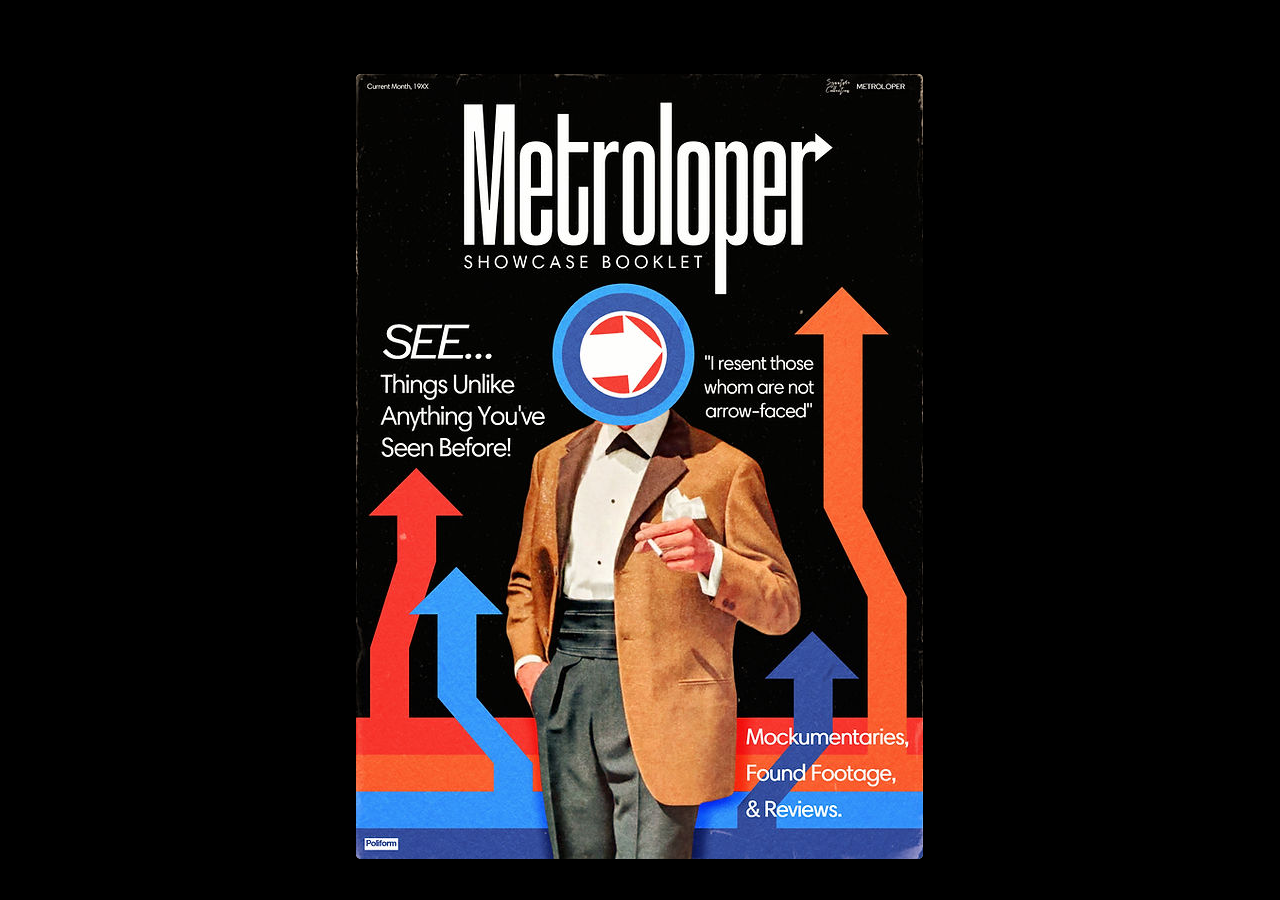
==== commit c5b77b1c: "fixed digital list images not showing up" ====
--- a/index.html
+++ b/index.html
@@ -236,7 +236,7 @@
     <svg data-dom-store="" style="display:none"><defs id="dom-store-defs"></defs></svg>
     
 
-<div id="SITE_CONTAINER"><div id="main_MF" class="main_MF"><div id="SCROLL_TO_TOP" class="Vd6aQZ ignore-focus SCROLL_TO_TOP" role="region" tabindex="-1" aria-label="top of page"><span class="mHZSwn">top of page</span></div><div id="BACKGROUND_GROUP" class="BACKGROUND_GROUP"><div id="pageBackground_tuckg" data-media-height-override-type="" data-media-position-override="false" class="pageBackground_tuckg BmZ5pC"><div id="bgLayers_pageBackground_tuckg" data-hook="bgLayers" data-motion-part="BG_LAYER pageBackground_tuckg" class="MW5IWV"><div data-testid="colorUnderlay" class="LWbAav Kv1aVt"></div><div id="bgMedia_pageBackground_tuckg" data-motion-part="BG_MEDIA pageBackground_tuckg" class="VgO9Yg"><wow-image id="img_pageBackground_tuckg" class="jhxvbR Kv1aVt dLPlxY mNGsUM bgImage" data-image-info="{&quot;containerId&quot;:&quot;pageBackground_tuckg&quot;,&quot;alignType&quot;:&quot;center&quot;,&quot;displayMode&quot;:&quot;fill&quot;,&quot;targetWidth&quot;:1920,&quot;targetHeight&quot;:1920,&quot;isLQIP&quot;:true,&quot;encoding&quot;:&quot;AVIF&quot;,&quot;imageData&quot;:{&quot;width&quot;:2920,&quot;height&quot;:2480,&quot;uri&quot;:&quot;a8e1f3e15ccb41b88df85a10bb90531a.jpg&quot;,&quot;name&quot;:&quot;&quot;,&quot;displayMode&quot;:&quot;fill&quot;}}" data-motion-part="BG_IMG pageBackground_tuckg" data-bg-effect-name="" data-has-ssr-src="true"><img hidden="" src="https://static.wixstatic.com/media/a8e1f3e15ccb41b88df85a10bb90531a.jpg/v1/fill/w_980,h_912,al_c,q_85,usm_0.66_1.00_0.01,enc_avif,quality_auto/a8e1f3e15ccb41b88df85a10bb90531a.jpg" alt="" style="width: 980px; height: 912px; object-fit: cover; object-position: 50% 50%; position: absolute; top: 0px;" width="2920" height="2920" data-ssr-src-done="true" fetchpriority="high"></wow-image></div></div></div></div><div id="site-root" class="site-root"><div id="masterPage" class="mesh-layout masterPage css-editing-scope"><header id="SITE_HEADER" class="AT7o0U SITE_HEADER wixui-header" tabindex="-1"><div class="lvxhkV"></div><div class="cKxVkc"><div class="vlM3HR"></div><div class="VrZrC0"><div data-mesh-id="SITE_HEADERinlineContent" data-testid="inline-content" class=""><div data-mesh-id="SITE_HEADERinlineContent-gridContainer" data-testid="mesh-container-content"></div></div></div></div></header><main id="PAGES_CONTAINER" class="PAGES_CONTAINER" tabindex="-1" data-main-content="true"><div id="SITE_PAGES" class="JsJXaX SITE_PAGES"><div id="tuckg" class="dBAkHi tuckg"><div class="PFkO7r wixui-page" data-testid="page-bg"></div><div class="HT5ybB"><!--$--><div id="Containertuckg" class="Containertuckg SPY_vo"><div data-mesh-id="ContainertuckginlineContent" data-testid="inline-content" class=""><div data-mesh-id="ContainertuckginlineContent-gridContainer" data-testid="mesh-container-content"><!--$--><section id="comp-lslo90bp" tabindex="-1" class="Oqnisf comp-lslo90bp wixui-section" data-block-level-container="ClassicSection"><div id="bgLayers_comp-lslo90bp" data-hook="bgLayers" data-motion-part="BG_LAYER comp-lslo90bp" class="MW5IWV"><div data-testid="colorUnderlay" class="LWbAav Kv1aVt"></div><div id="bgMedia_comp-lslo90bp" data-motion-part="BG_MEDIA comp-lslo90bp" class="VgO9Yg"></div></div><div data-mesh-id="comp-lslo90bpinlineContent" data-testid="inline-content" class=""><div data-mesh-id="comp-lslo90bpinlineContent-gridContainer" data-testid="mesh-container-content"><!--$--><div id="comp-ltbrhq9i" class="LjV9wd comp-ltbrhq9i wixui-image rYiAuL" style="--motion-left: 664.5px; --motion-top: 74px;"><a data-testid="linkElement" href="pages-1-2.html" target="_self" class="Ikn7zx"><img fetchpriority="high" sizes="567px" srcset="https://static.wixstatic.com/media/bf6935_8ba0af3813bf4a6dbaf13fd65ab7641a~mv2.png/v1/fill/w_567,h_785,al_c,q_90,usm_0.66_1.00_0.01,enc_avif,quality_auto/Untitled.png 1x, https://static.wixstatic.com/media/bf6935_8ba0af3813bf4a6dbaf13fd65ab7641a~mv2.png/v1/fill/w_1134,h_1570,al_c,q_90,usm_0.66_1.00_0.01,enc_avif,quality_auto/Untitled.png 2x" id="img_comp-ltbrhq9i" src="./index_files/Untitled.png" alt="Cover.png" style="object-fit:cover" class="BJSaf1 Tj01hh" width="567" height="785"></a></div><!--/$--></div></div></section><!--/$--></div></div></div><!--/$--></div></div></div></main><footer id="SITE_FOOTER" class="AT7o0U SITE_FOOTER wixui-footer" tabindex="-1"><div class="lvxhkV"></div><div class="cKxVkc"><div class="vlM3HR"></div><div class="VrZrC0"><div data-mesh-id="SITE_FOOTERinlineContent" data-testid="inline-content" class=""><div data-mesh-id="SITE_FOOTERinlineContent-gridContainer" data-testid="mesh-container-content"></div></div></div></div></footer></div></div><div id="SCROLL_TO_BOTTOM" class="Vd6aQZ ignore-focus SCROLL_TO_BOTTOM" role="region" tabindex="-1" aria-label="bottom of page"><span class="mHZSwn">bottom of page</span></div></div></div>
+<div id="SITE_CONTAINER"><div id="main_MF" class="main_MF"><div id="SCROLL_TO_TOP" class="Vd6aQZ ignore-focus SCROLL_TO_TOP" role="region" tabindex="-1" aria-label="top of page"><span class="mHZSwn">top of page</span></div><div id="BACKGROUND_GROUP" class="BACKGROUND_GROUP"><div id="pageBackground_tuckg" data-media-height-override-type="" data-media-position-override="false" class="pageBackground_tuckg BmZ5pC"><div id="bgLayers_pageBackground_tuckg" data-hook="bgLayers" data-motion-part="BG_LAYER pageBackground_tuckg" class="MW5IWV"><div data-testid="colorUnderlay" class="LWbAav Kv1aVt"></div><div id="bgMedia_pageBackground_tuckg" data-motion-part="BG_MEDIA pageBackground_tuckg" class="VgO9Yg"><wow-image id="img_pageBackground_tuckg" class="jhxvbR Kv1aVt dLPlxY mNGsUM bgImage" data-image-info="{&quot;containerId&quot;:&quot;pageBackground_tuckg&quot;,&quot;alignType&quot;:&quot;center&quot;,&quot;displayMode&quot;:&quot;fill&quot;,&quot;targetWidth&quot;:1920,&quot;targetHeight&quot;:1920,&quot;isLQIP&quot;:true,&quot;encoding&quot;:&quot;AVIF&quot;,&quot;imageData&quot;:{&quot;width&quot;:2920,&quot;height&quot;:2480,&quot;uri&quot;:&quot;a8e1f3e15ccb41b88df85a10bb90531a.jpg&quot;,&quot;name&quot;:&quot;&quot;,&quot;displayMode&quot;:&quot;fill&quot;}}" data-motion-part="BG_IMG pageBackground_tuckg" data-bg-effect-name="" data-has-ssr-src="true"><img hidden="" src="https://static.wixstatic.com/media/a8e1f3e15ccb41b88df85a10bb90531a.jpg/v1/fill/w_980,h_912,al_c,q_85,usm_0.66_1.00_0.01,enc_avif,quality_auto/a8e1f3e15ccb41b88df85a10bb90531a.jpg" alt="" style="width: 980px; height: 912px; object-fit: cover; object-position: 50% 50%; position: absolute; top: 0px;" width="2920" height="2920" data-ssr-src-done="true" fetchpriority="high"></wow-image></div></div></div></div><div id="site-root" class="site-root"><div id="masterPage" class="mesh-layout masterPage css-editing-scope"><header id="SITE_HEADER" class="AT7o0U SITE_HEADER wixui-header" tabindex="-1"><div class="lvxhkV"></div><div class="cKxVkc"><div class="vlM3HR"></div><div class="VrZrC0"><div data-mesh-id="SITE_HEADERinlineContent" data-testid="inline-content" class=""><div data-mesh-id="SITE_HEADERinlineContent-gridContainer" data-testid="mesh-container-content"></div></div></div></div></header><main id="PAGES_CONTAINER" class="PAGES_CONTAINER" tabindex="-1" data-main-content="true"><div id="SITE_PAGES" class="JsJXaX SITE_PAGES"><div id="tuckg" class="dBAkHi tuckg"><div class="PFkO7r wixui-page" data-testid="page-bg"></div><div class="HT5ybB"><!--$--><div id="Containertuckg" class="Containertuckg SPY_vo"><div data-mesh-id="ContainertuckginlineContent" data-testid="inline-content" class=""><div data-mesh-id="ContainertuckginlineContent-gridContainer" data-testid="mesh-container-content"><!--$--><section id="comp-lslo90bp" tabindex="-1" class="Oqnisf comp-lslo90bp wixui-section" data-block-level-container="ClassicSection"><div id="bgLayers_comp-lslo90bp" data-hook="bgLayers" data-motion-part="BG_LAYER comp-lslo90bp" class="MW5IWV"><div data-testid="colorUnderlay" class="LWbAav Kv1aVt"></div><div id="bgMedia_comp-lslo90bp" data-motion-part="BG_MEDIA comp-lslo90bp" class="VgO9Yg"></div></div><div data-mesh-id="comp-lslo90bpinlineContent" data-testid="inline-content" class=""><div data-mesh-id="comp-lslo90bpinlineContent-gridContainer" data-testid="mesh-container-content"><!--$--><div id="comp-ltbrhq9i" class="LjV9wd comp-ltbrhq9i wixui-image rYiAuL" style="--motion-left: 664.5px; --motion-top: 74px;"><a data-testid="linkElement" href="pages-1-2.html" target="_self" class="Ikn7zx"><img fetchpriority="high" sizes="567px" id="img_comp-ltbrhq9i" src="./index_files/Untitled.png" alt="Cover.png" style="object-fit:cover" class="BJSaf1 Tj01hh" width="567" height="785"><img src="index_files/Untitled.png" width="567" height="785"></a></div><!--/$--></div></div></section><!--/$--></div></div></div><!--/$--></div></div></div></main><footer id="SITE_FOOTER" class="AT7o0U SITE_FOOTER wixui-footer" tabindex="-1"><div class="lvxhkV"></div><div class="cKxVkc"><div class="vlM3HR"></div><div class="VrZrC0"><div data-mesh-id="SITE_FOOTERinlineContent" data-testid="inline-content" class=""><div data-mesh-id="SITE_FOOTERinlineContent-gridContainer" data-testid="mesh-container-content"></div></div></div></div></footer></div></div><div id="SCROLL_TO_BOTTOM" class="Vd6aQZ ignore-focus SCROLL_TO_BOTTOM" role="region" tabindex="-1" aria-label="bottom of page"><span class="mHZSwn">bottom of page</span></div></div></div>
 
 
     <script type="application/json" id="wix-fedops">{"data":{"site":{"metaSiteId":"8923083b-eb36-48de-9806-579566da42b3","userId":"bf6935c6-c924-40cd-b40c-48b6e7128529","siteId":"f4b8dd41-7c75-49b6-b911-c045f7896667","externalBaseUrl":"https:\/\/toyventureplay.wixsite.com\/website-1","siteRevision":53,"siteType":"UGC","dc":"ireland-pub","isResponsive":false,"editorName":"Unknown","sessionId":"6c919255-bb35-4202-b2f8-fd660742b83b","isSEO":false,"appNameForBiEvents":"thunderbolt"},"rollout":{"siteAssetsVersionsRollout":false,"isDACRollout":0,"isTBRollout":true},"fleetConfig":{"fleetName":"thunderbolt-renderer-gradual","type":"Rollout","code":1},"requestUrl":"https:\/\/toyventureplay.wixsite.com\/website-1","isInSEO":false,"platformOnSite":true}}</script>
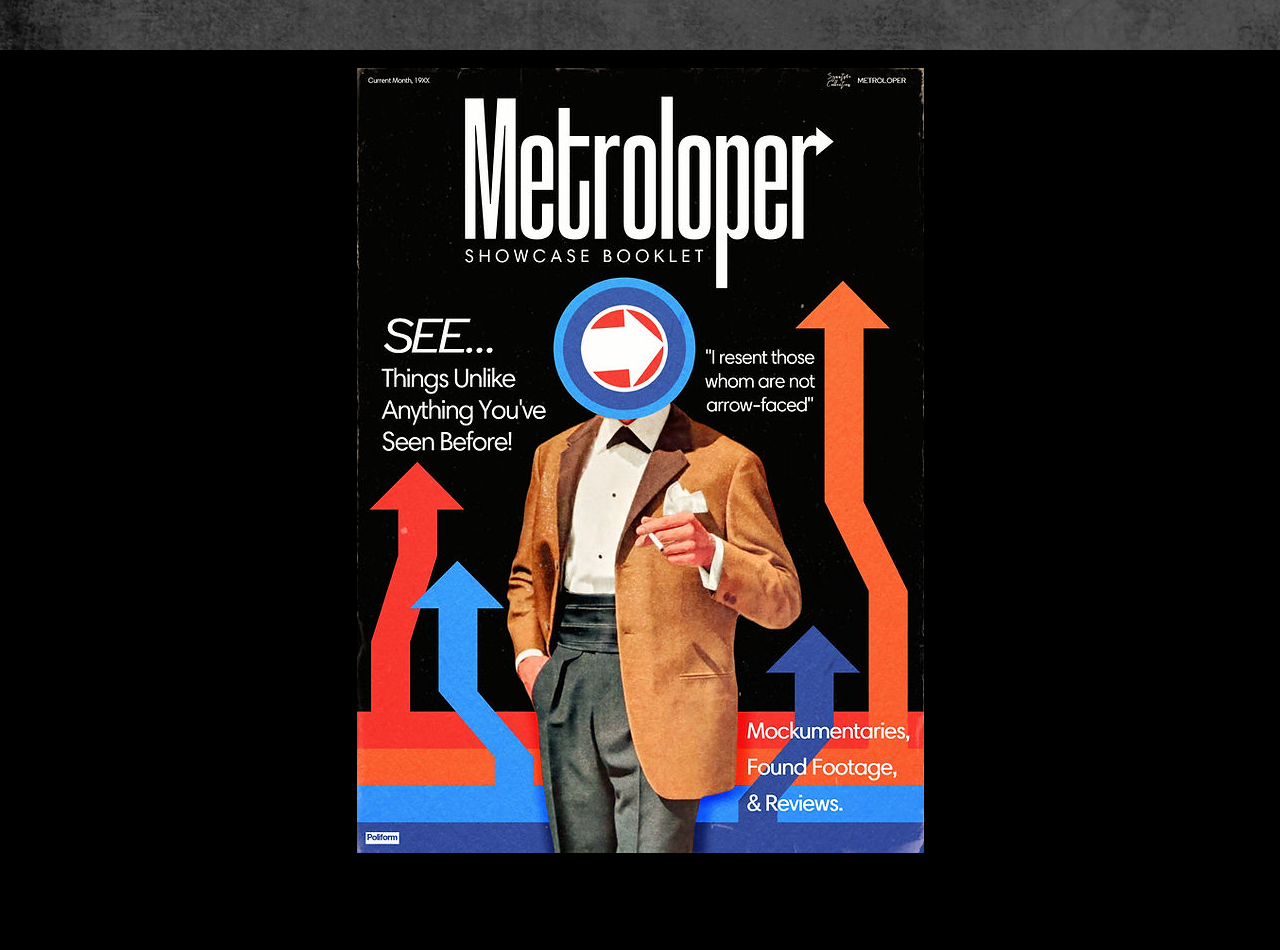
==== commit 888fe40c: "fixed index?" ====
--- a/index.html
+++ b/index.html
@@ -1,445 +1,22 @@
-<!DOCTYPE html>
-<!-- saved from url=(0070)index.html -->
-<html lang="en" style="scroll-padding-top: 0px;"><head><meta http-equiv="Content-Type" content="text/html; charset=UTF-8">
-  
-  
-  <meta name="viewport" content="width=device-width, initial-scale=1" id="wixDesktopViewport">
-  <meta http-equiv="X-UA-Compatible" content="IE=edge">
-  <meta name="generator" content="Wix.com Website Builder">
+<head>
+    <title>Welcome to METROLOPER</title>
 
-  <link rel="icon" sizes="192x192" href="icon.ico" type="image/x-icon">
-  <link rel="shortcut icon" href="icon.ico" type="image/x-icon">
-  <link rel="apple-touch-icon" href="icon.ico" type="image/x-icon">
-
-  <!-- Safari Pinned Tab Icon -->
-  <!-- <link rel="mask-icon" href="https://www.wix.com/favicon.ico"> -->
-
-  <!-- Original trials -->
-  
-
-
-  <!-- Segmenter Polyfill -->
-  <script src="./index_files/bundle.tracing.es5.min.js.download" crossorigin="anonymous"></script><script src="./index_files/bundle.tracing.es5.min(1).js.download" crossorigin="anonymous"></script><script src="./index_files/bundle.tracing.es5(1).min.download" crossorigin="anonymous"></script><script>
-    if (!window.Intl || !window.Intl.Segmenter) {
-      (function() {
-        var script = document.createElement('script');
-        script.src = 'https://static.parastorage.com/unpkg/@formatjs/intl-segmenter@11.7.10/polyfill.iife.js';
-        document.head.appendChild(script);
-      })();
-    }
-  </script>
-
-  <!-- Legacy Polyfills -->
-  <script nomodule="" src="./index_files/minified.js.download"></script>
-  <script nomodule="" src="./index_files/focus-within-polyfill.js.download"></script>
-
-  <!-- Performance API Polyfills -->
-  <script>
-  (function () {
-    var noop = function noop() {};
-    if ("performance" in window === false) {
-      window.performance = {};
-    }
-    window.performance.mark = performance.mark || noop;
-    window.performance.measure = performance.measure || noop;
-    if ("now" in window.performance === false) {
-      var nowOffset = Date.now();
-      if (performance.timing && performance.timing.navigationStart) {
-        nowOffset = performance.timing.navigationStart;
-      }
-      window.performance.now = function now() {
-        return Date.now() - nowOffset;
-      };
-    }
-  })();
-  </script>
-
-  <!-- Globals Definitions -->
-  <script>
-    (function () {
-      var now = Date.now()
-      window.initialTimestamps = {
-        initialTimestamp: now,
-        initialRequestTimestamp: Math.round(performance.timeOrigin ? performance.timeOrigin : now - performance.now())
-      }
-
-      window.thunderboltTag = "QA_READY"
-      window.thunderboltVersion = "1.16434.0"
-    })();
-  </script>
-
-  <!-- Essential Viewer Model -->
-  <script type="application/json" id="wix-essential-viewer-model">{"fleetConfig":{"fleetName":"thunderbolt-renderer-gradual","type":"Rollout","code":1},"mode":{"qa":false,"enableTestApi":false,"debug":false,"ssrIndicator":false,"ssrOnly":false,"siteAssetsFallback":"enable","versionIndicator":false},"componentsLibrariesTopology":[{"artifactId":"editor-elements","namespace":"wixui","url":"https:\/\/static.parastorage.com\/services\/editor-elements\/1.14499.0"},{"artifactId":"editor-elements","namespace":"dsgnsys","url":"https:\/\/static.parastorage.com\/services\/editor-elements\/1.14499.0"}],"siteFeaturesConfigs":{"sessionManager":{"isRunningInDifferentSiteContext":false}},"language":{"userLanguage":"en"},"siteAssets":{"clientTopology":{"mediaRootUrl":"https:\/\/static.wixstatic.com","staticMediaUrl":"https:\/\/static.wixstatic.com\/media","moduleRepoUrl":"https:\/\/static.parastorage.com\/unpkg","fileRepoUrl":"https:\/\/static.parastorage.com\/services","viewerAppsUrl":"https:\/\/viewer-apps.parastorage.com","viewerAssetsUrl":"https:\/\/viewer-assets.parastorage.com","siteAssetsUrl":"https:\/\/siteassets.parastorage.com","pageJsonServerUrls":["https:\/\/pages.parastorage.com","https:\/\/staticorigin.wixstatic.com","https:\/\/fallback.wix.com\/wix-html-editor-pages-webapp\/page"],"pathOfTBModulesInFileRepoForFallback":"wix-thunderbolt\/dist\/"}},"siteFeatures":["appMonitoring","assetsLoader","businessLogger","captcha","clickHandlerRegistrar","commonConfig","componentsLoader","componentsRegistry","consentPolicy","contentReflow","cyclicTabbing","domStore","environmentWixCodeSdk","environment","locationWixCodeSdk","mpaNavigation","navigationManager","navigationPhases","ooi","pages","panorama","renderer","reporter","router","scrollRestoration","seoWixCodeSdk","seo","sessionManager","siteMembersWixCodeSdk","siteMembers","siteScrollBlocker","siteWixCodeSdk","speculationRules","ssrCache","stores","structureApi","thunderboltInitializer","tpaCommons","translations","usedPlatformApis","warmupData","windowMessageRegistrar","windowWixCodeSdk","wixCustomElementComponent","wixEmbedsApi","componentsReact","platform"],"site":{"externalBaseUrl":"https:\/\/toyventureplay.wixsite.com\/website-1","isSEO":false},"media":{"staticMediaUrl":"https:\/\/static.wixstatic.com\/media","mediaRootUrl":"https:\/\/static.wixstatic.com\/","staticVideoUrl":"https:\/\/video.wixstatic.com\/"},"requestUrl":"https:\/\/toyventureplay.wixsite.com\/website-1","rollout":{"siteAssetsVersionsRollout":false,"isDACRollout":0,"isTBRollout":true},"commonConfig":{"brand":"wix","host":"VIEWER","bsi":"","consentPolicy":{},"consentPolicyHeader":{},"siteRevision":"53","renderingFlow":"NONE","language":"en","locale":"es-cr"},"interactionSampleRatio":0.01,"dynamicModelUrl":"https:\/\/toyventureplay.wixsite.com\/website-1\/_api\/v2\/dynamicmodel","accessTokensUrl":"https:\/\/toyventureplay.wixsite.com\/website-1\/_api\/v1\/access-tokens","isExcludedFromSecurityExperiments":false,"experiments":{"specs.thunderbolt.hardenFetchAndXHR":true}}</script>
-  <script>window.viewerModel = JSON.parse(document.getElementById('wix-essential-viewer-model').textContent)</script>
-
-  <script>
-    window.commonConfig = viewerModel.commonConfig
-  </script>
-
-  
-  <!-- BEGIN handleAccessTokens bundle -->
-
-  <script data-url="https://static.parastorage.com/services/wix-thunderbolt/dist/handleAccessTokens.inline.9b374162.bundle.min.js">(()=>{"use strict";const e=e=>"string"==typeof e?decodeURIComponent(e).toLowerCase().trimStart():e,o="client-session-bind",t=new Set([o,"client-binding","svSession","smSession","server-session-bind","wixSession2"].map(e=>e.toLowerCase())),i=Object.getOwnPropertyDescriptor(Document.prototype,"cookie"),n=(e="")=>`${o}=; ${e} max-age=0; path=/; expires=Thu, 01 Jan 1970 00:00:01 GMT`,r=o=>{const i="string"==typeof o?o.split("=")[0].trim():o.name,n=e(i).toLowerCase();return t.has(n)},s=e=>{let o;return o="string"==typeof e?e.split(";").map(e=>e.trim()):e,o.filter(e=>!r(e))},l="tbReady",a="security_overrideGlobals",{experiments:c,siteFeaturesConfigs:d,accessTokensUrl:g}=window.viewerModel,b=g,u={},m=(()=>{const e=document.cookie.split(";").map(e=>e.trim()).filter(e=>e?.startsWith(o))[0]?.split("=")[1];return(()=>{const e=`domain=${location.hostname};`,o=n(),t=n(e);i.set.call(document,o),i.set.call(document,t)})(),e})();m&&(u["client-binding"]=m);let h=fetch;addEventListener(l,function e(o){const{logger:t}=o.detail;try{window.tb.init({fetch:h,fetchHeaders:u})}catch(e){const o=new Error("TB003");t.meter(`${a}_${o.message}`,{paramsOverrides:{errorType:a,eventString:o.message}}),window?.viewerModel?.mode.debug&&console.error(e)}finally{removeEventListener(l,e),h=fetch}}),c["specs.thunderbolt.hardenFetchAndXHR"]||(window.fetchDynamicModel=()=>d.sessionManager.isRunningInDifferentSiteContext?Promise.resolve({}):fetch(b,{credentials:"same-origin",headers:u}).then(function(e){if(!e.ok)throw new Error(`[${e.status}]${e.statusText}`);return e.json()}),window.dynamicModelPromise=window.fetchDynamicModel()),Object.defineProperty(document,"cookie",{get(){const e=i.get.call(document);return s(e).join("; ")},set(o){const n=e(o.split(";")[0]);[...t].every(e=>!n?.startsWith(e.toLowerCase()))&&i.set.call(document,o)},enumerable:!0,configurable:!1}),(()=>{if(!globalThis.cookieStore)return;const e=globalThis.cookieStore.get.bind(globalThis.cookieStore),o=globalThis.cookieStore.getAll.bind(globalThis.cookieStore),i=globalThis.cookieStore.set.bind(globalThis.cookieStore),n=globalThis.cookieStore.delete.bind(globalThis.cookieStore);Object.defineProperty(globalThis.CookieStore.prototype,"get",{value:async o=>t.has(o.toLowerCase())?null:e.call(void 0,o),enumerable:!0,configurable:!1}),Object.defineProperty(globalThis.CookieStore.prototype,"getAll",{value:async()=>{const e=await o.call(void 0);return s(e)},enumerable:!0,configurable:!1}),Object.defineProperty(globalThis.CookieStore.prototype,"set",{value:async(...e)=>{const o=1===e.length?e[0].name:e[0];if(!r(o))return i.call(void 0,...e)},enumerable:!0,configurable:!1}),Object.defineProperty(globalThis.CookieStore.prototype,"delete",{value:async(...e)=>{const o=1===e.length?e[0].name:e[0];if(!r(o))return n.call(void 0,...e)},enumerable:!0,configurable:!1})})()})();
-//# sourceMappingURL=https://static.parastorage.com/services/wix-thunderbolt/dist/handleAccessTokens.inline.9b374162.bundle.min.js.map</script>
-
-<!-- END handleAccessTokens bundle -->
-
-<!-- BEGIN overrideGlobals bundle -->
-
-<script data-url="https://static.parastorage.com/services/wix-thunderbolt/dist/overrideGlobals.inline.44dd5dad.bundle.min.js">(()=>{"use strict";const{ownKeys:e}=Reflect,t=["toString","toLocaleString","valueOf"],r=(r,o)=>{const n=o[r];if(!n)return;let i=!1;try{const e=Object.getOwnPropertyDescriptor(o,r);e&&(i=e.enumerable||!1)}catch(e){console.warn(`Failed to get property descriptor for key "${r}":`,e)}globalThis.defineStrictProperty(r,n,o,i);const c=n?.prototype;if(c){const e=Object.getOwnPropertyDescriptors(c);Object.keys(e).forEach(r=>{const o=e[r];o&&((e,r,o)=>{if("constructor"!==r&&"value"in o&&o.configurable&&!t.includes(String(r))){const{value:t,enumerable:n,get:i,set:c}=o,a={enumerable:n,configurable:!1,...t?{value:t,writable:!1}:{get:i,set:c}};Object.defineProperty(e,r,a)}})(c,r,o)})}e(n).forEach(e=>{const t=Object.getOwnPropertyDescriptor(n,e);t&&(t.writable||t.configurable)&&globalThis.defineStrictProperty(e.toString(),n[e],n,t.enumerable)})},o=(e,t,r,o)=>{(e=>e?.set&&e?.get&&"function"==typeof e.set&&"function"==typeof e.get&&!e.get.toString().includes("[native code]")&&!e.set.toString().includes("[native code]"))(t)?Object.defineProperty(r||globalThis,e,{get:t.get,set:t.set,configurable:!1,enumerable:o||!1}):Object.defineProperty(r||globalThis,e,{value:t,writable:!1,configurable:!1,enumerable:o||!1})},n=()=>{const e=globalThis.open,t=document.open,r=(t,r,o)=>{const n="string"!=typeof t,i=e.call(window,t,r,o);return n||((c=t).startsWith("//")&&/(?:[a-z0-9](?:[a-z0-9-]{0,61}[a-z0-9])?\.)+[a-z0-9][a-z0-9-]{0,61}[a-z0-9]/g.test(`${location.protocol}:${c}`)&&(c=`${location.protocol}${c}`),!c.startsWith("http")||new URL(c).hostname===location.hostname)?{}:i;var c};defineStrictProperty("open",r,globalThis,!0),defineStrictProperty("open",(e,o,n)=>e?r(e,o,n):t.call(document,e,o,n),document,!0)};function i(e){let{context:t,property:r,value:o,enumerable:n=!0}=e,i=e.get,a=e.set;if(!r||void 0===o&&!i&&!a)return new Error("property and value are required");let s=t||globalThis,l=s?.[r],u={};if(void 0!==o)u.value=o;else{if(i){let e=c(i);e&&(u.get=e)}if(a){let e=c(a);e&&(u.set=e)}}let p={...u,enumerable:n||!1,configurable:!1};void 0!==o&&(p.writable=!1);try{Object.defineProperty(s,r,p)}catch(e){return e instanceof TypeError?l:e}return l}function c(e,t){return"function"==typeof e?e:!0===e?.async&&"function"==typeof e.func?t?async function(t){return e.func(t)}:async function(){return e.func()}:"function"==typeof e?.func?e.func:void 0}try{i({property:"strictDefine",value:i})}catch{}try{i({property:"defineStrictObject",value:s})}catch{}try{i({property:"defineStrictMethod",value:l})}catch{}var a=["toString","toLocaleString","valueOf","constructor","prototype"];function s(e){let{context:t,property:r,propertiesToExclude:o=[],skipPrototype:n=!1,hardenPrototypePropertiesToExclude:c=[]}=e;if(!r)return new Error("property is required");let l=(t||globalThis)[r],p={},d=u(t,r);l&&("object"==typeof l||"function"==typeof l)&&Reflect.ownKeys(l).forEach(e=>{if(!o.includes(e)&&!a.includes(e)){let t=u(l,e);if(t&&(t.writable||t.configurable)){let{value:r,get:o,set:n,enumerable:c=!1}=t,a={};void 0!==r?a.value=r:o?a.get=o:n&&(a.set=n);try{let t=i({context:l,property:e,...a,enumerable:c});p[e]=t}catch(r){if(!(r instanceof TypeError))throw r;try{p[e]=t.value||t.get||t.set}catch{}}}}});let f={originalObject:l,originalProperties:p};if(!n&&void 0!==l?.prototype){let e=s({context:l,property:"prototype",propertiesToExclude:c,skipPrototype:!0});e instanceof Error||(f.originalPrototype=e?.originalObject,f.originalPrototypeProperties=e?.originalProperties)}return i({context:t,property:r,value:l,enumerable:d?.enumerable}),f}function l(e,t){let r=(t||globalThis)[e],o=u(t||globalThis,e);return r&&o&&(o.writable||o.configurable)?(Object.freeze(r),i({context:globalThis,property:e,value:r})):r}function u(e,t){if(e&&t)try{return Reflect.getOwnPropertyDescriptor(e,t)}catch{return}}function p(e){if("string"!=typeof e)return e;try{return decodeURIComponent(e).toLowerCase().trim()}catch{return e.toLowerCase().trim()}}var d=["TextEncoder","TextDecoder","XMLHttpRequestEventTarget","EventTarget","URL","JSON","Reflect","Object","Array","Map","Set","WeakMap","WeakSet","Promise","Symbol","Error"],f=["addEventListener","removeEventListener","dispatchEvent","encodeURI","encodeURIComponent","decodeURI","decodeURIComponent"];const y=function(){let e=document.createElement,t=Element.prototype.setAttribute,r=Element.prototype.setAttributeNS;return i({property:"createElement",context:document,value:function(o,n){let c=e.call(document,o,n);if("iframe"===p(o)){i({property:"srcdoc",context:c,get:()=>"",set:()=>{console.warn("`srcdoc` is not allowed in iframe elements.")}});let e=function(e,r){"srcdoc"!==e.toLowerCase()?t.call(c,e,r):console.warn("`srcdoc` attribute is not allowed to be set.")},o=function(e,t,o){"srcdoc"!==t.toLowerCase()?r.call(c,e,t,o):console.warn("`srcdoc` attribute is not allowed to be set.")};c.setAttribute=e,c.setAttributeNS=o}return c},enumerable:!0}),{createElement:e,setAttribute:t,setAttributeNS:r}},g="client-binding",b="security_overrideGlobals",m=["/_api/v1/access-tokens","/_api/v2/dynamicmodel","/_api/one-app-session-web/v3/businesses"],h=e=>(e instanceof Headers?e.forEach((t,r)=>{decodeURIComponent(r).toLowerCase()===g&&e.delete(r)}):Object.keys(e).forEach(t=>{decodeURIComponent(t).toLowerCase()===g&&delete e[t]}),e),w=e=>{let t=!0;const r=(e=>{let t,r;if(globalThis.Request&&e instanceof Request)t=e.url;else{if("function"!=typeof e?.toString)throw new Error("Unsupported type for url");t=e.toString()}try{return new URL(t).pathname}catch(e){return r=t.replace(/#.+/gi,"").split("?").shift(),r.startsWith("/")?r:`/${r}`}})(e),o="string"==typeof(n=r)?decodeURIComponent(n).toLowerCase().trimStart():n;var n;return m.some(e=>o.includes(e))&&(t=!1),t},v=(e=globalThis)=>{const t=fetch;e.defineStrictProperty("fetch",function(){const r=(o=arguments,globalThis.Request&&o[0]instanceof Request&&o[0]?.headers?h(o[0].headers):o[1]?.headers&&h(o[1].headers),o);var o;return w(arguments[0])?t.apply(e,Array.from(r)):new Promise((e,t)=>{const r=new Error("TB002");window.fedops?.interactionStarted(r,b),t(r)})})};performance.mark("overrideGlobals started");const{isExcludedFromSecurityExperiments:E,experiments:S}=window.viewerModel,T=!E&&S["specs.thunderbolt.securityExperiments"];try{((e=globalThis)=>{Object.defineProperty(e,"defineStrictProperty",{value:o,writable:!1,enumerable:!1,configurable:!1})})(),n(),T&&y(),S["specs.thunderbolt.hardenFetchAndXHR"]&&T&&(v(),((e=globalThis)=>{const t=XMLHttpRequest;function r(){const e=new t,r=e.open,o=e.setRequestHeader;return e.open=function(){if(arguments.length<2||w(arguments[1]))return r.apply(e,Array.from(arguments));{const e=new Error("TB002");throw window.fedops?.interactionStarted(e,b),e}},e.setRequestHeader=function(t,r){decodeURIComponent(t).toLowerCase()!==g&&o.call(e,t,r)},e}Object.keys(t).forEach(e=>{r[e]=t[e]}),e.defineStrictProperty("XMLHttpRequest",r)})()),(()=>{if(navigator&&"serviceWorker"in navigator)navigator.serviceWorker.register=()=>console.log("Service worker registration is not allowed"),Promise.resolve()})(),(e=>{let t=[],o=[];o=o.concat(["TextEncoder","TextDecoder"]),e&&(o=o.concat(["XMLHttpRequestEventTarget","EventTarget"])),o=o.concat(["URL","JSON"]),e&&(t=t.concat(["addEventListener","removeEventListener"])),t=t.concat(["encodeURI","encodeURIComponent","decodeURI","decodeURIComponent"]),o=o.concat(["String","Number"]),e&&o.push("Object"),o=o.concat(["Reflect"]),t.forEach(e=>{Object.freeze(globalThis[e]),["addEventListener","removeEventListener"].includes(e)&&globalThis.defineStrictProperty(e,document[e],document,!0),globalThis.defineStrictProperty(e,globalThis[e],globalThis,!0)}),o.forEach(e=>{r(e,globalThis)})})(T),T&&(defineStrictProperty("preventStringArgument",(e,t,r)=>{const o=r||globalThis,n=o[e];defineStrictProperty(e,function(){const r=Array.from(arguments);if("string"!=typeof r[t])return n.apply(o,r);console.warn(`Calling ${e} with a String Argument at index ${t} is not allowed`)},o)}),preventStringArgument("setTimeout",0),preventStringArgument("setInterval",0))}catch(e){window?.viewerModel?.mode.debug&&console.error(e);const t=new Error("TB006");window.fedops?.reportError(t,"security_overrideGlobals"),window.Sentry?window.Sentry.captureException(t):globalThis.defineStrictProperty("sentryBuffer",[t],window,!1)}performance.mark("overrideGlobals ended")})();
-//# sourceMappingURL=https://static.parastorage.com/services/wix-thunderbolt/dist/overrideGlobals.inline.44dd5dad.bundle.min.js.map</script>
-
-<!-- END overrideGlobals bundle -->
-
-
-  
-  <script>
-    window.commonConfig = viewerModel.commonConfig
-
-	
-  </script>
-
-  <!-- Initial CSS -->
-  <style data-url="https://static.parastorage.com/services/wix-thunderbolt/dist/main.c00ad876.min.css">@keyframes slide-horizontal-new{0%{transform:translateX(100%)}}@keyframes slide-horizontal-old{80%{opacity:1}to{opacity:0;transform:translateX(-100%)}}@keyframes slide-vertical-new{0%{transform:translateY(-100%)}}@keyframes slide-vertical-old{80%{opacity:1}to{opacity:0;transform:translateY(100%)}}@keyframes out-in-new{0%{opacity:0}}@keyframes out-in-old{to{opacity:0}}:root:active-view-transition{view-transition-name:none}::view-transition{pointer-events:none}:root:active-view-transition::view-transition-new(page-group),:root:active-view-transition::view-transition-old(page-group){animation-duration:.6s;cursor:wait;pointer-events:all}:root:active-view-transition-type(SlideHorizontal)::view-transition-old(page-group){animation:slide-horizontal-old .6s cubic-bezier(.83,0,.17,1) forwards;mix-blend-mode:normal}:root:active-view-transition-type(SlideHorizontal)::view-transition-new(page-group){animation:slide-horizontal-new .6s cubic-bezier(.83,0,.17,1) backwards;mix-blend-mode:normal}:root:active-view-transition-type(SlideVertical)::view-transition-old(page-group){animation:slide-vertical-old .6s cubic-bezier(.83,0,.17,1) forwards;mix-blend-mode:normal}:root:active-view-transition-type(SlideVertical)::view-transition-new(page-group){animation:slide-vertical-new .6s cubic-bezier(.83,0,.17,1) backwards;mix-blend-mode:normal}:root:active-view-transition-type(OutIn)::view-transition-old(page-group){animation:out-in-old .35s cubic-bezier(.64,0,.78,0) forwards}:root:active-view-transition-type(OutIn)::view-transition-new(page-group){animation:out-in-new .35s cubic-bezier(.22,1,.36,1) .35s backwards}@media(prefers-reduced-motion:reduce){::view-transition-group(*),::view-transition-new(*),::view-transition-old(*){animation:none!important}}body,html{background:transparent;border:0;margin:0;outline:0;padding:0;vertical-align:baseline}body{--scrollbar-width:0px;font-family:Arial,Helvetica,sans-serif;font-size:10px}body,html{height:100%}body{overflow-x:auto;overflow-y:scroll}body:not(.responsive) #site-root{min-width:var(--site-width);width:100%}body:not([data-js-loaded]) [data-hide-prejs]{visibility:hidden}wix-interact-element{display:contents}#SITE_CONTAINER{position:relative}:root{--one-unit:1vw;--section-max-width:9999px;--spx-stopper-max:9999px;--spx-stopper-min:0px;--browser-zoom:1}@supports(-webkit-appearance:none) and (stroke-color:transparent){:root{--safari-sticky-fix:opacity;--experimental-safari-sticky-fix:translateZ(0)}}@supports(container-type:inline-size){:root{--one-unit:1cqw}}[id^=oldHoverBox-]{mix-blend-mode:plus-lighter;transition:opacity .5s ease,visibility .5s ease}[data-mesh-id$=inlineContent-gridContainer]:has(>[id^=oldHoverBox-]){isolation:isolate}</style>
-<style data-url="https://static.parastorage.com/services/wix-thunderbolt/dist/main.renderer.515f332d.min.css">a,abbr,acronym,address,applet,b,big,blockquote,button,caption,center,cite,code,dd,del,dfn,div,dl,dt,em,fieldset,font,footer,form,h1,h2,h3,h4,h5,h6,header,i,iframe,img,ins,kbd,label,legend,li,nav,object,ol,p,pre,q,s,samp,section,small,span,strike,strong,sub,sup,table,tbody,td,tfoot,th,thead,title,tr,tt,u,ul,var{background:transparent;border:0;margin:0;outline:0;padding:0;vertical-align:baseline}input,select,textarea{box-sizing:border-box;font-family:Helvetica,Arial,sans-serif}ol,ul{list-style:none}blockquote,q{quotes:none}ins{text-decoration:none}del{text-decoration:line-through}table{border-collapse:collapse;border-spacing:0}a{cursor:pointer;text-decoration:none}.testStyles{overflow-y:hidden}.reset-button{-webkit-appearance:none;background:none;border:0;color:inherit;font:inherit;line-height:normal;outline:0;overflow:visible;padding:0;-webkit-user-select:none;-moz-user-select:none;-ms-user-select:none}:focus{outline:none}body.device-mobile-optimized:not(.disable-site-overflow){overflow-x:hidden;overflow-y:scroll}body.device-mobile-optimized:not(.responsive) #SITE_CONTAINER{margin-left:auto;margin-right:auto;overflow-x:visible;position:relative;width:320px}body.device-mobile-optimized:not(.responsive):not(.blockSiteScrolling) #SITE_CONTAINER{margin-top:0}body.device-mobile-optimized>*{max-width:100%!important}body.device-mobile-optimized #site-root{overflow-x:hidden;overflow-y:hidden}@supports(overflow:clip){body.device-mobile-optimized #site-root{overflow-x:clip;overflow-y:clip}}body.device-mobile-non-optimized #SITE_CONTAINER #site-root{overflow-x:clip;overflow-y:clip}body.device-mobile-non-optimized.fullScreenMode{background-color:#5f6360}body.device-mobile-non-optimized.fullScreenMode #MOBILE_ACTIONS_MENU,body.device-mobile-non-optimized.fullScreenMode #SITE_BACKGROUND,body.device-mobile-non-optimized.fullScreenMode #site-root,body.fullScreenMode #WIX_ADS{visibility:hidden}body.fullScreenMode{overflow-x:hidden!important;overflow-y:hidden!important}body.fullScreenMode.device-mobile-optimized #TINY_MENU{opacity:0;pointer-events:none}body.fullScreenMode-scrollable.device-mobile-optimized{overflow-x:hidden!important;overflow-y:auto!important}body.fullScreenMode-scrollable.device-mobile-optimized #masterPage,body.fullScreenMode-scrollable.device-mobile-optimized #site-root{overflow-x:hidden!important;overflow-y:hidden!important}body.fullScreenMode-scrollable.device-mobile-optimized #SITE_BACKGROUND,body.fullScreenMode-scrollable.device-mobile-optimized #masterPage{height:auto!important}body.fullScreenMode-scrollable.device-mobile-optimized #masterPage.mesh-layout{height:0!important}body.blockSiteScrolling,body.siteScrollingBlocked{position:fixed;width:100%}body.blockSiteScrolling #SITE_CONTAINER{margin-top:calc(var(--blocked-site-scroll-margin-top)*-1)}body.blockSiteScrolling:not(.responsive):not(.disable-site-scroll-block-margin) #WIX_ADS{margin-top:var(--blocked-site-scroll-margin-top)}#site-root{margin:0 auto;min-height:100%;position:relative;top:var(--wix-ads-height)}#site-root img:not([src]){visibility:hidden}#site-root svg img:not([src]){visibility:visible}.auto-generated-link{color:inherit}#SCROLL_TO_BOTTOM,#SCROLL_TO_TOP{height:0}.has-click-trigger{cursor:pointer}.fullScreenOverlay{bottom:0;display:flex;justify-content:center;left:0;overflow-y:hidden;position:fixed;right:0;top:-60px;z-index:1005}.fullScreenOverlay>.fullScreenOverlayContent{bottom:0;left:0;margin:0 auto;overflow:hidden;position:absolute;right:0;top:60px;transform:translateZ(0)}[data-mesh-id$=centeredContent],[data-mesh-id$=form],[data-mesh-id$=inlineContent]{pointer-events:none;position:relative}[data-mesh-id$=-gridWrapper],[data-mesh-id$=-rotated-wrapper]{pointer-events:none}[data-mesh-id$=-gridContainer]>*,[data-mesh-id$=-rotated-wrapper]>*,[data-mesh-id$=inlineContent]>:not([data-mesh-id$=-gridContainer]){pointer-events:auto}.device-mobile-optimized #masterPage.mesh-layout #SOSP_CONTAINER_CUSTOM_ID{grid-area:2/1/3/2;-ms-grid-row:2;position:relative}#masterPage.mesh-layout{-ms-grid-rows:max-content max-content min-content max-content;-ms-grid-columns:100%;align-items:start;display:-ms-grid;display:grid;grid-template-columns:100%;grid-template-rows:max-content max-content min-content max-content;justify-content:stretch}#masterPage.mesh-layout #PAGES_CONTAINER,#masterPage.mesh-layout #SITE_FOOTER-placeholder,#masterPage.mesh-layout #SITE_FOOTER_WRAPPER,#masterPage.mesh-layout #SITE_HEADER-placeholder,#masterPage.mesh-layout #SITE_HEADER_WRAPPER,#masterPage.mesh-layout #SOSP_CONTAINER_CUSTOM_ID[data-state~=mobileView],#masterPage.mesh-layout #soapAfterPagesContainer,#masterPage.mesh-layout #soapBeforePagesContainer{-ms-grid-row-align:start;-ms-grid-column-align:start;-ms-grid-column:1}#masterPage.mesh-layout #SITE_HEADER-placeholder,#masterPage.mesh-layout #SITE_HEADER_WRAPPER{grid-area:1/1/2/2;-ms-grid-row:1}#masterPage.mesh-layout #PAGES_CONTAINER,#masterPage.mesh-layout #soapAfterPagesContainer,#masterPage.mesh-layout #soapBeforePagesContainer{grid-area:3/1/4/2;-ms-grid-row:3}#masterPage.mesh-layout #soapAfterPagesContainer,#masterPage.mesh-layout #soapBeforePagesContainer{width:100%}#masterPage.mesh-layout #PAGES_CONTAINER{align-self:stretch}#masterPage.mesh-layout main#PAGES_CONTAINER{display:block}#masterPage.mesh-layout #SITE_FOOTER-placeholder,#masterPage.mesh-layout #SITE_FOOTER_WRAPPER{grid-area:4/1/5/2;-ms-grid-row:4}#masterPage.mesh-layout #SITE_PAGES,#masterPage.mesh-layout [data-mesh-id=PAGES_CONTAINERcenteredContent],#masterPage.mesh-layout [data-mesh-id=PAGES_CONTAINERinlineContent]{height:100%}#masterPage.mesh-layout.desktop>*{width:100%}#masterPage.mesh-layout #PAGES_CONTAINER,#masterPage.mesh-layout #SITE_FOOTER,#masterPage.mesh-layout #SITE_FOOTER_WRAPPER,#masterPage.mesh-layout #SITE_HEADER,#masterPage.mesh-layout #SITE_HEADER_WRAPPER,#masterPage.mesh-layout #SITE_PAGES,#masterPage.mesh-layout #masterPageinlineContent{position:relative}#masterPage.mesh-layout #SITE_HEADER{grid-area:1/1/2/2}#masterPage.mesh-layout #SITE_FOOTER{grid-area:4/1/5/2}#masterPage.mesh-layout.overflow-x-clip #SITE_FOOTER,#masterPage.mesh-layout.overflow-x-clip #SITE_HEADER{overflow-x:clip}[data-z-counter]{z-index:0}[data-z-counter="0"]{z-index:auto}.wixSiteProperties{-webkit-font-smoothing:antialiased;-moz-osx-font-smoothing:grayscale}:root{--wst-button-color-fill-primary:rgb(var(--color_48));--wst-button-color-border-primary:rgb(var(--color_49));--wst-button-color-text-primary:rgb(var(--color_50));--wst-button-color-fill-primary-hover:rgb(var(--color_51));--wst-button-color-border-primary-hover:rgb(var(--color_52));--wst-button-color-text-primary-hover:rgb(var(--color_53));--wst-button-color-fill-primary-disabled:rgb(var(--color_54));--wst-button-color-border-primary-disabled:rgb(var(--color_55));--wst-button-color-text-primary-disabled:rgb(var(--color_56));--wst-button-color-fill-secondary:rgb(var(--color_57));--wst-button-color-border-secondary:rgb(var(--color_58));--wst-button-color-text-secondary:rgb(var(--color_59));--wst-button-color-fill-secondary-hover:rgb(var(--color_60));--wst-button-color-border-secondary-hover:rgb(var(--color_61));--wst-button-color-text-secondary-hover:rgb(var(--color_62));--wst-button-color-fill-secondary-disabled:rgb(var(--color_63));--wst-button-color-border-secondary-disabled:rgb(var(--color_64));--wst-button-color-text-secondary-disabled:rgb(var(--color_65));--wst-color-fill-base-1:rgb(var(--color_36));--wst-color-fill-base-2:rgb(var(--color_37));--wst-color-fill-base-shade-1:rgb(var(--color_38));--wst-color-fill-base-shade-2:rgb(var(--color_39));--wst-color-fill-base-shade-3:rgb(var(--color_40));--wst-color-fill-accent-1:rgb(var(--color_41));--wst-color-fill-accent-2:rgb(var(--color_42));--wst-color-fill-accent-3:rgb(var(--color_43));--wst-color-fill-accent-4:rgb(var(--color_44));--wst-color-fill-background-primary:rgb(var(--color_11));--wst-color-fill-background-secondary:rgb(var(--color_12));--wst-color-text-primary:rgb(var(--color_15));--wst-color-text-secondary:rgb(var(--color_14));--wst-color-action:rgb(var(--color_18));--wst-color-disabled:rgb(var(--color_39));--wst-color-title:rgb(var(--color_45));--wst-color-subtitle:rgb(var(--color_46));--wst-color-line:rgb(var(--color_47));--wst-font-style-h2:var(--font_2);--wst-font-style-h3:var(--font_3);--wst-font-style-h4:var(--font_4);--wst-font-style-h5:var(--font_5);--wst-font-style-h6:var(--font_6);--wst-font-style-body-large:var(--font_7);--wst-font-style-body-medium:var(--font_8);--wst-font-style-body-small:var(--font_9);--wst-font-style-body-x-small:var(--font_10);--wst-color-custom-1:rgb(var(--color_13));--wst-color-custom-2:rgb(var(--color_16));--wst-color-custom-3:rgb(var(--color_17));--wst-color-custom-4:rgb(var(--color_19));--wst-color-custom-5:rgb(var(--color_20));--wst-color-custom-6:rgb(var(--color_21));--wst-color-custom-7:rgb(var(--color_22));--wst-color-custom-8:rgb(var(--color_23));--wst-color-custom-9:rgb(var(--color_24));--wst-color-custom-10:rgb(var(--color_25));--wst-color-custom-11:rgb(var(--color_26));--wst-color-custom-12:rgb(var(--color_27));--wst-color-custom-13:rgb(var(--color_28));--wst-color-custom-14:rgb(var(--color_29));--wst-color-custom-15:rgb(var(--color_30));--wst-color-custom-16:rgb(var(--color_31));--wst-color-custom-17:rgb(var(--color_32));--wst-color-custom-18:rgb(var(--color_33));--wst-color-custom-19:rgb(var(--color_34));--wst-color-custom-20:rgb(var(--color_35))}.wix-presets-wrapper{display:contents}</style>
-
-  <meta name="format-detection" content="telephone=no">
-  <meta name="skype_toolbar" content="skype_toolbar_parser_compatible">
-  
-  
-
-  
-
-  
-      <!--pageHtmlEmbeds.head start-->
-      <script type="wix/htmlEmbeds" id="pageHtmlEmbeds.head start"></script>
-    
-      <script type="wix/htmlEmbeds" id="pageHtmlEmbeds.head end"></script>
-      <!--pageHtmlEmbeds.head end-->
-  
-
-  <!-- head performance data start -->
-  
-  <!-- head performance data end -->
-  
-
-    
-
-<meta http-equiv="X-Wix-Meta-Site-Id" content="8923083b-eb36-48de-9806-579566da42b3">
-<meta http-equiv="X-Wix-Application-Instance-Id" content="f4b8dd41-7c75-49b6-b911-c045f7896667">
-
-    <meta http-equiv="X-Wix-Published-Version" content="53">
-
-
-
-    <meta http-equiv="etag" content="bug">
-
-<!-- render-head end -->
-
-<style data-href="https://static.parastorage.com/services/editor-elements-library/dist/thunderbolt/rb_wixui.thunderbolt_bootstrap.a1b00b19.min.css">.cwL6XW{cursor:pointer}.sNF2R0{opacity:0}.hLoBV3{transition:opacity var(--transition-duration) cubic-bezier(.37,0,.63,1)}.Rdf41z,.hLoBV3{opacity:1}.ftlZWo{transition:opacity var(--transition-duration) cubic-bezier(.37,0,.63,1)}.ATGlOr,.ftlZWo{opacity:0}.KQSXD0{transition:opacity var(--transition-duration) cubic-bezier(.64,0,.78,0)}.KQSXD0,.pagQKE{opacity:1}._6zG5H{opacity:0;transition:opacity var(--transition-duration) cubic-bezier(.22,1,.36,1)}.BB49uC{transform:translateX(100%)}.j9xE1V{transition:transform var(--transition-duration) cubic-bezier(.87,0,.13,1)}.ICs7Rs,.j9xE1V{transform:translateX(0)}.DxijZJ{transition:transform var(--transition-duration) cubic-bezier(.87,0,.13,1)}.B5kjYq,.DxijZJ{transform:translateX(-100%)}.cJijIV{transition:transform var(--transition-duration) cubic-bezier(.87,0,.13,1)}.cJijIV,.hOxaWM{transform:translateX(0)}.T9p3fN{transform:translateX(100%);transition:transform var(--transition-duration) cubic-bezier(.87,0,.13,1)}.qDxYJm{transform:translateY(100%)}.aA9V0P{transition:transform var(--transition-duration) cubic-bezier(.87,0,.13,1)}.YPXPAS,.aA9V0P{transform:translateY(0)}.Xf2zsA{transition:transform var(--transition-duration) cubic-bezier(.87,0,.13,1)}.Xf2zsA,.y7Kt7s{transform:translateY(-100%)}.EeUgMu{transition:transform var(--transition-duration) cubic-bezier(.87,0,.13,1)}.EeUgMu,.fdHrtm{transform:translateY(0)}.WIFaG4{transform:translateY(100%);transition:transform var(--transition-duration) cubic-bezier(.87,0,.13,1)}body:not(.responsive) .JsJXaX{overflow-x:clip}:root:active-view-transition .JsJXaX{view-transition-name:page-group}.AnQkDU{display:grid;grid-template-columns:1fr;grid-template-rows:1fr;height:100%}.AnQkDU>div{align-self:stretch!important;grid-area:1/1/2/2;justify-self:stretch!important}.StylableButton2545352419__root{-archetype:box;border:none;box-sizing:border-box;cursor:pointer;display:block;height:100%;min-height:10px;min-width:10px;padding:0;touch-action:manipulation;width:100%}.StylableButton2545352419__root[disabled]{pointer-events:none}.StylableButton2545352419__root:not(:hover):not([disabled]).StylableButton2545352419--hasBackgroundColor{background-color:var(--corvid-background-color)!important}.StylableButton2545352419__root:hover:not([disabled]).StylableButton2545352419--hasHoverBackgroundColor{background-color:var(--corvid-hover-background-color)!important}.StylableButton2545352419__root:not(:hover)[disabled].StylableButton2545352419--hasDisabledBackgroundColor{background-color:var(--corvid-disabled-background-color)!important}.StylableButton2545352419__root:not(:hover):not([disabled]).StylableButton2545352419--hasBorderColor{border-color:var(--corvid-border-color)!important}.StylableButton2545352419__root:hover:not([disabled]).StylableButton2545352419--hasHoverBorderColor{border-color:var(--corvid-hover-border-color)!important}.StylableButton2545352419__root:not(:hover)[disabled].StylableButton2545352419--hasDisabledBorderColor{border-color:var(--corvid-disabled-border-color)!important}.StylableButton2545352419__root.StylableButton2545352419--hasBorderRadius{border-radius:var(--corvid-border-radius)!important}.StylableButton2545352419__root.StylableButton2545352419--hasBorderWidth{border-width:var(--corvid-border-width)!important}.StylableButton2545352419__root:not(:hover):not([disabled]).StylableButton2545352419--hasColor,.StylableButton2545352419__root:not(:hover):not([disabled]).StylableButton2545352419--hasColor .StylableButton2545352419__label{color:var(--corvid-color)!important}.StylableButton2545352419__root:hover:not([disabled]).StylableButton2545352419--hasHoverColor,.StylableButton2545352419__root:hover:not([disabled]).StylableButton2545352419--hasHoverColor .StylableButton2545352419__label{color:var(--corvid-hover-color)!important}.StylableButton2545352419__root:not(:hover)[disabled].StylableButton2545352419--hasDisabledColor,.StylableButton2545352419__root:not(:hover)[disabled].StylableButton2545352419--hasDisabledColor .StylableButton2545352419__label{color:var(--corvid-disabled-color)!important}.StylableButton2545352419__link{-archetype:box;box-sizing:border-box;color:#000;text-decoration:none}.StylableButton2545352419__container{align-items:center;display:flex;flex-basis:auto;flex-direction:row;flex-grow:1;height:100%;justify-content:center;overflow:hidden;transition:all .2s ease,visibility 0s;width:100%}.StylableButton2545352419__label{-archetype:text;-controller-part-type:LayoutChildDisplayDropdown,LayoutFlexChildSpacing(first);max-width:100%;min-width:1.8em;overflow:hidden;text-align:center;text-overflow:ellipsis;transition:inherit;white-space:nowrap}.StylableButton2545352419__root.StylableButton2545352419--isMaxContent .StylableButton2545352419__label{text-overflow:unset}.StylableButton2545352419__root.StylableButton2545352419--isWrapText .StylableButton2545352419__label{min-width:10px;overflow-wrap:break-word;white-space:break-spaces;word-break:break-word}.StylableButton2545352419__icon{-archetype:icon;-controller-part-type:LayoutChildDisplayDropdown,LayoutFlexChildSpacing(last);flex-shrink:0;height:50px;min-width:1px;transition:inherit}.StylableButton2545352419__icon.StylableButton2545352419--override{display:block!important}.StylableButton2545352419__icon svg,.StylableButton2545352419__icon>span{display:flex;height:inherit;width:inherit}.StylableButton2545352419__root:not(:hover):not([disalbed]).StylableButton2545352419--hasIconColor .StylableButton2545352419__icon svg{fill:var(--corvid-icon-color)!important;stroke:var(--corvid-icon-color)!important}.StylableButton2545352419__root:hover:not([disabled]).StylableButton2545352419--hasHoverIconColor .StylableButton2545352419__icon svg{fill:var(--corvid-hover-icon-color)!important;stroke:var(--corvid-hover-icon-color)!important}.StylableButton2545352419__root:not(:hover)[disabled].StylableButton2545352419--hasDisabledIconColor .StylableButton2545352419__icon svg{fill:var(--corvid-disabled-icon-color)!important;stroke:var(--corvid-disabled-icon-color)!important}.aeyn4z{bottom:0;left:0;position:absolute;right:0;top:0}.qQrFOK{cursor:pointer}.VDJedC{-webkit-tap-highlight-color:rgba(0,0,0,0);fill:var(--corvid-fill-color,var(--fill));fill-opacity:var(--fill-opacity);stroke:var(--corvid-stroke-color,var(--stroke));stroke-opacity:var(--stroke-opacity);stroke-width:var(--stroke-width);filter:var(--drop-shadow,none);opacity:var(--opacity);transform:var(--flip)}.VDJedC,.VDJedC svg{bottom:0;left:0;position:absolute;right:0;top:0}.VDJedC svg{height:var(--svg-calculated-height,100%);margin:auto;padding:var(--svg-calculated-padding,0);width:var(--svg-calculated-width,100%)}.VDJedC svg:not([data-type=ugc]){overflow:visible}.l4CAhn *{vector-effect:non-scaling-stroke}.Z_l5lU{-webkit-text-size-adjust:100%;-moz-text-size-adjust:100%;text-size-adjust:100%}ol.font_100,ul.font_100{color:#080808;font-family:"Arial, Helvetica, sans-serif",serif;font-size:10px;font-style:normal;font-variant:normal;font-weight:400;letter-spacing:normal;line-height:normal;margin:0;text-decoration:none}ol.font_100 li,ul.font_100 li{margin-bottom:12px}ol.wix-list-text-align,ul.wix-list-text-align{list-style-position:inside}ol.wix-list-text-align h1,ol.wix-list-text-align h2,ol.wix-list-text-align h3,ol.wix-list-text-align h4,ol.wix-list-text-align h5,ol.wix-list-text-align h6,ol.wix-list-text-align p,ul.wix-list-text-align h1,ul.wix-list-text-align h2,ul.wix-list-text-align h3,ul.wix-list-text-align h4,ul.wix-list-text-align h5,ul.wix-list-text-align h6,ul.wix-list-text-align p{display:inline}.HQSswv{cursor:pointer}.yi6otz{clip:rect(0 0 0 0);border:0;height:1px;margin:-1px;overflow:hidden;padding:0;position:absolute;width:1px}.zQ9jDz [data-attr-richtext-marker=true]{display:block}.zQ9jDz [data-attr-richtext-marker=true] table{border-collapse:collapse;margin:15px 0;width:100%}.zQ9jDz [data-attr-richtext-marker=true] table td{padding:12px;position:relative}.zQ9jDz [data-attr-richtext-marker=true] table td:after{border-bottom:1px solid currentColor;border-left:1px solid currentColor;bottom:0;content:"";left:0;opacity:.2;position:absolute;right:0;top:0}.zQ9jDz [data-attr-richtext-marker=true] table tr td:last-child:after{border-right:1px solid currentColor}.zQ9jDz [data-attr-richtext-marker=true] table tr:first-child td:after{border-top:1px solid currentColor}@supports(-webkit-appearance:none) and (stroke-color:transparent){.qvSjx3>*>:first-child{vertical-align:top}}@supports(-webkit-touch-callout:none){.qvSjx3>*>:first-child{vertical-align:top}}.LkZBpT :is(p,h1,h2,h3,h4,h5,h6,ul,ol,span[data-attr-richtext-marker],blockquote,div) [class$=rich-text__text],.LkZBpT :is(p,h1,h2,h3,h4,h5,h6,ul,ol,span[data-attr-richtext-marker],blockquote,div)[class$=rich-text__text]{color:var(--corvid-color,currentColor)}.LkZBpT :is(p,h1,h2,h3,h4,h5,h6,ul,ol,span[data-attr-richtext-marker],blockquote,div) span[style*=color]{color:var(--corvid-color,currentColor)!important}.Kbom4H{direction:var(--text-direction);min-height:var(--min-height);min-width:var(--min-width)}.Kbom4H .upNqi2{word-wrap:break-word;height:100%;overflow-wrap:break-word;position:relative;width:100%}.Kbom4H .upNqi2 ul{list-style:disc inside}.Kbom4H .upNqi2 li{margin-bottom:12px}.MMl86N blockquote,.MMl86N div,.MMl86N h1,.MMl86N h2,.MMl86N h3,.MMl86N h4,.MMl86N h5,.MMl86N h6,.MMl86N p{letter-spacing:normal;line-height:normal}.gYHZuN{min-height:var(--min-height);min-width:var(--min-width)}.gYHZuN .upNqi2{word-wrap:break-word;height:100%;overflow-wrap:break-word;position:relative;width:100%}.gYHZuN .upNqi2 ol,.gYHZuN .upNqi2 ul{letter-spacing:normal;line-height:normal;margin-inline-start:.5em;padding-inline-start:1.3em}.gYHZuN .upNqi2 ul{list-style-type:disc}.gYHZuN .upNqi2 ol{list-style-type:decimal}.gYHZuN .upNqi2 ol ul,.gYHZuN .upNqi2 ul ul{line-height:normal;list-style-type:circle}.gYHZuN .upNqi2 ol ol ul,.gYHZuN .upNqi2 ol ul ul,.gYHZuN .upNqi2 ul ol ul,.gYHZuN .upNqi2 ul ul ul{line-height:normal;list-style-type:square}.gYHZuN .upNqi2 li{font-style:inherit;font-weight:inherit;letter-spacing:normal;line-height:inherit}.gYHZuN .upNqi2 h1,.gYHZuN .upNqi2 h2,.gYHZuN .upNqi2 h3,.gYHZuN .upNqi2 h4,.gYHZuN .upNqi2 h5,.gYHZuN .upNqi2 h6,.gYHZuN .upNqi2 p{letter-spacing:normal;line-height:normal;margin-block:0;margin:0}.gYHZuN .upNqi2 a{color:inherit}.MMl86N,.ku3DBC{word-wrap:break-word;direction:var(--text-direction);min-height:var(--min-height);min-width:var(--min-width);mix-blend-mode:var(--blendMode,normal);overflow-wrap:break-word;pointer-events:none;text-align:start;text-shadow:var(--textOutline,0 0 transparent),var(--textShadow,0 0 transparent);text-transform:var(--textTransform,"none")}.MMl86N>*,.ku3DBC>*{pointer-events:auto}.MMl86N li,.ku3DBC li{font-style:inherit;font-weight:inherit;letter-spacing:normal;line-height:inherit}.MMl86N ol,.MMl86N ul,.ku3DBC ol,.ku3DBC ul{letter-spacing:normal;line-height:normal;margin-inline-end:0;margin-inline-start:.5em}.MMl86N:not(.Vq6kJx) ol,.MMl86N:not(.Vq6kJx) ul,.ku3DBC:not(.Vq6kJx) ol,.ku3DBC:not(.Vq6kJx) ul{padding-inline-end:0;padding-inline-start:1.3em}.MMl86N ul,.ku3DBC ul{list-style-type:disc}.MMl86N ol,.ku3DBC ol{list-style-type:decimal}.MMl86N ol ul,.MMl86N ul ul,.ku3DBC ol ul,.ku3DBC ul ul{list-style-type:circle}.MMl86N ol ol ul,.MMl86N ol ul ul,.MMl86N ul ol ul,.MMl86N ul ul ul,.ku3DBC ol ol ul,.ku3DBC ol ul ul,.ku3DBC ul ol ul,.ku3DBC ul ul ul{list-style-type:square}.MMl86N blockquote,.MMl86N div,.MMl86N h1,.MMl86N h2,.MMl86N h3,.MMl86N h4,.MMl86N h5,.MMl86N h6,.MMl86N p,.ku3DBC blockquote,.ku3DBC div,.ku3DBC h1,.ku3DBC h2,.ku3DBC h3,.ku3DBC h4,.ku3DBC h5,.ku3DBC h6,.ku3DBC p{margin-block:0;margin:0}.MMl86N a,.ku3DBC a{color:inherit}.Vq6kJx li{margin-inline-end:0;margin-inline-start:1.3em}.Vd6aQZ{overflow:hidden;padding:0;pointer-events:none;white-space:nowrap}.mHZSwn{display:none}.lvxhkV{bottom:0;left:0;position:absolute;right:0;top:0;width:100%}.QJjwEo{transform:translateY(-100%);transition:.2s ease-in}.kdBXfh{transition:.2s}.MP52zt{opacity:0;transition:.2s ease-in}.MP52zt.Bhu9m5{z-index:-1!important}.LVP8Wf{opacity:1;transition:.2s}.VrZrC0{height:auto}.VrZrC0,.cKxVkc{position:relative;width:100%}:host(:not(.device-mobile-optimized)) .vlM3HR,body:not(.device-mobile-optimized) .vlM3HR{margin-left:calc((100% - var(--site-width))/2);width:var(--site-width)}.AT7o0U[data-focuscycled=active]{outline:1px solid transparent}.AT7o0U[data-focuscycled=active]:not(:focus-within){outline:2px solid transparent;transition:outline .01s ease}.AT7o0U .vlM3HR{bottom:0;left:0;position:absolute;right:0;top:0}.Tj01hh,.jhxvbR{display:block;height:100%;width:100%}.jhxvbR img{max-width:var(--wix-img-max-width,100%)}.jhxvbR[data-animate-blur] img{filter:blur(9px);transition:filter .8s ease-in}.jhxvbR[data-animate-blur] img[data-load-done]{filter:none}.WzbAF8{direction:var(--direction)}.WzbAF8 .mpGTIt .O6KwRn{display:var(--item-display);height:var(--item-size);margin-block:var(--item-margin-block);margin-inline:var(--item-margin-inline);width:var(--item-size)}.WzbAF8 .mpGTIt .O6KwRn:last-child{margin-block:0;margin-inline:0}.WzbAF8 .mpGTIt .O6KwRn .oRtuWN{display:block}.WzbAF8 .mpGTIt .O6KwRn .oRtuWN .YaS0jR{height:var(--item-size);width:var(--item-size)}.WzbAF8 .mpGTIt{height:100%;position:absolute;white-space:nowrap;width:100%}:host(.device-mobile-optimized) .WzbAF8 .mpGTIt,body.device-mobile-optimized .WzbAF8 .mpGTIt{white-space:normal}.big2ZD{display:grid;grid-template-columns:1fr;grid-template-rows:1fr;height:calc(100% - var(--wix-ads-height));left:0;margin-top:var(--wix-ads-height);position:fixed;top:0;width:100%}.SHHiV9,.big2ZD{pointer-events:none;z-index:var(--pinned-layer-in-container,var(--above-all-in-container))}</style>
-<style data-href="https://static.parastorage.com/services/editor-elements-library/dist/thunderbolt/rb_wixui.thunderbolt[FreemiumBannerDesktop_FreemiumBannerDesktopNewLogo].2f18257a.min.css">.ytGGBw{width:100%}.ytGGBw.U3zsen{--display:none;display:var(--display)}.ytGGBw.wDEwXV{display:block;visibility:visible}.ytGGBw .RMGHU6{direction:rtl}.ytGGBw .ZdV7_s{direction:ltr}.ytGGBw.czJOIz{position:fixed;top:0;z-index:var(--above-all-z-index)}@font-face{font-display:swap;font-family:wixFreemiumFontW01-35Thin;src:url(//static.parastorage.com/services/third-party/fonts/Helvetica/Fonts/56be84de-9d60-4089-8df0-0ea6ec786b84.eot?#iefix);src:url(//static.parastorage.com/services/third-party/fonts/Helvetica/Fonts/56be84de-9d60-4089-8df0-0ea6ec786b84.eot?#iefix) format("eot"),url(//static.parastorage.com/services/third-party/fonts/Helvetica/Fonts/50d35bbc-dfd4-48f1-af16-cf058f69421d.woff) format("woff"),url(//static.parastorage.com/services/third-party/fonts/Helvetica/Fonts/278bef59-6be1-4800-b5ac-1f769ab47430.ttf) format("truetype"),url(//static.parastorage.com/services/third-party/fonts/Helvetica/Fonts/2e309b1b-08b8-477f-bc9e-7067cf0af0b3.svg#2e309b1b-08b8-477f-bc9e-7067cf0af0b3) format("svg")}@font-face{font-display:swap;font-family:wixFreemiumFontW01-45Ligh;src:url(//static.parastorage.com/services/third-party/fonts/Helvetica/Fonts/ae1656aa-5f8f-4905-aed0-93e667bd6e4a.eot?#iefix);src:url(//static.parastorage.com/services/third-party/fonts/Helvetica/Fonts/ae1656aa-5f8f-4905-aed0-93e667bd6e4a.eot?#iefix) format("eot"),url(//static.parastorage.com/services/third-party/fonts/Helvetica/Fonts/530dee22-e3c1-4e9f-bf62-c31d510d9656.woff) format("woff"),url(//static.parastorage.com/services/third-party/fonts/Helvetica/Fonts/688ab72b-4deb-4e15-a088-89166978d469.ttf) format("truetype"),url(//static.parastorage.com/services/third-party/fonts/Helvetica/Fonts/7816f72f-f47e-4715-8cd7-960e3723846a.svg#7816f72f-f47e-4715-8cd7-960e3723846a) format("svg")}@font-face{font-display:swap;font-family:wixFreemiumFontW01-55Roma;src:url(//static.parastorage.com/services/third-party/fonts/Helvetica/Fonts/b7693a83-b861-4aa6-85e0-9ecf676bc4d6.eot?#iefix);src:url(//static.parastorage.com/services/third-party/fonts/Helvetica/Fonts/b7693a83-b861-4aa6-85e0-9ecf676bc4d6.eot?#iefix) format("eot"),url(//static.parastorage.com/services/third-party/fonts/Helvetica/Fonts/bcf54343-d033-41ee-bbd7-2b77df3fe7ba.woff) format("woff"),url(//static.parastorage.com/services/third-party/fonts/Helvetica/Fonts/b0ffdcf0-26da-47fd-8485-20e4a40d4b7d.ttf) format("truetype"),url(//static.parastorage.com/services/third-party/fonts/Helvetica/Fonts/da09f1f1-062a-45af-86e1-2bbdb3dd94f9.svg#da09f1f1-062a-45af-86e1-2bbdb3dd94f9) format("svg")}@font-face{font-display:swap;font-family:wixFreemiumFontW01-65Medi;font-weight:700;src:url(//static.parastorage.com/services/third-party/fonts/Helvetica/Fonts/07fe0fec-b63f-4963-8ee1-535528b67fdb.eot?#iefix);src:url(//static.parastorage.com/services/third-party/fonts/Helvetica/Fonts/07fe0fec-b63f-4963-8ee1-535528b67fdb.eot?#iefix) format("eot"),url(//static.parastorage.com/services/third-party/fonts/Helvetica/Fonts/60be5c39-863e-40cb-9434-6ebafb62ab2b.woff) format("woff"),url(//static.parastorage.com/services/third-party/fonts/Helvetica/Fonts/4c6503c9-859b-4d3b-a1d5-2d42e1222415.ttf) format("truetype"),url(//static.parastorage.com/services/third-party/fonts/Helvetica/Fonts/36c182c6-ef98-4021-9b0d-d63122c2bbf5.svg#36c182c6-ef98-4021-9b0d-d63122c2bbf5) format("svg")}@font-face{font-display:swap;font-family:wixFreemiumFontW02-35Thin;src:url(//static.parastorage.com/services/third-party/fonts/Helvetica/Fonts/30b6ffc3-3b64-40dd-9ff8-a3a850daf535.eot?#iefix);src:url(//static.parastorage.com/services/third-party/fonts/Helvetica/Fonts/30b6ffc3-3b64-40dd-9ff8-a3a850daf535.eot?#iefix) format("eot"),url(//static.parastorage.com/services/third-party/fonts/Helvetica/Fonts/775a65da-14aa-4634-be95-6724c05fd522.woff) format("woff"),url(//static.parastorage.com/services/third-party/fonts/Helvetica/Fonts/988eaaa7-5565-4f65-bb17-146b650ce9e9.ttf) format("truetype"),url(//static.parastorage.com/services/third-party/fonts/Helvetica/Fonts/3503a1a6-91c3-4c42-8e66-2ea7b2b57541.svg#3503a1a6-91c3-4c42-8e66-2ea7b2b57541) format("svg")}@font-face{font-display:swap;font-family:wixFreemiumFontW02-45Ligh;src:url(//static.parastorage.com/services/third-party/fonts/Helvetica/Fonts/88fcd49a-13c7-4d0c-86b1-ad1e258bd75d.eot?#iefix);src:url(//static.parastorage.com/services/third-party/fonts/Helvetica/Fonts/88fcd49a-13c7-4d0c-86b1-ad1e258bd75d.eot?#iefix) format("eot"),url(//static.parastorage.com/services/third-party/fonts/Helvetica/Fonts/9a2e4855-380f-477f-950e-d98e8db54eac.woff) format("woff"),url(//static.parastorage.com/services/third-party/fonts/Helvetica/Fonts/fa82d0ee-4fbd-4cc9-bf9f-226ad1fcbae2.ttf) format("truetype"),url(//static.parastorage.com/services/third-party/fonts/Helvetica/Fonts/48d599a6-92b5-4d43-a4ac-8959f6971853.svg#48d599a6-92b5-4d43-a4ac-8959f6971853) format("svg")}@font-face{font-display:swap;font-family:wixFreemiumFontW02-55Roma;src:url(//static.parastorage.com/services/third-party/fonts/Helvetica/Fonts/0b3a3fca-0fad-402b-bd38-fdcbad1ef776.eot?#iefix);src:url(//static.parastorage.com/services/third-party/fonts/Helvetica/Fonts/0b3a3fca-0fad-402b-bd38-fdcbad1ef776.eot?#iefix) format("eot"),url(//static.parastorage.com/services/third-party/fonts/Helvetica/Fonts/d5af76d8-a90b-4527-b3a3-182207cc3250.woff) format("woff"),url(//static.parastorage.com/services/third-party/fonts/Helvetica/Fonts/1d238354-d156-4dde-89ea-4770ef04b9f9.ttf) format("truetype"),url(//static.parastorage.com/services/third-party/fonts/Helvetica/Fonts/b68875cb-14a9-472e-8177-0247605124d7.svg#b68875cb-14a9-472e-8177-0247605124d7) format("svg")}@font-face{font-display:swap;font-family:wixFreemiumFontW02-65Medi;font-weight:700;src:url(//static.parastorage.com/services/third-party/fonts/Helvetica/Fonts/55f60419-09c3-42bd-b81f-1983ff093852.eot?#iefix);src:url(//static.parastorage.com/services/third-party/fonts/Helvetica/Fonts/55f60419-09c3-42bd-b81f-1983ff093852.eot?#iefix) format("eot"),url(//static.parastorage.com/services/third-party/fonts/Helvetica/Fonts/5b4a262e-3342-44e2-8ad7-719998a68134.woff) format("woff"),url(//static.parastorage.com/services/third-party/fonts/Helvetica/Fonts/4a3ef5d8-cfd9-4b96-bd67-90215512f1e5.ttf) format("truetype"),url(//static.parastorage.com/services/third-party/fonts/Helvetica/Fonts/58ab5075-53ea-46e6-9783-cbb335665f88.svg#58ab5075-53ea-46e6-9783-cbb335665f88) format("svg")}@font-face{font-display:swap;font-family:wixFreemiumFontW10-35Thin;src:url(//static.parastorage.com/services/third-party/fonts/Helvetica/Fonts/93b6bf6a-418e-4a8f-8f79-cb9c99ef3e32.eot?#iefix);src:url(//static.parastorage.com/services/third-party/fonts/Helvetica/Fonts/93b6bf6a-418e-4a8f-8f79-cb9c99ef3e32.eot?#iefix) format("eot"),url(//static.parastorage.com/services/third-party/fonts/Helvetica/Fonts/c881c21b-4148-4a11-a65d-f35e42999bc8.woff) format("woff"),url(//static.parastorage.com/services/third-party/fonts/Helvetica/Fonts/03634cf1-a9c9-4e13-b049-c90d830423d4.ttf) format("truetype"),url(//static.parastorage.com/services/third-party/fonts/Helvetica/Fonts/1bc99c0a-298b-46f9-b325-18b5e5169795.svg#1bc99c0a-298b-46f9-b325-18b5e5169795) format("svg")}@font-face{font-display:swap;font-family:wixFreemiumFontW10-45Ligh;src:url(//static.parastorage.com/services/third-party/fonts/Helvetica/Fonts/5b85c7cc-6ad4-4226-83f5-9d19e2974123.eot?#iefix);src:url(//static.parastorage.com/services/third-party/fonts/Helvetica/Fonts/5b85c7cc-6ad4-4226-83f5-9d19e2974123.eot?#iefix) format("eot"),url(//static.parastorage.com/services/third-party/fonts/Helvetica/Fonts/835e7b4f-b524-4374-b57b-9a8fc555fd4e.woff) format("woff"),url(//static.parastorage.com/services/third-party/fonts/Helvetica/Fonts/2c694ef6-9615-473e-8cf4-d8d00c6bd973.ttf) format("truetype"),url(//static.parastorage.com/services/third-party/fonts/Helvetica/Fonts/3fc84193-a13f-4fe8-87f7-238748a4ac54.svg#3fc84193-a13f-4fe8-87f7-238748a4ac54) format("svg")}@font-face{font-display:swap;font-family:wixFreemiumFontW10-65Medi;font-weight:700;src:url(//static.parastorage.com/services/third-party/fonts/Helvetica/Fonts/7092fdcc-7036-48ce-ae23-cfbc9be2e3b0.eot?#iefix);src:url(//static.parastorage.com/services/third-party/fonts/Helvetica/Fonts/7092fdcc-7036-48ce-ae23-cfbc9be2e3b0.eot?#iefix) format("eot"),url(//static.parastorage.com/services/third-party/fonts/Helvetica/Fonts/5b29e833-1b7a-40ab-82a5-cfd69c8650f4.woff) format("woff"),url(//static.parastorage.com/services/third-party/fonts/Helvetica/Fonts/b0298148-2d59-44d1-9ec9-1ca6bb097603.ttf) format("truetype"),url(//static.parastorage.com/services/third-party/fonts/Helvetica/Fonts/ae1dea8c-a953-4845-b616-74a257ba72e6.svg#ae1dea8c-a953-4845-b616-74a257ba72e6) format("svg")}@font-face{font-display:swap;font-family:wixFreemiumFontW10-55Roma;src:url(//static.parastorage.com/services/third-party/fonts/Helvetica/Fonts/f1feaed7-6bce-400a-a07e-a893ae43a680.eot?#iefix);src:url(//static.parastorage.com/services/third-party/fonts/Helvetica/Fonts/f1feaed7-6bce-400a-a07e-a893ae43a680.eot?#iefix) format("eot"),url(//static.parastorage.com/services/third-party/fonts/Helvetica/Fonts/8ac9e38d-29c6-41ea-8e47-4ae4d2b1a4e1.woff) format("woff"),url(//static.parastorage.com/services/third-party/fonts/Helvetica/Fonts/4bd09087-655e-4abb-844c-dccdeb68003d.ttf) format("truetype"),url(//static.parastorage.com/services/third-party/fonts/Helvetica/Fonts/df234d87-eada-4058-aa80-5871e7fbe1c3.svg#df234d87-eada-4058-aa80-5871e7fbe1c3) format("svg")}@font-face{font-display:swap;font-family:Madefor-Text;font-weight:400;src:url(//static.parastorage.com/services/santa-resources/resources/viewer/user-site-fonts/fonts/WixMadefor/v3/WixMadeforTextVF_W_Wght.woff2) format("woff2-variations"),url(//static.parastorage.com/services/santa-resources/resources/viewer/user-site-fonts/fonts/WixMadefor/v3/WixMadeforText_W_Rg.woff2) format("woff2"),url(//static.parastorage.com/services/santa-resources/resources/viewer/user-site-fonts/fonts/WixMadefor/v3/WixMadeforText_W_Rg.woff) format("woff")}.o9Ik1k{width:100%}.o9Ik1k.piZFU2{--display:none;display:var(--display)}.o9Ik1k.UoQ5EU{display:block;visibility:visible}.o9Ik1k .OjFIih{direction:rtl}.o9Ik1k .onAlzG{direction:ltr}.o9Ik1k.WXq0H5{position:fixed;top:0;z-index:var(--above-all-z-index)}.MyEGHM .q6N3mD{align-items:center;background:#eff1f2;border-bottom:1px solid #166aea;box-sizing:border-box;display:flex;height:50px;justify-content:center;width:100%}.MyEGHM .q6N3mD.u53c4q{background-color:red;border:none}.MyEGHM .q6N3mD:focus{box-shadow:0 0 0 1px #116dff,inset -2px 2px 0 0 #116dff,inset 2px 2px 0 0 #116dff!important}.MyEGHM .q6N3mD>.HW1JeT{align-items:center;display:flex}.MyEGHM .q6N3mD>.HW1JeT .LIzdTp{color:#20303c;display:flex;font-size:16px;font-weight:400;line-height:24px}.MyEGHM .q6N3mD>.HW1JeT .LIzdTp,.MyEGHM .q6N3mD>.HW1JeT ._ollQ6{flex-shrink:0;font-family:Madefor-Text,Helvetica Neue,Helvetica,Arial,メイリオ,meiryo,ヒラギノ角ゴ pro w3,hiragino kaku gothic pro,sans-serif}.MyEGHM .q6N3mD>.HW1JeT ._ollQ6{align-items:center;border:1px solid #166aea;border-radius:17px;color:#166aea;display:inline-flex;font-size:14px;height:25px;justify-content:center;text-align:center;width:112px}.MyEGHM .q6N3mD>.HW1JeT ._ollQ6.onAlzG{margin-left:16px}.MyEGHM .q6N3mD>.HW1JeT ._ollQ6.OjFIih{margin-right:16px}.MyEGHM .q6N3mD>.HW1JeT .FAeSJk{direction:ltr;display:inline-flex;margin:0 10px}.MyEGHM .q6N3mD>.HW1JeT .bbyQBf{align-items:center;border-right:1px solid #000;display:flex;padding-right:8px}.MyEGHM .q6N3mD:not(.u53c4q):hover{cursor:pointer}.MyEGHM .q6N3mD:not(.u53c4q):hover ._ollQ6{background-color:#166aea;color:#fff}</style>
-<style data-href="https://static.parastorage.com/services/editor-elements-library/dist/thunderbolt/rb_wixui.thunderbolt[SkipToContentButton].39deac6a.min.css">.LHrbPP{background:#fff;border-radius:24px;color:#116dff;cursor:pointer;font-family:Helvetica,Arial,メイリオ,meiryo,ヒラギノ角ゴ pro w3,hiragino kaku gothic pro,sans-serif;font-size:14px;height:0;left:50%;margin-left:-94px;opacity:0;padding:0 24px 0 24px;pointer-events:none;position:absolute;top:60px;width:0;z-index:9999}.LHrbPP:focus{border:2px solid;height:40px;opacity:1;pointer-events:auto;width:auto}</style>
-<style data-href="https://static.parastorage.com/services/editor-elements-library/dist/thunderbolt/rb_wixui.thunderbolt[WPhoto_MouseOverPhoto].596b1726.min.css">.nTOEE9{height:100%;overflow:hidden;position:relative;width:100%}.nTOEE9.sqUyGm:hover{cursor:url([data-uri]),auto}.nTOEE9.C_JY0G:hover{cursor:url([data-uri]),auto}.RZQnmg{background-color:rgb(var(--color_11));border-radius:50%;bottom:12px;height:40px;opacity:0;pointer-events:none;position:absolute;right:12px;width:40px}.RZQnmg path{fill:rgb(var(--color_15))}.RZQnmg:focus{cursor:auto;opacity:1;pointer-events:auto}.Tj01hh,.jhxvbR{display:block;height:100%;width:100%}.jhxvbR img{max-width:var(--wix-img-max-width,100%)}.jhxvbR[data-animate-blur] img{filter:blur(9px);transition:filter .8s ease-in}.jhxvbR[data-animate-blur] img[data-load-done]{filter:none}.rYiAuL{cursor:pointer}.gSXewE{height:0;left:0;overflow:hidden;top:0;width:0}.OJQ_3L,.gSXewE{position:absolute}.OJQ_3L{background-color:rgb(var(--color_11));border-radius:300px;bottom:0;cursor:pointer;height:40px;margin:16px 16px;opacity:0;pointer-events:none;right:0;width:40px}.OJQ_3L path{fill:rgb(var(--color_12))}.OJQ_3L:focus{cursor:auto;opacity:1;pointer-events:auto}.Ikn7zx{box-sizing:border-box;height:100%;width:100%}.BJSaf1{min-height:var(--image-min-height);min-width:var(--image-min-width)}.BJSaf1 img,img.BJSaf1{filter:var(--filter-effect-svg-url);-webkit-mask-image:var(--mask-image,none);mask-image:var(--mask-image,none);-webkit-mask-position:var(--mask-position,0);mask-position:var(--mask-position,0);-webkit-mask-repeat:var(--mask-repeat,no-repeat);mask-repeat:var(--mask-repeat,no-repeat);-webkit-mask-size:var(--mask-size,100% 100%);mask-size:var(--mask-size,100% 100%);-o-object-position:var(--object-position);object-position:var(--object-position)}.LjV9wd .Ikn7zx{background-color:rgba(var(--brd,var(--color_11,color_11)),var(--alpha-brd,1));border-color:rgba(var(--brd,var(--color_11,color_11)),var(--alpha-brd,1));border-radius:var(--rd,5px);border-style:solid;border-width:var(--brw,2px);box-shadow:var(--shd,0 1px 3px rgba(0,0,0,.5));display:block;height:100%;overflow:hidden}.LjV9wd .BJSaf1{border-radius:calc(var(--sizeRd, var(--rd, 5px)) - var(--sizeBrw, var(--brw, 2px)));overflow:hidden}.LjV9wd:after{background-color:rgba(var(--bgh,var(--color_15,color_15)),var(--alpha-bgh,1));border-radius:var(--rd,5px);content:"";display:block;height:100%;left:0;opacity:0;pointer-events:none;position:absolute;top:0;transition:var(--trans,opacity .4s ease 0s);width:100%}.LjV9wd:hover:after{opacity:1}</style>
-<style data-href="https://static.parastorage.com/services/editor-elements-library/dist/thunderbolt/rb_wixui.thunderbolt_bootstrap-classic.72e6a2a3.min.css">.PlZyDq{touch-action:manipulation}.uDW_Qe{align-items:center;box-sizing:border-box;display:flex;justify-content:var(--label-align);min-width:100%;text-align:initial;width:-moz-max-content;width:max-content}.uDW_Qe:before{max-width:var(--margin-start,0)}.uDW_Qe:after,.uDW_Qe:before{align-self:stretch;content:"";flex-grow:1}.uDW_Qe:after{max-width:var(--margin-end,0)}.FubTgk{height:100%}.FubTgk .uDW_Qe{border-radius:var(--corvid-border-radius,var(--rd,0));bottom:0;box-shadow:var(--shd,0 1px 4px rgba(0,0,0,.6));left:0;position:absolute;right:0;top:0;transition:var(--trans1,border-color .4s ease 0s,background-color .4s ease 0s)}.FubTgk .uDW_Qe:link,.FubTgk .uDW_Qe:visited{border-color:transparent}.FubTgk .l7_2fn{color:var(--corvid-color,rgb(var(--txt,var(--color_15,color_15))));font:var(--fnt,var(--font_5));margin:0;position:relative;transition:var(--trans2,color .4s ease 0s);white-space:nowrap}.FubTgk[aria-disabled=false] .uDW_Qe{background-color:var(--corvid-background-color,rgba(var(--bg,var(--color_17,color_17)),var(--alpha-bg,1)));border:solid var(--corvid-border-color,rgba(var(--brd,var(--color_15,color_15)),var(--alpha-brd,1))) var(--corvid-border-width,var(--brw,0));cursor:pointer!important}:host(.device-mobile-optimized) .FubTgk[aria-disabled=false]:active .uDW_Qe,body.device-mobile-optimized .FubTgk[aria-disabled=false]:active .uDW_Qe{background-color:var(--corvid-hover-background-color,rgba(var(--bgh,var(--color_18,color_18)),var(--alpha-bgh,1)));border-color:var(--corvid-hover-border-color,rgba(var(--brdh,var(--color_15,color_15)),var(--alpha-brdh,1)))}:host(.device-mobile-optimized) .FubTgk[aria-disabled=false]:active .l7_2fn,body.device-mobile-optimized .FubTgk[aria-disabled=false]:active .l7_2fn{color:var(--corvid-hover-color,rgb(var(--txth,var(--color_15,color_15))))}:host(:not(.device-mobile-optimized)) .FubTgk[aria-disabled=false]:hover .uDW_Qe,body:not(.device-mobile-optimized) .FubTgk[aria-disabled=false]:hover .uDW_Qe{background-color:var(--corvid-hover-background-color,rgba(var(--bgh,var(--color_18,color_18)),var(--alpha-bgh,1)));border-color:var(--corvid-hover-border-color,rgba(var(--brdh,var(--color_15,color_15)),var(--alpha-brdh,1)))}:host(:not(.device-mobile-optimized)) .FubTgk[aria-disabled=false]:hover .l7_2fn,body:not(.device-mobile-optimized) .FubTgk[aria-disabled=false]:hover .l7_2fn{color:var(--corvid-hover-color,rgb(var(--txth,var(--color_15,color_15))))}.FubTgk[aria-disabled=true] .uDW_Qe{background-color:var(--corvid-disabled-background-color,rgba(var(--bgd,204,204,204),var(--alpha-bgd,1)));border-color:var(--corvid-disabled-border-color,rgba(var(--brdd,204,204,204),var(--alpha-brdd,1)));border-style:solid;border-width:var(--corvid-border-width,var(--brw,0))}.FubTgk[aria-disabled=true] .l7_2fn{color:var(--corvid-disabled-color,rgb(var(--txtd,255,255,255)))}.uUxqWY{align-items:center;box-sizing:border-box;display:flex;justify-content:var(--label-align);min-width:100%;text-align:initial;width:-moz-max-content;width:max-content}.uUxqWY:before{max-width:var(--margin-start,0)}.uUxqWY:after,.uUxqWY:before{align-self:stretch;content:"";flex-grow:1}.uUxqWY:after{max-width:var(--margin-end,0)}.Vq4wYb[aria-disabled=false] .uUxqWY{cursor:pointer}:host(.device-mobile-optimized) .Vq4wYb[aria-disabled=false]:active .wJVzSK,body.device-mobile-optimized .Vq4wYb[aria-disabled=false]:active .wJVzSK{color:var(--corvid-hover-color,rgb(var(--txth,var(--color_15,color_15))));transition:var(--trans,color .4s ease 0s)}:host(:not(.device-mobile-optimized)) .Vq4wYb[aria-disabled=false]:hover .wJVzSK,body:not(.device-mobile-optimized) .Vq4wYb[aria-disabled=false]:hover .wJVzSK{color:var(--corvid-hover-color,rgb(var(--txth,var(--color_15,color_15))));transition:var(--trans,color .4s ease 0s)}.Vq4wYb .uUxqWY{bottom:0;left:0;position:absolute;right:0;top:0}.Vq4wYb .wJVzSK{color:var(--corvid-color,rgb(var(--txt,var(--color_15,color_15))));font:var(--fnt,var(--font_5));transition:var(--trans,color .4s ease 0s);white-space:nowrap}.Vq4wYb[aria-disabled=true] .wJVzSK{color:var(--corvid-disabled-color,rgb(var(--txtd,255,255,255)))}:host(:not(.device-mobile-optimized)) .CohWsy,body:not(.device-mobile-optimized) .CohWsy{display:flex}:host(:not(.device-mobile-optimized)) .V5AUxf,body:not(.device-mobile-optimized) .V5AUxf{-moz-column-gap:var(--margin);column-gap:var(--margin);direction:var(--direction);display:flex;margin:0 auto;position:relative;width:calc(100% - var(--padding)*2)}:host(:not(.device-mobile-optimized)) .V5AUxf>*,body:not(.device-mobile-optimized) .V5AUxf>*{direction:ltr;flex:var(--column-flex) 1 0%;left:0;margin-bottom:var(--padding);margin-top:var(--padding);min-width:0;position:relative;top:0}:host(.device-mobile-optimized) .V5AUxf,body.device-mobile-optimized .V5AUxf{display:block;padding-bottom:var(--padding-y);padding-left:var(--padding-x,0);padding-right:var(--padding-x,0);padding-top:var(--padding-y);position:relative}:host(.device-mobile-optimized) .V5AUxf>*,body.device-mobile-optimized .V5AUxf>*{margin-bottom:var(--margin);position:relative}:host(.device-mobile-optimized) .V5AUxf>:first-child,body.device-mobile-optimized .V5AUxf>:first-child{margin-top:var(--firstChildMarginTop,0)}:host(.device-mobile-optimized) .V5AUxf>:last-child,body.device-mobile-optimized .V5AUxf>:last-child{margin-bottom:var(--lastChildMarginBottom)}.LIhNy3{backface-visibility:hidden}.jhxvbR,.mtrorN{display:block;height:100%;width:100%}.jhxvbR img{max-width:var(--wix-img-max-width,100%)}.jhxvbR[data-animate-blur] img{filter:blur(9px);transition:filter .8s ease-in}.jhxvbR[data-animate-blur] img[data-load-done]{filter:none}.if7Vw2{height:100%;left:0;-webkit-mask-image:var(--mask-image,none);mask-image:var(--mask-image,none);-webkit-mask-position:var(--mask-position,0);mask-position:var(--mask-position,0);-webkit-mask-repeat:var(--mask-repeat,no-repeat);mask-repeat:var(--mask-repeat,no-repeat);-webkit-mask-size:var(--mask-size,100%);mask-size:var(--mask-size,100%);overflow:hidden;pointer-events:var(--fill-layer-background-media-pointer-events);position:absolute;top:0;width:100%}.if7Vw2.f0uTJH{clip:rect(0,auto,auto,0)}.if7Vw2 .i1tH8h{height:100%;position:absolute;top:0;width:100%}.if7Vw2 .DXi4PB{height:var(--fill-layer-image-height,100%);opacity:var(--fill-layer-image-opacity)}.if7Vw2 .DXi4PB img{height:100%;width:100%}@supports(-webkit-hyphens:none){.if7Vw2.f0uTJH{clip:auto;-webkit-clip-path:inset(0)}}.wG8dni{height:100%}.tcElKx{background-color:var(--bg-overlay-color);background-image:var(--bg-gradient);transition:var(--inherit-transition)}.ImALHf,.Ybjs9b{opacity:var(--fill-layer-video-opacity)}.UWmm3w{bottom:var(--media-padding-bottom);height:var(--media-padding-height);position:absolute;top:var(--media-padding-top);width:100%}.Yjj1af{transform:scale(var(--scale,1));transition:var(--transform-duration,transform 0s)}.ImALHf{height:100%;position:relative;width:100%}.KCM6zk{opacity:var(--fill-layer-video-opacity,var(--fill-layer-image-opacity,1))}.KCM6zk .DXi4PB,.KCM6zk .ImALHf,.KCM6zk .Ybjs9b{opacity:1}._uqPqy{clip-path:var(--fill-layer-clip)}._uqPqy,.eKyYhK{position:absolute;top:0}._uqPqy,.eKyYhK,.x0mqQS img{height:100%;width:100%}.pnCr6P{opacity:0}.blf7sp,.pnCr6P{position:absolute;top:0}.blf7sp{height:0;left:0;overflow:hidden;width:0}.rWP3Gv{left:0;pointer-events:var(--fill-layer-background-media-pointer-events);position:var(--fill-layer-background-media-position)}.Tr4n3d,.rWP3Gv,.wRqk6s{height:100%;top:0;width:100%}.wRqk6s{position:absolute}.Tr4n3d{background-color:var(--fill-layer-background-overlay-color);opacity:var(--fill-layer-background-overlay-blend-opacity-fallback,1);position:var(--fill-layer-background-overlay-position);transform:var(--fill-layer-background-overlay-transform)}@supports(mix-blend-mode:overlay){.Tr4n3d{mix-blend-mode:var(--fill-layer-background-overlay-blend-mode);opacity:var(--fill-layer-background-overlay-blend-opacity,1)}}.VXAmO2{--divider-pin-height__:min(1,calc(var(--divider-layers-pin-factor__) + 1));--divider-pin-layer-height__:var( --divider-layers-pin-factor__ );--divider-pin-border__:min(1,calc(var(--divider-layers-pin-factor__) / -1 + 1));height:calc(var(--divider-height__) + var(--divider-pin-height__)*var(--divider-layers-size__)*var(--divider-layers-y__))}.VXAmO2,.VXAmO2 .dy3w_9{left:0;position:absolute;width:100%}.VXAmO2 .dy3w_9{--divider-layer-i__:var(--divider-layer-i,0);background-position:left calc(50% + var(--divider-offset-x__) + var(--divider-layers-x__)*var(--divider-layer-i__)) bottom;background-repeat:repeat-x;border-bottom-style:solid;border-bottom-width:calc(var(--divider-pin-border__)*var(--divider-layer-i__)*var(--divider-layers-y__));height:calc(var(--divider-height__) + var(--divider-pin-layer-height__)*var(--divider-layer-i__)*var(--divider-layers-y__));opacity:calc(1 - var(--divider-layer-i__)/(var(--divider-layer-i__) + 1))}.UORcXs{--divider-height__:var(--divider-top-height,auto);--divider-offset-x__:var(--divider-top-offset-x,0px);--divider-layers-size__:var(--divider-top-layers-size,0);--divider-layers-y__:var(--divider-top-layers-y,0px);--divider-layers-x__:var(--divider-top-layers-x,0px);--divider-layers-pin-factor__:var(--divider-top-layers-pin-factor,0);border-top:var(--divider-top-padding,0) solid var(--divider-top-color,currentColor);opacity:var(--divider-top-opacity,1);top:0;transform:var(--divider-top-flip,scaleY(-1))}.UORcXs .dy3w_9{background-image:var(--divider-top-image,none);background-size:var(--divider-top-size,contain);border-color:var(--divider-top-color,currentColor);bottom:0;filter:var(--divider-top-filter,none)}.UORcXs .dy3w_9[data-divider-layer="1"]{display:var(--divider-top-layer-1-display,block)}.UORcXs .dy3w_9[data-divider-layer="2"]{display:var(--divider-top-layer-2-display,block)}.UORcXs .dy3w_9[data-divider-layer="3"]{display:var(--divider-top-layer-3-display,block)}.Io4VUz{--divider-height__:var(--divider-bottom-height,auto);--divider-offset-x__:var(--divider-bottom-offset-x,0px);--divider-layers-size__:var(--divider-bottom-layers-size,0);--divider-layers-y__:var(--divider-bottom-layers-y,0px);--divider-layers-x__:var(--divider-bottom-layers-x,0px);--divider-layers-pin-factor__:var(--divider-bottom-layers-pin-factor,0);border-bottom:var(--divider-bottom-padding,0) solid var(--divider-bottom-color,currentColor);bottom:0;opacity:var(--divider-bottom-opacity,1);transform:var(--divider-bottom-flip,none)}.Io4VUz .dy3w_9{background-image:var(--divider-bottom-image,none);background-size:var(--divider-bottom-size,contain);border-color:var(--divider-bottom-color,currentColor);bottom:0;filter:var(--divider-bottom-filter,none)}.Io4VUz .dy3w_9[data-divider-layer="1"]{display:var(--divider-bottom-layer-1-display,block)}.Io4VUz .dy3w_9[data-divider-layer="2"]{display:var(--divider-bottom-layer-2-display,block)}.Io4VUz .dy3w_9[data-divider-layer="3"]{display:var(--divider-bottom-layer-3-display,block)}.YzqVVZ{overflow:visible;position:relative}.mwF7X1{backface-visibility:hidden}.YGilLk{cursor:pointer}.Tj01hh{display:block}.MW5IWV,.Tj01hh{height:100%;width:100%}.MW5IWV{left:0;-webkit-mask-image:var(--mask-image,none);mask-image:var(--mask-image,none);-webkit-mask-position:var(--mask-position,0);mask-position:var(--mask-position,0);-webkit-mask-repeat:var(--mask-repeat,no-repeat);mask-repeat:var(--mask-repeat,no-repeat);-webkit-mask-size:var(--mask-size,100%);mask-size:var(--mask-size,100%);overflow:hidden;pointer-events:var(--fill-layer-background-media-pointer-events);position:absolute;top:0}.MW5IWV.N3eg0s{clip:rect(0,auto,auto,0)}.MW5IWV .Kv1aVt{height:100%;position:absolute;top:0;width:100%}.MW5IWV .dLPlxY{height:var(--fill-layer-image-height,100%);opacity:var(--fill-layer-image-opacity)}.MW5IWV .dLPlxY img{height:100%;width:100%}@supports(-webkit-hyphens:none){.MW5IWV.N3eg0s{clip:auto;-webkit-clip-path:inset(0)}}.VgO9Yg{height:100%}.LWbAav{background-color:var(--bg-overlay-color);background-image:var(--bg-gradient);transition:var(--inherit-transition)}.K_YxMd,.yK6aSC{opacity:var(--fill-layer-video-opacity)}.NGjcJN{bottom:var(--media-padding-bottom);height:var(--media-padding-height);position:absolute;top:var(--media-padding-top);width:100%}.mNGsUM{transform:scale(var(--scale,1));transition:var(--transform-duration,transform 0s)}.K_YxMd{height:100%;position:relative;width:100%}wix-media-canvas{display:block;height:100%}.I8xA4L{opacity:var(--fill-layer-video-opacity,var(--fill-layer-image-opacity,1))}.I8xA4L .K_YxMd,.I8xA4L .dLPlxY,.I8xA4L .yK6aSC{opacity:1}.bX9O_S{clip-path:var(--fill-layer-clip)}.Z_wCwr,.bX9O_S{position:absolute;top:0}.Jxk_UL img,.Z_wCwr,.bX9O_S{height:100%;width:100%}.K8MSra{opacity:0}.K8MSra,.YTb3b4{position:absolute;top:0}.YTb3b4{height:0;left:0;overflow:hidden;width:0}.SUz0WK{left:0;pointer-events:var(--fill-layer-background-media-pointer-events);position:var(--fill-layer-background-media-position)}.FNxOn5,.SUz0WK,.m4khSP{height:100%;top:0;width:100%}.FNxOn5{position:absolute}.m4khSP{background-color:var(--fill-layer-background-overlay-color);opacity:var(--fill-layer-background-overlay-blend-opacity-fallback,1);position:var(--fill-layer-background-overlay-position);transform:var(--fill-layer-background-overlay-transform)}@supports(mix-blend-mode:overlay){.m4khSP{mix-blend-mode:var(--fill-layer-background-overlay-blend-mode);opacity:var(--fill-layer-background-overlay-blend-opacity,1)}}._C0cVf{bottom:0;left:0;position:absolute;right:0;top:0;width:100%}.hFwGTD{transform:translateY(-100%);transition:.2s ease-in}.IQgXoP{transition:.2s}.Nr3Nid{opacity:0;transition:.2s ease-in}.Nr3Nid.l4oO6c{z-index:-1!important}.iQuoC4{opacity:1;transition:.2s}.CJF7A2{height:auto}.CJF7A2,.U4Bvut{position:relative;width:100%}:host(:not(.device-mobile-optimized)) .G5K6X8,body:not(.device-mobile-optimized) .G5K6X8{margin-left:calc((100% - var(--site-width))/2);width:var(--site-width)}.xU8fqS[data-focuscycled=active]{outline:1px solid transparent}.xU8fqS[data-focuscycled=active]:not(:focus-within){outline:2px solid transparent;transition:outline .01s ease}.xU8fqS ._4XcTfy{background-color:var(--screenwidth-corvid-background-color,rgba(var(--bg,var(--color_11,color_11)),var(--alpha-bg,1)));border-bottom:var(--brwb,0) solid var(--screenwidth-corvid-border-color,rgba(var(--brd,var(--color_15,color_15)),var(--alpha-brd,1)));border-top:var(--brwt,0) solid var(--screenwidth-corvid-border-color,rgba(var(--brd,var(--color_15,color_15)),var(--alpha-brd,1)));bottom:0;box-shadow:var(--shd,0 0 5px rgba(0,0,0,.7));left:0;position:absolute;right:0;top:0}.xU8fqS .gUbusX{background-color:rgba(var(--bgctr,var(--color_11,color_11)),var(--alpha-bgctr,1));border-radius:var(--rd,0);bottom:var(--brwb,0);top:var(--brwt,0)}.xU8fqS .G5K6X8,.xU8fqS .gUbusX{left:0;position:absolute;right:0}.xU8fqS .G5K6X8{bottom:0;top:0}:host(.device-mobile-optimized) .xU8fqS .G5K6X8,body.device-mobile-optimized .xU8fqS .G5K6X8{left:10px;right:10px}.SPY_vo{pointer-events:none}.BmZ5pC{min-height:calc(100vh - var(--wix-ads-height));min-width:var(--site-width);position:var(--bg-position);top:var(--wix-ads-height)}.BmZ5pC,.nTOEE9{height:100%;width:100%}.nTOEE9{overflow:hidden;position:relative}.nTOEE9.sqUyGm:hover{cursor:url([data-uri]),auto}.nTOEE9.C_JY0G:hover{cursor:url([data-uri]),auto}.RZQnmg{background-color:rgb(var(--color_11));border-radius:50%;bottom:12px;height:40px;opacity:0;pointer-events:none;position:absolute;right:12px;width:40px}.RZQnmg path{fill:rgb(var(--color_15))}.RZQnmg:focus{cursor:auto;opacity:1;pointer-events:auto}.rYiAuL{cursor:pointer}.gSXewE{height:0;left:0;overflow:hidden;top:0;width:0}.OJQ_3L,.gSXewE{position:absolute}.OJQ_3L{background-color:rgb(var(--color_11));border-radius:300px;bottom:0;cursor:pointer;height:40px;margin:16px 16px;opacity:0;pointer-events:none;right:0;width:40px}.OJQ_3L path{fill:rgb(var(--color_12))}.OJQ_3L:focus{cursor:auto;opacity:1;pointer-events:auto}.j7pOnl{box-sizing:border-box;height:100%;width:100%}.BI8PVQ{min-height:var(--image-min-height);min-width:var(--image-min-width)}.BI8PVQ img,img.BI8PVQ{filter:var(--filter-effect-svg-url);-webkit-mask-image:var(--mask-image,none);mask-image:var(--mask-image,none);-webkit-mask-position:var(--mask-position,0);mask-position:var(--mask-position,0);-webkit-mask-repeat:var(--mask-repeat,no-repeat);mask-repeat:var(--mask-repeat,no-repeat);-webkit-mask-size:var(--mask-size,100% 100%);mask-size:var(--mask-size,100% 100%);-o-object-position:var(--object-position);object-position:var(--object-position)}.MazNVa{left:var(--left,auto);position:var(--position-fixed,static);top:var(--top,auto);z-index:var(--z-index,auto)}.MazNVa .BI8PVQ img{box-shadow:0 0 0 #000;position:static;-webkit-user-select:none;-moz-user-select:none;-ms-user-select:none;user-select:none}.MazNVa .j7pOnl{display:block;overflow:hidden}.MazNVa .BI8PVQ{overflow:hidden}.c7cMWz{bottom:0;left:0;position:absolute;right:0;top:0}.FVGvCX{height:auto;position:relative;width:100%}body:not(.responsive) .zK7MhX{align-self:start;grid-area:1/1/1/1;height:100%;justify-self:stretch;left:0;position:relative}:host(:not(.device-mobile-optimized)) .c7cMWz,body:not(.device-mobile-optimized) .c7cMWz{margin-left:calc((100% - var(--site-width))/2);width:var(--site-width)}.fEm0Bo .c7cMWz{background-color:rgba(var(--bg,var(--color_11,color_11)),var(--alpha-bg,1));overflow:hidden}:host(.device-mobile-optimized) .c7cMWz,body.device-mobile-optimized .c7cMWz{left:10px;right:10px}.PFkO7r{bottom:0;left:0;position:absolute;right:0;top:0}.HT5ybB{height:auto;position:relative;width:100%}body:not(.responsive) .dBAkHi{align-self:start;grid-area:1/1/1/1;height:100%;justify-self:stretch;left:0;position:relative}:host(:not(.device-mobile-optimized)) .PFkO7r,body:not(.device-mobile-optimized) .PFkO7r{margin-left:calc((100% - var(--site-width))/2);width:var(--site-width)}:host(.device-mobile-optimized) .PFkO7r,body.device-mobile-optimized .PFkO7r{left:10px;right:10px}</style>
-<style data-href="https://static.parastorage.com/services/editor-elements-library/dist/thunderbolt/rb_wixui.thunderbolt[ClassicSection].6435d050.min.css">.MW5IWV{height:100%;left:0;-webkit-mask-image:var(--mask-image,none);mask-image:var(--mask-image,none);-webkit-mask-position:var(--mask-position,0);mask-position:var(--mask-position,0);-webkit-mask-repeat:var(--mask-repeat,no-repeat);mask-repeat:var(--mask-repeat,no-repeat);-webkit-mask-size:var(--mask-size,100%);mask-size:var(--mask-size,100%);overflow:hidden;pointer-events:var(--fill-layer-background-media-pointer-events);position:absolute;top:0;width:100%}.MW5IWV.N3eg0s{clip:rect(0,auto,auto,0)}.MW5IWV .Kv1aVt{height:100%;position:absolute;top:0;width:100%}.MW5IWV .dLPlxY{height:var(--fill-layer-image-height,100%);opacity:var(--fill-layer-image-opacity)}.MW5IWV .dLPlxY img{height:100%;width:100%}@supports(-webkit-hyphens:none){.MW5IWV.N3eg0s{clip:auto;-webkit-clip-path:inset(0)}}.VgO9Yg{height:100%}.LWbAav{background-color:var(--bg-overlay-color);background-image:var(--bg-gradient);transition:var(--inherit-transition)}.K_YxMd,.yK6aSC{opacity:var(--fill-layer-video-opacity)}.NGjcJN{bottom:var(--media-padding-bottom);height:var(--media-padding-height);position:absolute;top:var(--media-padding-top);width:100%}.mNGsUM{transform:scale(var(--scale,1));transition:var(--transform-duration,transform 0s)}.K_YxMd{height:100%;position:relative;width:100%}wix-media-canvas{display:block;height:100%}.I8xA4L{opacity:var(--fill-layer-video-opacity,var(--fill-layer-image-opacity,1))}.I8xA4L .K_YxMd,.I8xA4L .dLPlxY,.I8xA4L .yK6aSC{opacity:1}.Oqnisf{overflow:visible}.Oqnisf>.MW5IWV .LWbAav{background-color:var(--section-corvid-background-color,var(--bg-overlay-color))}.cM88eO{backface-visibility:hidden}.YtfWHd{left:0;top:0}.YtfWHd,.mj3xJ8{position:absolute}.mj3xJ8{clip:rect(0 0 0 0);background-color:#fff;border-radius:50%;bottom:3px;color:#000;display:grid;height:24px;outline:1px solid #000;place-items:center;pointer-events:none;right:3px;width:24px;z-index:9999}.mj3xJ8:active,.mj3xJ8:focus{clip:auto;pointer-events:auto}.Tj01hh,.jhxvbR{display:block;height:100%;width:100%}.jhxvbR img{max-width:var(--wix-img-max-width,100%)}.jhxvbR[data-animate-blur] img{filter:blur(9px);transition:filter .8s ease-in}.jhxvbR[data-animate-blur] img[data-load-done]{filter:none}.bX9O_S{clip-path:var(--fill-layer-clip)}.Z_wCwr,.bX9O_S{position:absolute;top:0}.Jxk_UL img,.Z_wCwr,.bX9O_S{height:100%;width:100%}.K8MSra{opacity:0}.K8MSra,.YTb3b4{position:absolute;top:0}.YTb3b4{height:0;left:0;overflow:hidden;width:0}.SUz0WK{left:0;pointer-events:var(--fill-layer-background-media-pointer-events);position:var(--fill-layer-background-media-position)}.FNxOn5,.SUz0WK,.m4khSP{height:100%;top:0;width:100%}.FNxOn5{position:absolute}.m4khSP{background-color:var(--fill-layer-background-overlay-color);opacity:var(--fill-layer-background-overlay-blend-opacity-fallback,1);position:var(--fill-layer-background-overlay-position);transform:var(--fill-layer-background-overlay-transform)}@supports(mix-blend-mode:overlay){.m4khSP{mix-blend-mode:var(--fill-layer-background-overlay-blend-mode);opacity:var(--fill-layer-background-overlay-blend-opacity,1)}}.dkukWC{--divider-pin-height__:min(1,calc(var(--divider-layers-pin-factor__) + 1));--divider-pin-layer-height__:var( --divider-layers-pin-factor__ );--divider-pin-border__:min(1,calc(var(--divider-layers-pin-factor__) / -1 + 1));height:calc(var(--divider-height__) + var(--divider-pin-height__)*var(--divider-layers-size__)*var(--divider-layers-y__))}.dkukWC,.dkukWC .FRCqDF{left:0;position:absolute;width:100%}.dkukWC .FRCqDF{--divider-layer-i__:var(--divider-layer-i,0);background-position:left calc(50% + var(--divider-offset-x__) + var(--divider-layers-x__)*var(--divider-layer-i__)) bottom;background-repeat:repeat-x;border-bottom-style:solid;border-bottom-width:calc(var(--divider-pin-border__)*var(--divider-layer-i__)*var(--divider-layers-y__));height:calc(var(--divider-height__) + var(--divider-pin-layer-height__)*var(--divider-layer-i__)*var(--divider-layers-y__));opacity:calc(1 - var(--divider-layer-i__)/(var(--divider-layer-i__) + 1))}.xnZvZH{--divider-height__:var(--divider-top-height,auto);--divider-offset-x__:var(--divider-top-offset-x,0px);--divider-layers-size__:var(--divider-top-layers-size,0);--divider-layers-y__:var(--divider-top-layers-y,0px);--divider-layers-x__:var(--divider-top-layers-x,0px);--divider-layers-pin-factor__:var(--divider-top-layers-pin-factor,0);border-top:var(--divider-top-padding,0) solid var(--divider-top-color,currentColor);opacity:var(--divider-top-opacity,1);top:0;transform:var(--divider-top-flip,scaleY(-1))}.xnZvZH .FRCqDF{background-image:var(--divider-top-image,none);background-size:var(--divider-top-size,contain);border-color:var(--divider-top-color,currentColor);bottom:0;filter:var(--divider-top-filter,none)}.xnZvZH .FRCqDF[data-divider-layer="1"]{display:var(--divider-top-layer-1-display,block)}.xnZvZH .FRCqDF[data-divider-layer="2"]{display:var(--divider-top-layer-2-display,block)}.xnZvZH .FRCqDF[data-divider-layer="3"]{display:var(--divider-top-layer-3-display,block)}.MBOSCN{--divider-height__:var(--divider-bottom-height,auto);--divider-offset-x__:var(--divider-bottom-offset-x,0px);--divider-layers-size__:var(--divider-bottom-layers-size,0);--divider-layers-y__:var(--divider-bottom-layers-y,0px);--divider-layers-x__:var(--divider-bottom-layers-x,0px);--divider-layers-pin-factor__:var(--divider-bottom-layers-pin-factor,0);border-bottom:var(--divider-bottom-padding,0) solid var(--divider-bottom-color,currentColor);bottom:0;opacity:var(--divider-bottom-opacity,1);transform:var(--divider-bottom-flip,none)}.MBOSCN .FRCqDF{background-image:var(--divider-bottom-image,none);background-size:var(--divider-bottom-size,contain);border-color:var(--divider-bottom-color,currentColor);bottom:0;filter:var(--divider-bottom-filter,none)}.MBOSCN .FRCqDF[data-divider-layer="1"]{display:var(--divider-bottom-layer-1-display,block)}.MBOSCN .FRCqDF[data-divider-layer="2"]{display:var(--divider-bottom-layer-2-display,block)}.MBOSCN .FRCqDF[data-divider-layer="3"]{display:var(--divider-bottom-layer-3-display,block)}</style>
-<title>Welcome to METROLOPER</title>
-  <link rel="canonical" href="">
-  <meta name="robots" content="noindex">
-  <meta property="og:title" content="Welcome to METROLOPER">
-  <meta property="og:image" content="https://static.wixstatic.com/media/bf6935_c15179170985430bbc68ca5b99a98e60~mv2.jpg/v1/fill/w_2500,h_2000,al_c/bf6935_c15179170985430bbc68ca5b99a98e60~mv2.jpg">
-  <meta property="og:image:width" content="2500">
-  <meta property="og:image:height" content="2000">
-  <meta property="og:url" content="">
-  <meta property="og:site_name" content="Metroloper">
-  <meta property="og:type" content="website">
-  <meta name="twitter:card" content="summary_large_image">
-  <meta name="twitter:title" content="Welcome to METROLOPER">
-  <meta name="twitter:image" content="https://static.wixstatic.com/media/bf6935_c15179170985430bbc68ca5b99a98e60~mv2.jpg/v1/fill/w_2500,h_2000,al_c/bf6935_c15179170985430bbc68ca5b99a98e60~mv2.jpg">
-<script type="speculationrules">{"prefetch":[{"tag":"mpa-prefetch-moderate","where":{"and":[{"href_matches":"/*"},{"not":{"href_matches":"/website-1"}}]},"eagerness":"moderate"}]}</script>
-<style id="css_masterPage">@font-face {font-family: 'helvetica-w01-bold'; font-style: normal; font-weight: 400; src: url('//static.parastorage.com/fonts/v2/2f12de04-5ca4-4ada-9e66-a958673b12b5/v1/helvetica-lt-w10-bold.woff2') format('woff2'); unicode-range: U+0000, U+0401-040C, U+040E-044F, U+0451-045C, U+045E-045F, U+0490-0491, U+2116;font-display: swap;
-}
-@font-face {font-family: 'helvetica-w01-bold'; font-style: normal; font-weight: 400; src: url('//static.parastorage.com/fonts/v2/2f12de04-5ca4-4ada-9e66-a958673b12b5/v1/helvetica-w02-bold.woff2') format('woff2'); unicode-range: U+0100-012B, U+012E-0130, U+0132-0137, U+0139-0149, U+014C-0151, U+0154-015F, U+0162-0177, U+0179-017C, U+0218-021B, U+0237, U+02C9, U+02D8-02D9, U+02DB, U+02DD, U+0394, U+03A9, U+03BC, U+03C0, U+2044, U+2113, U+2126, U+212E, U+2202, U+2206, U+220F, U+2211-2212, U+2215, U+2219-221A, U+221E, U+222B, U+2248, U+2260, U+2264-2265, U+25CA, U+E301-E304, U+E306-E30D, U+FB01-FB02;font-display: swap;
-}
-@font-face {font-family: 'helvetica-w01-bold'; font-style: normal; font-weight: 400; src: url('//static.parastorage.com/fonts/v2/2f12de04-5ca4-4ada-9e66-a958673b12b5/v1/helvetica-w01-bold.woff2') format('woff2'); unicode-range: U+000D, U+0020-007E, U+00A0-00FF, U+0131, U+0152-0153, U+0160-0161, U+0178, U+017D-017E, U+0192, U+02C6-02C7, U+02DA, U+02DC, U+2013-2014, U+2018-201A, U+201C-201E, U+2020-2022, U+2026, U+2030, U+2039-203A, U+20AC, U+2122;font-display: swap;
-}@font-face {font-family: 'din-next-w01-light'; font-style: normal; font-weight: 400; src: url('//static.parastorage.com/fonts/v2/eca8b0cd-45d8-43cf-aee7-ca462bc5497c/v1/din-next-w10-light.woff2') format('woff2'); unicode-range: U+0401-040C, U+040E-044F, U+0451-045C, U+045E-045F, U+0490-0491, U+2116;font-display: swap;
-}
-@font-face {font-family: 'din-next-w01-light'; font-style: normal; font-weight: 400; src: url('//static.parastorage.com/fonts/v2/eca8b0cd-45d8-43cf-aee7-ca462bc5497c/v1/din-next-w02-light.woff2') format('woff2'); unicode-range: U+000D, U+0100-010F, U+0111-0130, U+0132-0151, U+0154-015F, U+0162-0177, U+0179-017C, U+01FA-01FF, U+0218-021B, U+0237, U+02C9, U+02D8-02D9, U+02DB, U+02DD, U+0394, U+03A9, U+03C0, U+1E80-1E85, U+1EF2-1EF3, U+2070, U+2074-2079, U+2080-2089, U+2113, U+2126, U+212E, U+2153-2154, U+215B-215E, U+2202, U+2206, U+220F, U+2211-2212, U+2215, U+2219-221A, U+221E, U+222B, U+2248, U+2260, U+2264-2265, U+25CA, U+F8FF, U+FB00-FB04;font-display: swap;
-}
-@font-face {font-family: 'din-next-w01-light'; font-style: normal; font-weight: 400; src: url('//static.parastorage.com/fonts/v2/eca8b0cd-45d8-43cf-aee7-ca462bc5497c/v1/din-next-w01-light.woff2') format('woff2'); unicode-range: U+0020-007E, U+00A0-00FF, U+0110, U+0131, U+0152-0153, U+0160-0161, U+0178, U+017D-017E, U+0192, U+02C6-02C7, U+02DA, U+02DC, U+03BC, U+2013-2014, U+2018-201A, U+201C-201E, U+2020-2022, U+2026, U+2030, U+2039-203A, U+2044, U+20AC, U+2122;font-display: swap;
-}@font-face {font-family: 'helvetica-w01-roman'; font-style: normal; font-weight: 400; src: url('//static.parastorage.com/fonts/v2/2af1bf48-e783-4da8-9fa0-599dde29f2d5/v1/helvetica-lt-w10-roman.woff2') format('woff2'); unicode-range: U+0000, U+000D, U+0020-007E, U+00A0, U+00A4, U+00A6-00A7, U+00A9, U+00AB-00AE, U+00B0-00B1, U+00B5-00B7, U+00BB, U+0401-040C, U+040E-044F, U+0451-045C, U+045E-045F, U+0490-0491, U+2013-2014, U+2018-201A, U+201C-201E, U+2020-2022, U+2026, U+2030, U+2039-203A, U+20AC, U+2116, U+2122;font-display: swap;
-}
-@font-face {font-family: 'helvetica-w01-roman'; font-style: normal; font-weight: 400; src: url('//static.parastorage.com/fonts/v2/2af1bf48-e783-4da8-9fa0-599dde29f2d5/v1/helvetica-w02-roman.woff2') format('woff2'); unicode-range: U+000D, U+0020-007E, U+00A0-012B, U+012E-0137, U+0139-0149, U+014C-017E, U+0192, U+0218-021B, U+0237, U+02C6-02C7, U+02C9, U+02D8-02DD, U+0394, U+03A9, U+03BC, U+03C0, U+2013-2014, U+2018-201A, U+201C-201E, U+2020-2022, U+2026, U+2030, U+2039-203A, U+2044, U+20AC, U+2113, U+2122, U+2126, U+212E, U+2202, U+2206, U+220F, U+2211-2212, U+2215, U+2219-221A, U+221E, U+222B, U+2248, U+2260, U+2264-2265, U+25CA, U+E301-E304, U+E306-E30D, U+FB01-FB02;font-display: swap;
-}
-@font-face {font-family: 'helvetica-w01-roman'; font-style: normal; font-weight: 400; src: url('//static.parastorage.com/fonts/v2/2af1bf48-e783-4da8-9fa0-599dde29f2d5/v1/helvetica-w01-roman.woff2') format('woff2'); unicode-range: U+0000, U+000D, U+0020-007E, U+00A0-012B, U+012E-0137, U+0139-0149, U+014C-017E, U+0192, U+0218-021B, U+0237, U+02C6-02C7, U+02C9, U+02D8-02DD, U+0394, U+03A9, U+03BC, U+03C0, U+0401-040C, U+040E-044F, U+0451-045C, U+045E-045F, U+0462-0463, U+0472-0475, U+0490-0491, U+04D9, U+1E9E, U+2013-2014, U+2018-201A, U+201C-201E, U+2020-2022, U+2026, U+2030, U+2039-203A, U+2044, U+20AC, U+20B9-20BA, U+20BC-20BD, U+2113, U+2116, U+2122, U+2126, U+212E, U+2202, U+2206, U+220F, U+2211-2212, U+2215, U+2219-221A, U+221E, U+222B, U+2248, U+2260, U+2264-2265, U+25CA, U+E300-E30D, U+F6C5, U+F6C9-F6D8, U+F8FF, U+FB01-FB02;font-display: swap;
-}#masterPage:not(.landingPage) #PAGES_CONTAINER{margin-top:0px;margin-bottom:0px;}#masterPage.landingPage #SITE_HEADER{display:none;}#masterPage.landingPage #SITE_FOOTER{display:none;}#masterPage.landingPage #SITE_HEADER-placeholder{display:none;}#masterPage.landingPage #SITE_FOOTER-placeholder{display:none;}#SITE_CONTAINER.focus-ring-active :not(.has-custom-focus):not(.ignore-focus):not([tabindex="-1"]):focus, #SITE_CONTAINER.focus-ring-active :not(.has-custom-focus):not(.ignore-focus):not([tabindex="-1"]):focus ~ .wixSdkShowFocusOnSibling{--focus-ring-box-shadow:0 0 0 2px #116dff;box-shadow:var(--focus-ring-box-shadow) !important;z-index:1;}.has-inner-focus-ring{--focus-ring-box-shadow:0 0 0 2px #116dff !important;}#masterPage{left:0;margin-left:0;width:100%;min-width:0;}#PAGES_CONTAINER{--pinned-layer-in-container:50;--above-all-in-container:49;}#SITE_HEADER{z-index:49;--above-all-in-container:10000;}#SITE_FOOTER{--pinned-layer-in-container:52;--above-all-in-container:49;}:root,:host, .spxThemeOverride, .max-width-container{--color_0:255,255,255;--color_1:255,255,255;--color_2:0,0,0;--color_3:237,28,36;--color_4:0,136,203;--color_5:255,203,5;--color_6:114,114,114;--color_7:176,176,176;--color_8:255,255,255;--color_9:114,114,114;--color_10:176,176,176;--color_11:255,255,255;--color_12:191,191,191;--color_13:128,128,128;--color_14:64,64,64;--color_15:0,0,0;--color_16:229,240,254;--color_17:200,224,254;--color_18:0,87,225;--color_19:0,58,150;--color_20:0,29,75;--color_21:249,197,180;--color_22:243,167,143;--color_23:237,88,41;--color_24:158,59,27;--color_25:79,29,14;--color_26:210,172,247;--color_27:186,131,240;--color_28:128,21,232;--color_29:85,14,155;--color_30:43,7,77;--color_31:177,211,187;--color_32:127,168,139;--color_33:64,124,81;--color_34:43,83,54;--color_35:21,41,27;--color_36:255,255,255;--color_37:0,0,0;--color_38:191,191,191;--color_39:128,128,128;--color_40:64,64,64;--color_41:0,87,225;--color_42:0,87,225;--color_43:0,87,225;--color_44:0,87,225;--color_45:0,0,0;--color_46:0,0,0;--color_47:0,0,0;--color_48:0,0,0;--color_49:0,0,0;--color_50:255,255,255;--color_51:255,255,255;--color_52:0,0,0;--color_53:0,0,0;--color_54:128,128,128;--color_55:128,128,128;--color_56:255,255,255;--color_57:0,87,225;--color_58:0,87,225;--color_59:255,255,255;--color_60:255,255,255;--color_61:0,87,225;--color_62:0,87,225;--color_63:255,255,255;--color_64:128,128,128;--color_65:128,128,128;--font_0:normal normal normal 60px/1.4em helvetica-w01-bold,sans-serif;--font_1:normal normal normal 16px/1.4em din-next-w01-light,sans-serif;--font_2:normal normal normal 40px/1.4em helvetica-w01-bold,sans-serif;--font_3:normal normal normal 38px/1.4em helvetica-w01-bold,sans-serif;--font_4:normal normal normal 35px/1.4em helvetica-w01-roman,sans-serif;--font_5:normal normal normal 27px/1.4em helvetica-w01-roman,sans-serif;--font_6:normal normal normal 25px/1.4em helvetica-w01-bold,sans-serif;--font_7:normal normal normal 22px/1.4em helvetica-w01-roman,sans-serif;--font_8:normal normal normal 16px/1.4em helvetica-w01-roman,sans-serif;--font_9:normal normal normal 14px/1.4em helvetica-w01-roman,sans-serif;--font_10:normal normal normal 12px/1.4em din-next-w01-light,sans-serif;--wix-ads-height:50px;--sticky-offset:50px;--wix-ads-top-height:50px;--site-width:980px;--above-all-z-index:100000;--portals-z-index:100001;--wix-opt-in-direction:ltr;-webkit-font-smoothing:antialiased;-moz-osx-font-smoothing:grayscale;--minViewportSize:320;--maxViewportSize:1920;--theme-spx-ratio:1px;--full-viewport:100 * var(--one-unit) * var(--browser-zoom);--scaling-factor:min(var(--full-viewport), var(--section-max-width));--customScaleViewportLimit:clamp(var(--minViewportSize) * 1px, var(--full-viewport), min(var(--section-max-width), var(--maxViewportSize) * 1px));}.font_0{font:var(--font_0);color:rgb(var(--color_45));letter-spacing:0em;}.font_1{font:var(--font_1);color:rgb(var(--color_14));letter-spacing:0em;}.font_2{font:var(--font_2);color:rgb(var(--color_45));letter-spacing:0em;}.font_3{font:var(--font_3);color:rgb(var(--color_45));letter-spacing:0em;}.font_4{font:var(--font_4);color:rgb(var(--color_45));letter-spacing:0em;}.font_5{font:var(--font_5);color:rgb(var(--color_46));letter-spacing:0em;}.font_6{font:var(--font_6);color:rgb(var(--color_46));letter-spacing:0em;}.font_7{font:var(--font_7);color:rgb(var(--color_15));letter-spacing:0em;}.font_8{font:var(--font_8);color:rgb(var(--color_15));letter-spacing:0em;}.font_9{font:var(--font_9);color:rgb(var(--color_15));letter-spacing:0em;}.font_10{font:var(--font_10);color:rgb(var(--color_14));letter-spacing:0em;}.color_0{color:rgb(var(--color_0));}.color_1{color:rgb(var(--color_1));}.color_2{color:rgb(var(--color_2));}.color_3{color:rgb(var(--color_3));}.color_4{color:rgb(var(--color_4));}.color_5{color:rgb(var(--color_5));}.color_6{color:rgb(var(--color_6));}.color_7{color:rgb(var(--color_7));}.color_8{color:rgb(var(--color_8));}.color_9{color:rgb(var(--color_9));}.color_10{color:rgb(var(--color_10));}.color_11{color:rgb(var(--color_11));}.color_12{color:rgb(var(--color_12));}.color_13{color:rgb(var(--color_13));}.color_14{color:rgb(var(--color_14));}.color_15{color:rgb(var(--color_15));}.color_16{color:rgb(var(--color_16));}.color_17{color:rgb(var(--color_17));}.color_18{color:rgb(var(--color_18));}.color_19{color:rgb(var(--color_19));}.color_20{color:rgb(var(--color_20));}.color_21{color:rgb(var(--color_21));}.color_22{color:rgb(var(--color_22));}.color_23{color:rgb(var(--color_23));}.color_24{color:rgb(var(--color_24));}.color_25{color:rgb(var(--color_25));}.color_26{color:rgb(var(--color_26));}.color_27{color:rgb(var(--color_27));}.color_28{color:rgb(var(--color_28));}.color_29{color:rgb(var(--color_29));}.color_30{color:rgb(var(--color_30));}.color_31{color:rgb(var(--color_31));}.color_32{color:rgb(var(--color_32));}.color_33{color:rgb(var(--color_33));}.color_34{color:rgb(var(--color_34));}.color_35{color:rgb(var(--color_35));}.color_36{color:rgb(var(--color_36));}.color_37{color:rgb(var(--color_37));}.color_38{color:rgb(var(--color_38));}.color_39{color:rgb(var(--color_39));}.color_40{color:rgb(var(--color_40));}.color_41{color:rgb(var(--color_41));}.color_42{color:rgb(var(--color_42));}.color_43{color:rgb(var(--color_43));}.color_44{color:rgb(var(--color_44));}.color_45{color:rgb(var(--color_45));}.color_46{color:rgb(var(--color_46));}.color_47{color:rgb(var(--color_47));}.color_48{color:rgb(var(--color_48));}.color_49{color:rgb(var(--color_49));}.color_50{color:rgb(var(--color_50));}.color_51{color:rgb(var(--color_51));}.color_52{color:rgb(var(--color_52));}.color_53{color:rgb(var(--color_53));}.color_54{color:rgb(var(--color_54));}.color_55{color:rgb(var(--color_55));}.color_56{color:rgb(var(--color_56));}.color_57{color:rgb(var(--color_57));}.color_58{color:rgb(var(--color_58));}.color_59{color:rgb(var(--color_59));}.color_60{color:rgb(var(--color_60));}.color_61{color:rgb(var(--color_61));}.color_62{color:rgb(var(--color_62));}.color_63{color:rgb(var(--color_63));}.color_64{color:rgb(var(--color_64));}.color_65{color:rgb(var(--color_65));}.backcolor_0{background-color:rgb(var(--color_0));}.backcolor_1{background-color:rgb(var(--color_1));}.backcolor_2{background-color:rgb(var(--color_2));}.backcolor_3{background-color:rgb(var(--color_3));}.backcolor_4{background-color:rgb(var(--color_4));}.backcolor_5{background-color:rgb(var(--color_5));}.backcolor_6{background-color:rgb(var(--color_6));}.backcolor_7{background-color:rgb(var(--color_7));}.backcolor_8{background-color:rgb(var(--color_8));}.backcolor_9{background-color:rgb(var(--color_9));}.backcolor_10{background-color:rgb(var(--color_10));}.backcolor_11{background-color:rgb(var(--color_11));}.backcolor_12{background-color:rgb(var(--color_12));}.backcolor_13{background-color:rgb(var(--color_13));}.backcolor_14{background-color:rgb(var(--color_14));}.backcolor_15{background-color:rgb(var(--color_15));}.backcolor_16{background-color:rgb(var(--color_16));}.backcolor_17{background-color:rgb(var(--color_17));}.backcolor_18{background-color:rgb(var(--color_18));}.backcolor_19{background-color:rgb(var(--color_19));}.backcolor_20{background-color:rgb(var(--color_20));}.backcolor_21{background-color:rgb(var(--color_21));}.backcolor_22{background-color:rgb(var(--color_22));}.backcolor_23{background-color:rgb(var(--color_23));}.backcolor_24{background-color:rgb(var(--color_24));}.backcolor_25{background-color:rgb(var(--color_25));}.backcolor_26{background-color:rgb(var(--color_26));}.backcolor_27{background-color:rgb(var(--color_27));}.backcolor_28{background-color:rgb(var(--color_28));}.backcolor_29{background-color:rgb(var(--color_29));}.backcolor_30{background-color:rgb(var(--color_30));}.backcolor_31{background-color:rgb(var(--color_31));}.backcolor_32{background-color:rgb(var(--color_32));}.backcolor_33{background-color:rgb(var(--color_33));}.backcolor_34{background-color:rgb(var(--color_34));}.backcolor_35{background-color:rgb(var(--color_35));}.backcolor_36{background-color:rgb(var(--color_36));}.backcolor_37{background-color:rgb(var(--color_37));}.backcolor_38{background-color:rgb(var(--color_38));}.backcolor_39{background-color:rgb(var(--color_39));}.backcolor_40{background-color:rgb(var(--color_40));}.backcolor_41{background-color:rgb(var(--color_41));}.backcolor_42{background-color:rgb(var(--color_42));}.backcolor_43{background-color:rgb(var(--color_43));}.backcolor_44{background-color:rgb(var(--color_44));}.backcolor_45{background-color:rgb(var(--color_45));}.backcolor_46{background-color:rgb(var(--color_46));}.backcolor_47{background-color:rgb(var(--color_47));}.backcolor_48{background-color:rgb(var(--color_48));}.backcolor_49{background-color:rgb(var(--color_49));}.backcolor_50{background-color:rgb(var(--color_50));}.backcolor_51{background-color:rgb(var(--color_51));}.backcolor_52{background-color:rgb(var(--color_52));}.backcolor_53{background-color:rgb(var(--color_53));}.backcolor_54{background-color:rgb(var(--color_54));}.backcolor_55{background-color:rgb(var(--color_55));}.backcolor_56{background-color:rgb(var(--color_56));}.backcolor_57{background-color:rgb(var(--color_57));}.backcolor_58{background-color:rgb(var(--color_58));}.backcolor_59{background-color:rgb(var(--color_59));}.backcolor_60{background-color:rgb(var(--color_60));}.backcolor_61{background-color:rgb(var(--color_61));}.backcolor_62{background-color:rgb(var(--color_62));}.backcolor_63{background-color:rgb(var(--color_63));}.backcolor_64{background-color:rgb(var(--color_64));}.backcolor_65{background-color:rgb(var(--color_65));}#PAGES_CONTAINER{left:0;margin-left:0;width:100%;min-width:0;}#SITE_PAGES{left:0;margin-left:0;width:100%;min-width:0;}#SITE_PAGES{--transition-duration:0ms;}#masterPage:not(.landingPage){--top-offset:0px;--header-height:54px;}#masterPage.landingPage{--top-offset:0px;}#SITE_HEADER{--shd:0.00px 1.00px 4px 0px rgba(0,0,0,0.6);--rd:0px 0px 0px 0px;--brwt:0px;--alpha-brd:1;--backdrop-filter:none;--brd:var(--color_11);--boxShadowToggleOn-shd:none;--brwb:0px;}#SITE_HEADER{left:0;margin-left:0;width:100%;min-width:0;}[data-mesh-id=SITE_HEADERinlineContent]{height:auto;width:100%;position:static;min-height:54px;}#SITE_HEADER{--bg-overlay-color:transparent;--bg-gradient:none;}#SITE_FOOTER{--shd:0.00px 1.00px 4px 0px rgba(0,0,0,0.6);--rd:0px 0px 0px 0px;--brwt:0px;--alpha-brd:1;--backdrop-filter:none;--brd:var(--color_11);--boxShadowToggleOn-shd:none;--brwb:0px;}#SITE_FOOTER{left:0;margin-left:0;width:100%;min-width:0;}[data-mesh-id=SITE_FOOTERinlineContent]{height:auto;width:100%;position:static;min-height:40px;}#SITE_FOOTER{--bg-overlay-color:transparent;--bg-gradient:none;}</style>
-<style id="css_tuckg">@keyframes motion-glideIn {
-  0% { opacity: 0; animation-timing-function: step-end; }
-  0.00009999999999999999% { opacity: var(--comp-opacity, 1); transform: translate(var(--motion-translate-x), var(--motion-translate-y)) rotate(var(--comp-rotate-z, 0deg)); }
-  100% { opacity: var(--comp-opacity, 1); transform: translate(0, 0) rotate(var(--comp-rotate-z, 0deg)); }
-}#tuckg{--param_boolean_previewHover:false;}#tuckg{left:0;margin-left:0;width:100%;min-width:0;}#masterPage{--pinned-layers-in-page:0;}[data-mesh-id=ContainertuckginlineContent]{height:auto;width:100%;}[data-mesh-id=ContainertuckginlineContent-gridContainer]{position:static;display:grid;height:auto;width:100%;min-height:40px;grid-template-rows:1fr;grid-template-columns:100%;padding-bottom:0px;box-sizing:border-box;}[data-mesh-id=ContainertuckginlineContent-gridContainer] > [id="comp-lslo90bp"], [data-mesh-id=ContainertuckginlineContent-gridContainer] > wix-interact-element > [id="comp-lslo90bp"]{position:relative;margin:0px 0px 0 calc((100% - 980px) * 0.5);left:0px;grid-area:1 / 1 / 2 / 2;justify-self:start;align-self:start;}#comp-lslo90bp{left:0;margin-left:0;width:100%;min-width:0;}[data-mesh-id=comp-lslo90bpinlineContent]{height:auto;width:100%;display:flex;}[data-mesh-id=comp-lslo90bpinlineContent-gridContainer]{position:static;display:grid;height:auto;width:100%;min-height:auto;margin-top:-30px;margin-bottom:-30px;grid-template-rows:1fr;grid-template-columns:100%;}[data-mesh-id=comp-lslo90bpinlineContent-gridContainer] > [id="comp-ltbrhq9i"], [data-mesh-id=comp-lslo90bpinlineContent-gridContainer] > wix-interact-element > [id="comp-ltbrhq9i"]{position:relative;margin:0px 0px 0px calc((100% - 980px) * 0.5);left:206px;grid-area:1 / 1 / 2 / 2;justify-self:start;align-self:start;}#comp-ltbrhq9i{--rd:5px 5px 5px 5px;--shd:0.00px 0.00px 8px 10px rgba(0,0,0,0.24);--brd:var(--color_11);--brw:0px;--sizeRd:5px 5px 5px 5px;--sizeBrw:0px;--trans:opacity 0.4s ease 0s;--bgh:var(--color_15);--contentPaddingLeft:0px;--contentPaddingRight:0px;--contentPaddingBottom:0px;--contentPaddingTop:0px;--alpha-brd:1;--alpha-bgh:0;}@media (prefers-reduced-motion: no-preference) {#comp-ltbrhq9i{animation:motion-glideIn 1200ms 1ms cubic-bezier(0.645, 0.045, 0.355, 1) backwards 1 paused;animation-composition:replace;--motion-translate-x:calc(calc((-1 * var(--motion-left, 0px) - 100%) / -1) * -1);--motion-translate-y:calc(calc((-1 * var(--motion-left, 0px) - 100%) / -1) * 0);}}#comp-ltbrhq9i{width:567px;height:785px;}</style>
-<style id="stylableCss_tuckg"></style>
-<style id="compCssMappers_tuckg">#tuckg{width:auto;min-height:40px;}#pageBackground_tuckg{--bg-position:absolute;--fill-layer-image-opacity:0.34;--bg-overlay-color:rgb(var(--color_37));--bg-gradient:none;}#comp-lslo90bp{--bg-overlay-color:transparent;--bg-gradient:none;min-width:980px;}#comp-ltbrhq9i{--height:785px;--width:567px;}</style>
-
-<link rel="stylesheet" type="text/css" href="./index_files/group_7.bae0ce0c.chunk.min.css" crossorigin="anonymous"><script src="./index_files/rb_wixui.thunderbolt_bootstrap.7b186eb0.bundle.min.js.download"></script><script src="./index_files/rb_wixui.thunderbolt[FreemiumBannerDesktop_FreemiumBannerDesktopNewLogo].546d430a.bundle.min.js.download"></script><script src="./index_files/rb_wixui.thunderbolt[SkipToContentButton].8b0178bf.bundle.min.js.download"></script><script src="./index_files/rb_wixui.thunderbolt_bootstrap-classic.8c9e5005.bundle.min.js.download"></script><script src="./index_files/rb_wixui.thunderbolt[ClassicSection].3034fb9f.bundle.min.js.download"></script><script src="./index_files/rb_wixui.thunderbolt[WPhoto_MouseOverPhoto].3eda5b52.bundle.min.js.download"></script><link rel="stylesheet" type="text/css" href="./index_files/group_7.bae0ce0c.chunk(1).min.css" crossorigin="anonymous"><link rel="stylesheet" type="text/css" href="./index_files/group_7.bae0ce0c.chunk(2).min.css" crossorigin="anonymous"></head>
-<body class="disable-site-scroll-block-margin" style="background-color: black;
-    ">
-<script type="text/javascript">
-    var bodyCacheable = true;
-    
-    var exclusionReason = {"shouldRender":true,"forced":false};
-    var ssrInfo = {"cacheExclusionReason":"","renderBodyTime":863,"renderTimeStamp":1761498193216}
-</script>
-
-
-
-
-
-
-
-    <!--pageHtmlEmbeds.bodyStart start-->
-    <script type="wix/htmlEmbeds" id="pageHtmlEmbeds.bodyStart start"></script>
-    
-    <script type="wix/htmlEmbeds" id="pageHtmlEmbeds.bodyStart end"></script>
-    <!--pageHtmlEmbeds.bodyStart end-->
-
-
-
-
-<script id="wix-first-paint">
-    if (window.ResizeObserver &&
-        (!window.PerformanceObserver || !PerformanceObserver.supportedEntryTypes || PerformanceObserver.supportedEntryTypes.indexOf('paint') === -1)) {
-        new ResizeObserver(function (entries, observer) {
-            entries.some(function (entry) {
-                var contentRect = entry.contentRect;
-                if (contentRect.width > 0 && contentRect.height > 0) {
-                    requestAnimationFrame(function (now) {
-                        window.wixFirstPaint = now;
-                        dispatchEvent(new CustomEvent('wixFirstPaint'));
-                    });
-                    observer.disconnect();
-                    return true;
-                }
-            });
-        }).observe(document.body);
-    }
-</script>
-
-
-
-
-
-
-
-
-
-    <!-- domStoreHtml -->
-    <svg data-dom-store="" style="display:none"><defs id="dom-store-defs"></defs></svg>
-    
-
-<div id="SITE_CONTAINER"><div id="main_MF" class="main_MF"><div id="SCROLL_TO_TOP" class="Vd6aQZ ignore-focus SCROLL_TO_TOP" role="region" tabindex="-1" aria-label="top of page"><span class="mHZSwn">top of page</span></div><div id="BACKGROUND_GROUP" class="BACKGROUND_GROUP"><div id="pageBackground_tuckg" data-media-height-override-type="" data-media-position-override="false" class="pageBackground_tuckg BmZ5pC"><div id="bgLayers_pageBackground_tuckg" data-hook="bgLayers" data-motion-part="BG_LAYER pageBackground_tuckg" class="MW5IWV"><div data-testid="colorUnderlay" class="LWbAav Kv1aVt"></div><div id="bgMedia_pageBackground_tuckg" data-motion-part="BG_MEDIA pageBackground_tuckg" class="VgO9Yg"><wow-image id="img_pageBackground_tuckg" class="jhxvbR Kv1aVt dLPlxY mNGsUM bgImage" data-image-info="{&quot;containerId&quot;:&quot;pageBackground_tuckg&quot;,&quot;alignType&quot;:&quot;center&quot;,&quot;displayMode&quot;:&quot;fill&quot;,&quot;targetWidth&quot;:1920,&quot;targetHeight&quot;:1920,&quot;isLQIP&quot;:true,&quot;encoding&quot;:&quot;AVIF&quot;,&quot;imageData&quot;:{&quot;width&quot;:2920,&quot;height&quot;:2480,&quot;uri&quot;:&quot;a8e1f3e15ccb41b88df85a10bb90531a.jpg&quot;,&quot;name&quot;:&quot;&quot;,&quot;displayMode&quot;:&quot;fill&quot;}}" data-motion-part="BG_IMG pageBackground_tuckg" data-bg-effect-name="" data-has-ssr-src="true"><img hidden="" src="https://static.wixstatic.com/media/a8e1f3e15ccb41b88df85a10bb90531a.jpg/v1/fill/w_980,h_912,al_c,q_85,usm_0.66_1.00_0.01,enc_avif,quality_auto/a8e1f3e15ccb41b88df85a10bb90531a.jpg" alt="" style="width: 980px; height: 912px; object-fit: cover; object-position: 50% 50%; position: absolute; top: 0px;" width="2920" height="2920" data-ssr-src-done="true" fetchpriority="high"></wow-image></div></div></div></div><div id="site-root" class="site-root"><div id="masterPage" class="mesh-layout masterPage css-editing-scope"><header id="SITE_HEADER" class="AT7o0U SITE_HEADER wixui-header" tabindex="-1"><div class="lvxhkV"></div><div class="cKxVkc"><div class="vlM3HR"></div><div class="VrZrC0"><div data-mesh-id="SITE_HEADERinlineContent" data-testid="inline-content" class=""><div data-mesh-id="SITE_HEADERinlineContent-gridContainer" data-testid="mesh-container-content"></div></div></div></div></header><main id="PAGES_CONTAINER" class="PAGES_CONTAINER" tabindex="-1" data-main-content="true"><div id="SITE_PAGES" class="JsJXaX SITE_PAGES"><div id="tuckg" class="dBAkHi tuckg"><div class="PFkO7r wixui-page" data-testid="page-bg"></div><div class="HT5ybB"><!--$--><div id="Containertuckg" class="Containertuckg SPY_vo"><div data-mesh-id="ContainertuckginlineContent" data-testid="inline-content" class=""><div data-mesh-id="ContainertuckginlineContent-gridContainer" data-testid="mesh-container-content"><!--$--><section id="comp-lslo90bp" tabindex="-1" class="Oqnisf comp-lslo90bp wixui-section" data-block-level-container="ClassicSection"><div id="bgLayers_comp-lslo90bp" data-hook="bgLayers" data-motion-part="BG_LAYER comp-lslo90bp" class="MW5IWV"><div data-testid="colorUnderlay" class="LWbAav Kv1aVt"></div><div id="bgMedia_comp-lslo90bp" data-motion-part="BG_MEDIA comp-lslo90bp" class="VgO9Yg"></div></div><div data-mesh-id="comp-lslo90bpinlineContent" data-testid="inline-content" class=""><div data-mesh-id="comp-lslo90bpinlineContent-gridContainer" data-testid="mesh-container-content"><!--$--><div id="comp-ltbrhq9i" class="LjV9wd comp-ltbrhq9i wixui-image rYiAuL" style="--motion-left: 664.5px; --motion-top: 74px;"><a data-testid="linkElement" href="pages-1-2.html" target="_self" class="Ikn7zx"><img fetchpriority="high" sizes="567px" id="img_comp-ltbrhq9i" src="./index_files/Untitled.png" alt="Cover.png" style="object-fit:cover" class="BJSaf1 Tj01hh" width="567" height="785"><img src="index_files/Untitled.png" width="567" height="785"></a></div><!--/$--></div></div></section><!--/$--></div></div></div><!--/$--></div></div></div></main><footer id="SITE_FOOTER" class="AT7o0U SITE_FOOTER wixui-footer" tabindex="-1"><div class="lvxhkV"></div><div class="cKxVkc"><div class="vlM3HR"></div><div class="VrZrC0"><div data-mesh-id="SITE_FOOTERinlineContent" data-testid="inline-content" class=""><div data-mesh-id="SITE_FOOTERinlineContent-gridContainer" data-testid="mesh-container-content"></div></div></div></div></footer></div></div><div id="SCROLL_TO_BOTTOM" class="Vd6aQZ ignore-focus SCROLL_TO_BOTTOM" role="region" tabindex="-1" aria-label="bottom of page"><span class="mHZSwn">bottom of page</span></div></div></div>
-
-
-    <script type="application/json" id="wix-fedops">{"data":{"site":{"metaSiteId":"8923083b-eb36-48de-9806-579566da42b3","userId":"bf6935c6-c924-40cd-b40c-48b6e7128529","siteId":"f4b8dd41-7c75-49b6-b911-c045f7896667","externalBaseUrl":"https:\/\/toyventureplay.wixsite.com\/website-1","siteRevision":53,"siteType":"UGC","dc":"ireland-pub","isResponsive":false,"editorName":"Unknown","sessionId":"6c919255-bb35-4202-b2f8-fd660742b83b","isSEO":false,"appNameForBiEvents":"thunderbolt"},"rollout":{"siteAssetsVersionsRollout":false,"isDACRollout":0,"isTBRollout":true},"fleetConfig":{"fleetName":"thunderbolt-renderer-gradual","type":"Rollout","code":1},"requestUrl":"https:\/\/toyventureplay.wixsite.com\/website-1","isInSEO":false,"platformOnSite":true}}</script>
-    <script>window.fedops = JSON.parse(document.getElementById('wix-fedops').textContent)</script>
-
-    
-        <script data-url="https://static.parastorage.com/services/wix-thunderbolt/dist/sendFedopsLoadStarted.inline.1c036eb1.bundle.min.js">(()=>{"use strict";const e="unknown",r=r=>{const t=(o=r.cache,s=r.varnish,`${o||e},${s||e}`);var o,s;return{caching:t,isCached:t.includes("hit"),...r.microPop?{microPop:r.microPop}:{}}},t=(t,o)=>{const s=(e=>{let r;try{r=e()}catch(e){r=[]}const t=r.reduce((e,r)=>(e[r.name]=r.description,e),{});return{cache:t.cache,varnish:t.varnish,microPop:t.dc}})(o);if(s.cache||s.varnish)return r({cache:s.cache||e,varnish:s.varnish||e,microPop:s.microPop});const n=(r=>{const t=r.match(/ssr-caching="?cache[,#]\s*desc=([\w-]+)(?:[,#]\s*varnish=(\w+))?(?:[,#]\s*dc[,#]\s*desc=([\w-]+))?(?:"|;|$)/);return t&&t.length?{cache:t[1],varnish:t[2]||e,microPop:t[3]}:null})(t);return n?r(n):{caching:e,isCached:!1}};function o(){return"xxxxxxxx-xxxx-4xxx-yxxx-xxxxxxxxxxxx".replace(/[xy]/g,e=>{const r=16*Math.random()|0;return("x"===e?r:3&r|8).toString(16)})}const s=e=>{let r=!1;if(!/\(iP(hone|ad|od);/i.test(window?.navigator?.userAgent))try{r=navigator.sendBeacon(e)}catch(e){}r||((new Image).src=e)};!function(){const{site:e,rollout:r,fleetConfig:n,requestUrl:i,isInSEO:a,shouldReportErrorOnlyInPanorama:c}=window.fedops.data,d=(e=>{const{userAgent:r}=e.navigator;return/instagram.+google\/google/i.test(r)?"":/bot|google(?!play)|phantom|crawl|spider|headless|slurp|facebookexternal|Lighthouse|PTST|^mozilla\/4\.0$|^\s*$/i.test(r)?"ua":""})(window)||(()=>{try{if(window.self===window.top)return""}catch(e){}return"iframe"})()||(()=>{if(!Function.prototype.bind)return"bind";const{document:e,navigator:r}=window;if(!e||!r)return"document";const{webdriver:t,userAgent:o,plugins:s,languages:n}=r;if(t)return"webdriver";if(!s||Array.isArray(s))return"plugins";if(Object.getOwnPropertyDescriptor(s,"0")?.writable)return"plugins-extra";if(!o)return"userAgent";if(o.indexOf("Snapchat")>0&&e.hidden)return"Snapchat";if(!n||0===n.length||!Object.isFrozen(n))return"languages";try{throw Error()}catch(e){if(e instanceof Error){const{stack:r}=e;if(r&&/ (\(internal\/)|(\(?file:\/)/.test(r))return"stack"}}return""})()||(a?"seo":""),p=!!d,{isCached:m,caching:l,microPop:u}=t(document.cookie,()=>performance.getEntriesByType("navigation")[0].serverTiming||[]),w={WixSite:1,UGC:2,Template:3}[e.siteType]||0,h=e.appNameForBiEvents,{isDACRollout:g,siteAssetsVersionsRollout:f}=r,x=g?1:0,v=f?1:0,S=0===n.code||1===n.code?n.code:null,y=2===n.code,I=Date.now()-window.initialTimestamps.initialTimestamp,b=Math.round(performance.now()),{visibilityState:$}=document,_=$,{fedops:O,addEventListener:T,thunderboltVersion:A}=window;O.apps=O.apps||{},O.apps[h]={startLoadTime:b},O.sessionId=e.sessionId,O.vsi=o(),O.is_cached=m,O.phaseStarted=E(28),O.phaseEnded=E(22),performance.mark("[cache] "+l+(u?" ["+u+"]":"")),O.reportError=(e,r="load")=>{const t=e?.reason||e?.message;t?(c||k(26,`&errorInfo=${t}&errorType=${r}`),R({error:{name:r,message:t,stack:e?.stack}})):e.preventDefault()},T("error",O.reportError),T("unhandledrejection",O.reportError);let P=!1;function k(r,t=""){if(i.includes("suppressbi=true"))return;const o="//frog.wix.com/bolt-performance?src=72&evid="+r+"&appName="+h+"&is_rollout="+S+"&is_company_network="+y+"&is_sav_rollout="+v+"&is_dac_rollout="+x+"&dc="+e.dc+(u?"&microPop="+u:"")+"&is_cached="+m+"&msid="+e.metaSiteId+"&session_id="+window.fedops.sessionId+"&ish="+p+"&isb="+p+(p?"&isbr="+d:"")+"&vsi="+window.fedops.vsi+"&caching="+l+(P?",browser_cache":"")+"&pv="+_+"&pn=1&v="+A+"&url="+encodeURIComponent(i)+"&st="+w+`&ts=${I}&tsn=${b}`+t;s(o)}function R({transaction:r,error:t}){const o=[{fullArtifactId:"com.wixpress.html-client.wix-thunderbolt",componentId:""+("Studio"===window.fedops.data.site.editorName?"wix-studio":"thunderbolt"+(window.fedops.data.site.isResponsive?"-responsive":"")),platform:"viewer",msid:window.fedops.data.site.metaSiteId,sessionId:window.fedops.vsi,sessionTime:Date.now()-window.initialTimestamps.initialTimestamp,logLevel:t?"ERROR":"INFO",message:t?.message??(r?.name&&`${r.name} START`),errorName:t?.name,errorStack:t?.stack,transactionName:r?.name,transactionAction:r&&"START",isSsr:!1,dataCenter:e.dc,isCached:!!m,isRollout:!!S,isHeadless:!!p,isDacRollout:!!x,isSavRollout:!!v,isCompanyNetwork:!!y}];try{const e=JSON.stringify({messages:o});return navigator.sendBeacon("https://panorama.wixapps.net/api/v1/bulklog",e)}catch(e){console.error(e)}}function E(e){return(r,t)=>{const o=`&name=${r}&duration=${Date.now()-I}`,s=t&&t.paramsOverrides?Object.keys(t.paramsOverrides).map(e=>e+"="+t.paramsOverrides[e]).join("&"):"";k(e,s?`${o}&${s}`:o)}}if(T("pageshow",({persisted:e})=>{e&&(P||(P=!0,O.is_cached=!0))},!0),window.__browser_deprecation__)return;const C=document.referrer?`&document_referrer=${document.referrer}`:"",N=window.sessionStorage.getItem("isMpa"),D=N?`&isMpa=${N}`:"";N&&window.sessionStorage.removeItem("isMpa");let M=window.sessionStorage.getItem("mpaSessionId");M||(M=o(),window.sessionStorage.setItem("mpaSessionId",M)),window.fedops.mpaSessionId=M,k(21,`&platformOnSite=${window.fedops.data.platformOnSite}&mpaSessionId=${M}${C}${D}`),R({transaction:{name:"PANORAMA_COMPONENT_LOAD"}})}()})();
-//# sourceMappingURL=https://static.parastorage.com/services/wix-thunderbolt/dist/sendFedopsLoadStarted.inline.1c036eb1.bundle.min.js.map</script>
-    
-
-    <!-- Polyfills check -->
-    <script>
-		if (
-			typeof Promise === 'undefined' ||
-			typeof Set === 'undefined' ||
-			typeof Object.assign === 'undefined' ||
-			typeof Array.from === 'undefined' ||
-			typeof Symbol === 'undefined'
-		) {
-			// send bi in order to detect the browsers in which polyfills are not working
-			window.fedops.phaseStarted('missing_polyfills')
-		}
-    </script>
-
-
-<!-- initCustomElements # 1-->
-<script data-url="https://static.parastorage.com/services/wix-thunderbolt/dist/webpack-runtime.c78b8e4e.bundle.min.js">(()=>{"use strict";var e,o,r,a,i,t={},n={};function c(e){var o=n[e];if(void 0!==o)return o.exports;var r=n[e]={id:e,loaded:!1,exports:{}};return t[e].call(r.exports,r,r.exports,c),r.loaded=!0,r.exports}c.m=t,e=[],c.O=(o,r,a,i)=>{if(!r){var t=1/0;for(p=0;p<e.length;p++){for(var[r,a,i]=e[p],n=!0,d=0;d<r.length;d++)(!1&i||t>=i)&&Object.keys(c.O).every(e=>c.O[e](r[d]))?r.splice(d--,1):(n=!1,i<t&&(t=i));if(n){e.splice(p--,1);var s=a();void 0!==s&&(o=s)}}return o}i=i||0;for(var p=e.length;p>0&&e[p-1][2]>i;p--)e[p]=e[p-1];e[p]=[r,a,i]},c.n=e=>{var o=e&&e.__esModule?()=>e.default:()=>e;return c.d(o,{a:o}),o},r=Object.getPrototypeOf?e=>Object.getPrototypeOf(e):e=>e.__proto__,c.t=function(e,a){if(1&a&&(e=this(e)),8&a)return e;if("object"==typeof e&&e){if(4&a&&e.__esModule)return e;if(16&a&&"function"==typeof e.then)return e}var i=Object.create(null);c.r(i);var t={};o=o||[null,r({}),r([]),r(r)];for(var n=2&a&&e;("object"==typeof n||"function"==typeof n)&&!~o.indexOf(n);n=r(n))Object.getOwnPropertyNames(n).forEach(o=>t[o]=()=>e[o]);return t.default=()=>e,c.d(i,t),i},c.d=(e,o)=>{for(var r in o)c.o(o,r)&&!c.o(e,r)&&Object.defineProperty(e,r,{enumerable:!0,get:o[r]})},c.f={},c.e=e=>Promise.all(Object.keys(c.f).reduce((o,r)=>(c.f[r](e,o),o),[])),c.u=e=>671===e?"thunderbolt-commons.f6f16839.bundle.min.js":592===e?"fastdom.inline.fbeb22f8.bundle.min.js":8398===e?"custom-element-utils.inline.129d06c7.bundle.min.js":996===e?"render-indicator.inline.94466dbe.bundle.min.js":7122===e?"version-indicator.inline.6a793926.bundle.min.js":507===e?"bi-common.inline.7f89fd6a.bundle.min.js":({34:"FontFaces",40:"wixEcomFrontendWixCodeSdk",45:"sdkStateService",46:"TPAPopup",130:"styleUtilsService",161:"wix-seo-events-page-structured-data-index",200:"wix-seo-reviews-component-index",249:"membersService",255:"sessionManagerService",266:"group_3",314:"customUrlMapper",316:"windowScroll",349:"wix-seo-breadcrumbs-component-index",350:"namedSignalsService",359:"group_48",407:"wix-seo-SEO_DEFAULT",481:"wix-seo-forum-category-index",488:"interactions",541:"TPAUnavailableMessageOverlay",569:"assetsLoader",572:"domStore",622:"siteThemeService",693:"triggersAndReactions",695:"animationsWixCodeSdk",711:"passwordProtectedPage",740:"group_43",789:"wix-seo-images-component-index",851:"group_2",949:"routerService",970:"tpaWidgetNativeDeadComp",974:"animations",1021:"wix-seo-portfolio-collections-index",1141:"consentPolicy",1171:"platformPubsub",1184:"group_18",1232:"group_9",1274:"ooi",1305:"seo-api",1494:"wix-seo-groups-post-index",1499:"wix-seo-protected-page-index",1501:"builderComponent",1525:"topologyService",1530:"wix-seo-bookings-form-index",1560:"TPABaseComponent",1573:"platformNamedSignalsService",1579:"wix-seo-services-component-index",1582:"consentPolicyService",1617:"fedopsLoggerService",1632:"SiteStyles",1643:"linkUtilsService",1922:"widgetWixCodeSdk",1991:"tpaModuleProvider",2040:"debug",2077:"wix-seo-search-page-index",2177:"group_11",2179:"AppPart2",2305:"serviceRegistrar",2313:"group_46",2338:"businessLoggerService",2342:"imagePlaceholderService",2358:"wix-seo-blog-post-index",2396:"merge-mappers",2545:"thunderbolt-components-registry",2563:"environmentService",2624:"group_21",2635:"group_22",2645:"platformSiteMembersService",2646:"platform",2694:"group_38",2705:"group_37",2774:"platformEnvironmentService",2816:"wix-seo-blog-category-index",2821:"siteScrollBlocker",2865:"Repeater_FixedColumns",2970:"renderer",3002:"svgLoader",3006:"wix-seo-paginated-component-index",3092:"group_50",3096:"wix-seo-stores-gallery-component-index",3097:"lightboxService",3119:"Repeater_FluidColumns",3272:"FontRulersContainer",3286:"wix-seo-stores-product-schema-presets-index",3324:"testService",3369:"platformStyleUtilsService",3370:"platformFedopsLoggerService",3470:"cyclicTabbingService",3495:"wix-seo-blog-tags-index",3499:"wix-seo-restaurants-menu-component-index",3511:"environmentWixCodeSdk",3542:"dynamicPages",3605:"cyclicTabbing",3617:"contentReflow",3659:"componentsqaapi",3660:"group_5",3671:"group_6",3682:"TPAWorker",3689:"seo-api-converters",3724:"versionIndicator",3769:"platformPageContextService",3780:"wix-seo-schedule-page-index",3795:"canvas",3831:"ContentReflowBanner",3858:"platformRouterService",3909:"motion",3930:"mobileFullScreen",3993:"group_19",4047:"wix-seo-events-list-component-index",4066:"TPAPreloaderOverlay",4134:"group_41",4206:"santa-platform-utils",4214:"platformSdkStateService",4245:"testApi",4303:"widget",4334:"platformTopologyService",4391:"wix-seo-media-component-index",4456:"group_29",4493:"remoteStructureRenderer",4526:"group_30",4551:"wix-seo-members-area-profile-tabs-index",4655:"reporter-api",4676:"wix-seo-events-page-index",4708:"routerFetch",4773:"quickActionBar",4874:"wix-seo-stores-category-index",4937:"businessLogger",5114:"wix-seo-bookings-calendar-index",5116:"wix-seo-wix-data-page-item-index",5122:"group_45",5133:"group_42",5148:"router",5168:"wixDomSanitizer",5181:"imagePlaceholder",5219:"wix-seo-static-page-index",5221:"stores",5294:"environment",5307:"wix-seo-blog-hashtags-index",5363:"mappersLegacyService",5377:"onloadCompsBehaviors",5391:"platformConsentPolicyService",5412:"containerSliderService",5433:"group_20",5444:"group_25",5445:"protectedPages",5503:"group_39",5625:"group_8",5648:"wix-seo-members-area-profile-index",5652:"multilingual",5662:"platformLinkUtilsService",5679:"urlService",5728:"pageContextService",5739:"externalComponent",5901:"group_51",5966:"group_49",5998:"stickyToComponent",6055:"mpaNavigation",6099:"group_35",6178:"searchBox",6222:"siteScrollBlockerService",6304:"wix-seo-gift-card-index",6364:"provideCssService",6384:"dashboardWixCodeSdk",6441:"wix-seo-restaurants-menu-page-index",6469:"group_4",6505:"editorElementsDynamicTheme",6510:"tslib.inline",6521:"navigation",6578:"renderIndicator",6711:"platformSiteThemeService",6821:"becky-css",6823:"platformMembersService",6850:"componentsLoader",6851:"wix-seo-forum-post-index",6935:"module-executor",6943:"group_40",7030:"feedback",7116:"scrollToAnchor",7148:"provideComponentService",7171:"siteMembers",7203:"platformTranslationsService",7230:"popups",7265:"group_28",7331:"RemoteRefDeadComp",7393:"vsm-css",7457:"group_0",7471:"wix-seo-bookings-service-index",7513:"wix-seo-stores-sub-category-index",7547:"AppPart",7562:"usedPlatformApis",7882:"appMonitoring",7920:"group_47",7931:"group_44",7969:"wix-seo-static-page-v2-index",8039:"containerSlider",8104:"tpa",8149:"GhostComp",8212:"translationsService",8242:"group_23",8253:"group_24",8380:"group_14",8423:"customCss",8507:"platformTestService",8519:"qaApi",8595:"wix-seo-challenges-page-index",8735:"wix-seo-static-page-v2-schema-presets-index",8791:"wix-seo-events-page-calculated-index",8838:"group_27",8840:"ByocStyles",8866:"platformInteractionsService",8908:"group_32",8919:"group_31",8934:"panorama",8981:"wix-seo-groups-page-index",9040:"wix-seo-restaurants-order-page-index",9045:"ssrCache",9090:"clientSdk",9098:"wix-seo-video-component-index",9131:"wix-seo-payment-page-index",9141:"wix-seo-pro-gallery-item-index",9166:"wix-seo-portfolio-projects-index",9203:"wix-seo-thank-you-page-index",9204:"pageAnchors",9278:"group_7",9341:"editorWixCodeSdk",9368:"group_10",9404:"anchorsService",9497:"speculationRules",9506:"wix-seo-members-area-author-profile-index",9507:"TPAModal",9533:"wix-seo-stores-product-index",9737:"servicesManagerReact",9764:"wix-seo-pricing-plans-index",9798:"platformMappersLegacyService",9822:"businessManager",9824:"siteMembersService",9896:"group_36",9948:"wix-seo-blog-archive-index"}[e]||e)+"."+{34:"42825314",40:"1389213b",45:"fe95d036",46:"c2744a36",130:"ddaf452b",161:"9baf3895",200:"b1039930",249:"3fa56689",255:"ef782498",266:"744bf700",314:"62a03c68",316:"23e6c9db",349:"dd205450",350:"58fc239f",359:"64f5d925",407:"90df952e",481:"f8e2d255",488:"269f7f7f",490:"3a9221eb",541:"19bb319e",569:"a3c7894b",572:"6c7ba3bf",622:"13292a6e",693:"6c2cb1df",695:"f9642416",711:"f3c56884",740:"288105c9",789:"44c2e7d7",851:"f19bb20e",949:"b0fcb6c3",970:"264775c2",974:"2a262498",993:"6a1dadc0",1021:"f1764d68",1141:"1387b1ee",1171:"8ac62268",1184:"6dcc8019",1232:"043bee27",1274:"f864528d",1305:"9fc6eda3",1418:"c1ab6d5d",1494:"9421e5b1",1499:"d97840e9",1501:"a2f7429e",1525:"ab455c6a",1530:"9c7a1881",1560:"ccac23f8",1573:"0817b6d7",1579:"c56f42b5",1582:"e2384fa3",1617:"89883bae",1619:"cdb7771d",1632:"9071ae79",1643:"9567be59",1922:"7b895c29",1991:"ffa4e97e",2040:"4f3e35f9",2077:"464b6933",2177:"81d8ddf9",2179:"568362fa",2305:"52e00504",2313:"4b69ed65",2338:"ebfa570b",2342:"484f30e4",2358:"f9f721f1",2396:"57846e53",2545:"21ed6fa5",2563:"f6c3c4af",2624:"22ec2175",2635:"5d6c785e",2645:"cbee0d03",2646:"59ea4820",2694:"533bf999",2705:"ae4cde9d",2774:"0f9d32b0",2816:"f5d10a83",2821:"4ed9f98f",2865:"e2529a4c",2970:"1786e3ea",3002:"d558e871",3006:"cf05d182",3092:"1e162d98",3096:"5f33d809",3097:"7eeb2558",3119:"5438b1da",3272:"901c5e7f",3286:"f9040bda",3324:"4b870516",3369:"b6b1f46d",3370:"843ae0ee",3470:"8015bed8",3495:"a6afbc59",3499:"4599607d",3511:"f712152b",3520:"f1d7f030",3542:"d7fc0274",3605:"e74a14c6",3616:"2a95bbc8",3617:"e425d9d6",3659:"163131fa",3660:"f5a8ef21",3671:"6f3c6d8d",3682:"d3c73ed6",3689:"de7c2dd3",3724:"021843c8",3769:"e8c9d3a8",3780:"c52e90cd",3795:"b410106a",3831:"5df1c55d",3858:"3762c41c",3909:"35ce3c24",3930:"fd421ddc",3993:"9a541ee8",4047:"886b0b8e",4066:"3dedf657",4134:"4d631571",4206:"06493307",4214:"98c2e2e3",4245:"a6b2591b",4303:"354a56f5",4334:"70f0d197",4391:"39be9e0b",4456:"a4ae3cd3",4493:"3fe3f45d",4526:"8858836b",4551:"6afe659c",4655:"ddfdba50",4676:"a151219c",4708:"2c1aabb7",4773:"2339844f",4874:"1344ec61",4937:"01c9cbca",5114:"63c127fe",5116:"9421ca63",5122:"4cc6d4e1",5133:"4391af45",5148:"a544b735",5168:"2d6b2919",5181:"2980857a",5185:"4f44bbc0",5219:"11dd6fc3",5221:"7c7bd98d",5294:"5c057c2b",5307:"fbf95fc5",5363:"e8e6c7b1",5377:"65c4a443",5391:"e93ee117",5412:"6d88593d",5433:"8b17e400",5444:"4be8e31c",5445:"04f8dc57",5503:"8e906ccc",5625:"dd14014f",5648:"f27bd307",5652:"34662810",5662:"12d3d91a",5679:"0ae3175d",5728:"04be6536",5739:"430cfe35",5901:"5a871bba",5966:"9eb60cb8",5998:"712e63b7",6055:"1a3b9d58",6099:"e1bb42ae",6178:"fd111d20",6222:"1aa1f44a",6304:"d5bd6964",6315:"89b1e7e6",6364:"fc34e033",6384:"28192a8a",6441:"5f414260",6469:"0cbb01fc",6505:"cc70e187",6510:"79623d43",6521:"6ed82614",6578:"440476d9",6627:"70a06fc9",6711:"8c1247d5",6821:"9a76db50",6823:"b83a81bd",6850:"8acadaf2",6851:"7ce8bb2b",6935:"cec461b2",6943:"2661cc18",7030:"0cdd50a6",7116:"9c0513a5",7148:"a5b95acf",7171:"ce591607",7203:"04001ab1",7230:"9fb8f288",7265:"a74cf8a9",7331:"7984a796",7393:"a307cfb1",7457:"7d73ac98",7471:"53749c63",7513:"7daf5526",7547:"916b35c9",7562:"e4a6b8da",7882:"88a16f37",7920:"579e127b",7931:"9452c0fc",7969:"5c1324d3",8039:"e497f2a2",8104:"58086b9b",8149:"290fde46",8212:"a80590ce",8242:"b8e3e5d5",8253:"a5249632",8380:"bdde27c3",8423:"ab000262",8507:"788ce1e0",8519:"125e811f",8595:"ba424127",8703:"108adbfe",8735:"966f10b8",8791:"88b710e8",8838:"dcf624a4",8840:"2d3bb0dd",8866:"23870f71",8869:"e2a57833",8908:"f6e41f81",8919:"c3a6bfbb",8934:"e29a097c",8981:"0c2dbc1e",9040:"1ef6dd9e",9045:"62f46b63",9090:"ff93632a",9098:"b7b3d7e4",9131:"63e88a5f",9141:"45cfa286",9166:"67d41f44",9203:"5f6bebbf",9204:"889cbd77",9278:"ec0a6c00",9341:"2423676e",9368:"e865f0f8",9404:"a8d03561",9497:"c2afe601",9506:"518ed211",9507:"5101f51d",9519:"24a887d6",9533:"5881d4d1",9622:"ef4dd8f3",9651:"95967056",9737:"a7b79a0f",9764:"d1f52483",9798:"6f87f544",9822:"ee536dad",9824:"ca45f9d1",9839:"4d18b841",9896:"359d78f4",9948:"7ddb0ce4"}[e]+".chunk.min.js",c.miniCssF=e=>996===e?"render-indicator.inline.044c11cb.min.css":7122===e?"version-indicator.inline.14d0f6f7.min.css":{46:"TPAPopup",541:"TPAUnavailableMessageOverlay",970:"tpaWidgetNativeDeadComp",1501:"builderComponent",1560:"TPABaseComponent",2179:"AppPart2",2865:"Repeater_FixedColumns",3119:"Repeater_FluidColumns",3272:"FontRulersContainer",3831:"ContentReflowBanner",4066:"TPAPreloaderOverlay",7547:"AppPart",9278:"group_7",9507:"TPAModal"}[e]+"."+{46:"7e7f441d",541:"fb1e5320",970:"edad7c2d",1501:"64fd60e7",1560:"27e1e284",2179:"0a2601ec",2865:"3e2ab597",3119:"287f6d9f",3272:"2b93f1ca",3831:"d7e07a05",4066:"6dbffa0c",7547:"34a92bc1",9278:"bae0ce0c",9507:"1b4dd679"}[e]+".chunk.min.css",c.g=function(){if("object"==typeof globalThis)return globalThis;try{return this||new Function("return this")()}catch(e){if("object"==typeof window)return window}}(),c.o=(e,o)=>Object.prototype.hasOwnProperty.call(e,o),a={},i="_wix_thunderbolt_app:",c.l=(e,o,r,t)=>{if(a[e])a[e].push(o);else{var n,d;if(void 0!==r)for(var s=document.getElementsByTagName("script"),p=0;p<s.length;p++){var b=s[p];if(b.getAttribute("src")==e||b.getAttribute("data-webpack")==i+r){n=b;break}}n||(d=!0,(n=document.createElement("script")).charset="utf-8",c.nc&&n.setAttribute("nonce",c.nc),n.setAttribute("data-webpack",i+r),n.src=e,0!==n.src.indexOf(window.location.origin+"/")&&(n.crossOrigin="anonymous")),a[e]=[o];var f=(o,r)=>{n.onerror=n.onload=null,clearTimeout(l);var i=a[e];if(delete a[e],n.parentNode&&n.parentNode.removeChild(n),i&&i.forEach(e=>e(r)),o)return o(r)},l=setTimeout(f.bind(null,void 0,{type:"timeout",target:n}),12e4);n.onerror=f.bind(null,n.onerror),n.onload=f.bind(null,n.onload),d&&document.head.appendChild(n)}},c.r=e=>{"undefined"!=typeof Symbol&&Symbol.toStringTag&&Object.defineProperty(e,Symbol.toStringTag,{value:"Module"}),Object.defineProperty(e,"__esModule",{value:!0})},c.nmd=e=>(e.paths=[],e.children||(e.children=[]),e),c.p="https://static.parastorage.com/services/wix-thunderbolt/dist/",(()=>{if("undefined"!=typeof document){var e=e=>new Promise((o,r)=>{var a=c.miniCssF(e),i=c.p+a;if(((e,o)=>{for(var r=document.getElementsByTagName("link"),a=0;a<r.length;a++){var i=(n=r[a]).getAttribute("data-href")||n.getAttribute("href");if("stylesheet"===n.rel&&(i===e||i===o))return n}var t=document.getElementsByTagName("style");for(a=0;a<t.length;a++){var n;if((i=(n=t[a]).getAttribute("data-href"))===e||i===o)return n}})(a,i))return o();((e,o,r,a,i)=>{var t=document.createElement("link");t.rel="stylesheet",t.type="text/css",t.onerror=t.onload=r=>{if(t.onerror=t.onload=null,"load"===r.type)a();else{var n=r&&("load"===r.type?"missing":r.type),c=r&&r.target&&r.target.href||o,d=new Error("Loading CSS chunk "+e+" failed.\n("+c+")");d.code="CSS_CHUNK_LOAD_FAILED",d.type=n,d.request=c,t.parentNode&&t.parentNode.removeChild(t),i(d)}},t.href=o,0!==t.href.indexOf(window.location.origin+"/")&&(t.crossOrigin="anonymous"),r?r.parentNode.insertBefore(t,r.nextSibling):document.head.appendChild(t)})(e,i,null,o,r)}),o={7311:0};c.f.miniCss=(r,a)=>{o[r]?a.push(o[r]):0!==o[r]&&{46:1,541:1,970:1,996:1,1501:1,1560:1,2179:1,2865:1,3119:1,3272:1,3831:1,4066:1,7122:1,7547:1,9278:1,9507:1}[r]&&a.push(o[r]=e(r).then(()=>{o[r]=0},e=>{throw delete o[r],e}))}}})(),(()=>{var e={7311:0};c.f.j=(o,r)=>{var a=c.o(e,o)?e[o]:void 0;if(0!==a)if(a)r.push(a[2]);else if(7311!=o){var i=new Promise((r,i)=>a=e[o]=[r,i]);r.push(a[2]=i);var t=c.p+c.u(o),n=new Error;c.l(t,r=>{if(c.o(e,o)&&(0!==(a=e[o])&&(e[o]=void 0),a)){var i=r&&("load"===r.type?"missing":r.type),t=r&&r.target&&r.target.src;n.message="Loading chunk "+o+" failed.\n("+i+": "+t+")",n.name="ChunkLoadError",n.type=i,n.request=t,a[1](n)}},"chunk-"+o,o)}else e[o]=0},c.O.j=o=>0===e[o];var o=(o,r)=>{var a,i,[t,n,d]=r,s=0;if(t.some(o=>0!==e[o])){for(a in n)c.o(n,a)&&(c.m[a]=n[a]);if(d)var p=d(c)}for(o&&o(r);s<t.length;s++)i=t[s],c.o(e,i)&&e[i]&&e[i][0](),e[i]=0;return c.O(p)},r=self.webpackJsonp__wix_thunderbolt_app=self.webpackJsonp__wix_thunderbolt_app||[];r.forEach(o.bind(null,0)),r.push=o.bind(null,r.push.bind(r))})()})();
-//# sourceMappingURL=https://static.parastorage.com/services/wix-thunderbolt/dist/webpack-runtime.c78b8e4e.bundle.min.js.map</script>
-<script data-url="https://static.parastorage.com/services/wix-thunderbolt/dist/fastdom.inline.fbeb22f8.bundle.min.js">(self.webpackJsonp__wix_thunderbolt_app=self.webpackJsonp__wix_thunderbolt_app||[]).push([[592],{17709:function(t,e,n){var i;!function(e){"use strict";var r=function(){},s=e.requestAnimationFrame||e.webkitRequestAnimationFrame||e.mozRequestAnimationFrame||e.msRequestAnimationFrame||function(t){return setTimeout(t,16)};function a(){var t=this;t.reads=[],t.writes=[],t.raf=s.bind(e),r("initialized",t)}function u(t){t.scheduled||(t.scheduled=!0,t.raf(o.bind(null,t)),r("flush scheduled"))}function o(t){r("flush");var e,n=t.writes,i=t.reads;try{r("flushing reads",i.length),t.runTasks(i),r("flushing writes",n.length),t.runTasks(n)}catch(t){e=t}if(t.scheduled=!1,(i.length||n.length)&&u(t),e){if(r("task errored",e.message),!t.catch)throw e;t.catch(e)}}function c(t,e){var n=t.indexOf(e);return!!~n&&!!t.splice(n,1)}a.prototype={constructor:a,runTasks:function(t){var e;for(r("run tasks");e=t.shift();)e()},measure:function(t,e){r("measure");var n=e?t.bind(e):t;return this.reads.push(n),u(this),n},mutate:function(t,e){r("mutate");var n=e?t.bind(e):t;return this.writes.push(n),u(this),n},clear:function(t){return r("clear",t),c(this.reads,t)||c(this.writes,t)},extend:function(t){if(r("extend",t),"object"!=typeof t)throw new Error("expected object");var e=Object.create(this);return function(t,e){for(var n in e)e.hasOwnProperty(n)&&(t[n]=e[n])}(e,t),e.fastdom=this,e.initialize&&e.initialize(),e},catch:null};var h=e.fastdom=e.fastdom||new a;void 0===(i=function(){return h}.call(h,n,h,t))||(t.exports=i)}("undefined"!=typeof window?window:void 0!==this?this:globalThis)}}]);
-//# sourceMappingURL=https://static.parastorage.com/services/wix-thunderbolt/dist/fastdom.inline.fbeb22f8.bundle.min.js.map</script>
-<script data-url="https://static.parastorage.com/services/wix-thunderbolt/dist/custom-element-utils.inline.129d06c7.bundle.min.js">"use strict";(self.webpackJsonp__wix_thunderbolt_app=self.webpackJsonp__wix_thunderbolt_app||[]).push([[8398],{22538:(e,t,i)=>{i.r(t),i.d(t,{STATIC_MEDIA_URL:()=>Xe,alignTypes:()=>d,fileType:()=>v,fittingTypes:()=>h,getData:()=>$e,getFileExtension:()=>$,getPlaceholder:()=>He,getResponsiveImageProps:()=>Ze,htmlTag:()=>g,isWEBP:()=>G,populateGlobalFeatureSupport:()=>Q,sdk:()=>Je,upscaleMethods:()=>p});const n="v1",r=2,o=1920,s=1920,a=1e3,c=1e3,h={SCALE_TO_FILL:"fill",SCALE_TO_FIT:"fit",STRETCH:"stretch",ORIGINAL_SIZE:"original_size",TILE:"tile",TILE_HORIZONTAL:"tile_horizontal",TILE_VERTICAL:"tile_vertical",FIT_AND_TILE:"fit_and_tile",LEGACY_STRIP_TILE:"legacy_strip_tile",LEGACY_STRIP_TILE_HORIZONTAL:"legacy_strip_tile_horizontal",LEGACY_STRIP_TILE_VERTICAL:"legacy_strip_tile_vertical",LEGACY_STRIP_SCALE_TO_FILL:"legacy_strip_fill",LEGACY_STRIP_SCALE_TO_FIT:"legacy_strip_fit",LEGACY_STRIP_FIT_AND_TILE:"legacy_strip_fit_and_tile",LEGACY_STRIP_ORIGINAL_SIZE:"legacy_strip_original_size",LEGACY_ORIGINAL_SIZE:"actual_size",LEGACY_FIT_WIDTH:"fitWidth",LEGACY_FIT_HEIGHT:"fitHeight",LEGACY_FULL:"full",LEGACY_BG_FIT_AND_TILE:"legacy_tile",LEGACY_BG_FIT_AND_TILE_HORIZONTAL:"legacy_tile_horizontal",LEGACY_BG_FIT_AND_TILE_VERTICAL:"legacy_tile_vertical",LEGACY_BG_NORMAL:"legacy_normal"},l={FIT:"fit",FILL:"fill",FILL_FOCAL:"fill_focal",CROP:"crop",LEGACY_CROP:"legacy_crop",LEGACY_FILL:"legacy_fill"},d={CENTER:"center",TOP:"top",TOP_LEFT:"top_left",TOP_RIGHT:"top_right",BOTTOM:"bottom",BOTTOM_LEFT:"bottom_left",BOTTOM_RIGHT:"bottom_right",LEFT:"left",RIGHT:"right"},u={[d.CENTER]:{x:.5,y:.5},[d.TOP_LEFT]:{x:0,y:0},[d.TOP_RIGHT]:{x:1,y:0},[d.TOP]:{x:.5,y:0},[d.BOTTOM_LEFT]:{x:0,y:1},[d.BOTTOM_RIGHT]:{x:1,y:1},[d.BOTTOM]:{x:.5,y:1},[d.RIGHT]:{x:1,y:.5},[d.LEFT]:{x:0,y:.5}},m={center:"c",top:"t",top_left:"tl",top_right:"tr",bottom:"b",bottom_left:"bl",bottom_right:"br",left:"l",right:"r"},g={BG:"bg",IMG:"img",SVG:"svg"},p={AUTO:"auto",CLASSIC:"classic",SUPER:"super"},f={classic:1,super:2},_={radius:"0.66",amount:"1.00",threshold:"0.01"},b={uri:"",css:{img:{},container:{}},attr:{img:{},container:{}},transformed:!1},T=25e6,I=[1.5,2,4],E={HIGH:{size:196e4,quality:90,maxUpscale:1},MEDIUM:{size:36e4,quality:85,maxUpscale:1},LOW:{size:16e4,quality:80,maxUpscale:1.2},TINY:{size:0,quality:80,maxUpscale:1.4}},w={HIGH:"HIGH",MEDIUM:"MEDIUM",LOW:"LOW",TINY:"TINY"},L={CONTRAST:"contrast",BRIGHTNESS:"brightness",SATURATION:"saturation",HUE:"hue",BLUR:"blur"},v={JPG:"jpg",JPEG:"jpeg",JPE:"jpe",PNG:"png",WEBP:"webp",WIX_ICO_MP:"wix_ico_mp",WIX_MP:"wix_mp",GIF:"gif",SVG:"svg",AVIF:"avif",UNRECOGNIZED:"unrecognized"},A={AVIF:"AVIF",PAVIF:"PAVIF"};v.JPG,v.JPEG,v.JPE,v.PNG,v.GIF,v.WEBP;function y(e,...t){return function(...i){const n=i[i.length-1]||{},r=[e[0]];return t.forEach(function(t,o){const s=Number.isInteger(t)?i[t]:n[t];r.push(s,e[o+1])}),r.join("")}}function C(e){return e[e.length-1]}const O=[v.PNG,v.JPEG,v.JPG,v.JPE,v.WIX_ICO_MP,v.WIX_MP,v.WEBP,v.AVIF],R=[v.JPEG,v.JPG,v.JPE];function M(e,t,i){return i&&t&&!(!(n=t.id)||!n.trim()||"none"===n.toLowerCase())&&Object.values(h).includes(e);var n}function S(e,t,i){return function(e,t,i=!1){return!((G(e)||P(e))&&t&&!i)}(e,t,i)&&(function(e){return O.includes($(e))}(e)||function(e,t=!1){return F(e)&&t}(e,i))&&!/(^https?)|(^data)|(^\/\/)/.test(e)}function x(e){return $(e)===v.PNG}function G(e){return $(e)===v.WEBP}function F(e){return $(e)===v.GIF}function P(e){return $(e)===v.AVIF}const N=["/","\\","?","<",">","|","\u201c",":",'"'].map(encodeURIComponent),k=["\\.","\\*"],B="_";function H(e){return function(e){return R.includes($(e))}(e)?v.JPG:x(e)?v.PNG:G(e)?v.WEBP:F(e)?v.GIF:P(e)?v.AVIF:v.UNRECOGNIZED}function $(e){return(/[.]([^.]+)$/.exec(e)&&/[.]([^.]+)$/.exec(e)[1]||"").toLowerCase()}function U(e,t,i,n,r){let o;return o=r===l.FILL?function(e,t,i,n){return Math.max(i/e,n/t)}(e,t,i,n):r===l.FIT?function(e,t,i,n){return Math.min(i/e,n/t)}(e,t,i,n):1,o}function W(e,t,i,n,r,o){e=e||n.width,t=t||n.height;const{scaleFactor:s,width:a,height:c}=function(e,t,i,n,r){let o,s=i,a=n;if(o=U(e,t,i,n,r),r===l.FIT&&(s=e*o,a=t*o),s&&a&&s*a>T){const i=Math.sqrt(T/(s*a));s*=i,a*=i,o=U(e,t,s,a,r)}return{scaleFactor:o,width:s,height:a}}(e,t,n.width*r,n.height*r,i);return function(e,t,i,n,r,o,s){const{optimizedScaleFactor:a,upscaleMethodValue:c,forceUSM:h}=function(e,t,i,n){if("auto"===n)return function(e,t){const i=V(e,t);return{optimizedScaleFactor:E[i].maxUpscale,upscaleMethodValue:f.classic,forceUSM:!1}}(e,t);if("super"===n)return function(e){return{optimizedScaleFactor:C(I),upscaleMethodValue:f.super,forceUSM:!(I.includes(e)||e>C(I))}}(i);return function(e,t){const i=V(e,t);return{optimizedScaleFactor:E[i].maxUpscale,upscaleMethodValue:f.classic,forceUSM:!1}}(e,t)}(e,t,o,r);let d=i,u=n;if(o<=a)return{width:d,height:u,scaleFactor:o,upscaleMethodValue:c,forceUSM:h,cssUpscaleNeeded:!1};switch(s){case l.FILL:d=i*(a/o),u=n*(a/o);break;case l.FIT:d=e*a,u=t*a}return{width:d,height:u,scaleFactor:a,upscaleMethodValue:c,forceUSM:h,cssUpscaleNeeded:!0}}(e,t,a,c,o,s,i)}function z(e,t,i,n){const r=D(i)||function(e=d.CENTER){return u[e]}(n);return{x:Math.max(0,Math.min(e.width-t.width,r.x*e.width-t.width/2)),y:Math.max(0,Math.min(e.height-t.height,r.y*e.height-t.height/2)),width:Math.min(e.width,t.width),height:Math.min(e.height,t.height)}}function Y(e){return e.alignment&&m[e.alignment]||m[d.CENTER]}function D(e){let t;return!e||"number"!=typeof e.x||isNaN(e.x)||"number"!=typeof e.y||isNaN(e.y)||(t={x:j(Math.max(0,Math.min(100,e.x))/100,2),y:j(Math.max(0,Math.min(100,e.y))/100,2)}),t}function V(e,t){const i=e*t;return i>E[w.HIGH].size?w.HIGH:i>E[w.MEDIUM].size?w.MEDIUM:i>E[w.LOW].size?w.LOW:w.TINY}function j(e,t){const i=Math.pow(10,t||0);return(e*i/i).toFixed(t)}function q(e){return e&&e.upscaleMethod&&p[e.upscaleMethod.toUpperCase()]||p.AUTO}function Z(e,t){const i=G(e)||P(e);return $(e)===v.GIF||i&&t}const J={isMobile:!1},X=function(e){return J[e]},K=function(e,t){J[e]=t};function Q(){if("undefined"!=typeof window&&"undefined"!=typeof navigator){const e=window.matchMedia&&window.matchMedia("(max-width: 767px)").matches,t=/Android|webOS|iPhone|iPad|iPod|BlackBerry|IEMobile|Opera Mini/i.test(navigator.userAgent);K("isMobile",e&&t)}}function ee(e,t){const i={css:{container:{}}},{css:n}=i,{fittingType:r}=e;switch(r){case h.ORIGINAL_SIZE:case h.LEGACY_ORIGINAL_SIZE:case h.LEGACY_STRIP_ORIGINAL_SIZE:n.container.backgroundSize="auto",n.container.backgroundRepeat="no-repeat";break;case h.SCALE_TO_FIT:case h.LEGACY_STRIP_SCALE_TO_FIT:n.container.backgroundSize="contain",n.container.backgroundRepeat="no-repeat";break;case h.STRETCH:n.container.backgroundSize="100% 100%",n.container.backgroundRepeat="no-repeat";break;case h.SCALE_TO_FILL:case h.LEGACY_STRIP_SCALE_TO_FILL:n.container.backgroundSize="cover",n.container.backgroundRepeat="no-repeat";break;case h.TILE_HORIZONTAL:case h.LEGACY_STRIP_TILE_HORIZONTAL:n.container.backgroundSize="auto",n.container.backgroundRepeat="repeat-x";break;case h.TILE_VERTICAL:case h.LEGACY_STRIP_TILE_VERTICAL:n.container.backgroundSize="auto",n.container.backgroundRepeat="repeat-y";break;case h.TILE:case h.LEGACY_STRIP_TILE:n.container.backgroundSize="auto",n.container.backgroundRepeat="repeat";break;case h.LEGACY_STRIP_FIT_AND_TILE:n.container.backgroundSize="contain",n.container.backgroundRepeat="repeat";break;case h.FIT_AND_TILE:case h.LEGACY_BG_FIT_AND_TILE:n.container.backgroundSize="auto",n.container.backgroundRepeat="repeat";break;case h.LEGACY_BG_FIT_AND_TILE_HORIZONTAL:n.container.backgroundSize="auto",n.container.backgroundRepeat="repeat-x";break;case h.LEGACY_BG_FIT_AND_TILE_VERTICAL:n.container.backgroundSize="auto",n.container.backgroundRepeat="repeat-y";break;case h.LEGACY_BG_NORMAL:n.container.backgroundSize="auto",n.container.backgroundRepeat="no-repeat"}switch(t.alignment){case d.CENTER:n.container.backgroundPosition="center center";break;case d.LEFT:n.container.backgroundPosition="left center";break;case d.RIGHT:n.container.backgroundPosition="right center";break;case d.TOP:n.container.backgroundPosition="center top";break;case d.BOTTOM:n.container.backgroundPosition="center bottom";break;case d.TOP_RIGHT:n.container.backgroundPosition="right top";break;case d.TOP_LEFT:n.container.backgroundPosition="left top";break;case d.BOTTOM_RIGHT:n.container.backgroundPosition="right bottom";break;case d.BOTTOM_LEFT:n.container.backgroundPosition="left bottom"}return i}const te={[d.CENTER]:"center",[d.TOP]:"top",[d.TOP_LEFT]:"top left",[d.TOP_RIGHT]:"top right",[d.BOTTOM]:"bottom",[d.BOTTOM_LEFT]:"bottom left",[d.BOTTOM_RIGHT]:"bottom right",[d.LEFT]:"left",[d.RIGHT]:"right"},ie={position:"absolute",top:"auto",right:"auto",bottom:"auto",left:"auto"};function ne(e,t){const i={css:{container:{},img:{}}},{css:n}=i,{fittingType:r}=e,o=t.alignment;switch(n.container.position="relative",r){case h.ORIGINAL_SIZE:case h.LEGACY_ORIGINAL_SIZE:e.parts&&e.parts.length?(n.img.width=e.parts[0].width,n.img.height=e.parts[0].height):(n.img.width=e.src.width,n.img.height=e.src.height);break;case h.SCALE_TO_FIT:case h.LEGACY_FIT_WIDTH:case h.LEGACY_FIT_HEIGHT:case h.LEGACY_FULL:n.img.width=t.width,n.img.height=t.height,n.img.objectFit="contain",n.img.objectPosition=te[o]||"unset";break;case h.LEGACY_BG_NORMAL:n.img.width="100%",n.img.height="100%",n.img.objectFit="none",n.img.objectPosition=te[o]||"unset";break;case h.STRETCH:n.img.width=t.width,n.img.height=t.height,n.img.objectFit="fill";break;case h.SCALE_TO_FILL:n.img.width=t.width,n.img.height=t.height,n.img.objectFit="cover"}if("number"==typeof n.img.width&&"number"==typeof n.img.height&&(n.img.width!==t.width||n.img.height!==t.height)){const e=Math.round((t.height-n.img.height)/2),i=Math.round((t.width-n.img.width)/2);Object.assign(n.img,ie,function(e,t,i){return{[d.TOP_LEFT]:{top:0,left:0},[d.TOP_RIGHT]:{top:0,right:0},[d.TOP]:{top:0,left:t},[d.BOTTOM_LEFT]:{bottom:0,left:0},[d.BOTTOM_RIGHT]:{bottom:0,right:0},[d.BOTTOM]:{bottom:0,left:t},[d.RIGHT]:{top:e,right:0},[d.LEFT]:{top:e,left:0},[d.CENTER]:{width:i.width,height:i.height,objectFit:"none"}}}(e,i,t)[o])}return i}function re(e,t){const i={css:{container:{}},attr:{container:{},img:{}}},{css:n,attr:r}=i,{fittingType:o}=e,s=t.alignment,{width:a,height:c}=e.src;let u;switch(n.container.position="relative",o){case h.ORIGINAL_SIZE:case h.LEGACY_ORIGINAL_SIZE:case h.TILE:e.parts&&e.parts.length?(r.img.width=e.parts[0].width,r.img.height=e.parts[0].height):(r.img.width=a,r.img.height=c),r.img.preserveAspectRatio="xMidYMid slice";break;case h.SCALE_TO_FIT:case h.LEGACY_FIT_WIDTH:case h.LEGACY_FIT_HEIGHT:case h.LEGACY_FULL:r.img.width="100%",r.img.height="100%",r.img.transform="",r.img.preserveAspectRatio="";break;case h.STRETCH:r.img.width=t.width,r.img.height=t.height,r.img.x=0,r.img.y=0,r.img.transform="",r.img.preserveAspectRatio="none";break;case h.SCALE_TO_FILL:S(e.src.id)?(r.img.width=t.width,r.img.height=t.height):(u=function(e,t,i,n,r){const o=U(e,t,i,n,r);return{width:Math.round(e*o),height:Math.round(t*o)}}(a,c,t.width,t.height,l.FILL),r.img.width=u.width,r.img.height=u.height),r.img.x=0,r.img.y=0,r.img.transform="",r.img.preserveAspectRatio="xMidYMid slice"}if("number"==typeof r.img.width&&"number"==typeof r.img.height&&(r.img.width!==t.width||r.img.height!==t.height)){let e,i,n=0,a=0;o===h.TILE?(e=t.width%r.img.width,i=t.height%r.img.height):(e=t.width-r.img.width,i=t.height-r.img.height);const c=Math.round(e/2),l=Math.round(i/2);switch(s){case d.TOP_LEFT:n=0,a=0;break;case d.TOP:n=c,a=0;break;case d.TOP_RIGHT:n=e,a=0;break;case d.LEFT:n=0,a=l;break;case d.CENTER:n=c,a=l;break;case d.RIGHT:n=e,a=l;break;case d.BOTTOM_LEFT:n=0,a=i;break;case d.BOTTOM:n=c,a=i;break;case d.BOTTOM_RIGHT:n=e,a=i}r.img.x=n,r.img.y=a}return r.container.width=t.width,r.container.height=t.height,r.container.viewBox=[0,0,t.width,t.height].join(" "),i}function oe(e,t,i){let n;switch(t.crop&&(n=function(e,t){const i=Math.max(0,Math.min(e.width,t.x+t.width)-Math.max(0,t.x)),n=Math.max(0,Math.min(e.height,t.y+t.height)-Math.max(0,t.y));return i&&n&&(e.width!==i||e.height!==n)?{x:Math.max(0,t.x),y:Math.max(0,t.y),width:i,height:n}:null}(t,t.crop),n&&(e.src.width=n.width,e.src.height=n.height,e.src.isCropped=!0,e.parts.push(ae(n)))),e.fittingType){case h.SCALE_TO_FIT:case h.LEGACY_FIT_WIDTH:case h.LEGACY_FIT_HEIGHT:case h.LEGACY_FULL:case h.FIT_AND_TILE:case h.LEGACY_BG_FIT_AND_TILE:case h.LEGACY_BG_FIT_AND_TILE_HORIZONTAL:case h.LEGACY_BG_FIT_AND_TILE_VERTICAL:case h.LEGACY_BG_NORMAL:e.parts.push(se(e,i));break;case h.SCALE_TO_FILL:e.parts.push(function(e,t){const i=W(e.src.width,e.src.height,l.FILL,t,e.devicePixelRatio,e.upscaleMethod),n=D(e.focalPoint);return{transformType:n?l.FILL_FOCAL:l.FILL,width:Math.round(i.width),height:Math.round(i.height),alignment:Y(t),focalPointX:n&&n.x,focalPointY:n&&n.y,upscale:i.scaleFactor>1,forceUSM:i.forceUSM,scaleFactor:i.scaleFactor,cssUpscaleNeeded:i.cssUpscaleNeeded,upscaleMethodValue:i.upscaleMethodValue}}(e,i));break;case h.STRETCH:e.parts.push(function(e,t){const i=U(e.src.width,e.src.height,t.width,t.height,l.FILL),n={...t};return n.width=e.src.width*i,n.height=e.src.height*i,se(e,n)}(e,i));break;case h.TILE_HORIZONTAL:case h.TILE_VERTICAL:case h.TILE:case h.LEGACY_ORIGINAL_SIZE:case h.ORIGINAL_SIZE:n=z(e.src,i,e.focalPoint,i.alignment),e.src.isCropped?(Object.assign(e.parts[0],n),e.src.width=n.width,e.src.height=n.height):e.parts.push(ae(n));break;case h.LEGACY_STRIP_TILE_HORIZONTAL:case h.LEGACY_STRIP_TILE_VERTICAL:case h.LEGACY_STRIP_TILE:case h.LEGACY_STRIP_ORIGINAL_SIZE:e.parts.push(function(e){return{transformType:l.LEGACY_CROP,width:Math.round(e.width),height:Math.round(e.height),alignment:Y(e),upscale:!1,forceUSM:!1,scaleFactor:1,cssUpscaleNeeded:!1}}(i));break;case h.LEGACY_STRIP_SCALE_TO_FIT:case h.LEGACY_STRIP_FIT_AND_TILE:e.parts.push(function(e){return{transformType:l.FIT,width:Math.round(e.width),height:Math.round(e.height),upscale:!1,forceUSM:!0,scaleFactor:1,cssUpscaleNeeded:!1}}(i));break;case h.LEGACY_STRIP_SCALE_TO_FILL:e.parts.push(function(e){return{transformType:l.LEGACY_FILL,width:Math.round(e.width),height:Math.round(e.height),alignment:Y(e),upscale:!1,forceUSM:!0,scaleFactor:1,cssUpscaleNeeded:!1}}(i))}}function se(e,t){const i=W(e.src.width,e.src.height,l.FIT,t,e.devicePixelRatio,e.upscaleMethod);return{transformType:!e.src.width||!e.src.height?l.FIT:l.FILL,width:Math.round(i.width),height:Math.round(i.height),alignment:m.center,upscale:i.scaleFactor>1,forceUSM:i.forceUSM,scaleFactor:i.scaleFactor,cssUpscaleNeeded:i.cssUpscaleNeeded,upscaleMethodValue:i.upscaleMethodValue}}function ae(e){return{transformType:l.CROP,x:Math.round(e.x),y:Math.round(e.y),width:Math.round(e.width),height:Math.round(e.height),upscale:!1,forceUSM:!1,scaleFactor:1,cssUpscaleNeeded:!1}}function ce(e,t){t=t||{},e.quality=function(e,t){const i=e.fileType===v.PNG,n=e.fileType===v.JPG,r=e.fileType===v.WEBP,o=e.fileType===v.AVIF,s=n||i||r||o;if(s){const n=C(e.parts),r=(a=n.width,c=n.height,E[V(a,c)].quality);let o=t.quality&&t.quality>=5&&t.quality<=90?t.quality:r;return o=i?o+5:o,o}var a,c;return 0}(e,t),e.progressive=function(e){return!1!==e.progressive}(t),e.watermark=function(e){return e.watermark}(t),e.autoEncode=t.autoEncode??!0,e.encoding=t?.encoding,e.unsharpMask=function(e,t){if(function(e){const t="number"==typeof(e=e||{}).radius&&!isNaN(e.radius)&&e.radius>=.1&&e.radius<=500,i="number"==typeof e.amount&&!isNaN(e.amount)&&e.amount>=0&&e.amount<=10,n="number"==typeof e.threshold&&!isNaN(e.threshold)&&e.threshold>=0&&e.threshold<=255;return t&&i&&n}(t.unsharpMask))return{radius:j(t.unsharpMask?.radius,2),amount:j(t.unsharpMask?.amount,2),threshold:j(t.unsharpMask?.threshold,2)};if(("number"!=typeof(i=(i=t.unsharpMask)||{}).radius||isNaN(i.radius)||0!==i.radius||"number"!=typeof i.amount||isNaN(i.amount)||0!==i.amount||"number"!=typeof i.threshold||isNaN(i.threshold)||0!==i.threshold)&&function(e){const t=C(e.parts);return!(t.scaleFactor>=1)||t.forceUSM||t.transformType===l.FIT}(e))return _;var i;return}(e,t),e.filters=function(e){const t=e.filters||{},i={};he(t[L.CONTRAST],-100,100)&&(i[L.CONTRAST]=t[L.CONTRAST]);he(t[L.BRIGHTNESS],-100,100)&&(i[L.BRIGHTNESS]=t[L.BRIGHTNESS]);he(t[L.SATURATION],-100,100)&&(i[L.SATURATION]=t[L.SATURATION]);he(t[L.HUE],-180,180)&&(i[L.HUE]=t[L.HUE]);he(t[L.BLUR],0,100)&&(i[L.BLUR]=t[L.BLUR]);return i}(t)}function he(e,t,i){return"number"==typeof e&&!isNaN(e)&&0!==e&&e>=t&&e<=i}function le(e,t,i,n){const o=function(e){return e?.isSEOBot??!1}(n),s=H(t.id),a=function(e,t){const i=/\.([^.]*)$/,n=new RegExp(`(${N.concat(k).join("|")})`,"g");if(t&&t.length){let e=t;const r=t.match(i);return r&&O.includes(r[1])&&(e=t.replace(i,"")),encodeURIComponent(e).replace(n,B)}const r=e.match(/\/(.*?)$/);return(r?r[1]:e).replace(i,"")}(t.id,t.name),c=o?1:function(e){return Math.min(e.pixelAspectRatio||1,r)}(i),h=$(t.id),l=h,d=S(t.id,n?.hasAnimation,n?.allowAnimatedTransform),u={fileName:a,fileExtension:h,fileType:s,fittingType:e,preferredExtension:l,src:{id:t.id,width:t.width,height:t.height,isCropped:!1,isAnimated:Z(t.id,n?.hasAnimation)},focalPoint:{x:t.focalPoint&&t.focalPoint.x,y:t.focalPoint&&t.focalPoint.y},parts:[],devicePixelRatio:c,quality:0,upscaleMethod:q(n),progressive:!0,watermark:"",unsharpMask:{},filters:{},transformed:d};return d&&(oe(u,t,i),ce(u,n)),u}function de(e,t,i){const n={...i},r=X("isMobile");switch(e){case h.LEGACY_BG_FIT_AND_TILE:case h.LEGACY_BG_FIT_AND_TILE_HORIZONTAL:case h.LEGACY_BG_FIT_AND_TILE_VERTICAL:case h.LEGACY_BG_NORMAL:const e=r?a:o,i=r?c:s;n.width=Math.min(e,t.width),n.height=Math.min(i,Math.round(n.width/(t.width/t.height))),n.pixelAspectRatio=1}return n}const ue=y`fit/w_${"width"},h_${"height"}`,me=y`fill/w_${"width"},h_${"height"},al_${"alignment"}`,ge=y`fill/w_${"width"},h_${"height"},fp_${"focalPointX"}_${"focalPointY"}`,pe=y`crop/x_${"x"},y_${"y"},w_${"width"},h_${"height"}`,fe=y`crop/w_${"width"},h_${"height"},al_${"alignment"}`,_e=y`fill/w_${"width"},h_${"height"},al_${"alignment"}`,be=y`,lg_${"upscaleMethodValue"}`,Te=y`,q_${"quality"}`,Ie=y`,quality_auto`,Ee=y`,usm_${"radius"}_${"amount"}_${"threshold"}`,we=y`,bl`,Le=y`,wm_${"watermark"}`,ve={[L.CONTRAST]:y`,con_${"contrast"}`,[L.BRIGHTNESS]:y`,br_${"brightness"}`,[L.SATURATION]:y`,sat_${"saturation"}`,[L.HUE]:y`,hue_${"hue"}`,[L.BLUR]:y`,blur_${"blur"}`},Ae=y`,enc_auto`,ye=y`,enc_avif`,Ce=y`,enc_pavif`,Oe=y`,pstr`;function Re(e,t,i,r={},o){if(S(t.id,r?.hasAnimation,r?.allowAnimatedTransform)){if(G(t.id)||P(t.id)){const{alignment:n,...s}=i;t.focalPoint={x:void 0,y:void 0},delete t?.crop,o=le(e,t,s,r)}else o=o||le(e,t,i,r);return function(e){const t=[];e.parts.forEach(e=>{switch(e.transformType){case l.CROP:t.push(pe(e));break;case l.LEGACY_CROP:t.push(fe(e));break;case l.LEGACY_FILL:let i=_e(e);e.upscale&&(i+=be(e)),t.push(i);break;case l.FIT:let n=ue(e);e.upscale&&(n+=be(e)),t.push(n);break;case l.FILL:let r=me(e);e.upscale&&(r+=be(e)),t.push(r);break;case l.FILL_FOCAL:let o=ge(e);e.upscale&&(o+=be(e)),t.push(o)}});let i=t.join("/");return e.quality&&(i+=Te(e)),e.unsharpMask&&(i+=Ee(e.unsharpMask)),e.progressive||(i+=we(e)),e.watermark&&(i+=Le(e)),e.filters&&(i+=Object.keys(e.filters).map(t=>ve[t](e.filters)).join("")),e.fileType!==v.GIF&&(e.encoding===A.AVIF?(i+=ye(e),i+=Ie(e)):e.encoding===A.PAVIF?(i+=Ce(e),i+=Ie(e)):e.autoEncode&&(i+=Ae(e))),e.src?.isAnimated&&e.transformed&&(i+=Oe(e)),`${e.src.id}/${n}/${i}/${e.fileName}.${e.preferredExtension}`}(o)}return t.id}const Me={[d.CENTER]:"50% 50%",[d.TOP_LEFT]:"0% 0%",[d.TOP_RIGHT]:"100% 0%",[d.TOP]:"50% 0%",[d.BOTTOM_LEFT]:"0% 100%",[d.BOTTOM_RIGHT]:"100% 100%",[d.BOTTOM]:"50% 100%",[d.RIGHT]:"100% 50%",[d.LEFT]:"0% 50%"},Se=Object.entries(Me).reduce((e,[t,i])=>(e[i]=t,e),{}),xe=[h.TILE,h.TILE_HORIZONTAL,h.TILE_VERTICAL,h.LEGACY_BG_FIT_AND_TILE,h.LEGACY_BG_FIT_AND_TILE_HORIZONTAL,h.LEGACY_BG_FIT_AND_TILE_VERTICAL],Ge=[h.LEGACY_ORIGINAL_SIZE,h.ORIGINAL_SIZE,h.LEGACY_BG_NORMAL];function Fe(e,t,{width:i,height:n}){return e===h.TILE&&t.width>i&&t.height>n}function Pe(e,{width:t,height:i}){if(!t||!i){const n=t||Math.min(980,e.width),r=n/e.width;return{width:n,height:i||e.height*r}}return{width:t,height:i}}function Ne(e,t,i,n="center"){const r={img:{},container:{}};if(e===h.SCALE_TO_FILL){const e=t.focalPoint&&function(e){const t=`${e.x}% ${e.y}%`;return Se[t]||""}(t.focalPoint),o=e||n;t.focalPoint&&!e?r.img={objectPosition:ke(t,i,t.focalPoint)}:r.img={objectPosition:Me[o]}}else[h.LEGACY_ORIGINAL_SIZE,h.ORIGINAL_SIZE].includes(e)?r.img={objectFit:"none",top:"auto",left:"auto",right:"auto",bottom:"auto"}:xe.includes(e)&&(r.container={backgroundSize:`${t.width}px ${t.height}px`});return r}function ke(e,t,i){const{width:n,height:r}=e,{width:o,height:s}=t,{x:a,y:c}=i;if(!o||!s)return`${a}% ${c}%`;const h=Math.max(o/n,s/r),l=n*h,d=r*h,u=Math.max(0,Math.min(l-o,l*(a/100)-o/2)),m=Math.max(0,Math.min(d-s,d*(c/100)-s/2));return`${u&&Math.floor(u/(l-o)*100)}% ${m&&Math.floor(m/(d-s)*100)}%`}const Be={width:"100%",height:"100%"};function He(e,t,i,n={}){const{autoEncode:r=!0,isSEOBot:o,shouldLoadHQImage:s,hasAnimation:a,allowAnimatedTransform:c,encoding:l}=n;if(!M(e,t,i))return b;const d=void 0===c||c,u=S(t.id,a,d);if(!u||s)return $e(e,t,i,{...n,autoEncode:r,useSrcset:u});const m={...i,...Pe(t,i)},{alignment:g,htmlTag:p}=m,f=Fe(e,t,m),_=function(e,t,{width:i,height:n},r=!1){if(r)return{width:i,height:n};const o=!Ge.includes(e),s=Fe(e,t,{width:i,height:n}),a=!s&&xe.includes(e),c=a?t.width:i,h=a?t.height:n,l=o?function(e,t){return e>900?t?.05:.15:e>500?t?.1:.18:e>200?.25:1}(c,x(t.id)):1;return{width:s?1920:c*l,height:h*l}}(e,t,m,o),T=function(e,t,i){return i?0:xe.includes(t)?1:e>200?2:3}(m.width,e,o),I=function(e,t){const i=xe.includes(e)&&!t;return e===h.SCALE_TO_FILL||i?h.SCALE_TO_FIT:e}(e,f),E=Ne(e,t,i,g),{uri:w}=$e(I,t,{..._,alignment:g,htmlTag:p},{autoEncode:r,filters:T?{blur:T}:{},hasAnimation:a,allowAnimatedTransform:d,encoding:l}),{attr:L={},css:v}=$e(e,t,{...m,alignment:g,htmlTag:p},{});return v.img=v.img||{},v.container=v.container||{},Object.assign(v.img,E.img,Be),Object.assign(v.container,E.container),{uri:w,css:v,attr:L,transformed:!0}}function $e(e,t,i,n){let r={};if(M(e,t,i)){const o=de(e,t,i),s=le(e,t,o,n);r.uri=Re(e,t,o,n,s),n?.useSrcset&&(r.srcset=function(e,t,i,n,r){const o=i.pixelAspectRatio||1;return{dpr:[`${1===o?r.uri:Re(e,t,{...i,pixelAspectRatio:1},n)} 1x`,`${2===o?r.uri:Re(e,t,{...i,pixelAspectRatio:2},n)} 2x`]}}(e,t,o,n,r)),Object.assign(r,function(e,t){let i;return i=t.htmlTag===g.BG?ee:t.htmlTag===g.SVG?re:ne,i(e,t)}(s,o),{transformed:s.transformed})}else r=b;return r}function Ue(e,t,i,n){if(M(e,t,i)){const r=de(e,t,i);return{uri:Re(e,t,r,n||{},le(e,t,r,n))}}return{uri:""}}const We="https://static.wixstatic.com/media/",ze=/^media\//i,Ye="undefined"!=typeof window?window.devicePixelRatio:1,De=(e,t)=>{const i=t&&t.baseHostURL;return i?`${i}${e}`:(e=>ze.test(e)?`https://static.wixstatic.com/${e}`:`${We}${e}`)(e)};Q();const Ve="center",je=[1920,1536,1366,1280,980],qe=(e,t,i,n,r,o,s,a,c,h,l,d,u,m,g,p)=>{const f="original_size"===p,_=t/i;return je.map((p,b)=>{const T=980===p,I=t=>T?r:e/100*(t-2*(g||0)),E=I(je[b+1]),w=I(p),L=!(f||T)&&((e,t,i,n,r,o,s,a=Ve)=>{if(e>t){const e=n,t=Math.round(n/(o/r));let s=Math.round(i/2-t/2);const c=0;return a.includes("top")?s=0:a.includes("bottom")&&(s=i-t),{width:e,height:t,x:c,y:s}}{const e=Math.round(i/(r/s)),t=i;let o=Math.round(n/2-e/2);const c=0;return a.includes("left")?o=0:a.includes("right")&&(o=n-e),{width:e,height:t,x:o,y:c}}})(E/n,_,i,t,n,E,w,c),{srcset:v,fallbackSrc:A,css:y}=Ze({displayMode:f?"original_size":T?"fill":"fit",uri:o,width:t,height:i,crop:u||L,name:a,focalPoint:d,alignType:c,quality:s,upscaleMethod:l,hasAnimation:h,encoding:m},w,n);return f&&y&&(y.img.objectFit="cover"),{srcset:v||"",sizes:T?`${e}vw`:`${w}px`,media:`(max-width: ${p}px)`,fallbackSrc:A,imgStyle:y?.img}})},Ze=(e,t,i)=>{const{displayMode:n,uri:r,width:o,height:s,name:a,crop:c,focalPoint:h,alignType:l,quality:d,upscaleMethod:u,hasAnimation:m,allowAnimatedTransform:g,encoding:p,siteMargin:f,widthProportion:_}=e;if(_){const e=qe(_,o,s,i,t,r,d,a,l,m,u,h,c,p,f,n).filter(Boolean).reverse();return{fallbackSrc:e[0].fallbackSrc,sources:e,css:e[0].imgStyle}}{const{srcset:e,css:f,uri:_}=$e(n,{id:r,width:o,height:s,name:a,crop:c,focalPoint:h},{width:t,height:i,alignment:l},{focalPoint:h,name:a,quality:d?.quality,upscaleMethod:u,hasAnimation:m,allowAnimatedTransform:g,useSrcset:!0,encoding:p}),b=e?.dpr?.map(e=>/^[a-z]+:/.test(e)?e:`${Xe}${e}`);return{fallbackSrc:`${Xe}${_}`,srcset:b?.join(", ")||"",css:f}}};Q();const Je={getScaleToFitImageURL:function(e,t,i,n,r,o){const s=Ue(h.SCALE_TO_FIT,{id:e,width:t,height:i,name:o&&o.name},{width:n,height:r,htmlTag:g.IMG,alignment:d.CENTER,pixelAspectRatio:o?.devicePixelRatio??Ye},o);return De(s.uri,o)},getScaleToFillImageURL:function(e,t,i,n,r,o){const s=Ue(h.SCALE_TO_FILL,{id:e,width:t,height:i,name:o&&o.name,focalPoint:{x:o&&o.focalPoint&&o.focalPoint.x,y:o&&o.focalPoint&&o.focalPoint.y}},{width:n,height:r,htmlTag:g.IMG,alignment:d.CENTER,pixelAspectRatio:o?.devicePixelRatio??Ye},o);return De(s.uri,o)},getCropImageURL:function(e,t,i,n,r,o,s,a,c,l){const u=Ue(h.SCALE_TO_FILL,{id:e,width:t,height:i,name:l&&l.name,crop:{x:n,y:r,width:o,height:s}},{width:a,height:c,htmlTag:g.IMG,alignment:d.CENTER,pixelAspectRatio:l?.devicePixelRatio??Ye},l);return De(u.uri,l)}},Xe=We},30012:(e,t,i)=>{i.d(t,{Rr:()=>F,Aq:()=>h,p7:()=>O,jh:()=>N,EH:()=>$,KU:()=>c,_o:()=>a,vk:()=>l,NL:()=>R,yO:()=>A});var n=i(17709),r=i.n(n);const o=(e,t,i)=>{let n=1,r=0;for(let o=0;o<e.length;o++){const s=e[o];if(s>t)return!1;if(r+=s,r>t&&(n++,r=s,n>i))return!1}return!0},s=(e,t,i)=>{let n=-1/0;const r=e.map(e=>(e.height+t>n&&(n=e.height+t),e.height+t));let s=n,a=n*e.length,c=n;for(;s<a;){const e=Math.floor((s+a)/2);o(r,e,i)?a=e:s=e+1,c=s}return c-t};function a(){class e extends HTMLElement{constructor(){super(...arguments),this.containerWidth=0,this.isActive=!1,this.isDuringCalc=!1,this.attachObservers=()=>{this.mutationObserver?.observe(this,{childList:!0,subtree:!0}),this.containerWidthObserver?.observe(this),Array.from(this.children).forEach(e=>{this.handleItemAdded(e)})},this.detachHeightCalcObservers=()=>{this.mutationObserver?.disconnect(),this.containerWidthObserver?.disconnect(),this.childResizeObserver?.disconnect()},this.recalcHeight=()=>{this.isActive&&r().measure(()=>{if(!this.isActive||this.isDuringCalc)return;this.isDuringCalc=!0;const e=getComputedStyle(this),t=s(this.itemsHeights,this.getRowGap(e),this.getColumnCount(e));this.isDuringCalc=!1,r().mutate(()=>{this.setContainerHeight(t),this.style.setProperty("visibility",null)})})},this.cleanUp=()=>{this.detachHeightCalcObservers(),this.removeContainerHeight(),this.isActiveObserver?.disconnect()},this.handleItemAdded=e=>{e instanceof window.HTMLElement&&this.childResizeObserver?.observe(e)},this.handleItemRemoved=e=>{e instanceof window.HTMLElement&&this.childResizeObserver?.unobserve(e)},this.createObservers=()=>{this.containerWidthObserver=new ResizeObserver(e=>{const t=e[0];if(t.contentRect.width!==this.containerWidth){if(0===this.containerWidth)return void(this.containerWidth=t.contentRect.width);this.containerWidth=t.contentRect.width,this.recalcHeight()}}),this.mutationObserver=new MutationObserver(e=>{e.forEach(e=>{Array.from(e.removedNodes).forEach(this.handleItemRemoved),Array.from(e.addedNodes).forEach(this.handleItemAdded)}),this.recalcHeight()}),this.childResizeObserver=new ResizeObserver(()=>{this.recalcHeight()}),this.isActiveObserver=new ResizeObserver(()=>{this.setIsActive()})}}setContainerHeight(e){this.style.setProperty("--flex-columns-height",`${e}px`)}removeContainerHeight(){this.style.removeProperty("--flex-columns-height")}getColumnCount(e){const t=e.getPropertyValue("--flex-column-count");return parseInt(t,10)}getRowGap(e){const t=e.getPropertyValue("row-gap");return parseInt(t||"0",10)}activate(){this.isActive=!0,this.attachObservers(),this.recalcHeight()}deactivate(){this.isActive=!1,this.detachHeightCalcObservers(),this.removeContainerHeight()}calcActive(){return"multi-column-layout"===getComputedStyle(this).getPropertyValue("--container-layout-type")}get itemsHeights(){return Array.from(this.children).map(e=>{const t=getComputedStyle(e);let i=parseFloat(t.height||"0");return i+=parseFloat(t.marginTop||"0"),i+=parseFloat(t.marginBottom||"0"),{height:i}})}setIsActive(){const e=this.calcActive();this.isActive!==e&&(e?this.activate():this.deactivate())}connectedCallback(){this.cleanUp(),this.createObservers(),this.setIsActive(),window.document.body&&this.isActiveObserver?.observe(window.document.body)}disconnectedCallback(){this.cleanUp()}}return e}const c="multi-column-layouter",h=()=>{const e={observedElementToRelayoutTarget:new Map,getLayoutTargets(t){const i=new Set;return t.forEach(t=>i.add(e.observedElementToRelayoutTarget.get(t))),i},observe:i=>{e.observedElementToRelayoutTarget.set(i,i),t.observe(i)},unobserve:i=>{e.observedElementToRelayoutTarget.delete(i),t.unobserve(i)},observeChild:(i,n)=>{e.observedElementToRelayoutTarget.set(i,n),t.observe(i)},unobserveChild:i=>{e.observedElementToRelayoutTarget.delete(i),t.unobserve(i)}},t=new window.ResizeObserver(t=>{e.getLayoutTargets(t.map(e=>e.target)).forEach(e=>e.reLayout())});return e},l=(e,t=window)=>{let i=!1;return(...n)=>{i||(i=!0,t.requestAnimationFrame(()=>{i=!1,e(...n)}))}};function d(...e){let t=e[0];for(let i=1;i<e.length;++i)t=`${t.replace(/\/$/,"")}/${e[i].replace(/^\//,"")}`;return t}var u=i(22538);const m=(e,t,i)=>{if(/(^https?)|(^data)|(^blob)|(^\/\/)/.test(e))return e;let n=`${t}/`;return e&&(/^micons\//.test(e)?n=i:"ico"===/[^.]+$/.exec(e)[0]&&(n=n.replace("media","ficons"))),n+e},g=e=>{const t=window.location.search.split("&").map(e=>e.split("=")).find(e=>e[0].toLowerCase().includes("devicepixelratio"));return(t?Number(t[1]):null)||e||1};const p={columnCount:1,columns:1,fontWeight:1,lineHeight:1,opacity:1,zIndex:1,zoom:1},f=(e,t)=>e&&t&&Object.keys(t).forEach(i=>e.setAttribute(i,t[i])),_=(e,t)=>e&&t&&Object.keys(t).forEach(i=>{const n=t[i];void 0!==n?e.style[i]=((e,t)=>"number"!=typeof t||p[e]?t:`${t}px`)(i,n):e.style.removeProperty(i)}),b=(e,t)=>e&&t&&Object.keys(t).forEach(i=>{e.style.setProperty(i,t[i])}),T=(e,t,i=!0)=>{return e&&i?(n=e.dataset[t])?"true"===n||"false"!==n&&("null"===n?null:""+ +n===n?+n:n):n:e.dataset[t];var n},I=(e,t)=>e&&t&&Object.assign(e.dataset,t),E=e=>e||document.documentElement.clientHeight||window.innerHeight||0,w={fit:"contain",fill:"cover"};const L=(e=window)=>({measure:function(e,t,i,{containerId:n,bgEffectName:r},o){const s=i[e],a=i[n],{width:c,height:h}=o.getMediaDimensionsByEffect(r,a.offsetWidth,a.offsetHeight,E(o.getScreenHeightOverride?.()));t.width=c,t.height=h,t.currentSrc=s.style.backgroundImage,t.bgEffectName=s.dataset.bgEffectName},patch:function(t,i,n,r,o){const s=n[t];r.targetWidth=i.width,r.targetHeight=i.height;const a=((e,t,i)=>{const{targetWidth:n,targetHeight:r,imageData:o,filters:s,displayMode:a=u.fittingTypes.SCALE_TO_FILL}=e;if(!n||!r||!o.uri)return{uri:"",css:{}};const{width:c,height:h,crop:l,name:d,focalPoint:p,upscaleMethod:f,quality:_,devicePixelRatio:b=t.devicePixelRatio}=o,T={filters:s,upscaleMethod:f,..._,hasAnimation:e?.hasAnimation||o?.hasAnimation},I=g(b),E={id:o.uri,width:c,height:h,...l&&{crop:l},...p&&{focalPoint:p},...d&&{name:d}},w={width:n,height:r,htmlTag:i||"img",pixelAspectRatio:I,alignment:e.alignType||u.alignTypes.CENTER},L=(0,u.getData)(a,E,w,T);return L.uri=m(L.uri,t.staticMediaUrl,t.mediaRootUrl),L})(r,o,"bg");!function(e="",t){return!e.includes(t)||!!e!=!!t}(i.currentSrc,a.uri)?_(s,a.css.container):function(t,i){const n={backgroundImage:`url("${i.uri}")`,...i.css.container},r=new e.Image;r.onload=_.bind(null,t,n),r.src=i.uri}(s,a)}});const v=(e,t,i)=>{void 0===e.customElements.get(t)&&e.customElements.define(t,i)};function A(e,t=window){class i extends t.HTMLElement{constructor(){super()}reLayout(){}connectedCallback(){this.observeResize(),this.reLayout()}disconnectedCallback(){this.unobserveResize(),this.unobserveChildren()}observeResize(){e.resizeService.observe(this)}unobserveResize(){e.resizeService.unobserve(this)}observeChildren(e){this.childListObserver||(this.childListObserver=new t.MutationObserver(()=>this.reLayout())),this.childListObserver.observe(e,{childList:!0})}observeChildAttributes(e,i=[]){this.childrenAttributesObservers||(this.childrenAttributesObservers=[]);const n=new t.MutationObserver(()=>this.reLayout());n.observe(e,{attributeFilter:i}),this.childrenAttributesObservers.push(n)}observeChildResize(t){this.childrenResizeObservers||(this.childrenResizeObservers=[]),e.resizeService.observeChild(t,this),this.childrenResizeObservers.push(t)}unobserveChildrenResize(){this.childrenResizeObservers&&(this.childrenResizeObservers.forEach(t=>{e.resizeService.unobserveChild(t)}),this.childrenResizeObservers=null)}unobserveChildren(){if(this.childListObserver&&(this.childListObserver.disconnect(),this.childListObserver=null),this.childrenAttributesObservers){for(let e of this.childrenAttributesObservers)e.disconnect(),e=null;this.childrenAttributesObservers=null}this.unobserveChildrenResize()}}return i}const y=e=>{if(e.customElementNamespace||(e.customElementNamespace={}),void 0===e.customElementNamespace.WixElement){const t=A({resizeService:h()},e);return e.customElementNamespace.WixElement=t,t}return e.customElementNamespace.WixElement},C="wix-bg-image",O=(e=globalThis.window,t={},i={experiments:{}})=>{if(e&&void 0===e.customElements.get(C)){const n=function(e,t,i,n=window){const r=L(n);return class extends e{constructor(){super()}reLayout(){if(function(e){return e.isExperimentOpen("specs.thunderbolt.tb_stop_client_images")||e.isExperimentOpen("specs.thunderbolt.final_force_webp")||e.isExperimentOpen("specs.thunderbolt.final_force_no_webp")}(t))return;const e={},o={},s=this.getAttribute("id"),a=JSON.parse(this.dataset.tiledImageInfo),{bgEffectName:c}=this.dataset,{containerId:h}=a,l=n.document.getElementById(h);e[s]=this,e[h]=l,a.displayMode=a.imageData.displayMode,t.mutationService.measure(()=>{r.measure(s,o,e,{containerId:h,bgEffectName:c},t)}),t.mutationService.mutate(()=>{r.patch(s,o,e,a,i,t)})}attributeChangedCallback(e,t){t&&this.reLayout()}disconnectedCallback(){super.disconnectedCallback()}static get observedAttributes(){return["data-tiled-image-info"]}}}(y(e),t,i,e);v(e,C,n)}};function R(e,t,i=window){const n={width:void 0,height:void 0,left:void 0};return class extends e{constructor(){super()}reLayout(){const{containerId:e,pageId:r,useCssVars:o,bgEffectName:s}=this.dataset,a=this.closest(`#${e}`)||i.document.getElementById(`${e}`),c=this.closest(`#${r}`)||i.document.getElementById(`${r}`),h={};t.mutationService.measure(()=>{const e="fixed"===i.getComputedStyle(this).position,n=E(t.getScreenHeightOverride?.()),r=a.getBoundingClientRect(),l=t.getMediaDimensionsByEffect(s,r.width,r.height,n),{hasParallax:d}=l,u=c&&(i.getComputedStyle(c).transition||"").includes("transform"),{width:m,height:g}=l,p=`${m}px`,f=`${g}px`;let _=(r.width-m)/2+"px";if(e){const e=i.document.documentElement.clientLeft;_=u?a.offsetLeft-e+"px":r.left-e+"px"}const b=e||d?0:(r.height-g)/2+"px",T=o?{"--containerW":p,"--containerH":f,"--containerL":_,"--screenH_val":`${n}`}:{width:p,height:f,left:_,top:b};Object.assign(h,T)}),t.mutationService.mutate(()=>{o?(_(this,n),b(this,h)):_(this,h)})}connectedCallback(){super.connectedCallback(),t.windowResizeService.observe(this)}disconnectedCallback(){super.disconnectedCallback(),t.windowResizeService.unobserve(this)}attributeChangedCallback(e,t){t&&this.reLayout()}static get observedAttributes(){return["data-is-full-height","data-container-size"]}}}const M="__more__",S="moreContainer",x=(e=window)=>{const t=(e,t,i,n,r,o,s,a)=>{if(e-=r*(s?n.length:n.length-1),e-=a.left+a.right,t&&(n=n.map(()=>o)),n.some(e=>0===e))return null;let c=0;const h=n.reduce((e,t)=>e+t,0);if(h>e)return null;if(t){if(i){const t=Math.floor(e/n.length),i=n.map(()=>t);if(c=t*n.length,c<e){const t=Math.floor(e-c);n.forEach((e,n)=>{n<=t-1&&i[n]++})}return i}return n}if(i){const t=Math.floor((e-h)/n.length);c=0;const i=n.map(e=>(c+=e+t,e+t));if(c<e){const t=Math.floor(e-c);n.forEach((e,n)=>{n<=t-1&&i[n]++})}return i}return n},i=e=>Math.round(e),n=e=>{const t=parseFloat(e);return isFinite(t)?t:0},r=t=>t.getBoundingClientRect().top>e.innerHeight/2,o=(e,t,i,n,r)=>{const{width:o,height:s,alignButtons:a,hoverListPosition:c,menuItemContainerExtraPixels:h}=t,l=t.absoluteLeft,d=((e,t,i,n,r,o,s,a,c,h)=>{let l="0px",d="auto";const u=o.left,m=o.width;if("left"===t?l="left"===r?0:`${u+e.left}px`:"right"===t?(d="right"===r?0:n-u-m-e.right+"px",l="auto"):"left"===r?l=`${u+(m+e.left-i)/2}px`:"right"===r?(l="auto",d=(m+e.right-(i+e.width))/2+"px"):l=`${e.left+u+(m-(i+e.width))/2}px`,"auto"!==l){const e=s+parseInt(l,10);e+h>c?(l="auto",d=0):l=e<0?0:l}"auto"!==d&&(d=a-parseInt(d,10)>c?0:d);return{moreContainerLeft:l,moreContainerRight:d}})(h,a,n,o,c,i,l,l+o,t.bodyClientWidth,r);return{left:d.moreContainerLeft,right:d.moreContainerRight,top:t.needToOpenMenuUp?"auto":`${s}px`,bottom:t.needToOpenMenuUp?`${s}px`:"auto"}},s=e=>!isNaN(parseFloat(e))&&isFinite(e);return{measure:(o,s)=>{const a={},c={};c[o]=s;let h=1;const l=s.getRootNode().querySelector("[id^=site-root]");l&&(h=l.getBoundingClientRect().width/l.offsetWidth);const d=(e=>{const t=+T(e,"numItems");return t<=0||t>Number.MAX_SAFE_INTEGER?[]:new Array(t).fill(0).map((e,t)=>String(t))})(c[o]),u=(e=>["moreContainer","itemsContainer","dropWrapper"].concat(e,[M]))(d);u.forEach(e=>{const t=`${o}${e}`;c[t]=s.getRootNode().getElementById(`${t}`)}),a.children=((e,t,n,r)=>{const o={};return n.forEach(n=>{const s=`${e}${n}`,a=t[s];a&&(o[s]={width:a.offsetWidth,boundingClientRectWidth:i(a.getBoundingClientRect().width/r),height:a.offsetHeight})}),o})(o,c,u,h);const m=c[o],g=c[`${o}itemsContainer`],p=g.childNodes,f=c[`${o}moreContainer`],_=f.childNodes,b=T(m,"stretchButtonsToMenuWidth"),I=T(m,"sameWidthButtons"),E=m.getBoundingClientRect();a.absoluteLeft=E.left,a.bodyClientWidth=e.document.body.clientWidth,a.alignButtons=T(m,"dropalign"),a.hoverListPosition=T(m,"drophposition"),a.menuBorderY=parseInt(T(m,"menuborderY"),10),a.ribbonExtra=parseInt(T(m,"ribbonExtra"),10),a.ribbonEls=parseInt(T(m,"ribbonEls"),10),a.labelPad=parseInt(T(m,"labelPad"),10),a.menuButtonBorder=parseInt(T(m,"menubtnBorder"),10),a.menuItemContainerMargins=(t=>{const i=t.lastChild,n=e.getComputedStyle(i);return(parseInt(n.marginLeft,10)||0)+(parseInt(n.marginRight,10)||0)})(g),a.menuItemContainerExtraPixels=((t,i)=>{const r=e.getComputedStyle(t);let o=n(r.borderTopWidth)+n(r.paddingTop),s=n(r.borderBottomWidth)+n(r.paddingBottom),a=n(r.borderLeftWidth)+n(r.paddingLeft),c=n(r.borderRightWidth)+n(r.paddingRight);return i&&(o+=n(r.marginTop),s+=n(r.marginBottom),a+=n(r.marginLeft),c+=n(r.marginRight)),{top:o,bottom:s,left:a,right:c,height:o+s,width:a+c}})(g,!0),a.needToOpenMenuUp=r(m),a.menuItemMarginForAllChildren=!b||"false"!==g.getAttribute("data-marginAllChildren"),a.moreSubItem=[],a.labelWidths={},a.linkIds={},a.parentId={},a.menuItems={},a.labels={},_.forEach((t,i)=>{a.parentId[t.id]=T(t,"parentId");const n=T(t,"dataId");a.menuItems[n]={dataId:n,parentId:T(t,"parentId"),moreDOMid:t.id,moreIndex:i},c[t.id]=t;const r=t.querySelector("p");c[r.id]=r,a.labels[r.id]={width:r.offsetWidth,height:r.offsetHeight,left:r.offsetLeft,lineHeight:parseInt(e.getComputedStyle(r).fontSize,10)},a.moreSubItem.push(t.id)}),p.forEach((e,t)=>{const n=T(e,"dataId");a.menuItems[n]=a.menuItems[n]||{},a.menuItems[n].menuIndex=t,a.menuItems[n].menuDOMid=e.id,a.children[e.id].left=e.offsetLeft;const r=e.querySelector("p");c[r.id]=r,a.labelWidths[r.id]=((e,t)=>i(e.getBoundingClientRect().width/t))(r,h);const o=e.querySelector("p");c[o.id]=o,a.linkIds[e.id]=o.id});const w=m.offsetHeight;a.height=w,a.width=m.offsetWidth,a.lineHeight=((e,t)=>e-t.menuBorderY-t.labelPad-t.ribbonEls-t.menuButtonBorder-t.ribbonExtra+"px")(w,a);const L=((e,i,n,r,o)=>{const s=i.width;i.hasOriginalGapData={},i.originalGapBetweenTextAndBtn={};const a=o.map(t=>{const n=r[e+t];let o;const s=T(n,"originalGapBetweenTextAndBtn");return void 0===s?(i.hasOriginalGapData[t]=!1,o=i.children[e+t].boundingClientRectWidth-i.labelWidths[`${e+t}label`],i.originalGapBetweenTextAndBtn[e+t]=o):(i.hasOriginalGapData[t]=!0,o=parseFloat(s)),i.children[e+t].width>0?Math.floor(i.labelWidths[`${e+t}label`]+o):0}),c=a.pop(),h=n.sameWidthButtons,l=n.stretchButtonsToMenuWidth;let d=!1;const u=i.menuItemContainerMargins,m=i.menuItemMarginForAllChildren,g=i.menuItemContainerExtraPixels,p=(e=>e.reduce((e,t)=>e>t?e:t,-1/0))(a);let f=t(s,h,l,a,u,p,m,g);if(!f){for(let e=1;e<=a.length;e++)if(f=t(s,h,l,a.slice(0,-1*e).concat(c),u,p,m,g),f){d=!0;break}f||(d=!0,f=[c])}if(d){const e=f[f.length-1];for(f=f.slice(0,-1);f.length<o.length;)f.push(0);f[f.length-1]=e}return{realWidths:f,moreShown:d}})(o,a,{sameWidthButtons:I,stretchButtonsToMenuWidth:b},c,d.concat(M));return a.realWidths=L.realWidths,a.isMoreShown=L.moreShown,a.menuItemIds=d,a.hoverState=T(f,"hover",!1),{measures:a,domNodes:c}},patch:(e,t,i)=>{const n=i[e];_(n,{overflowX:"visible"});const{menuItemIds:r,needToOpenMenuUp:a}=t,c=r.concat(M);I(n,{dropmode:a?"dropUp":"dropDown"});let h=0;if(t.hoverState===M){const e=t.realWidths.indexOf(0),n=t.menuItems[(l=t.menuItems,d=t=>t.menuIndex===e,Object.keys(l).find(e=>d(l[e],e)))],o=n.moreIndex,s=o===r.length-1;n.moreDOMid&&f(i[n.moreDOMid],{"data-listposition":s?"dropLonely":"top"}),Object.values(t.menuItems).filter(e=>!!e.moreDOMid).forEach(e=>{if(e.moreIndex<o)_(i[e.moreDOMid],{display:"none"});else{const i=`${e.moreDOMid}label`;h=Math.max(t.labels[i].width,h)}})}else t.hoverState&&t.moreSubItem.forEach((i,n)=>{const r=`${e+S+n}label`;h=Math.max(t.labels[r].width,h)});var l,d;((e,t,i,n)=>{const{hoverState:r}=t;if("-1"!==r){const{menuItemIds:a}=t,c=a.indexOf(r);if(s(t.hoverState)||r===M){if(!t.realWidths)return;const r=Math.max(n,t.children[-1!==c?e+c:e+M].width),a=Math.max(n,t.children[`${e}dropWrapper`].width),h=((e,t)=>e+15+t.menuBorderY+t.labelPad+t.menuButtonBorder)(0!==t.moreSubItem.length?t.labels[`${t.moreSubItem[0]}label`].lineHeight:0,t);t.moreSubItem.forEach(e=>{_(i[e],{minWidth:`${r}px`}),_(i[`${e}label`],{minWidth:"0px",lineHeight:`${h}px`})});const l=s(t.hoverState)?t.hoverState:"__more__",d={width:t.children[e+l].width,left:t.children[e+l].left},u=o(0,t,d,r,a);_(i[`${e}${S}`],{left:u.left,right:u.right}),_(i[`${e}dropWrapper`],{left:u.left,right:u.right,top:u.top,bottom:u.bottom})}}})(e,t,i,h),t.originalGapBetweenTextAndBtn&&c.forEach(n=>{t.hasOriginalGapData[n]||I(i[`${e}${n}`],{originalGapBetweenTextAndBtn:t.originalGapBetweenTextAndBtn[`${e}${n}`]})}),((e,t,i,n)=>{const{realWidths:r,height:o,menuItemContainerExtraPixels:s}=i;let a=0,c=null,h=null;const l=i.lineHeight,d=o-s.height;for(let o=0;o<n.length;o++){const s=r[o],u=s>0,m=e+n[o];h=i.linkIds[m],u?(a++,c=m,_(t[m],{width:`${s}px`,height:`${d}px`,position:"relative","box-sizing":"border-box",overflow:"visible",visibility:"inherit"}),_(t[`${m}label`],{"line-height":l}),f(t[m],{"aria-hidden":!1})):(_(t[m],{height:"0px",overflow:"hidden",position:"absolute",visibility:"hidden"}),f(t[m],{"aria-hidden":!0}),f(t[h],{tabIndex:-1}))}1===a&&(I(t[`${e}moreContainer`],{listposition:"lonely"}),I(t[c],{listposition:"lonely"}))})(e,i,t,c)}}};const G="wix-dropdown-menu",F=(e=globalThis.window)=>{if(e&&void 0===e.customElements.get(G)){const t=h(),i=function(e,t,i=window){const n=x(i);return class extends e{constructor(){super(...arguments),this._visible=!1,this._mutationIds={read:null,write:null},this._itemsContainer=null,this._dropContainer=null,this._labelItems=[]}static get observedAttributes(){return["data-hovered-item"]}attributeChangedCallback(){this._isVisible()&&this.reLayout()}connectedCallback(){this._id=this.getAttribute("id"),this._hideElement(),this._waitForDomLoad().then(()=>{super.observeResize(),this._observeChildrenResize(),this.reLayout()})}disconnectedCallback(){t.mutationService.clear(this._mutationIds.read),t.mutationService.clear(this._mutationIds.write),super.disconnectedCallback()}_waitForDomLoad(){let e;const t=new Promise(t=>{e=t});return this._isDomReady()?e():(this._waitForDomReadyObserver=new i.MutationObserver(()=>this._onRootMutate(e)),this._waitForDomReadyObserver.observe(this,{childList:!0,subtree:!0})),t}_isDomReady(){return this._itemsContainer=this.getRootNode().getElementById(`${this._id}itemsContainer`),this._dropContainer=this.getRootNode().getElementById(`${this._id}dropWrapper`),this._itemsContainer&&this._dropContainer}_onRootMutate(e){this._isDomReady()&&(this._waitForDomReadyObserver.disconnect(),e())}_observeChildrenResize(){const e=Array.from(this._itemsContainer.childNodes);this._labelItems=e.map(e=>this.getRootNode().getElementById(`${e.getAttribute("id")}label`)),this._labelItems.forEach(e=>super.observeChildResize(e))}_setVisibility(e){this._visible=e,this.style.visibility=e?"inherit":"hidden"}_isVisible(){return this._visible}_hideElement(){this._setVisibility(!1)}_showElement(){this._setVisibility(!0)}reLayout(){let e,i;t.mutationService.clear(this._mutationIds.read),t.mutationService.clear(this._mutationIds.write),this._mutationIds.read=t.mutationService.measure(()=>{const t=n.measure(this._id,this);e=t.measures,i=t.domNodes}),this._mutationIds.write=t.mutationService.mutate(()=>{n.patch(this._id,e,i),this._showElement()})}}}(y(e),{resizeService:t,mutationService:r()},e);e.customElements.define(G,i)}};const P="wix-iframe",N=(e=globalThis.window)=>{if(e&&void 0===e.customElements.get(P)){const t=function(e){return class extends e{constructor(){super()}reLayout(){const e=this.querySelector("iframe");if(e){const t=e.dataset.src;t&&e.src!==t&&(e.src=t,e.dataset.src="",this.dataset.src="")}}attributeChangedCallback(e,t,i){i&&this.reLayout()}static get observedAttributes(){return["data-src"]}}}(y(e));v(e,P,t)}},k={measure(e,t,{hasBgScrollEffect:i,videoWidth:n,videoHeight:r,fittingType:o,alignType:s="center",qualities:a,staticVideoUrl:c,videoId:h,videoFormat:l,focalPoint:m}){const g=i?t.offsetWidth:e.parentElement.offsetWidth,p=e.parentElement.offsetHeight,f=parseInt(n,10),_=parseInt(r,10),b=function(e,t,i,n){return{wScale:e/i,hScale:t/n}}(g,p,f,_),T=function(e,t,i,n){let r;r=e===u.fittingTypes.SCALE_TO_FIT?Math.min(t.wScale,t.hScale):Math.max(t.wScale,t.hScale);return{width:Math.round(i*r),height:Math.round(n*r)}}(o,b,f,_),I=function(e,{width:t,height:i}){const n=((e,t)=>{const i=e.reduce((e,i)=>(e[t(i)]=i,e),{});return Object.values(i)})(e,e=>e.size),r=n.find(e=>e.size>t*i);return r||e[e.length-1]}(a,T),E=function(e,t,i,n){if("mp4"===n)return e.url?d(t,e.url):d(t,i,e.quality,n,"file.mp4");return""}(I,c,h,l),L=function(e,t){const i=e.networkState===e.NETWORK_NO_SOURCE,n=!e.currentSrc.endsWith(t);return t&&(n||i)}(e,E),v=w[o]||"cover",A=m?function(e,t,i){const{width:n,height:r}=e,{width:o,height:s}=t,{x:a,y:c}=i;if(!o||!s)return`${a}% ${c}%`;const h=Math.max(o/n,s/r),l=n*h,d=r*h,u=Math.max(0,Math.min(l-o,l*(a/100)-o/2)),m=Math.max(0,Math.min(d-s,d*(c/100)-s/2)),g=u&&Math.floor(u/(l-o)*100),p=m&&Math.floor(m/(d-s)*100);return`${g}% ${p}%`}(T,{width:g,height:p},m):"",y=s.replace("_"," ");return{videoSourceUrl:E,needsSrcUpdate:L,videoStyle:{height:"100%",width:"100%",objectFit:v,objectPosition:A||y}}},mutate(e,t,i,n,r,o,s,a,c,h,l){if(r?i.setAttribute("autoplay",""):i.removeAttribute("autoplay"),t){const{width:e,height:i,...r}=n;_(t,r)}else!function(e,t,i,n,r,o){o&&t.paused&&(i.style.opacity="1",t.style.opacity="0");const s=t.paused||""===t.currentSrc,a=e||o;if(a&&s)if(t.ontimeupdate=null,t.onseeked=null,t.onplay=null,!o&&r){const e=t.muted;t.muted=!0,t.ontimeupdate=()=>{t.currentTime>0&&(t.ontimeupdate=null,t.onseeked=()=>{t.onseeked=null,t.muted=e,B(t,i,n)},t.currentTime=0)}}else t.onplay=()=>{o||(t.onplay=null),B(t,i,n)}}(s,i,e,a,r,l),_(i,n);!function(e,t,i){e&&(t.src=i,t.load())}(s,i,o),i.playbackRate=h}};function B(e,t,i){"fade"===i&&(t.style.transition="opacity 1.6s ease-out"),t.style.opacity="0",e.style.opacity="1"}const H="wix-video",$=(e=globalThis.window,t,i={experiments:{}})=>{if(e&&void 0===e.customElements.get(H)){const n=function(e,t,i){return class extends e{constructor(){super()}connectedCallback(){i.disableImagesLazyLoading?this.reLayout():t.intersectionObserver.observe(this)}disconnectedCallback(){this.unobserveResize(),this.unobserveIntersect(),this.unobserveChildren()}unobserveIntersect(){t.intersectionObserver?.unobserve(this)}reLayout(){const{isVideoDataExists:e,videoWidth:n,videoHeight:r,qualities:o,videoId:s,videoFormat:a,alignType:c,fittingType:h,focalPoint:l,hasBgScrollEffect:d,autoPlay:u,animatePoster:m,containerId:g,isEditorMode:p,playbackRate:f,hasAlpha:_}=JSON.parse(this.dataset.videoInfo);if(!e)return;const b=!i.prefersReducedMotion&&u,T=this.querySelector(`video[id^="${g}"]`),I=this.querySelector(`.bgVideoposter[id^="${g}"]`);if(this.unobserveChildren(),!T||!I)return void this.observeChildren(this);const E=this.getRootNode().getElementById(`${g}`),w=E.querySelector(`.webglcanvas[id^="${g}"]`);!_&&"true"!==E.dataset.hasAlpha||w?t.mutationService.measure(()=>{const e=k.measure(T,E,{hasBgScrollEffect:d,videoWidth:n,videoHeight:r,fittingType:h,alignType:c,qualities:o,staticVideoUrl:i.staticVideoUrl,videoId:s,videoFormat:a,focalPoint:l}),{videoSourceUrl:u,needsSrcUpdate:g,videoStyle:_}=e;t.mutationService.mutate(()=>{k.mutate(I,w,T,_,b,u,g,m,a,f,p)})}):requestAnimationFrame(()=>this.reLayout())}attributeChangedCallback(e,t){t&&this.reLayout()}static get observedAttributes(){return["data-video-info"]}}}(y(e),{...t,intersectionObserver:new IntersectionObserver(e=>e.map(e=>{if(e.isIntersecting){const t=e.target;t.unobserveIntersect(),t.observeResize()}return e}),{rootMargin:"50% 100%"})},i);v(e,H,n)}}},72757:(e,t,i)=>{(0,i(30012).Rr)()},96567:(e,t,i)=>{var n=i(17709),r=i.n(n),o=i(33842),s=i(22538),a=i(30012);const c={imageClientApi:s,...{init:function(e,t=window){!
-/**
- * @license
- * Copyright (c) 2016 The Polymer Project Authors. All rights reserved.
- * This code may only be used under the BSD style license found at http://polymer.github.io/LICENSE.txt
- * The complete set of authors may be found at http://polymer.github.io/AUTHORS.txt
- * The complete set of contributors may be found at http://polymer.github.io/CONTRIBUTORS.txt
- * Code distributed by Google as part of the polymer project is also
- * subject to an additional IP rights grant found at http://polymer.github.io/PATENTS.txt
- */function(e){if(void 0===e.Reflect||void 0===e.customElements||e.customElements.hasOwnProperty("polyfillWrapFlushCallback"))return;const t=e.HTMLElement;e.HTMLElement=function(){return e.Reflect.construct(t,[],this.constructor)},e.HTMLElement.prototype=t.prototype,e.HTMLElement.prototype.constructor=e.HTMLElement,e.Object.setPrototypeOf(e.HTMLElement,t),e.Object.defineProperty(e.HTMLElement,"name",{value:t.name})}(t);const i={registry:new Set,observe(e){i.registry.add(e)},unobserve(e){i.registry.delete(e)}};e.windowResizeService.init((0,a.vk)(()=>i.registry.forEach(e=>e.reLayout())),t);const n=(0,a.Aq)(),r=(e,i)=>{void 0===t.customElements.get(e)&&t.customElements.define(e,i)},o=(0,a.yO)({resizeService:n},t);return t.customElementNamespace={WixElement:o},r("wix-element",o),{contextWindow:t,defineWixBgMedia:e=>{const n=(0,a.NL)(o,{windowResizeService:i,...e},t);r("wix-bg-media",n)},defineMultiColumnRepeaterElement:()=>{const e=(0,a._o)();r(a.KU,e)}}}}};var h=i(3412);const l=()=>({getSiteScale:()=>{const e=document.querySelector("#site-root");return e?e.getBoundingClientRect().width/e.offsetWidth:1}}),d=()=>{const e={init:e=>new ResizeObserver(e)},t={init:e=>window.addEventListener("resize",e)},i=l();return c.init({resizeService:e,windowResizeService:t,siteService:i})},u=(e,t,i,n)=>{const{getMediaDimensions:r,...s}=o[e]||{};return r?{...r(t,i,n),...s}:{width:t,height:i,...s}},{experiments:m,media:g,requestUrl:p}=window.viewerModel;((e,t,i,n)=>{const{environmentConsts:o,wixCustomElements:s,media:a,requestUrl:m,mediaServices:g}=((e,t,i,n)=>{const o={staticMediaUrl:e.media.staticMediaUrl,mediaRootUrl:e.media.mediaRootUrl,experiments:{},isViewerMode:!0,devicePixelRatio:/iemobile/i.test(navigator.userAgent)?Math.round(window.screen.availWidth/(window.screen.width||window.document.documentElement.clientWidth)):window.devicePixelRatio,...n},s={mutationService:r(),isExperimentOpen:t=>Boolean(e.experiments[t]),siteService:l()},a={getMediaDimensionsByEffect:u,...s,...i};return{...e,wixCustomElements:t||d(),services:s,environmentConsts:o,mediaServices:a}})(e,t,i,n),p=s?.contextWindow||window;p.wixCustomElements=s,Object.assign(p.customElementNamespace,{mediaServices:g,environmentConsts:o,requestUrl:m,staticVideoUrl:a.staticVideoUrl}),(0,h.g)({...g},s.contextWindow,o),s.defineWixBgMedia(g),s.defineMultiColumnRepeaterElement(),window.__imageClientApi__=c.imageClientApi})({experiments:m,media:g,requestUrl:p})},98700:(e,t,i)=>{var n=i(30012),r=i(20826);((e=window)=>{const{mediaServices:t,environmentConsts:i,requestUrl:o,staticVideoUrl:s}=e.customElementNamespace;(0,n.EH)(e,t,{...i,prefersReducedMotion:(0,r.O)(window,o),staticVideoUrl:s}),(0,n.jh)(e),(0,n.p7)(e,t,i)})(),window.resolveExternalsRegistryModule("imageClientApi")}}]);
-//# sourceMappingURL=https://static.parastorage.com/services/wix-thunderbolt/dist/custom-element-utils.inline.129d06c7.bundle.min.js.map</script>
-<script data-url="https://static.parastorage.com/services/wix-thunderbolt/dist/initCustomElements.inline.6edd74af.bundle.min.js">"use strict";(self.webpackJsonp__wix_thunderbolt_app=self.webpackJsonp__wix_thunderbolt_app||[]).push([[6916],{3412:(e,t,i)=>{i.d(t,{g:()=>M});var s=i(22538);const n={columnCount:1,columns:1,fontWeight:1,lineHeight:1,opacity:1,zIndex:1,zoom:1},a=(e,t)=>(Array.isArray(t)?t:[t]).reduce((t,i)=>{const s=e[i];return void 0!==s?Object.assign(t,{[i]:s}):t},{}),o=(e,t)=>e&&t&&Object.keys(t).forEach(i=>{const s=i,a=t[s];void 0!==a?e.style[s]=((e,t)=>"number"!=typeof t||n[e]?t.toString():`${t}px`)(s,a):e.style.removeProperty(s)}),r=(e,t,i)=>{if(!e.targetWidth||!e.targetHeight||!e.imageData.uri)return{uri:"",css:{},transformed:!1};const{imageData:n}=e,o=e.displayMode||s.fittingTypes.SCALE_TO_FILL,r=Object.assign(a(n,["upscaleMethod"]),a(e,["filters","encoding"]),e.quality||n.quality,{hasAnimation:e?.hasAnimation||n?.hasAnimation}),h=e.imageData.devicePixelRatio||t.devicePixelRatio,l=d(h),g=Object.assign(a(n,["width","height","crop","name","focalPoint"]),{id:n.uri}),u={width:e.targetWidth,height:e.targetHeight,htmlTag:i||"img",pixelAspectRatio:l,alignment:e.alignType||s.alignTypes.CENTER},m=(0,s.getData)(o,g,u,r);return m.uri=c(m.uri,t.staticMediaUrl,t.mediaRootUrl),m},c=(e,t,i)=>{if(/(^https?)|(^data)|(^blob)|(^\/\/)/.test(e))return e;let s=`${t}/`;return e&&(/^micons\//.test(e)?s=i:"ico"===/[^.]+$/.exec(e)?.[0]&&(s=s.replace("media","ficons"))),s+e},d=e=>{const t=window.location.search.split("&").map(e=>e.split("=")).find(e=>e[0]?.toLowerCase().includes("devicepixelratio"));return(t?.[1]?Number(t[1]):null)||e||1},h=e=>e.getAttribute("src");const l={measure:function(e,t,i,{containerElm:s,bgEffect:n="none",sourceSets:a},o){const r=i.image,c=i[e],d=(l=o.getScreenHeightOverride?.(),l||document.documentElement.clientHeight||window.innerHeight||0);var l;const g=s?.dataset.mediaHeightOverrideType,u=n&&"none"!==n||a&&a.some(e=>e.scrollEffect),m=s&&u?s:c,f=window.getComputedStyle(c).getPropertyValue("--bg-scrub-effect"),{width:b,height:p}=o.getMediaDimensionsByEffect?.(f||n,m.offsetWidth,m.offsetHeight,d)||{width:c.offsetWidth,height:c.offsetHeight};if(a&&(t.sourceSetsTargetHeights=function(e,t,i,s,n){const a={};return e.forEach(({mediaQuery:e,scrollEffect:o})=>{a[e]=n.getMediaDimensionsByEffect?.(o,t,i,s).height||i}),a}(a,m.offsetWidth,m.offsetHeight,d,o)),!r)return;const v=h(r);f&&(t.top=.5*(c.offsetHeight-p),t.left=.5*(c.offsetWidth-b)),t.width=b,t.height=function(e,t){return"fixed"===t||"viewport"===t?document.documentElement.clientHeight+80:e}(p,g),t.screenHeight=d,t.imgSrc=v,t.boundingRect=c.getBoundingClientRect(),t.mediaHeightOverrideType=g,t.srcset=r.srcset},patch:function(e,t,i,n,a,c,d,h,l){if(!Object.keys(t).length)return;const{imageData:g}=n,u=i[e],m=i.image;h&&(g.devicePixelRatio=1);const f=n.targetScale||1,b={...n,...!n.skipMeasure&&{targetWidth:(t.width||0)*f,targetHeight:(t.height||0)*f},displayMode:g.displayMode},p=r(b,a,"img"),v=p?.css?.img||{},M=function(e,t,i,s,n){const a=function(e,t=1){return 1!==t?{...e,width:"100%",height:"100%"}:e}(t,s);if(n&&(delete a.height,a.width="100%"),!e)return a;const o={...a};return"fill"===i?(o.position="absolute",o.top="0"):"fit"===i&&(o.height="100%"),"fixed"===e&&(o["will-change"]="transform"),o.objectPosition&&(o.objectPosition=t.objectPosition.replace(/(center|bottom)$/,"top")),o}(t.mediaHeightOverrideType,v,g.displayMode,f,d);o(m,M),(t.top||t.left)&&o(u,{top:`${t.top}px`,left:`${t.left}px`});const w=p?.uri||"",y=g?.hasAnimation||n?.hasAnimation,x=function(e,t,i){const{sourceSets:s}=t;if(!s||!s.length)return;const n={};return s.forEach(({mediaQuery:s,crop:a,focalPoint:o})=>{const c={...t,targetHeight:(e.sourceSetsTargetHeights||{})[s]||0,imageData:{...t.imageData,crop:a,focalPoint:o}},d=r(c,i,"img");n[s]=d.uri||""}),n}(t,b,a);if(l&&(m.dataset.ssrSrcDone="true"),n.isLQIP&&n.lqipTransition&&!("transitioned"in u.dataset)&&(u.dataset.transitioned="",m.complete?m.onload=function(){m.dataset.loadDone=""}:m.onload=function(){m.complete?m.dataset.loadDone="":m.onload=function(){m.dataset.loadDone=""}}),c){((e,t)=>(0,s.getFileExtension)(e)===s.fileType.GIF||(0,s.getFileExtension)(e)===s.fileType.WEBP&&t)(g.uri,y)?(m.setAttribute("fetchpriority","low"),m.setAttribute("loading","lazy"),m.setAttribute("decoding","async")):m.setAttribute("fetchpriority","high"),m.currentSrc!==w&&m.setAttribute("src",w);t.srcset&&!t.srcset.split(", ").some(e=>e.split(" ")[0]===w)&&m.setAttribute("srcset",w),i.picture&&b.sourceSets&&Array.from(i.picture.querySelectorAll("source")).forEach(e=>{const t=e.media||"",i=x?.[t];e.srcset!==i&&e.setAttribute("srcset",i||"")})}}},g={parallax:"ImageParallax",fixed:"ImageReveal"};const u=function(e,t,i){return class extends i.HTMLElement{constructor(){super(),this.childListObserver=null,this.timeoutId=null}attributeChangedCallback(e,t){t&&this.reLayout()}connectedCallback(){t.disableImagesLazyLoading?this.reLayout():this.observeIntersect()}disconnectedCallback(){this.unobserveResize(),this.unobserveIntersect(),this.unobserveChildren()}static get observedAttributes(){return["data-image-info"]}reLayout(){const s={},n={},a=this.getAttribute("id"),o=JSON.parse(this.dataset.imageInfo||""),r="true"===this.dataset.isResponsive,{bgEffectName:c}=this.dataset,{scrollEffect:d}=o.imageData,{sourceSets:u}=o,m=c||d&&g[d];u&&u.length&&u.forEach(e=>{e.scrollEffect&&(e.scrollEffect=g[e.scrollEffect])}),s[a]=this,o.containerId&&(s[o.containerId]=i.document.getElementById(`${o.containerId}`));const f=o.containerId?s[o.containerId]:void 0;if(s.image=this.querySelector("img"),s.picture=this.querySelector("picture"),!s.image){const e=this;return void this.observeChildren(e)}this.unobserveChildren(),this.observeChildren(this),e.mutationService.measure(()=>{l.measure(a,n,s,{containerElm:f,bgEffect:m,sourceSets:u},e)});const b=(i,c)=>{e.mutationService.mutate(()=>{l.patch(a,n,s,o,t,i,r,m,c)})},p=s.image,v=this.dataset.hasSsrSrc&&!p.dataset.ssrSrcDone;!h(p)||v?b(!0,!0):this.debounceImageLoad(b)}debounceImageLoad(e){clearTimeout(this.timeoutId),this.timeoutId=i.setTimeout(()=>{e(!0)},250),e(!1)}observeResize(){e.resizeService?.observe(this)}unobserveResize(){e.resizeService?.unobserve(this)}observeIntersect(){e.intersectionService?.observe(this)}unobserveIntersect(){e.intersectionService?.unobserve(this)}observeChildren(e){this.childListObserver||(this.childListObserver=new i.MutationObserver(()=>{this.reLayout()})),this.childListObserver.observe(e,{childList:!0})}unobserveChildren(){this.childListObserver&&(this.childListObserver.disconnect(),this.childListObserver=null)}}};var m=i(17709),f=i.n(m);const b=()=>/iemobile/i.test(navigator.userAgent)?Math.round(window.screen.availWidth/(window.screen.width||window.document.documentElement.clientWidth)):window.devicePixelRatio,p="https://static.wixstatic.com/media",v="https://static.wixstatic.com";function M(e={},t=null,i={}){if("undefined"==typeof window)return;const s={staticMediaUrl:p,mediaRootUrl:v,experiments:{},devicePixelRatio:b(),...i},n=function(e,t){const i="wow-image";if(void 0===(e=e||window).customElements.get(i)){let s,n;return e.ResizeObserver&&(s=new e.ResizeObserver(e=>e.map(e=>e.target.reLayout()))),e.IntersectionObserver&&(n=new IntersectionObserver(e=>e.map(e=>{if(e.isIntersecting){const t=e.target;t.unobserveIntersect(),t.observeResize()}return e}),{rootMargin:"150% 100%"})),function(a){const o=u({resizeService:s,intersectionService:n,mutationService:f(),...t},a,e);e.customElements.define(i,o)}}}(t,e);n&&n(s)}},33842:(e,t,i)=>{i.r(t),i.d(t,{BackgroundParallax:()=>o,BackgroundParallaxZoom:()=>r,BackgroundReveal:()=>c,BgCloseUp:()=>d,BgExpand:()=>h,BgFabeBack:()=>l,BgFadeIn:()=>g,BgFadeOut:()=>u,BgFake3D:()=>m,BgPanLeft:()=>f,BgPanRight:()=>b,BgParallax:()=>p,BgPullBack:()=>v,BgReveal:()=>M,BgRotate:()=>w,BgShrink:()=>y,BgSkew:()=>x,BgUnwind:()=>D,BgZoomIn:()=>I,BgZoomOut:()=>S,ImageParallax:()=>E,ImageReveal:()=>P});var s=i(41217);const n=(e,t)=>({width:e,height:t}),a=(e,t,i)=>({width:e,height:Math.max(t,i)});const o={hasParallax:!0,getMediaDimensions:a},r={hasParallax:!0,getMediaDimensions:a},c={hasParallax:!0,getMediaDimensions:a},d={getMediaDimensions:n},h={getMediaDimensions:n},l={getMediaDimensions:n},g={getMediaDimensions:n},u={getMediaDimensions:n},m={hasParallax:!0,getMediaDimensions:a},f={getMediaDimensions:(e,t)=>({width:1.2*e,height:t})},b={getMediaDimensions:(e,t)=>({width:1.2*e,height:t})},p={hasParallax:!0,getMediaDimensions:a},v={getMediaDimensions:n},M={hasParallax:!0,getMediaDimensions:a},w={getMediaDimensions:(e,t)=>function(e,t,i){const n=(0,s.kU)(i),a=Math.hypot(e,t)/2,o=Math.acos(e/2/a),r=e*Math.abs(Math.cos(n))+t*Math.abs(Math.sin(n)),c=e*Math.abs(Math.sin(n))+t*Math.abs(Math.cos(n));return{width:Math.ceil(n<o?r:2*a),height:Math.ceil(n<(0,s.kU)(90)-o?c:2*a)}}(e,t,22)},y={getMediaDimensions:n},x={getMediaDimensions:(e,t)=>function(e,t,i){const n=(0,s.kU)(i);return{width:e,height:e*Math.tan(n)+t}}(e,t,20)},D={getMediaDimensions:n},I={hasParallax:!0,getMediaDimensions:a},S={getMediaDimensions:(e,t)=>({width:1.15*e,height:1.15*t})},E={getMediaDimensions:(e,t)=>({width:e,height:1.5*t})},P={getMediaDimensions:(e,t,i)=>({width:e,height:i})}},41217:(e,t,i)=>{i.d(t,{Io:()=>n,Rb:()=>o,_b:()=>s,kU:()=>a});function s(e,t,i,s,n){return(n-e)*(s-i)/(t-e)+i}function n(e,t){let[i,s]=e,[n,a]=t;return Math.sqrt((n-i)**2+(a-s)**2)}function a(e){return e*Math.PI/180}function o(e,t,i){void 0===e&&(e=[0,0]),void 0===t&&(t=[0,0]),void 0===i&&(i=0);return(360+i+180*Math.atan2(t[1]-e[1],t[0]-e[0])/Math.PI)%360}}},e=>{e.O(0,[592,8398],()=>{return t=96567,e(e.s=t);var t});e.O()}]);
-//# sourceMappingURL=https://static.parastorage.com/services/wix-thunderbolt/dist/initCustomElements.inline.6edd74af.bundle.min.js.map</script>
-
-
-<!-- preloading pre-scripts -->
-
-    
-    <link href="https://siteassets.parastorage.com/pages/pages/thunderbolt?appDefinitionIdToSiteRevision=%7B%2214271d6f-ba62-d045-549b-ab972ae1f70e%22%3A%2225%22%7D&amp;beckyExperiments=.DatePickerPortal%2C.DisableDocumentScrollWhenLightBoxOpen%2C.EnableCustomCSSVarsForLoginSocialBar%2C.LoginBarEnableLoggingInStateInSSR%2C.TextInputAutoFillFix%2C.UseLoginSocialBarCustomMenu%2C.UseNewLoginSocialBarElementStructure%2C.UseNewLoginSocialBarMemberInitialsAvatar%2C.WixFreeSiteBannerDesktop%2C.WixFreeSiteBannerMobile%2C.buttonUdp%2C.calculateCollapsibleTextLineHeightByFont%2C.cssInBlocks%2C.dom_store%2C.dynamicSlots%2C.excludePagesFromSkipToContent%2C.fiveGridLineStudioSkins%2C.fixMsbStateBox%2C.imageEncodingAVIF%2C.isClassNameToRootEnabled%2C.membersService%2C.motionTimeAnimationsCSS%2C.mpaViewTransitionsCssFeature%2C.newStyleApi%2C.propsCarmiMappersMigration1%2C.propsCarmiMappersMigration2%2C.propsCarmiMappersMigration4%2C.propsCarmiMappersMigration5%2C.removeFrozenFooterFromAnchors%2C.runSvgLoaderFeatureOnBreadcrumbsComp%2C.shouldUseResponsiveImages%2C.soapOffsetRefactor%2C.svgResolver_2%2C.updateRichTextSemanticClassNamesOnCorvid%2C.useClassnameInResponsiveAppWidget%2C.useImageAvifFormatInNativeProGallery%2C.useResponsiveImgClassicFixed&amp;blocksBuilderManifestGeneratorVersion=1.129.0&amp;contentType=application%2Fjson&amp;deviceType=Desktop&amp;dfCk=6&amp;dfVersion=1.5076.0&amp;disableStaticPagesUrlHierarchy=false&amp;editorName=Unknown&amp;experiments=dm_bgScrubToMotionFixer%2Cdm_deleteLayoutOverridesForRefComponents%2Cdm_migrateOldHoverBoxToNewFixer&amp;externalBaseUrl=https%3A%2F%2Ftoyventureplay.wixsite.com%2Fwebsite-1&amp;fileId=316a93f6.bundle.min&amp;formFactor=desktop&amp;freemiumBanner=true&amp;hasTPAWorkerOnSite=false&amp;isBuilderComponentModel=false&amp;isHttps=true&amp;isInSeo=false&amp;isMultilingualEnabled=false&amp;isTrackClicksAnalyticsEnabled=false&amp;isUrlMigrated=true&amp;isWixCodeOnPage=false&amp;isWixCodeOnSite=false&amp;language=en&amp;languageResolutionMethod=QueryParam&amp;metaSiteId=8923083b-eb36-48de-9806-579566da42b3&amp;module=thunderbolt-features&amp;oneDocEnabled=true&amp;originalLanguage=en&amp;pageId=bf6935_ff0516db986de0762230585a9f7d7610_53.json&amp;quickActionsMenuEnabled=false&amp;registryLibrariesTopology=%5B%7B%22artifactId%22%3A%22editor-elements%22%2C%22namespace%22%3A%22wixui%22%2C%22url%22%3A%22https%3A%2F%2Fstatic.parastorage.com%2Fservices%2Feditor-elements%2F1.14499.0%22%7D%2C%7B%22artifactId%22%3A%22editor-elements%22%2C%22namespace%22%3A%22dsgnsys%22%2C%22url%22%3A%22https%3A%2F%2Fstatic.parastorage.com%2Fservices%2Feditor-elements%2F1.14499.0%22%7D%5D&amp;remoteWidgetStructureBuilderVersion=1.251.0&amp;siteId=f4b8dd41-7c75-49b6-b911-c045f7896667&amp;siteRevision=53&amp;staticHTMLComponentUrl=https%3A%2F%2Ftoyventureplay-wixsite-com.filesusr.com%2F&amp;useSandboxInHTMLComp=true&amp;viewMode=desktop" id="features_masterPage" as="fetch" position="post-scripts" rel="preload" crossorigin="anonymous">
-
-    
-    <link href="https://siteassets.parastorage.com/pages/pages/thunderbolt?appDefinitionIdToSiteRevision=%7B%2214271d6f-ba62-d045-549b-ab972ae1f70e%22%3A%2225%22%7D&amp;beckyExperiments=.DatePickerPortal%2C.DisableDocumentScrollWhenLightBoxOpen%2C.EnableCustomCSSVarsForLoginSocialBar%2C.LoginBarEnableLoggingInStateInSSR%2C.TextInputAutoFillFix%2C.UseLoginSocialBarCustomMenu%2C.UseNewLoginSocialBarElementStructure%2C.UseNewLoginSocialBarMemberInitialsAvatar%2C.WixFreeSiteBannerDesktop%2C.WixFreeSiteBannerMobile%2C.buttonUdp%2C.calculateCollapsibleTextLineHeightByFont%2C.cssInBlocks%2C.dom_store%2C.dynamicSlots%2C.excludePagesFromSkipToContent%2C.fiveGridLineStudioSkins%2C.fixMsbStateBox%2C.imageEncodingAVIF%2C.isClassNameToRootEnabled%2C.membersService%2C.motionTimeAnimationsCSS%2C.mpaViewTransitionsCssFeature%2C.newStyleApi%2C.propsCarmiMappersMigration1%2C.propsCarmiMappersMigration2%2C.propsCarmiMappersMigration4%2C.propsCarmiMappersMigration5%2C.removeFrozenFooterFromAnchors%2C.runSvgLoaderFeatureOnBreadcrumbsComp%2C.shouldUseResponsiveImages%2C.soapOffsetRefactor%2C.svgResolver_2%2C.updateRichTextSemanticClassNamesOnCorvid%2C.useClassnameInResponsiveAppWidget%2C.useImageAvifFormatInNativeProGallery%2C.useResponsiveImgClassicFixed&amp;blocksBuilderManifestGeneratorVersion=1.129.0&amp;contentType=application%2Fjson&amp;deviceType=Desktop&amp;dfCk=6&amp;dfVersion=1.5076.0&amp;disableStaticPagesUrlHierarchy=false&amp;editorName=Unknown&amp;experiments=dm_bgScrubToMotionFixer%2Cdm_deleteLayoutOverridesForRefComponents%2Cdm_migrateOldHoverBoxToNewFixer&amp;externalBaseUrl=https%3A%2F%2Ftoyventureplay.wixsite.com%2Fwebsite-1&amp;fileId=316a93f6.bundle.min&amp;formFactor=desktop&amp;freemiumBanner=true&amp;hasTPAWorkerOnSite=false&amp;isBuilderComponentModel=false&amp;isHttps=true&amp;isInSeo=false&amp;isMultilingualEnabled=false&amp;isTrackClicksAnalyticsEnabled=false&amp;isUrlMigrated=true&amp;isWixCodeOnPage=false&amp;isWixCodeOnSite=false&amp;language=en&amp;languageResolutionMethod=QueryParam&amp;metaSiteId=8923083b-eb36-48de-9806-579566da42b3&amp;module=thunderbolt-features&amp;oneDocEnabled=true&amp;originalLanguage=en&amp;pageId=bf6935_ab6c6a8f0baca382c7fc50a54bbe6251_42.json&amp;quickActionsMenuEnabled=false&amp;registryLibrariesTopology=%5B%7B%22artifactId%22%3A%22editor-elements%22%2C%22namespace%22%3A%22wixui%22%2C%22url%22%3A%22https%3A%2F%2Fstatic.parastorage.com%2Fservices%2Feditor-elements%2F1.14499.0%22%7D%2C%7B%22artifactId%22%3A%22editor-elements%22%2C%22namespace%22%3A%22dsgnsys%22%2C%22url%22%3A%22https%3A%2F%2Fstatic.parastorage.com%2Fservices%2Feditor-elements%2F1.14499.0%22%7D%5D&amp;remoteWidgetStructureBuilderVersion=1.251.0&amp;siteId=f4b8dd41-7c75-49b6-b911-c045f7896667&amp;siteRevision=53&amp;staticHTMLComponentUrl=https%3A%2F%2Ftoyventureplay-wixsite-com.filesusr.com%2F&amp;useSandboxInHTMLComp=true&amp;viewMode=desktop" id="features_tuckg" as="fetch" position="post-scripts" rel="preload" crossorigin="anonymous">
-
-    
-    <link href="https://siteassets.parastorage.com/pages/pages/thunderbolt?appDefinitionIdToSiteRevision=%7B%2214271d6f-ba62-d045-549b-ab972ae1f70e%22%3A%2225%22%7D&amp;beckyExperiments=.DatePickerPortal%2C.EnableCustomCSSVarsForLoginSocialBar%2C.LoginBarEnableLoggingInStateInSSR%2C.TextInputAutoFillFix%2C.UseLoginSocialBarCustomMenu%2C.UseNewLoginSocialBarElementStructure%2C.UseNewLoginSocialBarMemberInitialsAvatar%2C.WixFreeSiteBannerDesktop%2C.WixFreeSiteBannerMobile%2C.buttonUdp%2C.calculateCollapsibleTextLineHeightByFont%2C.dynamicSlots%2C.excludePagesFromSkipToContent%2C.fiveGridLineStudioSkins%2C.fixMsbStateBox%2C.isClassNameToRootEnabled%2C.newStyleApi%2C.propsCarmiMappersMigration1%2C.propsCarmiMappersMigration2%2C.propsCarmiMappersMigration4%2C.propsCarmiMappersMigration5%2C.runSvgLoaderFeatureOnBreadcrumbsComp%2C.svgResolver_2%2C.updateRichTextSemanticClassNamesOnCorvid%2C.useClassnameInResponsiveAppWidget%2C.useImageAvifFormatInNativeProGallery&amp;blocksBuilderManifestGeneratorVersion=1.129.0&amp;contentType=application%2Fjson&amp;dfCk=6&amp;dfVersion=1.5076.0&amp;editorName=Unknown&amp;experiments=dm_bgScrubToMotionFixer%2Cdm_deleteLayoutOverridesForRefComponents%2Cdm_migrateOldHoverBoxToNewFixer&amp;externalBaseUrl=https%3A%2F%2Ftoyventureplay.wixsite.com%2Fwebsite-1&amp;fileId=7df9bf22.bundle.min&amp;formFactor=desktop&amp;freemiumBanner=true&amp;hasTPAWorkerOnSite=false&amp;isBuilderComponentModel=false&amp;isHttps=true&amp;isInSeo=false&amp;isUrlMigrated=true&amp;isWixCodeOnPage=false&amp;isWixCodeOnSite=false&amp;language=en&amp;metaSiteId=8923083b-eb36-48de-9806-579566da42b3&amp;module=thunderbolt-platform&amp;oneDocEnabled=true&amp;originalLanguage=en&amp;pageId=bf6935_ff0516db986de0762230585a9f7d7610_53.json&amp;quickActionsMenuEnabled=false&amp;registryLibrariesTopology=%5B%7B%22artifactId%22%3A%22editor-elements%22%2C%22namespace%22%3A%22wixui%22%2C%22url%22%3A%22https%3A%2F%2Fstatic.parastorage.com%2Fservices%2Feditor-elements%2F1.14499.0%22%7D%2C%7B%22artifactId%22%3A%22editor-elements%22%2C%22namespace%22%3A%22dsgnsys%22%2C%22url%22%3A%22https%3A%2F%2Fstatic.parastorage.com%2Fservices%2Feditor-elements%2F1.14499.0%22%7D%5D&amp;remoteWidgetStructureBuilderVersion=1.251.0&amp;siteId=f4b8dd41-7c75-49b6-b911-c045f7896667&amp;siteRevision=53&amp;staticHTMLComponentUrl=https%3A%2F%2Ftoyventureplay-wixsite-com.filesusr.com%2F&amp;viewMode=desktop" id="platform_masterPage" as="fetch" position="post-scripts" rel="preload" crossorigin="anonymous">
-
-    
-    <link href="https://siteassets.parastorage.com/pages/pages/thunderbolt?appDefinitionIdToSiteRevision=%7B%2214271d6f-ba62-d045-549b-ab972ae1f70e%22%3A%2225%22%7D&amp;beckyExperiments=.DatePickerPortal%2C.EnableCustomCSSVarsForLoginSocialBar%2C.LoginBarEnableLoggingInStateInSSR%2C.TextInputAutoFillFix%2C.UseLoginSocialBarCustomMenu%2C.UseNewLoginSocialBarElementStructure%2C.UseNewLoginSocialBarMemberInitialsAvatar%2C.WixFreeSiteBannerDesktop%2C.WixFreeSiteBannerMobile%2C.buttonUdp%2C.calculateCollapsibleTextLineHeightByFont%2C.dynamicSlots%2C.excludePagesFromSkipToContent%2C.fiveGridLineStudioSkins%2C.fixMsbStateBox%2C.isClassNameToRootEnabled%2C.newStyleApi%2C.propsCarmiMappersMigration1%2C.propsCarmiMappersMigration2%2C.propsCarmiMappersMigration4%2C.propsCarmiMappersMigration5%2C.runSvgLoaderFeatureOnBreadcrumbsComp%2C.svgResolver_2%2C.updateRichTextSemanticClassNamesOnCorvid%2C.useClassnameInResponsiveAppWidget%2C.useImageAvifFormatInNativeProGallery&amp;blocksBuilderManifestGeneratorVersion=1.129.0&amp;contentType=application%2Fjson&amp;dfCk=6&amp;dfVersion=1.5076.0&amp;editorName=Unknown&amp;experiments=dm_bgScrubToMotionFixer%2Cdm_deleteLayoutOverridesForRefComponents%2Cdm_migrateOldHoverBoxToNewFixer&amp;externalBaseUrl=https%3A%2F%2Ftoyventureplay.wixsite.com%2Fwebsite-1&amp;fileId=7df9bf22.bundle.min&amp;formFactor=desktop&amp;freemiumBanner=true&amp;hasTPAWorkerOnSite=false&amp;isBuilderComponentModel=false&amp;isHttps=true&amp;isInSeo=false&amp;isUrlMigrated=true&amp;isWixCodeOnPage=false&amp;isWixCodeOnSite=false&amp;language=en&amp;metaSiteId=8923083b-eb36-48de-9806-579566da42b3&amp;module=thunderbolt-platform&amp;oneDocEnabled=true&amp;originalLanguage=en&amp;pageId=bf6935_ab6c6a8f0baca382c7fc50a54bbe6251_42.json&amp;quickActionsMenuEnabled=false&amp;registryLibrariesTopology=%5B%7B%22artifactId%22%3A%22editor-elements%22%2C%22namespace%22%3A%22wixui%22%2C%22url%22%3A%22https%3A%2F%2Fstatic.parastorage.com%2Fservices%2Feditor-elements%2F1.14499.0%22%7D%2C%7B%22artifactId%22%3A%22editor-elements%22%2C%22namespace%22%3A%22dsgnsys%22%2C%22url%22%3A%22https%3A%2F%2Fstatic.parastorage.com%2Fservices%2Feditor-elements%2F1.14499.0%22%7D%5D&amp;remoteWidgetStructureBuilderVersion=1.251.0&amp;siteId=f4b8dd41-7c75-49b6-b911-c045f7896667&amp;siteRevision=53&amp;staticHTMLComponentUrl=https%3A%2F%2Ftoyventureplay-wixsite-com.filesusr.com%2F&amp;viewMode=desktop" id="platform_tuckg" as="fetch" position="post-scripts" rel="preload" crossorigin="anonymous">
-
-
-
-
-
-  <!-- sentryOnLoad Setup Script -->
-  <script id="sentryOnLoadSetup">
-    function _extends(){_extends=Object.assign||function(target){for(var i=1;i<arguments.length;i++){var source=arguments[i];for(var key in source){if(Object.prototype.hasOwnProperty.call(source,key)){target[key]=source[key]}}}return target};return _extends.apply(this,arguments)}(function(){var SENTRY_REROUTED_MARK_KEY="_REROUTED";var SENTRY_IS_NON_WIX_TPA_MARK_KEY="_isTPA";var SENTRY_REROUTE_DATA_KEY="_ROUTE_TO";var addRerouteDataToSentryEvent=function(event){var _event_extra,_event_exception_values__stacktrace,_event_exception_values,_event_exception;if(event==null?void 0:(_event_extra=event.extra)==null?void 0:_event_extra[SENTRY_REROUTE_DATA_KEY]){return}if(event==null?void 0:(_event_exception=event.exception)==null?void 0:(_event_exception_values=_event_exception.values)==null?void 0:(_event_exception_values__stacktrace=_event_exception_values[0].stacktrace)==null?void 0:_event_exception_values__stacktrace.frames){var frames=event.exception.values[0].stacktrace.frames;var framesModuleMetadata=frames.filter(function(frame){return frame.module_metadata&&frame.module_metadata.appId}).map(function(v){return{appId:v.module_metadata.appId,release:v.module_metadata.release,dsn:v.module_metadata.dsn}});var routeTo=framesModuleMetadata.slice(-1);if(routeTo.length){var _window_wixEmbedsAPI,_app_monitoringComponent_monitoring,_app_monitoringComponent;var appId=routeTo[0].appId;var app=(_window_wixEmbedsAPI=window.wixEmbedsAPI)==null?void 0:_window_wixEmbedsAPI.getMonitoringConfig(appId);if((app==null?void 0:(_app_monitoringComponent=app.monitoringComponent)==null?void 0:(_app_monitoringComponent_monitoring=_app_monitoringComponent.monitoring)==null?void 0:_app_monitoringComponent_monitoring.type)==="SENTRY"){var _app_monitoringComponent_monitoring_sentryOptions,_app_monitoringComponent_monitoring1,_app_monitoringComponent1;var dsn=app==null?void 0:(_app_monitoringComponent1=app.monitoringComponent)==null?void 0:(_app_monitoringComponent_monitoring1=_app_monitoringComponent1.monitoring)==null?void 0:(_app_monitoringComponent_monitoring_sentryOptions=_app_monitoringComponent_monitoring1.sentryOptions)==null?void 0:_app_monitoringComponent_monitoring_sentryOptions.dsn;if(dsn){if(!routeTo[0].dsn&&dsn){routeTo[0].dsn=dsn}}}if(app){var _obj;event.extra=_extends({},event.extra,(_obj={},_obj[SENTRY_IS_NON_WIX_TPA_MARK_KEY]=!app.isWixTPA,_obj))}var _obj1;event.extra=_extends({},event.extra,(_obj1={},_obj1[SENTRY_REROUTE_DATA_KEY]=routeTo,_obj1[SENTRY_REROUTED_MARK_KEY]=true,_obj1))}}};function overrideSentryInitOptions(){var Sentry=window.Sentry;var makeMultiplexedTransport=Sentry.makeMultiplexedTransport,makeFetchTransport=Sentry.makeFetchTransport;var transport=makeMultiplexedTransport?makeMultiplexedTransport(makeFetchTransport,function(args){var event=args.getEvent();if(event&&event.extra&&event.extra[SENTRY_REROUTE_DATA_KEY]&&Array.isArray(event.extra[SENTRY_REROUTE_DATA_KEY])){return event.extra[SENTRY_REROUTE_DATA_KEY]}return[]}):makeFetchTransport;Sentry.init({transport:transport,integrations:[Sentry.browserTracingIntegration({instrumentNavigation:false,instrumentPageLoad:false})],tracePropagationTargets:[/^https:\/\/[a-zA-Z0-9-]+\.wix-app\.run\/.*/],attachStacktrace:true,beforeSend:function(event,hint){var customEvent=new CustomEvent("sentry-error",{cancelable:true,detail:{sentryEvent:event,sentryHint:hint}});var dispatchEventRes=window.dispatchEvent(customEvent);if(!dispatchEventRes){return null}if(event.extra){if(event.extra[SENTRY_REROUTED_MARK_KEY]){delete event.extra[SENTRY_REROUTED_MARK_KEY]}if(event.extra[SENTRY_IS_NON_WIX_TPA_MARK_KEY]){delete event.extra[SENTRY_IS_NON_WIX_TPA_MARK_KEY]}}return event}});if(Sentry.moduleMetadataIntegration){Sentry.addIntegration(Sentry.moduleMetadataIntegration());Sentry.addGlobalEventProcessor(function(event){addRerouteDataToSentryEvent(event);return event})}}window.sentryOnLoad=overrideSentryInitOptions})();
-  </script>
-  <!-- Sentry Loader Script -->
-  <script id="sentry">
-    !function(n,e,r,t,o,i,a,c,s){for(var u=s,f=0;f<document.scripts.length;f++)if(document.scripts[f].src.indexOf(i)>-1){u&&"no"===document.scripts[f].getAttribute("data-lazy")&&(u=!1);break}var p=[];function l(n){return"e"in n}function d(n){return"p"in n}function _(n){return"f"in n}var v=[];function y(n){u&&(l(n)||d(n)||_(n)&&n.f.indexOf("capture")>-1||_(n)&&n.f.indexOf("showReportDialog")>-1)&&L(),v.push(n)}function h(){y({e:[].slice.call(arguments)})}function g(n){y({p:n})}function E(){try{n.SENTRY_SDK_SOURCE="loader";var e=n[o],i=e.init;e.init=function(o){n.removeEventListener(r,h),n.removeEventListener(t,g);var a=c;for(var s in o)Object.prototype.hasOwnProperty.call(o,s)&&(a[s]=o[s]);!function(n,e){var r=n.integrations||[];if(!Array.isArray(r))return;var t=r.map((function(n){return n.name}));n.tracesSampleRate&&-1===t.indexOf("BrowserTracing")&&(e.browserTracingIntegration?r.push(e.browserTracingIntegration({enableInp:!0})):e.BrowserTracing&&r.push(new e.BrowserTracing));(n.replaysSessionSampleRate||n.replaysOnErrorSampleRate)&&-1===t.indexOf("Replay")&&(e.replayIntegration?r.push(e.replayIntegration()):e.Replay&&r.push(new e.Replay));n.integrations=r}(a,e),i(a)},setTimeout((function(){return function(e){try{"function"==typeof n.sentryOnLoad&&(n.sentryOnLoad(),n.sentryOnLoad=void 0)}catch(n){console.error("Error while calling `sentryOnLoad` handler:"),console.error(n)}try{for(var r=0;r<p.length;r++)"function"==typeof p[r]&&p[r]();p.splice(0);for(r=0;r<v.length;r++){_(i=v[r])&&"init"===i.f&&e.init.apply(e,i.a)}m()||e.init();var t=n.onerror,o=n.onunhandledrejection;for(r=0;r<v.length;r++){var i;if(_(i=v[r])){if("init"===i.f)continue;e[i.f].apply(e,i.a)}else l(i)&&t?t.apply(n,i.e):d(i)&&o&&o.apply(n,[i.p])}}catch(n){console.error(n)}}(e)}))}catch(n){console.error(n)}}var O=!1;function L(){if(!O){O=!0;var n=e.scripts[0],r=e.createElement("script");r.src=a,r.crossOrigin="anonymous",r.addEventListener("load",E,{once:!0,passive:!0}),n.parentNode.insertBefore(r,n)}}function m(){var e=n.__SENTRY__,r=void 0!==e&&e.version;return r?!!e[r]:!(void 0===e||!e.hub||!e.hub.getClient())}n[o]=n[o]||{},n[o].onLoad=function(n){m()?n():p.push(n)},n[o].forceLoad=function(){setTimeout((function(){L()}))},["init","addBreadcrumb","captureMessage","captureException","captureEvent","configureScope","withScope","showReportDialog"].forEach((function(e){n[o][e]=function(){y({f:e,a:arguments})}})),n.addEventListener(r,h),n.addEventListener(t,g),u||setTimeout((function(){L()}))}(window,document,"error","unhandledrejection","Sentry",'605a7baede844d278b89dc95ae0a9123','https://browser.sentry-cdn.com/7.120.3/bundle.tracing.es5.min.js',{"dsn":"https://605a7baede844d278b89dc95ae0a9123@sentry-next.wixpress.com/68","tracesSampleRate":1},true);
-  </script>
-  <!-- Sentry's makeMultiplexedTransport -->
-  <script>
-    !function(n){var r={},t=function(){return t=Object.assign||function(n){for(var r,t=1,e=arguments.length;t<e;t++)for(var o in r=arguments[t])Object.prototype.hasOwnProperty.call(r,o)&&(n[o]=r[o]);return n},t.apply(this,arguments)};function e(n,r,t,e){return new(t||(t=Promise))((function(o,i){function u(n){try{f(e.next(n))}catch(n){i(n)}}function c(n){try{f(e.throw(n))}catch(n){i(n)}}function f(n){var r;n.done?o(n.value):(r=n.value,r instanceof t?r:new t((function(n){n(r)}))).then(u,c)}f((e=e.apply(n,r||[])).next())}))}function o(n,r){var t,e,o,i,u={label:0,sent:function(){if(1&o[0])throw o[1];return o[1]},trys:[],ops:[]};return i={next:c(0),throw:c(1),return:c(2)},"function"==typeof Symbol&&(i[Symbol.iterator]=function(){return this}),i;function c(c){return function(f){return function(c){if(t)throw new TypeError("Generator is already executing.");for(;i&&(i=0,c[0]&&(u=0)),u;)try{if(t=1,e&&(o=2&c[0]?e.return:c[0]?e.throw||((o=e.return)&&o.call(e),0):e.next)&&!(o=o.call(e,c[1])).done)return o;switch(e=0,o&&(c=[2&c[0],o.value]),c[0]){case 0:case 1:o=c;break;case 4:return u.label++,{value:c[1],done:!1};case 5:u.label++,e=c[1],c=[0];continue;case 7:c=u.ops.pop(),u.trys.pop();continue;default:if(!(o=u.trys,(o=o.length>0&&o[o.length-1])||6!==c[0]&&2!==c[0])){u=0;continue}if(3===c[0]&&(!o||c[1]>o[0]&&c[1]<o[3])){u.label=c[1];break}if(6===c[0]&&u.label<o[1]){u.label=o[1],o=c;break}if(o&&u.label<o[2]){u.label=o[2],u.ops.push(c);break}o[2]&&u.ops.pop(),u.trys.pop();continue}c=r.call(n,u)}catch(n){c=[6,n],e=0}finally{t=o=0}if(5&c[0])throw c[1];return{value:c[0]?c[1]:void 0,done:!0}}([c,f])}}}function i(n){var r="function"==typeof Symbol&&Symbol.iterator,t=r&&n[r],e=0;if(t)return t.call(n);if(n&&"number"==typeof n.length)return{next:function(){return n&&e>=n.length&&(n=void 0),{value:n&&n[e++],done:!n}}};throw new TypeError(r?"Object is not iterable.":"Symbol.iterator is not defined.")}function u(n,r){var t="function"==typeof Symbol&&n[Symbol.iterator];if(!t)return n;var e,o,i=t.call(n),u=[];try{for(;(void 0===r||r-- >0)&&!(e=i.next()).done;)u.push(e.value)}catch(n){o={error:n}}finally{try{e&&!e.done&&(t=i.return)&&t.call(i)}finally{if(o)throw o.error}}return u}function c(n){return n&&n.Math==Math?n:void 0}var f="object"==typeof globalThis&&c(globalThis)||"object"==typeof window&&c(window)||"object"==typeof self&&c(self)||"object"==typeof global&&c(global)||function(){return this}()||{},a={};var s=/^(?:(\w+):)\/\/(?:(\w+)(?::(\w+)?)?@)([\w.-]+)(?::(\d+))?\/(.+)/;function v(n){var r=s.exec(n);if(r){var t,e=u(r.slice(1),6),o=e[0],i=e[1],c=e[2],v=void 0===c?"":c,l=e[3],y=e[4],d=void 0===y?"":y,p="",h=e[5],b=h.split("/");if(b.length>1&&(p=b.slice(0,-1).join("/"),h=b.pop()),h){var w=h.match(/^\d+/);w&&(h=w[0])}return{protocol:(t={host:l,pass:v,path:p,projectId:h,port:d,protocol:o,publicKey:i}).protocol,publicKey:t.publicKey||"",pass:t.pass||"",host:t.host,port:t.port||"",path:t.path||"",projectId:t.projectId}}!function(n){if(!("console"in f))return n();var r=f.console,t={},e=Object.keys(a);e.forEach((function(n){var e=a[n];t[n]=r[n],r[n]=e}));try{n()}finally{e.forEach((function(n){r[n]=t[n]}))}}((function(){console.error("Invalid Sentry Dsn: ".concat(n))}))}function l(n,r){return e=t({sentry_key:n.publicKey,sentry_version:"7"},r&&{sentry_client:"".concat(r.name,"/").concat(r.version)}),Object.keys(e).map((function(n){return"".concat(encodeURIComponent(n),"=").concat(encodeURIComponent(e[n]))})).join("&");var e}function y(n,r){var t;return function(n,r){var t,e,o=n[1];try{for(var u=i(o),c=u.next();!c.done;c=u.next()){var f=c.value;if(r(f,f[0].type))return!0}}catch(n){t={error:n}}finally{try{c&&!c.done&&(e=u.return)&&e.call(u)}finally{if(t)throw t.error}}}(n,(function(n,e){return r.includes(e)&&(t=Array.isArray(n)?n[1]:void 0),!!t})),t}for(var d in r.makeMultiplexedTransport=function(n,r){return function(c){var f=n(c),a=new Map;function s(r,i){var u=i?"".concat(r,":").concat(i):r,f=a.get(u);if(!f){var s=v(r);if(!s)return;var d=function(n,r){void 0===r&&(r={});var t="string"==typeof r?r:r.tunnel,e="string"!=typeof r&&r.t?r.t.sdk:void 0;return t||"".concat(function(n){return"".concat(function(n){var r=n.protocol?"".concat(n.protocol,":"):"",t=n.port?":".concat(n.port):"";return"".concat(r,"//").concat(n.host).concat(t).concat(n.path?"/".concat(n.path):"","/api/")}(n)).concat(n.projectId,"/envelope/")}(n),"?").concat(l(n,e))}(s,c.tunnel);f=i?function(n,r){var i=this;return function(u){var c=n(u);return t(t({},c),{send:function(n){return e(i,void 0,void 0,(function(){var t;return o(this,(function(e){return(t=y(n,["event","transaction","profile","replay_event"]))&&(t.release=r),[2,c.send(n)]}))}))}})}}(n,i)(t(t({},c),{url:d})):n(t(t({},c),{url:d})),a.set(u,f)}return[r,f]}return{send:function(n){return e(this,void 0,void 0,(function(){function e(r){var t=r&&r.length?r:["event"];return y(n,t)}var i;return o(this,(function(o){switch(o.label){case 0:return 0===(i=r({envelope:n,getEvent:e}).map((function(n){return"string"==typeof n?s(n,void 0):s(n.dsn,n.release)})).filter((function(n){return!!n}))).length&&i.push(["",f]),[4,Promise.all(i.map((function(r){var e=u(r,2),o=e[0];return e[1].send(function(n,r){return e=r?t(t({},n[0]),{dsn:r}):n[0],void 0===(o=n[1])&&(o=[]),[e,o];var e,o}(n,o))})))];case 1:return[2,o.sent()[0]]}}))}))},flush:function(n){return e(this,void 0,void 0,(function(){var r,t,e,c,s,v,l,y,d,p;return o(this,(function(o){switch(o.label){case 0:return[4,f.flush(n)];case 1:r=[o.sent()],o.label=2;case 2:o.trys.push([2,7,8,9]),t=i(a),e=t.next(),o.label=3;case 3:return e.done?[3,6]:(c=u(e.value,2),s=c[1],l=(v=r).push,[4,s.flush(n)]);case 4:l.apply(v,[o.sent()]),o.label=5;case 5:return e=t.next(),[3,3];case 6:return[3,9];case 7:return y=o.sent(),d={error:y},[3,9];case 8:try{e&&!e.done&&(p=t.return)&&p.call(t)}finally{if(d)throw d.error}return[7];case 9:return[2,r.every((function(n){return n}))]}}))}))}}}},n.Sentry=n.Sentry||{},n.Sentry.Integrations=n.Sentry.Integrations||{},r)Object.prototype.hasOwnProperty.call(r,d)&&(n.Sentry.Integrations[d]=r[d],n.Sentry[d]=r[d])}(window);
-  </script>
-  <!-- Sentry's moduleMetadataIntegration -->
-  <script src="./index_files/modulemetadata.es5.min.js.download" crossorigin="anonymous" async=""></script>
-
-
-<script>
-	window.resolveExternalsRegistryPromise = null
-    const externalRegistryPromise = new Promise((r) => window.resolveExternalsRegistryPromise = r)
-    window.resolveExternalsRegistryModule = (name) => externalRegistryPromise.then(() => window.externalsRegistry[name].onload())
-</script>
-<script data-url="https://static.parastorage.com/services/wix-thunderbolt/dist/externals-registry.inline.1bb9c887.bundle.min.js">"use strict";(self.webpackJsonp__wix_thunderbolt_app=self.webpackJsonp__wix_thunderbolt_app||[]).push([[9420],{42243:()=>{window.__imageClientApi__=window.__imageClientApi__||{sdk:{}};const{lodash:e,react:o,reactDOM:a,imageClientApi:n,clientSdk:d}=window.externalsRegistry={lodash:{},react:{},reactDOM:{},imageClientApi:{},clientSdk:{}};n.loaded=new Promise(e=>{n.onload=e}),e.loaded=new Promise(o=>{e.onload=o}),d.loaded=new Promise(e=>{d.onload=e}),window.ReactDOM||(window.reactDOMReference=window.ReactDOM={loading:!0}),a.loaded=new Promise(e=>{a.onload=()=>{Object.assign(window.reactDOMReference||{},window.ReactDOM,{loading:!1}),e()}}),window.React||(window.reactReference=window.React={loading:!0}),o.loaded=new Promise(e=>{o.onload=()=>{Object.assign(window.reactReference||{},window.React,{loading:!1}),e()}}),window.reactAndReactDOMLoaded=Promise.all([o.loaded,a.loaded]),window.resolveExternalsRegistryPromise()}},e=>{var o;o=42243,e(e.s=o)}]);
-//# sourceMappingURL=https://static.parastorage.com/services/wix-thunderbolt/dist/externals-registry.inline.1bb9c887.bundle.min.js.map</script>
-
-<!-- Add the rest of the ViewerModel -->
-<script type="application/json" id="wix-viewer-model">{"siteAssetsTestModuleVersion":"1.334.0","requestUrl":"https:\/\/toyventureplay.wixsite.com\/website-1","siteFeatures":["appMonitoring","assetsLoader","businessLogger","captcha","clickHandlerRegistrar","commonConfig","componentsLoader","componentsRegistry","consentPolicy","contentReflow","cyclicTabbing","domStore","environmentWixCodeSdk","environment","locationWixCodeSdk","mpaNavigation","navigationManager","navigationPhases","ooi","pages","panorama","renderer","reporter","router","scrollRestoration","seoWixCodeSdk","seo","sessionManager","siteMembersWixCodeSdk","siteMembers","siteScrollBlocker","siteWixCodeSdk","speculationRules","ssrCache","stores","structureApi","thunderboltInitializer","tpaCommons","translations","usedPlatformApis","warmupData","windowMessageRegistrar","windowWixCodeSdk","wixCustomElementComponent","wixEmbedsApi","componentsReact","platform"],"site":{"metaSiteId":"8923083b-eb36-48de-9806-579566da42b3","userId":"bf6935c6-c924-40cd-b40c-48b6e7128529","siteId":"f4b8dd41-7c75-49b6-b911-c045f7896667","externalBaseUrl":"https:\/\/toyventureplay.wixsite.com\/website-1","siteRevision":53,"siteType":"UGC","dc":"ireland-pub","isResponsive":false,"editorName":"Unknown","sessionId":"6c919255-bb35-4202-b2f8-fd660742b83b","isSEO":false,"appNameForBiEvents":"thunderbolt"},"isMobileDevice":false,"viewMode":"desktop","formFactor":"desktop","deviceInfo":{"deviceClass":"Desktop"},"media":{"staticMediaUrl":"https:\/\/static.wixstatic.com\/media","mediaRootUrl":"https:\/\/static.wixstatic.com\/","staticVideoUrl":"https:\/\/video.wixstatic.com\/"},"language":{"userLanguage":"en","userLanguageResolutionMethod":"QueryParam","siteLanguage":"en","isMultilingualEnabled":false,"directionByLanguage":"ltr"},"mode":{"qa":false,"enableTestApi":false,"debug":false,"ssrIndicator":false,"ssrOnly":false,"siteAssetsFallback":"enable","versionIndicator":false},"siteFeaturesConfigs":{"appMonitoring":{"appsWithMonitoring":[]},"assetsLoader":{"isStylableComponentInStructure":true,"hasBuilderComponents":false},"componentsRegistry":{"librariesTopology":[{"artifactId":"editor-elements","namespace":"wixui","url":"https:\/\/static.parastorage.com\/services\/editor-elements\/1.14499.0"},{"artifactId":"editor-elements","namespace":"dsgnsys","url":"https:\/\/static.parastorage.com\/services\/editor-elements\/1.14499.0"}]},"consentPolicy":{"isWixSite":false},"dataWixCodeSdk":{"environment":"LIVE","cloudDataUrlWithExternalBase":"https:\/\/toyventureplay.wixsite.com\/website-1\/_api\/cloud-data"},"editorWixCodeSdk":{"isBuilderComponentModel":false},"elementorySupportWixCodeSdk":{"baseUrl":"https:\/\/toyventureplay.wixsite.com\/website-1\/_api\/wix-code-public-dispatcher-ng\/siteview","relativePath":"\/website-1\/_api\/wix-code-public-dispatcher-ng\/siteview","viewMode":"site","siteRevision":53},"environmentWixCodeSdk":{},"environment":{"editorType":"","domain":"wixsite.com","previewMode":false},"fedopsWixCodeSdk":{"isWixSite":false,"shouldReportFedops":false},"locationWixCodeSdk":{"routersConfigMap":{},"urlMappings":null},"mpaNavigation":{"forceMpaNavigation":false},"ooiTpaSharedConfig":{"imageSpriteUrl":"https:\/\/static.parastorage.com\/services\/santa-resources\/resources\/viewer\/editorUI\/fonts.v19.png","wixStaticFontsLinks":["https:\/\/static.parastorage.com\/services\/fonts-data\/dist\/fonts.hz267ac7fkkfb3a18o8z.css","https:\/\/static.parastorage.com\/services\/fonts-data\/dist\/wixMadefor.j95mkaziqjnrn77aekr8.css","https:\/\/static.parastorage.com\/services\/fonts-data\/dist\/google.eipozhrk16ef20w7998u.css"]},"ooi":{"ooiComponentsData":{"142bb34d-3439-576a-7118-683e690a1e0d":{"sentryDsn":"https:\/\/8eb368c655b84e029ed79ad7a5c1718e@sentry.wixpress.com\/3427","componentUrl":"https:\/\/static.parastorage.com\/services\/pro-gallery-tpa\/1.1484.0\/WixProGalleryViewerWidget.bundle.min.js","widgetId":"142bb34d-3439-576a-7118-683e690a1e0d","noCssComponentUrl":"","isLoadable":true,"isServerBundled":false,"loadStaticCssWithLink":false,"isModuleFederated":false}},"viewMode":"Site","formFactor":"Desktop","blogMobileComponentUrl":"undefinedfeed-page-mobile-viewer.bundle.min.js"},"renderer":{"disabledComponents":{},"isBuilderComponentModel":false},"reporter":{"userId":"bf6935c6-c924-40cd-b40c-48b6e7128529","metaSiteId":"8923083b-eb36-48de-9806-579566da42b3","isPremium":false,"isFBServerEventsAppProvisioned":false,"dynamicPagesIds":[]},"router":{"baseUrl":"https:\/\/toyventureplay.wixsite.com\/website-1","mainPageId":"tuckg","pagesMap":{"kjg7h":{"pageId":"kjg7h","title":"Page 1 & 2","pageUriSEO":"pages-1-2","pageJsonFileName":"bf6935_5e4193275186307a145d72bf0fc10804_52"},"ql7ww":{"pageId":"ql7ww","title":"Page 3 & 4","pageUriSEO":"pages-3-4","pageJsonFileName":"bf6935_8bd0df5c28a6cbfc329797a98d21be63_53"},"w5lv7":{"pageId":"w5lv7","title":"Analog & Digital Horror Watchlist","pageUriSEO":"analog-digital-watchlist","pageJsonFileName":"bf6935_eb1bcae66f9f9b3659ab9327591b424b_44"},"tuckg":{"pageId":"tuckg","title":"Welcome","pageUriSEO":"front-cover","pageJsonFileName":"bf6935_ab6c6a8f0baca382c7fc50a54bbe6251_42"},"qp4f3":{"pageId":"qp4f3","title":"Digital Horror List","pageUriSEO":"digital-horror-watchlist","pageJsonFileName":"bf6935_c6edb4a5c685993009199848d02cf2c9_53"},"czqdp":{"pageId":"czqdp","title":"Fullscreen Page","pageUriSEO":"fullscreen-page","pageJsonFileName":"bf6935_e851f3829e97ceb28011cc19cc95d2b3_53"},"hq15m":{"pageId":"hq15m","title":"Analog Horror List","pageUriSEO":"analog-horror-watchlist","pageJsonFileName":"bf6935_a57a94d60ee0955bd8e6115924f50f51_53"}},"disableStaticPagesUrlHierarchy":false,"routes":{".\/pages-1-2":{"type":"Static","pageId":"kjg7h"},".\/pages-3-4":{"type":"Static","pageId":"ql7ww"},".\/analog-digital-watchlist":{"type":"Static","pageId":"w5lv7"},".\/front-cover":{"type":"Static","pageId":"tuckg"},".\/digital-horror-watchlist":{"type":"Static","pageId":"qp4f3"},".\/fullscreen-page":{"type":"Static","pageId":"czqdp"},".\/analog-horror-watchlist":{"type":"Static","pageId":"hq15m"},".\/":{"type":"Static","pageId":"tuckg"}},"pageIdToPrefix":{},"isWixSite":false,"partialRouteMatchingAllowed":false},"searchWixCodeSdk":{"language":"en"},"seo":{"context":{"siteName":"Metroloper","siteUrl":"https:\/\/toyventureplay.wixsite.com\/website-1","domain":"wixsite.com","indexSite":false,"defaultUrl":"https:\/\/toyventureplay.wixsite.com\/website-1","currLangIsOriginal":true,"homePageTitle":"Welcome","businessName":"GasMaskRat","businesLocale":"es-cr","currency":"CRC","experiments":{"specs.seo.EnableFaqSD":"false","specs.seo.EnableOnlineProgramsVideoSD":"true","specs.seo.enableLangCheck":"true"},"platformAppsExperiments":{"14271d6f-ba62-d045-549b-ab972ae1f70e":{"specs.pro-gallery.displayPreset14":"true","specs.pro-gallery.removeUseOfCounterApi":"true","specs.pro-gallery.horizontalScrollAnimations":"true","specs.pro-gallery.useImageAvifFormat":"true","specs.pro-gallery.EnableAlbumsStorePremiumValidation":"true","specs.pro-gallery.removePgStoreTab":"true","specs.pro-gallery.backgroundDesignFullscreen":"true","specs.pro-gallery.useMotherSiteAppInstance":"true","specs.pro-gallery.addSEOVideoMetaTags":"false","specs.pro-gallery.enableMainLightroomSettingsButton":"true","specs.pro-gallery.displayPreset17":"false","specs.pro-gallery.slideTransition":"true","specs.proGallery.shouldShowNewPanels":"false","specs.pro-gallery.displayProGalleryPresets":"true","specs.pro-gallery.navigationArrowsDrawer":"true","specs.pro-gallery.horizontalTitlePlacementOptions":"true","specs.pro-gallery.artstoreShowDeprecationMessageInSettings":"false","specs.pro-gallery.navArrowsVericalPositionController":"true","specs.pro-gallery.enablePGRenderIndicator":"false","specs.pro-gallery.excludeFromWarmupData":"false","specs.pro-gallery.customNavigationArrows":"true","specs.pro-gallery.fixedGalleryRatio":"true","specs.pro-gallery.displayProGalleryNewPreset":"true","specs.pro-gallery.useReactionService":"true","specs.pro-gallery.textBoxWidthControllers":"true","specs.pro-gallery.allowOverlayGradient":"true","specs.pro-gallery.excludeFromLayoutFixer":"false","specs.pro-gallery.useIsInFirstFold":"false","specs.pro-gallery.dontRenderGalleryBelowFoldOnLoad":"false","specs.pro-gallery.enableLightroomSettingsButton":"true","specs.pro-gallery.displayPreset16":"true","specs.pro-gallery.displayProGallerySEOSettings":"false","specs.pro-gallery.imageEditing":"b","specs.pro-gallery.useWowImageRenderer":"false","specs.pro-gallery.useWarmupData":"true","specs.pro-gallery.enableFullResFeature":"true","specs.pro-gallery.slideAnimationDeck":"true","specs.pro-gallery.useReactPortalInArtStore":"true","specs.pro-gallery.blockOAP":"false","specs.pro-gallery.useServerBlueprints-viewer":"false","specs.pro-gallery.excludeFromThinLinesFix":"false","specs.pro-gallery.excludeFromHlsVideosOnIphone":"true","specs.pro-gallery.removeRoleApplication":"true","specs.pro-gallery.tryCentralizedConduction":"false","specs.pro-gallery.organizeMediaMultiTypes":"true","specs.pro-gallery.useServerBlueprints-preview":"false","specs.pro-gallery.displayPreset15":"true","specs.pro-gallery.enableVideoPlaceholder":"true","specs.pro-gallery.organizeMediaAltText":"b","specs.pro-gallery.overlayDesign":"true","specs.pro-gallery.shouldUseVirtualization":"true","specs.pro-gallery.disableImagePreload":"true","specs.pro-gallery.excludeFromPrerenderPerformance":"false","specs.pro-gallery.appSettings":"true"}}},"userPatterns":[],"metaTags":[{"name":"fb_admins_meta_tag","value":"","property":false}],"customHeadTags":"","isInSEO":false,"hasBlogAmp":false,"mainPageId":"tuckg"},"serviceRegistrar":{},"sessionManager":{"isRunningInDifferentSiteContext":false,"expiryTimeoutOverride":0,"appsInstances":{},"sessionModel":{}},"siteMembersWixCodeSdk":{"isPreviewMode":false,"isEditMode":false,"smToken":"","smcollectionId":"cfc0ef6a-4c65-41df-bcbf-329619f36989"},"siteMembers":{"collectionExposure":"Public","smcollectionId":"cfc0ef6a-4c65-41df-bcbf-329619f36989","smToken":"","protectedHomepage":false,"isTemplate":false,"loginSocialBarOnSite":false,"routerPrefix":"","isCommunityInstalled":false},"siteWixCodeSdk":{"fontFaceServerUrl":"https:\/\/serverless.parastorage.com\/_serverless\/site-sdk-server\/v1\/style","siteDisplayName":"Metroloper","siteRevision":53,"regionalSettings":"es-cr","language":"en","currency":"CRC","mainPageId":"tuckg","pageIdToPrefix":{},"routerPrefixes":{},"timezone":"America\/Costa_Rica","pageIdToTitle":{"kjg7h":"Page 1 & 2","ql7ww":"Page 3 & 4","w5lv7":"Analog & Digital Horror Watchlist","tuckg":"Welcome","qp4f3":"Digital Horror List","czqdp":"Fullscreen Page","hq15m":"Analog Horror List"},"urlMappings":null,"viewMode":"Site"},"speculationRules":{"currentPagePath":"\/website-1"},"ssrCache":{},"tpaCommons":{"widgetsClientSpecMapData":{"141995eb-c700-8487-6366-a482f7432e2b":{"widgetUrl":"https:\/\/so-feed.codev.wixapps.net\/widget","mobileUrl":"https:\/\/so-feed.codev.wixapps.net\/widget","tpaWidgetId":"shoutout_feed","appPage":{},"applicationId":34,"appDefinitionName":"ShoutOut (Legacy)","appDefinitionId":"135c3d92-0fea-1f9d-2ba5-2a1dfb04297e","isWixTPA":true,"allowScrolling":false},"142bb34d-3439-576a-7118-683e690a1e0d":{"widgetUrl":"https:\/\/progallery.wixapps.net\/gallery.html","mobileUrl":"https:\/\/progallery.wixapps.net\/gallery.html","tpaWidgetId":"pro-gallery","appPage":{},"applicationId":2197,"appDefinitionName":"Wix Pro Gallery","appDefinitionId":"14271d6f-ba62-d045-549b-ab972ae1f70e","isWixTPA":true,"allowScrolling":false},"144f04b9-aab4-fde7-179b-780c11da4f46":{"widgetUrl":"https:\/\/progallery.wixapps.net\/fullscreen","mobileUrl":"https:\/\/progallery.wixapps.net\/fullscreen","appPage":{"id":"fullscreen_page","name":"Fullscreen Page","defaultPage":"","hidden":true,"multiInstanceEnabled":false,"order":1,"indexable":true,"fullPage":true,"landingPageInMobile":false,"hideFromMenu":true},"applicationId":2197,"appDefinitionName":"Wix Pro Gallery","appDefinitionId":"14271d6f-ba62-d045-549b-ab972ae1f70e","isWixTPA":true,"allowScrolling":true},"121a27a6-8fda-4a45-b2eb-60bf40299017":{"widgetUrl":"https:\/\/editor.wix.com\/","appPage":{},"applicationId":2197,"appDefinitionName":"Wix Pro Gallery","appDefinitionId":"14271d6f-ba62-d045-549b-ab972ae1f70e","isWixTPA":true,"allowScrolling":false}},"appsClientSpecMapData":{"135c3d92-0fea-1f9d-2ba5-2a1dfb04297e":{"applicationId":34,"widgets":{"141995eb-c700-8487-6366-a482f7432e2b":{"widgetUrl":"https:\/\/so-feed.codev.wixapps.net\/widget","widgetId":"141995eb-c700-8487-6366-a482f7432e2b","refreshOnWidthChange":true,"mobileUrl":"https:\/\/so-feed.codev.wixapps.net\/widget","published":true,"mobilePublished":true,"seoEnabled":true,"preFetch":false,"shouldBeStretchedByDefault":false,"shouldBeStretchedByDefaultMobile":false,"componentFields":{},"tpaWidgetId":"shoutout_feed","default":true}},"appDefinitionName":"ShoutOut (Legacy)","appFields":{"premiumBundle":{"parentAppSlug":"ee21fe60-48c5-45e9-95f4-6ca8f9b1c9d9","parentAppId":"ee21fe60-48c5-45e9-95f4-6ca8f9b1c9d9"},"permissionsEnforced":false,"blocksPermissionsEnforced":false,"isStandalone":true,"semanticVersion":"^0.2983.0"},"isWixTPA":true},"14271d6f-ba62-d045-549b-ab972ae1f70e":{"applicationId":2197,"widgets":{"142bb34d-3439-576a-7118-683e690a1e0d":{"widgetUrl":"https:\/\/progallery.wixapps.net\/gallery.html","widgetId":"142bb34d-3439-576a-7118-683e690a1e0d","refreshOnWidthChange":true,"mobileUrl":"https:\/\/progallery.wixapps.net\/gallery.html","published":true,"mobilePublished":true,"seoEnabled":true,"preFetch":false,"shouldBeStretchedByDefault":true,"shouldBeStretchedByDefaultMobile":false,"componentFields":{"mobileSettingsEnabled":true,"viewer":{"errorReporting":{"url":"https:\/\/8eb368c655b84e029ed79ad7a5c1718e@sentry.wixpress.com\/3427"}},"controllerUrl":"https:\/\/static.parastorage.com\/services\/pro-gallery-tpa\/1.1484.0\/WixProGalleryController.bundle.min.js","componentUrl":"https:\/\/static.parastorage.com\/services\/pro-gallery-tpa\/1.1484.0\/WixProGalleryViewerWidget.bundle.min.js","ssrCacheExcluded":"false","mpaCompatible":true,"useSsrSeo":true,"isLoadable":true},"tpaWidgetId":"pro-gallery","default":false},"144f04b9-aab4-fde7-179b-780c11da4f46":{"widgetUrl":"https:\/\/progallery.wixapps.net\/fullscreen","widgetId":"144f04b9-aab4-fde7-179b-780c11da4f46","refreshOnWidthChange":true,"mobileUrl":"https:\/\/progallery.wixapps.net\/fullscreen","appPage":{"id":"fullscreen_page","name":"Fullscreen Page","defaultPage":"","hidden":true,"multiInstanceEnabled":false,"order":1,"indexable":true,"fullPage":true,"landingPageInMobile":false,"hideFromMenu":true},"published":true,"mobilePublished":true,"seoEnabled":true,"preFetch":false,"shouldBeStretchedByDefault":true,"shouldBeStretchedByDefaultMobile":false,"componentFields":{"useSsrSeo":true,"linkable":true,"mpaCompatible":true},"default":false},"121a27a6-8fda-4a45-b2eb-60bf40299017":{"widgetUrl":"https:\/\/editor.wix.com\/","widgetId":"121a27a6-8fda-4a45-b2eb-60bf40299017","refreshOnWidthChange":true,"published":true,"mobilePublished":true,"seoEnabled":false,"shouldBeStretchedByDefaultMobile":true,"componentFields":{"appStudioFields":{"id":"myzur","pageJsonFilename":"60cca8_1187b22ad1b74be9c211069460329a2b_8.json","blocksVersion":"2.0.0","ssrCacheExcluded":"true","relatedArtifact":"pro-gallery-tpa","nestedWidgets":"{\"internal\":[]}"},"mpaCompatible":true},"default":false}},"appDefinitionName":"Wix Pro Gallery","appFields":{"platform":{"baseUrls":{"siteAssets":"{urlTemplate: {siteAssets}?siteId=ce7fd828-85c4-4b73-a390-d293eae32cec&metaSiteId=5af77ffc-cae0-4550-8a1e-4a85ff049a48&siteRevision=25","blocks_widgetManifestsUrl":"\/manifests\/14271d6f-ba62-d045-549b-ab972ae1f70e\/25\/manifests.json","santaWrapperBaseUrl":"https:\/\/static.parastorage.com\/services\/pro-gallery-tpa\/1.1484.0\/"},"margins":{"desktop":{"top":{},"right":{},"bottom":{},"left":{}},"tablet":{"top":{},"right":{},"bottom":{},"left":{}},"mobile":{"top":{},"right":{},"bottom":{},"left":{}}},"height":{"desktop":{},"tablet":{},"mobile":{}},"cloneAppDataUrl":"https:\/\/progallery.wixapps.net\/_api\/gallery\/clone","editorScriptUrl":"https:\/\/static.parastorage.com\/services\/pro-gallery-tpa\/1.1484.0\/editorScript.bundle.min.js","docking":{"desktop":{},"tablet":{},"mobile":{}},"viewerScriptUrl":"https:\/\/static.parastorage.com\/services\/pro-gallery-tpa\/1.1484.0\/viewerScript.bundle.min.js","errorReporting":{"url":"https:\/\/8eb368c655b84e029ed79ad7a5c1718e@sentry.wixpress.com\/3427"},"width":{"desktop":{},"tablet":{},"mobile":{}},"shouldCloneDataPerComponent":true,"viewer":{"errorReporting":{"url":"https:\/\/8eb368c655b84e029ed79ad7a5c1718e@sentry.wixpress.com\/3427"}},"studio":{"siteHeaderUrl":"a7dbf879980a8e90e03d649b6f48fac4_r3.json","wixCodeGridId":"71869e96-79b7-49b9-b6f9-e32bcf00ac52","wixCodeInstanceId":"4655355b-4814-4846-b82a-e057f0df94a3"}},"permissionsEnforced":false,"blocksPermissionsEnforced":false,"isStandalone":true,"semanticVersion":"^0.962.0"},"isWixTPA":true}},"previewMode":false,"siteRevision":53,"userFileDomainUrl":"filesusr.com","metaSiteId":"8923083b-eb36-48de-9806-579566da42b3","isPremiumDomain":false,"routersConfig":{},"routerByPrefix":{},"pageIdToPrefix":{},"viewMode":"site","editorOrSite":"site","externalBaseUrl":"https:\/\/toyventureplay.wixsite.com\/website-1","tpaModalConfig":{"wixTPAs":{"13ee94c1-b635-8505-3391-97919052c16f":true,"55cd9036-36bb-480b-8ddc-afda3cb2eb8d":true,"35aec784-bbec-4e6e-abcb-d3d724af52cf":true,"8ea9df15-9ff6-4acf-bbb8-8d3a69ae5841":true,"139ef4fa-c108-8f9a-c7be-d5f492a2c939":true,"141fbfae-511e-6817-c9f0-48993a7547d1":true,"d70b68e2-8d77-4e0c-9c00-c292d6e0025e":true,"146c0d71-352e-4464-9a03-2e868aabe7b9":true,"307ba931-689c-4b55-bb1d-6a382bad9222":true,"14b89688-9b25-5214-d1cb-a3fb9683618b":true,"ea2821fc-7d97-40a9-9f75-772f29178430":true,"9bead16f-1c73-4cda-b6c4-28cff46988db":true,"1480c568-5cbd-9392-5604-1148f5faffa0":true,"94bc563b-675f-41ad-a2a6-5494f211c47b":true,"14e12b04-943e-fd32-456d-70b1820a2ff2":true,"14bca956-e09f-f4d6-14d7-466cb3f09103":true,"135c3d92-0fea-1f9d-2ba5-2a1dfb04297e":true,"150ae7ee-c74a-eecd-d3d7-2112895b988a":true,"f123e8f1-4350-4c9b-b269-04adfadda977":true,"14271d6f-ba62-d045-549b-ab972ae1f70e":true}},"appSectionParams":{},"requestUrl":"https:\/\/toyventureplay.wixsite.com\/website-1","isMobileView":false,"deviceType":"desktop","isMobileDevice":false,"extras":{"currency":"CRC"},"tpaDebugParams":{"debugApp":null,"petri_ovr":null},"locale":"en","timeZone":"America\/Costa_Rica","shouldRenderTPAsIframe":true,"debug":false,"regionalLanguage":"en"},"widgetWixCodeSdk":{"isBuilderComponentModel":false},"windowWixCodeSdk":{"locale":"es-cr","isMobileFriendly":true,"formFactor":"Desktop","pageIdToRouterAppDefinitionId":{}},"wixCustomElementComponent":{"shouldLoadAllExternalScripts":false,"widgetsToRenderOnFreeSites":{"14271d6f-ba62-d045-549b-ab972ae1f70e-myzur":true},"wixCodeBundlersUrlData":{"url":"https:\/\/bundler.wix-code.com\/8923083b-eb36-48de-9806-579566da42b3\/unknown\/undefined\/","queryParams":"init-platform-api-provider=true&get-app-def-id-from-package-name=false&disable-yarn-pnp-mode=false","parastorageUrl":"https:\/\/bundler-velo.parastorage.com\/v_metaSiteId_8923083b-eb36-48de-9806-579566da42b3\/gridAppId_undefined\/filePath_\/fileType_js\/compression_gzip\/depToken_\/bundlerRuntimeExperiments_bundlerTrafficToAws-typescriptListExportedFunctions\/additionalOptions_","appDefIdToWixCodeBundlerUrlData":{"14271d6f-ba62-d045-549b-ab972ae1f70e":{"url":"https:\/\/bundler.wix-code.com\/8923083b-eb36-48de-9806-579566da42b3\/unknown\/71869e96-79b7-49b9-b6f9-e32bcf00ac52\/","parastorageUrl":"https:\/\/bundler-velo.parastorage.com\/v_metaSiteId_8923083b-eb36-48de-9806-579566da42b3\/gridAppId_71869e96-79b7-49b9-b6f9-e32bcf00ac52\/filePath_\/fileType_js\/compression_gzip\/depToken_\/bundlerRuntimeExperiments_bundlerTrafficToAws-typescriptListExportedFunctions\/additionalOptions_","queryParams":"init-platform-api-provider=true&get-app-def-id-from-package-name=false&disable-yarn-pnp-mode=false"}}},"customElementWidgets":{}},"wixEmbedsApi":{"isAdminPage":false},"platform":{"sdksStaticPaths":{"mainSdks":"https:\/\/static.parastorage.com\/services\/wix-thunderbolt\/dist\/mainSdks.c2d10ac8.chunk.min.js","nonMainSdks":"https:\/\/static.parastorage.com\/services\/wix-thunderbolt\/dist\/nonMainSdks.dca56717.chunk.min.js"},"landingPageId":"tuckg","clientWorkerUrl":"https:\/\/static.parastorage.com\/services\/wix-thunderbolt\/dist\/clientWorker.a2863664.bundle.min.js","bootstrapData":{"isMobileView":false,"isMobileAppBuilder":false,"appsSpecData":{"14271d6f-ba62-d045-549b-ab972ae1f70e":{"appDefinitionId":"14271d6f-ba62-d045-549b-ab972ae1f70e","type":"public","instanceId":"659b35a6-7f2c-4dd2-ac36-b5b694baa1b4","appDefinitionName":"Wix Pro Gallery","isWixTPA":true,"isModuleFederated":false}},"appsUrlData":{"14271d6f-ba62-d045-549b-ab972ae1f70e":{"appDefId":"14271d6f-ba62-d045-549b-ab972ae1f70e","appDefName":"Wix Pro Gallery","viewerScriptUrl":"https:\/\/static.parastorage.com\/services\/pro-gallery-tpa\/1.1484.0\/viewerScript.bundle.min.js","baseUrls":{"siteAssets":"{urlTemplate: {siteAssets}?siteId=ce7fd828-85c4-4b73-a390-d293eae32cec&metaSiteId=5af77ffc-cae0-4550-8a1e-4a85ff049a48&siteRevision=25","blocks_widgetManifestsUrl":"\/manifests\/14271d6f-ba62-d045-549b-ab972ae1f70e\/25\/manifests.json","santaWrapperBaseUrl":"https:\/\/static.parastorage.com\/services\/pro-gallery-tpa\/1.1484.0\/"},"errorReportingUrl":"https:\/\/8eb368c655b84e029ed79ad7a5c1718e@sentry.wixpress.com\/3427","widgets":{"142bb34d-3439-576a-7118-683e690a1e0d":{"controllerUrl":"https:\/\/static.parastorage.com\/services\/pro-gallery-tpa\/1.1484.0\/WixProGalleryController.bundle.min.js","componentUrl":"https:\/\/static.parastorage.com\/services\/pro-gallery-tpa\/1.1484.0\/WixProGalleryViewerWidget.bundle.min.js","noCssComponentUrl":"","errorReportingUrl":"https:\/\/8eb368c655b84e029ed79ad7a5c1718e@sentry.wixpress.com\/3427","widgetId":"142bb34d-3439-576a-7118-683e690a1e0d"},"144f04b9-aab4-fde7-179b-780c11da4f46":{"controllerUrl":"","componentUrl":"","noCssComponentUrl":"","errorReportingUrl":"https:\/\/8eb368c655b84e029ed79ad7a5c1718e@sentry.wixpress.com\/3427","widgetId":"144f04b9-aab4-fde7-179b-780c11da4f46"},"121a27a6-8fda-4a45-b2eb-60bf40299017":{"controllerUrl":"","componentUrl":"","noCssComponentUrl":"","errorReportingUrl":"https:\/\/8eb368c655b84e029ed79ad7a5c1718e@sentry.wixpress.com\/3427","widgetId":"121a27a6-8fda-4a45-b2eb-60bf40299017"}}}},"builderComponentsSdkUrls":{},"builderComponentsImportMapSdkUrls":{},"builderPublicPackagesUrls":{},"blocksBootstrapData":{"blocksAppsData":{"14271d6f-ba62-d045-549b-ab972ae1f70e":{"siteHeaderUrl":"a7dbf879980a8e90e03d649b6f48fac4_r3.json","wixCodeGridId":"71869e96-79b7-49b9-b6f9-e32bcf00ac52","wixCodeInstanceId":"4655355b-4814-4846-b82a-e057f0df94a3"}},"elevatedBlocksAppsOnReactNative":[],"experiments":{"specs.blocks-client.alwaysUseTokenInfoForDecode":"true"},"experimentsQueryParams":"init-platform-api-provider=true&get-app-def-id-from-package-name=false&disable-yarn-pnp-mode=undefined","widgetBundleUrls":{},"isVeloBundlerParastorageUrlEnabled":true,"parastorageTemplateUrl":"https:\/\/bundler-velo.parastorage.com\/v_metaSiteId_\/gridAppId_\/filePath_\/fileType_js\/compression_gzip\/depToken_3938\/bundlerRuntimeExperiments_bundlerTrafficToAws-typescriptListExportedFunctions\/additionalOptions_"},"window":{"csrfToken":""},"location":{"externalBaseUrl":"https:\/\/toyventureplay.wixsite.com\/website-1","isPremiumDomain":false,"metaSiteId":"8923083b-eb36-48de-9806-579566da42b3","userFileDomainUrl":"filesusr.com"},"bi":{"ownerId":"bf6935c6-c924-40cd-b40c-48b6e7128529","isMobileFriendly":true,"isPreview":false,"requestId":"1761498192.302277213501611426049"},"platformAPIData":{"routersConfigMap":{}},"wixCodeBootstrapData":{"wixCloudBaseDomain":"wix-code.com","dbsmViewerApp":"https:\/\/static.parastorage.com\/services\/dbsm-viewer-app\/1.8937.0","wixCodePlatformBaseUrl":"https:\/\/static.parastorage.com\/services\/wix-code-platform\/1.1097.93","wixCodePageIds":{},"elementorySupport":{"baseUrl":"https:\/\/toyventureplay.wixsite.com\/website-1\/_api\/wix-code-public-dispatcher-ng\/siteview"},"codePackagesData":[]},"autoFrontendModulesBaseUrl":"https:\/\/static.parastorage.com\/services\/auto-frontend-modules\/1.6238.0","disabledPlatformApps":{},"widgetsClientSpecMapData":{"14271d6f-ba62-d045-549b-ab972ae1f70e":{"142bb34d-3439-576a-7118-683e690a1e0d":{"widgetName":"pro-gallery","componentFields":{}},"144f04b9-aab4-fde7-179b-780c11da4f46":{"widgetName":"fullscreen_page","componentFields":{}},"121a27a6-8fda-4a45-b2eb-60bf40299017":{"componentFields":{}}}},"essentials":{"appsConductedExperiments":{"14271d6f-ba62-d045-549b-ab972ae1f70e":{"specs.pro-gallery.displayPreset14":"true","specs.pro-gallery.removeUseOfCounterApi":"true","specs.pro-gallery.horizontalScrollAnimations":"true","specs.pro-gallery.useImageAvifFormat":"true","specs.pro-gallery.EnableAlbumsStorePremiumValidation":"true","specs.pro-gallery.removePgStoreTab":"true","specs.pro-gallery.backgroundDesignFullscreen":"true","specs.pro-gallery.useMotherSiteAppInstance":"true","specs.pro-gallery.addSEOVideoMetaTags":"false","specs.pro-gallery.enableMainLightroomSettingsButton":"true","specs.pro-gallery.displayPreset17":"false","specs.pro-gallery.slideTransition":"true","specs.proGallery.shouldShowNewPanels":"false","specs.pro-gallery.displayProGalleryPresets":"true","specs.pro-gallery.navigationArrowsDrawer":"true","specs.pro-gallery.horizontalTitlePlacementOptions":"true","specs.pro-gallery.artstoreShowDeprecationMessageInSettings":"false","specs.pro-gallery.navArrowsVericalPositionController":"true","specs.pro-gallery.enablePGRenderIndicator":"false","specs.pro-gallery.excludeFromWarmupData":"false","specs.pro-gallery.customNavigationArrows":"true","specs.pro-gallery.fixedGalleryRatio":"true","specs.pro-gallery.displayProGalleryNewPreset":"true","specs.pro-gallery.useReactionService":"true","specs.pro-gallery.textBoxWidthControllers":"true","specs.pro-gallery.allowOverlayGradient":"true","specs.pro-gallery.excludeFromLayoutFixer":"false","specs.pro-gallery.useIsInFirstFold":"false","specs.pro-gallery.dontRenderGalleryBelowFoldOnLoad":"false","specs.pro-gallery.enableLightroomSettingsButton":"true","specs.pro-gallery.displayPreset16":"true","specs.pro-gallery.displayProGallerySEOSettings":"false","specs.pro-gallery.imageEditing":"b","specs.pro-gallery.useWowImageRenderer":"false","specs.pro-gallery.useWarmupData":"true","specs.pro-gallery.enableFullResFeature":"true","specs.pro-gallery.slideAnimationDeck":"true","specs.pro-gallery.useReactPortalInArtStore":"true","specs.pro-gallery.blockOAP":"false","specs.pro-gallery.useServerBlueprints-viewer":"false","specs.pro-gallery.excludeFromThinLinesFix":"false","specs.pro-gallery.excludeFromHlsVideosOnIphone":"true","specs.pro-gallery.removeRoleApplication":"true","specs.pro-gallery.tryCentralizedConduction":"false","specs.pro-gallery.organizeMediaMultiTypes":"true","specs.pro-gallery.useServerBlueprints-preview":"false","specs.pro-gallery.displayPreset15":"true","specs.pro-gallery.enableVideoPlaceholder":"true","specs.pro-gallery.organizeMediaAltText":"b","specs.pro-gallery.overlayDesign":"true","specs.pro-gallery.shouldUseVirtualization":"true","specs.pro-gallery.disableImagePreload":"true","specs.pro-gallery.excludeFromPrerenderPerformance":"false","specs.pro-gallery.appSettings":"true"}}},"forceEmptySdks":false,"appDefIdToIsMigratedToGetPlatformApi":{"14271d6f-ba62-d045-549b-ab972ae1f70e":false}},"appsScripts":{"urls":{},"scope":"page"},"debug":{"disablePlatform":false,"disableSnapshots":false,"enableSnapshots":false},"isBuilderComponentModel":false}},"siteAssets":{"dataFixersParams":{"experiments":{"dm_deleteLayoutOverridesForRefComponents":true,"dm_migrateOldHoverBoxToNewFixer":true,"dm_bgScrubToMotionFixer":true},"dfVersion":"1.5076.0","isHttps":true,"isUrlMigrated":true,"metaSiteId":"8923083b-eb36-48de-9806-579566da42b3","quickActionsMenuEnabled":false,"siteId":"f4b8dd41-7c75-49b6-b911-c045f7896667","siteRevision":53,"v":3,"cacheVersions":{"dataFixer":6},"oneDocEnabled":true},"modulesParams":{"features":{"moduleName":"thunderbolt-features","contentType":"application\/json","resourceType":"features","languageResolutionMethod":"QueryParam","isMultilingualEnabled":false,"externalBaseUrl":"https:\/\/toyventureplay.wixsite.com\/website-1","useSandboxInHTMLComp":true,"disableStaticPagesUrlHierarchy":false,"aboveTheFoldSectionsNum":null,"isTrackClicksAnalyticsEnabled":false,"isSocialElementsBlocked":false,"builderAppVersions":"","onlyInteractions":false},"platform":{"moduleName":"thunderbolt-platform","contentType":"application\/json","resourceType":"platform","externalBaseUrl":"https:\/\/toyventureplay.wixsite.com\/website-1","staticHTMLComponentUrl":"https:\/\/toyventureplay-wixsite-com.filesusr.com\/"},"css":{"moduleName":"thunderbolt-css","contentType":"application\/json","resourceType":"css","shouldRunVsm":true,"shouldRunCssInBrowser":false,"shouldGetCssResultObject":false,"stylableMetadataURLs":["editor-elements-library.thunderbolt.7b624384b7cd9ee002a7d7690b8e262c21fb985f","editor-elements-design-systems.thunderbolt.42aa320f5de8b6c4807d9dc89e2b19e234a2f6d5"],"builderAppVersions":"","ooiVersions":""},"cssMappers":{"moduleName":"thunderbolt-css-mappers","contentType":"application\/json","resourceType":"cssMappers","shouldRunVsm":true,"shouldRunCssInBrowser":false,"shouldGetCssResultObject":false,"stylableMetadataURLs":["editor-elements-library.thunderbolt.7b624384b7cd9ee002a7d7690b8e262c21fb985f","editor-elements-design-systems.thunderbolt.42aa320f5de8b6c4807d9dc89e2b19e234a2f6d5"],"builderAppVersions":"","ooiVersions":""},"siteMap":{"moduleName":"thunderbolt-site-map","contentType":"application\/json","resourceType":"siteMap"},"mobileAppBuilder":{"moduleName":"thunderbolt-mobile-app-builder","resourceType":"mobileAppBuilder","contentType":"application\/json"},"builderComponentFeatures":{"moduleName":"builder-component-features","resourceType":"builderComponentFeatures","contentType":"application\/json"},"builderComponentCss":{"moduleName":"builder-component-css","resourceType":"builderComponentCss","contentType":"application\/json"},"builderComponentPlatform":{"moduleName":"builder-component-platform","resourceType":"builderComponentPlatform","contentType":"application\/json"},"componentManifestCss":{"moduleName":"component-manifest-css","resourceType":"componentManifestCss","contentType":"application\/json","builderAppVersions":""},"pilerSiteAssets":{"moduleName":"piler-siteassets","resourceType":"pilerSiteAssets","contentType":"application\/json","buildFullApp":"true","keepWidgetBuild":"false","modulesToHashes":"{\"thunderbolt-features\":\"316a93f6.bundle.min\",\"thunderbolt-platform\":\"7df9bf22.bundle.min\",\"thunderbolt-css\":\"b91ab148.bundle.min\",\"thunderbolt-site-map\":\"fc2e5f86.bundle.min\",\"thunderbolt-mobile-app-builder\":\"1a3c1007.bundle.min\",\"builder-component-features\":\"6fb9778d.bundle.min\",\"builder-component-css\":\"a7b374df.bundle.min\",\"builder-component-platform\":\"c06328cf.bundle.min\",\"component-manifest-css\":\"3054fdc0.bundle.min\",\"thunderbolt-css-mappers\":\"aaae81b7.bundle.min\"}","nonBeckyModuleVersions":"{\"remote-widget-structure-builder\":\"1.251.0\",\"blocks-app-descriptor\":\"1.118.0\"}"}},"clientTopology":{"mediaRootUrl":"https:\/\/static.wixstatic.com","staticMediaUrl":"https:\/\/static.wixstatic.com\/media","moduleRepoUrl":"https:\/\/static.parastorage.com\/unpkg","fileRepoUrl":"https:\/\/static.parastorage.com\/services","viewerAppsUrl":"https:\/\/viewer-apps.parastorage.com","viewerAssetsUrl":"https:\/\/viewer-assets.parastorage.com","siteAssetsUrl":"https:\/\/siteassets.parastorage.com","pageJsonServerUrls":["https:\/\/pages.parastorage.com","https:\/\/staticorigin.wixstatic.com","https:\/\/fallback.wix.com\/wix-html-editor-pages-webapp\/page"],"pathOfTBModulesInFileRepoForFallback":"wix-thunderbolt\/dist\/"},"siteScopeParams":{"rendererType":null,"wixCodePageIds":[],"hasTPAWorkerOnSite":false,"formFactor":"desktop","viewMode":"desktop","freemiumBanner":true,"coBrandingBanner":false,"dayfulBanner":false,"mobileActionsMenu":false,"isWixSite":false,"isResponsive":false,"editorName":"Unknown","urlFormatModel":{"format":"slash","forbiddenPageUriSEOs":["app","apps","_api","robots.txt","sitemap.xml","feed.xml","sites"],"pageIdToResolvedUriSEO":{}},"pageJsonFileNames":{"kjg7h":"bf6935_5e4193275186307a145d72bf0fc10804_52.json","ql7ww":"bf6935_8bd0df5c28a6cbfc329797a98d21be63_53.json","w5lv7":"bf6935_eb1bcae66f9f9b3659ab9327591b424b_44.json","tuckg":"bf6935_ab6c6a8f0baca382c7fc50a54bbe6251_42.json","qp4f3":"bf6935_c6edb4a5c685993009199848d02cf2c9_53.json","czqdp":"bf6935_e851f3829e97ceb28011cc19cc95d2b3_53.json","hq15m":"bf6935_a57a94d60ee0955bd8e6115924f50f51_53.json","masterPage":"bf6935_ff0516db986de0762230585a9f7d7610_53.json"},"protectedPageIds":[],"routersInfo":{"configMap":{}},"isPremiumDomain":false,"disableSiteAssetsCache":false,"migratingToOoiWidgetIds":"","siteRevisionConfig":{},"registryLibrariesTopology":[{"artifactId":"editor-elements","namespace":"wixui","url":"https:\/\/static.parastorage.com\/services\/editor-elements\/1.14499.0"},{"artifactId":"editor-elements","namespace":"dsgnsys","url":"https:\/\/static.parastorage.com\/services\/editor-elements\/1.14499.0"}],"isInSeo":false,"language":"en","originalLanguage":"en","appDefinitionIdToSiteRevision":{"14271d6f-ba62-d045-549b-ab972ae1f70e":"25"},"isClientSdkOnSite":false,"appDefinitionIdsWithCustomCss":[],"isBuilderComponentModel":false},"beckyExperiments":{"specs.thunderbolt.one_cell_grid_display_flex":true,"specs.thunderbolt.useClassnameInResponsiveAppWidget":true,"specs.thunderbolt.shouldUseResponsiveImages":true,"specs.thunderbolt.WixFreeSiteBannerDesktop":true,"specs.thunderbolt.DatePickerPortal":true,"specs.thunderbolt.runSvgLoaderFeatureOnBreadcrumbsComp":true,"specs.thunderbolt.updateRichTextSemanticClassNamesOnCorvid":true,"specs.thunderbolt.DDMenuMigrateCssCarmiMapper":true,"specs.thunderbolt.buttonUdp":true,"specs.thunderbolt.useResponsiveImgClassicFixed":true,"specs.thunderbolt.DisableDocumentScrollWhenLightBoxOpen":true,"specs.thunderbolt.removeSafariStickyFix":true,"specs.thunderbolt.fiveGridLineStudioSkins":true,"specs.thunderbolt.isClassNameToRootEnabled":true,"specs.thunderbolt.LoginBarEnableLoggingInStateInSSR":true,"specs.thunderbolt.WixFreeSiteBannerMobile":true,"specs.thunderbolt.calculateCollapsibleTextLineHeightByFont":true,"specs.thunderbolt.imageEncodingAVIF":true,"specs.thunderbolt.dynamicSlots":true,"specs.thunderbolt.applyCssOnRefcompTpawidgetParent":true,"specs.thunderbolt.TextInputAutoFillFix":true,"specs.thunderbolt.cssInBlocks":true,"specs.thunderbolt.UseLoginSocialBarCustomMenu":true,"specs.thunderbolt.dom_store":true,"specs.thunderbolt.customScaleMinBreakpoint":true,"specs.thunderbolt.mpaViewTransitionsCssFeature":true,"specs.thunderbolt.safariStickyFix":true,"specs.thunderbolt.motionTimeAnimationsCSS":true,"specs.thunderbolt.propsCarmiMappersMigration1":true,"specs.thunderbolt.excludePagesFromSkipToContent":true,"specs.thunderbolt.useImageAvifFormatInNativeProGallery":true,"specs.thunderbolt.propsCarmiMappersMigration4":true,"specs.thunderbolt.UseNewLoginSocialBarMemberInitialsAvatar":true,"specs.thunderbolt.newStyleApi":true,"specs.thunderbolt.UseNewLoginSocialBarElementStructure":true,"specs.thunderbolt.svgResolver_2":true,"specs.thunderbolt.soapOffsetRefactor":true,"specs.thunderbolt.membersService":true,"specs.thunderbolt.removeFrozenFooterFromAnchors":true,"specs.thunderbolt.changeFocusRing":true,"specs.thunderbolt.propsCarmiMappersMigration2":true,"specs.thunderbolt.propsCarmiMappersMigration5":true,"specs.thunderbolt.fixMsbStateBox":true,"specs.thunderbolt.pinnedTopAuto":true,"specs.thunderbolt.EnableCustomCSSVarsForLoginSocialBar":true},"manifests":{"node":{"modulesToHashes":{"thunderbolt-features":"316a93f6.bundle.min","thunderbolt-platform":"7df9bf22.bundle.min","thunderbolt-css":"b91ab148.bundle.min","thunderbolt-site-map":"fc2e5f86.bundle.min","thunderbolt-mobile-app-builder":"1a3c1007.bundle.min","builder-component-features":"6fb9778d.bundle.min","builder-component-css":"a7b374df.bundle.min","builder-component-platform":"c06328cf.bundle.min","component-manifest-css":"3054fdc0.bundle.min","thunderbolt-css-mappers":"aaae81b7.bundle.min"}},"web":{"modulesToHashes":{"thunderbolt-features":"a272cf95.bundle.min","thunderbolt-platform":"e317a1b6.bundle.min","thunderbolt-css":"9c04688f.bundle.min","thunderbolt-site-map":"e93a949b.bundle.min","thunderbolt-mobile-app-builder":"8baca549.bundle.min","builder-component-features":"70420ee3.bundle.min","builder-component-css":"84d9c013.bundle.min","builder-component-platform":"daf610de.bundle.min","component-manifest-css":"e9e7aea1.bundle.min","thunderbolt-css-mappers":"1e2c61cf.bundle.min","webpack-runtime":"c1e80447.bundle.min"},"webpackRuntimeBundle":"c1e80447.bundle.min"},"webWorker":{"modulesToHashes":{"thunderbolt-features":"dd8d7a60.bundle.min","thunderbolt-platform":"926b0f00.bundle.min","thunderbolt-css":"173717aa.bundle.min","thunderbolt-site-map":"038411b5.bundle.min","thunderbolt-mobile-app-builder":"967d9608.bundle.min","builder-component-features":"68d39093.bundle.min","builder-component-css":"6037f61e.bundle.min","builder-component-platform":"5f0db97f.bundle.min","component-manifest-css":"e17d2e6c.bundle.min","thunderbolt-css-mappers":"17b66a38.bundle.min"}}},"siteAssetsVersions":{"viewer-assets-generator":"1.0.0","santa-data-fixer":"1.5076.0","@wix\/santa-main-r":"1.1643.0","santa-main-r":"1.1643.0","@wix\/blocks-app-descriptor":"1.118.0","simple-all-pages":"1.0.0","blocks-builder-manifest-generator":"1.151.0","@wix\/santa-data-fixer":"1.5076.0","remote-widget-structure-builder":"1.251.0","remote-widget-metadata":"1.2593.0","santa-site-metadata":"1.3027.0","piler-siteassets":"1.696.0","stylable-santa-flatten":"2.0.222","@wix\/piler-siteassets":"1.696.0"},"staticHTMLComponentUrl":"https:\/\/toyventureplay-wixsite-com.filesusr.com\/","remoteWidgetStructureBuilderVersion":"1.251.0","blocksBuilderManifestGeneratorVersion":"1.129.0"},"experiments":{"specs.thunderbolt.viewport_hydration_extended_react_18":true,"specs.thunderbolt.inMemoryPaypalAuthToken":true,"specs.thunderbolt.roundBordersInResponsiveContainer":true,"specs.thunderbolt.PanoramaErrorMonitor":true,"specs.thunderbolt.userAsFactory":true,"specs.thunderbolt.getMemberDetailsFromMembersNg":true,"specs.thunderbolt.UseEEImpress":true,"specs.promote.ar.reportRestPurchaseEventsInsteadOfKafka":true,"specs.thunderbolt.sendBiInlightbox":true,"specs.thunderbolt.fixDisabledLinkButtonStyles":true,"specs.thunderbolt.increaseSessionStorage":true,"specs.thunderbolt.UseEcomFemBi":true,"specs.thunderbolt.one_cell_grid_display_flex":true,"specs.thunderbolt.cssInBlocks":true,"specs.thunderbolt.siteMembersMultilingualLanguage":true,"specs.thunderbolt.useClassnameInResponsiveAppWidget":true,"specs.thunderbolt.shouldRunCodEmbedsCallbackOnce":true,"specs.thunderbolt.MigrateMenuPropsMapper":true,"specs.thunderbolt.shouldUseResponsiveImages":true,"specs.thunderbolt.fedops_enableSampleRateForAppNames":true,"specs.thunderbolt.WixFreeSiteBannerDesktop":true,"specs.thunderbolt.mpaCheckWixCodePerPage":true,"specs.thunderbolt.excludeInstanceFromQueryParams":true,"specs.thunderbolt.removePageClickHandler":true,"specs.thunderbolt.fullPageNavigationSpecificSites":true,"specs.thunderbolt.passHeaderCompIdToCalcActiveAnchorCorrectly":true,"specs.thunderbolt.removeCarmiCssFromBecky":true,"specs.thunderbolt.ComponentsRegistryFixAnonymousDefine":true,"specs.thunderbolt.newTransitionEndHandlerLogic":true,"specs.thunderbolt.postTransitionElementFocus":true,"specs.thunderbolt.LoginSocialBarSplitStateProps":true,"specs.thunderbolt.skipDecodeUri":true,"specs.thunderbolt.SetNoCacheOnAppError":true,"specs.thunderbolt.bundlerTrafficToAws":true,"specs.thunderbolt.HtmlComponentPropsMapper":true,"specs.thunderbolt.showContentReflowBanner":true,"specs.thunderbolt.UseLoginSocialBarCustomMenu":true,"specs.thunderbolt.WRichTextPropsMapper":true,"specs.thunderbolt.wixRealtimeGetAppTokenFromPlatformUtils":true,"specs.thunderbolt.newLoginFlowOnProtectedCollection":true,"specs.thunderbolt.FixWixDataInstanceForBlocksPreview":true,"specs.thunderbolt.deprecatewixperf":true,"specs.thunderbolt.shouldSendCookiesForSiteMembersSettings":true,"specs.thunderbolt.calculateHeadEmbedsInSSR":true,"specs.thunderbolt.useNewRegisterLogin":true,"specs.thunderbolt.TextInputPrefixWidthFix":true,"specs.thunderbolt.loadWebpackRuntimeInHead":true,"specs.thunderbolt.DatePickerPortal":true,"specs.thunderbolt.dom_store":true,"specs.thunderbolt.removeSendBeat":true,"specs.thunderbolt.runSvgLoaderFeatureOnBreadcrumbsComp":true,"specs.thunderbolt.siteButtonKeyboardBehavior":true,"specs.os.EnableErrorHandlerInViewer":true,"specs.thunderbolt.customScaleMinBreakpoint":true,"specs.thunderbolt.wrapperPointerEventsNone":true,"specs.thunderbolt.CallStoresPublicAPIForAddProducts":true,"specs.thunderbolt.ShouldUseNewIAMSocialFlow":true,"specs.thunderbolt.useIAMEnabledConnections":true,"specs.thunderbolt.mpaViewTransitionsCssFeature":true,"specs.thunderbolt.StoresCartNullOnShippingInfo":true,"specs.thunderbolt.shouldEncodeUriSlugs":true,"specs.thunderbolt.securityExperiments":true,"specs.thunderbolt.useElementoryRelativePath":true,"specs.thunderbolt.safariStickyFix":true,"specs.thunderbolt.mapLazyLoadedCompsInDifferentRegistrarMap":true,"specs.thunderbolt.preventGetMemberDetailsWaterfall":true,"specs.thunderbolt.linkBarNativeMapper":true,"specs.thunderbolt.wrichtextListInRtl":true,"specs.thunderbolt.mpaSpeculationRules":true,"specs.thunderbolt.pageBGTransitionHandler":true,"specs.thunderbolt.updateRichTextSemanticClassNamesOnCorvid":true,"specs.thunderbolt.scrollToTopOnNavigation":true,"specs.thunderbolt.preventAddingPopupsRootIfLightboxIsNotInStructure":true,"specs.thunderbolt.shouldFetchLoginUrlByClientId":true,"specs.thunderbolt.windowScrollRequestAnimationFrame":true,"specs.thunderbolt.shouldLoadGoogleSdkEarly":true,"specs.thunderbolt.loadNewerSentrySdk":true,"specs.thunderbolt.motionTimeAnimationsCSS":true,"specs.thunderbolt.motionSessionStorageReplay":true,"specs.thunderbolt.shouldUseMemberPrivacySettingsService":true,"specs.thunderbolt.DDMenuMigrateCssCarmiMapper":true,"specs.membersArea.LoginBarRemake":true,"specs.thunderbolt.buttonUdp":true,"specs.thunderbolt.alwaysApplySessionTokenOnIAM":true,"specs.thunderbolt.sendFedopsLoadStartedReplaced":true,"specs.thunderbolt.hardenFetchAndXHR":true,"specs.thunderbolt.useResponsiveImgClassicFixed":true,"specs.thunderbolt.DisableDocumentScrollWhenLightBoxOpen":true,"specs.thunderbolt.removeAllStatesBlocksFix":true,"specs.thunderbolt.updateScrollTarget":true,"specs.thunderbolt.shouldValidateRedirectUrl":true,"specs.thunderbolt.StoresCartZeroOnShippingAndTax":true,"specs.thunderbolt.enableSignUpPrivacyNoteType":true,"specs.thunderbolt.veloWixMembersAmbassadorV2":true,"specs.thunderbolt.customElemCollapsedheight":true,"specs.thunderbolt.supportStickyToHeaderValueForBlocksPositionDesignVar":true,"specs.thunderbolt.megaMenuMouseLeave":true,"specs.thunderbolt.useUrlFromBrowserWindowInsteadOfViewerModel":true,"specs.thunderbolt.navigateWithPageTransition":true,"specs.thunderbolt.WRichTextVerticalAlignTopSafariAndIOS":true,"specs.thunderbolt.ExcludeCurrentUrlFromSpeculationRules":true,"specs.thunderbolt.viewportOnBPChange":true,"specs.thunderbolt.shouldUseMpaViewTransition":true,"specs.thunderbolt.propsCarmiMappersMigration1":true,"specs.thunderbolt.enablePlatformControllerWidgetsInMpaNavigation":true,"specs.thunderbolt.UseWixDataItemService":true,"specs.thunderbolt.excludePagesFromSkipToContent":true,"specs.thunderbolt.useImageAvifFormatInNativeProGallery":true,"specs.thunderbolt.splitLinkUtils":true,"specs.thunderbolt.propsCarmiMappersMigration4":true,"specs.thunderbolt.UseCloudDataUrlWithBaseExternalUrl":true,"specs.thunderbolt.dontCleanLightboxState":true,"specs.thunderbolt.removeSafariStickyFix":true,"specs.thunderbolt.allowExternalAppsInReact18":true,"specs.promote.ar.reportEcomPlatformPurchaseEvents":true,"specs.thunderbolt.UseNewLoginSocialBarMemberInitialsAvatar":true,"specs.thunderbolt.useIAMPlatform":true,"specs.thunderbolt.veloBundlerParastorageUrl":true,"specs.thunderbolt.motionBackgroundSiteParallax":true,"specs.thunderbolt.fiveGridLineStudioSkins":true,"specs.thunderbolt.AddRegisterEventListenerToWixWindow":true,"specs.thunderbolt.newStyleApi":true,"specs.thunderbolt.UseNewLoginSocialBarElementStructure":true,"specs.thunderbolt.inlineFontsCSSForIframeTPA":true,"specs.thunderbolt.preserveCommonConfig":true,"specs.thunderbolt.svgResolver_2":true,"specs.thunderbolt.updateLoginSocialBarMenuItemsSDKData":true,"specs.thunderbolt.soapOffsetRefactor":true,"specs.thunderbolt.membersService":true,"specs.thunderbolt.shouldSearchForRouterPrefix":true,"specs.thunderbolt.carouselGalleryImageFitting":true,"specs.thunderbolt.dynamicPagesGETfromCSM":true,"specs.thunderbolt.useDynamicRefShemasInCatharsis":true,"specs.thunderbolt.scrollToAnchorSsr":true,"specs.thunderbolt.pricingPlansUserOrdersV2":true,"specs.thunderbolt.loginSocialBarEnableUrlChangeListeners":true,"specs.thunderbolt.pageTransitionScrollSmoothly":true,"specs.thunderbolt.removeFrozenFooterFromAnchors":true,"specs.thunderbolt.buttonUdp_loggedIn":true,"specs.thunderbolt.InitPlatformApiProvider":true,"specs.thunderbolt.changeFocusRing":true,"specs.thunderbolt.isClassNameToRootEnabledNext":true,"specs.thunderbolt.isClassNameToRootEnabled":true,"specs.thunderbolt.allowRoutingBlockerManager":true,"specs.thunderbolt.LoginBarEnableLoggingInStateInSSR":true,"specs.thunderbolt.WixFreeSiteBannerMobile":true,"specs.thunderbolt.render_dom_store_before_site":true,"specs.thunderbolt.calculateCollapsibleTextLineHeightByFont":true,"specs.thunderbolt.imageEncodingAVIF":true,"displayWixAdsNewVersion":true,"specs.thunderbolt.hideWPhotoTooltip":true,"specs.thunderbolt.BundlerTypescriptListExportedFunctions":true,"specs.thunderbolt.smModalsShouldWaitForAppDidMount":true,"specs.thunderbolt.ooi_css_optimization":true,"specs.thunderbolt.mobileFriendlyInFormFactor":true,"specs.thunderbolt.dynamicSlots":true,"specs.thunderbolt.fixGapBelowTextboxonMobileSite":true,"specs.thunderbolt.propsCarmiMappersMigration2":true,"specs.ShouldForceCaptchaVerificationOnSignupSpec":"Disabled","specs.ShouldForceCaptchaVerificationOnLoginSpec":"Disabled","specs.thunderbolt.css_optimization_change":true,"specs.thunderbolt.propsCarmiMappersMigration5":true,"specs.thunderbolt.editorElementsRegistryEnsureComponentLoaderFix":true,"specs.thunderbolt.fixMsbStateBox":true,"specs.thunderbolt.moveFedopsLoadStartToBody":true,"specs.thunderbolt.pinnedTopAuto":true,"specs.thunderbolt.EnableCustomCSSVarsForLoginSocialBar":true,"specs.thunderbolt.shouldFetchLogoutUrlByClientId":true,"specs.thunderbolt.retainInternalQueryParams":true,"specs.thunderbolt.convertBirthdateToISOString":true,"specs.thunderbolt.WixCodeAnalyzeImportedNamespaces":true,"specs.thunderbolt.getAppTokenForCustomElement":true,"specs.thunderbolt.disableSiteScrollBlockMargins":true,"specs.thunderbolt.noDuplicatedViewportHandlers":true,"specs.thunderbolt.applyCssOnRefcompTpawidgetParent":true,"specs.promote.ar.reportScheduleEventsOnPurchaseIfNeeded":true,"specs.thunderbolt.newAuthorizedPagesFlow":true,"specs.thunderbolt.viewerWithoutWixDynamicCustomElements":true,"specs.thunderbolt.Panorama":true,"specs.thunderbolt.fetchCurrentMemberFromMembersNg":true,"specs.thunderbolt.logoutOnIAM":true,"specs.thunderbolt.iFrameTPACustomFontsCSS":true,"specs.thunderbolt.TPAJumpToLinkDataPath":true,"specs.thunderbolt.TextInputAutoFillFix":true,"specs.thunderbolt.suspenseInSlots":true,"specs.thunderbolt.useNewTelemetryAPI":true},"fleetConfig":{"fleetName":"thunderbolt-renderer-gradual","type":"Rollout","code":1},"dynamicModelUrl":"https:\/\/toyventureplay.wixsite.com\/website-1\/_api\/v2\/dynamicmodel","accessTokensUrl":"https:\/\/toyventureplay.wixsite.com\/website-1\/_api\/v1\/access-tokens","rollout":{"siteAssetsVersionsRollout":false,"isDACRollout":0,"isTBRollout":true},"commonConfig":{"brand":"wix","host":"VIEWER","bsi":"","consentPolicy":{},"consentPolicyHeader":{},"siteRevision":"53","renderingFlow":"NONE","language":"en","locale":"es-cr"},"componentsLibrariesTopology":[{"artifactId":"editor-elements","namespace":"wixui","url":"https:\/\/static.parastorage.com\/services\/editor-elements\/1.14499.0"},{"artifactId":"editor-elements","namespace":"dsgnsys","url":"https:\/\/static.parastorage.com\/services\/editor-elements\/1.14499.0"}],"anywhereConfig":{},"interactionSampleRatio":0.01,"rendererType":null,"isPartialRouteMatching":false,"isExcludedFromSecurityExperiments":false,"useLocalPiler":false,"pilerExperiments":{"specs.piler.useEditorReactComponents":true},"react18Compatible":true,"react18HydrationBlackListWidgets":[],"mpaBlacklistWidgets":[],"excludeCompsForSSRList":[""],"mpaNavigationCompatible":true,"mpaIncompatibleWidgetsList":[],"isolatedRenderer":false}</script>
-<script>window.viewerModel = JSON.parse(document.getElementById('wix-viewer-model').textContent)</script>
-<!-- renderIndicator -->
-
-
-<!-- versionIndicator -->
-
-
-<!-- used platform apis start -->
-<script type="application/json" id="used-platform-apis-data">[]</script>
-<script>window.usedPlatformApis = JSON.parse(document.getElementById('used-platform-apis-data').textContent)</script>
-<!-- used platform apis end -->
-
-<!-- Business Manager -->
-
-<!-- initCustomElements #2 -->
-
-<script data-url="https://static.parastorage.com/services/wix-thunderbolt/dist/lazyCustomElementWrapper.inline.554f9c3a.bundle.min.js">"use strict";(self.webpackJsonp__wix_thunderbolt_app=self.webpackJsonp__wix_thunderbolt_app||[]).push([[4198],{20826:(e,o,r)=>{r.d(o,{O:()=>s});const s=(e,o="")=>o.toLowerCase().includes("forcereducedmotion")||Boolean(e?.matchMedia("(prefers-reduced-motion: reduce)").matches)}},e=>{e.O(0,[592,8398],()=>{return o=98700,e(e.s=o);var o});e.O()}]);
-//# sourceMappingURL=https://static.parastorage.com/services/wix-thunderbolt/dist/lazyCustomElementWrapper.inline.554f9c3a.bundle.min.js.map</script>
-
-<!-- initial scripts -->
-<script data-url="https://static.parastorage.com/services/wix-thunderbolt/dist/createPlatformWorker.inline.6a5db473.bundle.min.js">"use strict";(self.webpackJsonp__wix_thunderbolt_app=self.webpackJsonp__wix_thunderbolt_app||[]).push([[3169],{11682:(e,t,r)=>{r.r(t),r.d(t,{platformWorkerPromise:()=>i});const{viewerModel:{siteAssets:{clientTopology:s},siteFeatures:a,siteFeaturesConfigs:{platform:o},site:{externalBaseUrl:p}},usedPlatformApis:l}=window,c=Worker&&a.includes("platform"),i=c?(async()=>{const e="platform_create-worker started";performance.mark(e);const{clientWorkerUrl:t,appsScripts:r,bootstrapData:a,sdksStaticPaths:c}=o,{appsSpecData:i,appDefIdToIsMigratedToGetPlatformApi:n,forceEmptySdks:d}=a,m=t.startsWith("http://localhost:")||t.startsWith("https://bo.wix.com/suricate/")||document.baseURI!==location.href?(e=>{const t=new Blob([`importScripts('${e}');`],{type:"application/javascript"});return URL.createObjectURL(t)})(t):t.replace(s.fileRepoUrl,`${p}/_partials`),f=new Worker(m),u=Object.keys(r.urls).filter(e=>!i[e]?.isModuleFederated).reduce((e,t)=>(e[t]=r.urls[t],e),{});if(c&&c.mainSdks&&c.nonMainSdks){Object.values(n).every(e=>e)||d?f.postMessage({type:"preloadNamespaces",namespaces:l}):f.postMessage({type:"preloadAllNamespaces",sdksStaticPaths:c})}f.postMessage({type:"platformScriptsToPreload",appScriptsUrls:u});const k="platform_create-worker ended";return performance.mark(k),performance.measure("Create Platform Web Worker",e,k),f})():Promise.resolve()}},e=>{var t;t=11682,e(e.s=t)}]);
-//# sourceMappingURL=https://static.parastorage.com/services/wix-thunderbolt/dist/createPlatformWorker.inline.6a5db473.bundle.min.js.map</script>
-<script data-url="https://static.parastorage.com/services/wix-thunderbolt/dist/windowMessageRegister.inline.c990e3ab.bundle.min.js">"use strict";(self.webpackJsonp__wix_thunderbolt_app=self.webpackJsonp__wix_thunderbolt_app||[]).push([[8800],{1643:()=>{!function(e){const n=new Set,a=[],s=e=>{const a=[];n.forEach(n=>{e.canHandleEvent(n)&&a.push(n)}),a.forEach(a=>{n.delete(a),e.handleEvent(a)})};e.addEventListener("message",e=>{const t={source:e.source,data:e.data,origin:e.origin},d=a.find(e=>e.canHandleEvent(t));d?(s(d),d.handleEvent(t)):n.add(t)}),e._addWindowMessageHandler=e=>{a.push(e),s(e)}}(window)}},e=>{var n;n=1643,e(e.s=n)}]);
-//# sourceMappingURL=https://static.parastorage.com/services/wix-thunderbolt/dist/windowMessageRegister.inline.c990e3ab.bundle.min.js.map</script>
-<script async="" src="./index_files/thunderbolt-commons.f6f16839.bundle.min.js.download"></script>
-<script data-url="https://static.parastorage.com/services/wix-thunderbolt/dist/bi-common.inline.7f89fd6a.bundle.min.js">"use strict";(self.webpackJsonp__wix_thunderbolt_app=self.webpackJsonp__wix_thunderbolt_app||[]).push([[507],{9492:(e,t,r)=>{r.d(t,{O$:()=>s,lR:()=>a,u6:()=>o});const o=Symbol.for("BI"),s=Symbol.for("WixBiSessionSymbol"),a=Symbol.for("appName")},25196:(e,t,r)=>{var o,s;r.d(t,{lF:()=>o,mY:()=>a,w4:()=>s}),function(e){e[e.START=1]="START",e[e.VISIBLE=2]="VISIBLE",e[e.PAGE_FINISH=33]="PAGE_FINISH",e[e.FIRST_CDN_RESPONSE=4]="FIRST_CDN_RESPONSE",e[e.TBD=-1]="TBD",e[e.PAGE_NAVIGATION=101]="PAGE_NAVIGATION",e[e.PAGE_NAVIGATION_DONE=103]="PAGE_NAVIGATION_DONE"}(o||(o={})),function(e){e[e.NAVIGATION=1]="NAVIGATION",e[e.DYNAMIC_REDIRECT=2]="DYNAMIC_REDIRECT",e[e.INNER_ROUTE=3]="INNER_ROUTE",e[e.NAVIGATION_ERROR=4]="NAVIGATION_ERROR",e[e.CANCELED=5]="CANCELED"}(s||(s={}));const a={1:"page-navigation",2:"page-navigation-redirect",3:"page-navigation-inner-route",4:"navigation-error",5:"navigation-canceled"}},27037:(e,t,r)=>{r.d(t,{h:()=>a});var o=r(65672);const s=({useBatch:e=!0,publishMethod:t=o.PublishMethods.Auto,endpoint:r,muteBi:s=!1,biStore:a,sessionManager:i,fetch:n,factory:p})=>p({useBatch:e,publishMethod:t,endpoint:r}).setMuted(s).withUoUContext({msid:a.msid}).withNonEssentialContext({visitorId:()=>i.getVisitorId(),siteMemberId:()=>i.getSiteMemberId()}).updateDefaults({vsi:a.viewerSessionId,_av:`thunderbolt-${a.viewerVersion}`,isb:a.is_headless,...a.is_headless&&{isbr:a.is_headless_reason}}),a={createBaseBiLoggerFactory:s,createBiLoggerFactoryForFedops:e=>{const{biStore:{session_id:t,initialTimestamp:r,initialRequestTimestamp:o,dc:a,microPop:i,is_headless:n,isCached:p,pageData:d,rolloutData:c,caching:l,checkVisibility:u=()=>"",viewerVersion:m,requestUrl:h,st:I,isSuccessfulSSR:f,mpaSessionId:S},muteBi:g=!1}=e;return s({...e,muteBi:g}).updateDefaults({ts:()=>Date.now()-r,tsn:()=>function({initialRequestTimestamp:e}){return"undefined"==typeof window?Math.round(performance.now()+(performance.timeOrigin-e)):Math.round(performance.now())}({initialRequestTimestamp:o}),dc:a,microPop:i,caching:l,session_id:t,st:I,url:h||d.pageUrl,ish:n,pn:d.pageNumber,isFirstNavigation:1===d.pageNumber,pv:u,pageId:d.pageId,isServerSide:!1,isSuccessfulSSR:f,is_lightbox:d.isLightbox,is_cached:p,is_sav_rollout:c.siteAssetsVersionsRollout?1:0,is_dac_rollout:c.isDACRollout?1:0,v:m,mpaSessionId:S})}}},36451:(e,t,r)=>{r.d(t,{W:()=>c});var o=r(76022),s=r(5189),a=r(45124),i=r(75967),n=r(66715),p=r(76904),d=r(23184);const c=({biLoggerFactory:e,customParams:t={},phasesConfig:r="SEND_ON_FINISH",appName:c="thunderbolt",presetType:l=o.u.BOLT,reportBlackbox:u=!1,paramsOverrides:m={},factory:h,muteThunderboltEvents:I=!1,experiments:f={},monitoringData:S})=>{const g=h(c,{presetType:l,phasesConfig:r,isPersistent:!0,isServerSide:!1,reportBlackbox:u,customParams:t,biLoggerFactory:e,paramsOverrides:m,enableSampleRateForAppNames:(0,p.k)("specs.thunderbolt.fedops_enableSampleRateForAppNames",f)??("undefined"!=typeof window&&(0,p.k)("specs.thunderbolt.fedops_enableSampleRateForAppNames",f))}),{interactionStarted:A,interactionEnded:N,appLoadingPhaseStart:R,appLoadingPhaseFinish:_,appLoadStarted:b,appLoaded:v}=g,E=(0,p.k)("specs.thunderbolt.fedopsMuteErrors",f),D=(0,p.k)("specs.thunderbolt.panoramaInSsr",f),T=!1,w="undefined"==typeof window,O=e=>e.startsWith("platform_"),y=e=>e?.evid&&26===parseInt(e.evid,10),C=(()=>{const e=(0,n.n)();S?.viewerSessionId&&e.setSessionId(S.viewerSessionId);const r=S?.metaSiteId??"",o=S?.dc??"",s=!!S?.isHeadless,p=!!S?.isCached,d=!!S?.rolloutData?.isTBRollout,u=!!S?.rolloutData?.isDACRollout,m=!!S?.rolloutData?.siteAssetsVersionsRollout;return(0,a.V)({baseParams:{platform:i.OD.Viewer,msid:r,fullArtifactId:"com.wixpress.html-client.wix-thunderbolt",componentId:c},pluginParams:{useBatch:!0},data:{dataCenter:o,isHeadless:s,isCached:p,isRollout:d,isDacRollout:u,isSavRollout:m,isSsr:T,presetType:l,customParams:t},reporterOptions:w?{fetchFn:fetch}:{}}).withGlobalConfig(e).client()})(),B=e=>{!C||!D&&w||(e?C.reportLoadStart():C.reportLoadFinish())},L=(e,t,r)=>{if(!C)return;const o=e.replaceAll(" ","_");t?C.transaction(o).start(r):C.transaction(o).finish(r)},P=(e,t,r)=>"react-native"!==d.env.RENDERER_BUILD&&(y(r)?E:!((e,t,r)=>{const a=t?.siteAssetsModule??"";return!(l===o.u.BOLT)||s.EQ.has(e)||r&&["thunderbolt-css","thunderbolt-features","thunderbolt-platform"].includes(a)})(e,r,t)),V=(e,t,r,o)=>{if(s.iy.has(c))return!0;if(P(e,t,o))return!1;if(o?.siteAssetsModule)return!0;const a=!!r?.appId&&!s.S_.has(r.appId),i=s.S2.has(e),n=s.wV.has(e);return i||a||!n&&!I};return g.interactionStarted=(e,t)=>{if(y(t?.paramsOverrides)?((e={})=>{if(!C)return;const{errorInfo:t,errorType:r}=e,o=new Error(t);C?.errorMonitor().reportError(o,{errorName:r,environment:"Viewer"})})(t?.paramsOverrides):(D||O(e)||!w)&&L(e,!0),V(e,!0,void 0,t?.paramsOverrides))return A.call(g,e,t);try{performance.mark(`${e} started`)}catch(e){}return{timeoutId:0}},g.interactionEnded=(e,t)=>{if((D||O(e)||!w)&&L(e,!1),V(e,!0,void 0,t?.paramsOverrides))N.call(g,e,t);else try{performance.mark(`${e} ended`)}catch(e){}},g.appLoadingPhaseStart=(e,t)=>{if(L(e,!0,{appDefId:t?.appId,componentId:t?.widgetId}),V(e,!1,t))R.call(g,e,t);else try{performance.mark(`${e} started`)}catch(e){}},g.appLoadingPhaseFinish=(e,t,r)=>{if(L(e,!1,{appDefId:t?.appId,componentId:t?.widgetId}),V(e,!1,t))_.call(g,e,t,r);else try{performance.mark(`${e} finished`)}catch(e){}},g.appLoadStarted=e=>{B(!0),b.call(g,e)},g.appLoaded=e=>{B(!1),v.call(g,e)},g}},48631:(e,t,r)=>{r.d(t,{L:()=>i});var o=r(77748),s=r(26778),a=r(89330);const i=(0,o.Og)([],()=>({definition:s.FedopsLoggerDefinition,impl:a.FedopsLoggerService,config:{},platformConfig:{}}))},58839:(e,t,r)=>{r.d(t,{c:()=>o});const o=e=>{const t="thunderbolt-commons";return{reportAsyncWithCustomKey:(r,o,s)=>e.reportAsyncWithCustomKey(r,t,o,s),runAsyncAndReport:(r,o)=>e.runAsyncAndReport(r,t,o),runAndReport:(r,o)=>e.runAndReport(r,t,o),reportError:r=>{e.captureError(r,{tags:{feature:t,clientMetricsReporterError:!0}})},meter:(t,r)=>{e.meter(t,r)},histogram:(e,t)=>{}}}},97056:(e,t,r)=>{r.r(t),r.d(t,{createBiReporter:()=>i,site:()=>n});var o=r(9492),s=r(63590);const a=(...e)=>console.log("[TB] ",...e);function i(e=a,t=a,r=()=>{},o=a,s=a){return{reportBI:e,sendBeat:t,setDynamicSessionData:r,reportPageNavigation:o,reportPageNavigationDone:s}}const n=({biReporter:e,wixBiSession:t,viewerModel:r})=>a=>{a(o.O$).toConstantValue(t),a(o.u6).toConstantValue(e),a(o.lR).toConstantValue((0,s.f)(r))}}}]);
-//# sourceMappingURL=https://static.parastorage.com/services/wix-thunderbolt/dist/bi-common.inline.7f89fd6a.bundle.min.js.map</script>
-<script async="" src="./index_files/main.d1ba9522.bundle.min.js.download"></script>
-<script async="" src="./index_files/main.renderer.f600e767.bundle.min.js.download"></script>
-<!-- lodash script -->
-<script async="" onload="resolveExternalsRegistryModule(&#39;lodash&#39;)" src="./index_files/lodash.min.js.download"></script>
-<!-- react -->
-<script crossorigin="" onload="resolveExternalsRegistryModule(&#39;react&#39;)" src="./index_files/react.production.min.js.download"></script>
-<!-- react-dom -->
-<script crossorigin="" defer="" onload="resolveExternalsRegistryModule(&#39;reactDOM&#39;)" src="./index_files/react-dom.production.min.js.download"></script>
-
-<!-- scriptTagsToPreload -->
-
-
-
-    <!-- Old Browsers Deprecation -->
-    <script async="" src="./index_files/browser-deprecation.bundle.es5.js.download"></script>
-
-
-<!-- bi -->
-<script>
-    window.clientSideRender = false;
-</script>
-<!-- bi -->
-<script data-url="https://static.parastorage.com/services/wix-thunderbolt/dist/bi.inline.458377e7.bundle.min.js">"use strict";(self.webpackJsonp__wix_thunderbolt_app=self.webpackJsonp__wix_thunderbolt_app||[]).push([[4017],{16992:(e,i,n)=>{n.d(i,{K:()=>h});var t=n(25196);const r=e=>{let i=!1;if(!/\(iP(hone|ad|od);/i.test(window?.navigator?.userAgent))try{i=navigator.sendBeacon(e)}catch(e){}i||((new Image).src=e)},s=null;function o([e,i]){return i!==s&&`${e}=${i}`}function a(){const e=document.cookie.match(/_wixCIDX=([^;]*)/);return e&&e[1]}function c(e){if(!e)return s;const i=new URL(decodeURIComponent(e));return i.search="?",encodeURIComponent(i.href)}const d=function(e,{eventType:i,ts:n,tts:t,extra:r=""},d,u){const l=function(e){const i=e.split("&").reduce((e,i)=>{const[n,t]=i.split("=");return{...e,[n]:t}},{});return(e,n)=>void 0!==i[e]?i[e]:n}(r),p=(m=d,e=>void 0===m[e]?s:m[e]);var m;let w=!0;const h=window?.consentPolicyManager;if(h){const e=h.getCurrentConsentPolicy();if(e){const{policy:i}=e;w=!(i.functional&&i.analytics)}}const f=p("requestUrl"),g={src:"29",evid:"3",viewer_name:p("viewerName"),caching:p("caching"),client_id:w?s:a(),dc:p("dc"),microPop:p("microPop"),et:i,event_name:e?encodeURIComponent(e):s,is_cached:p("isCached"),is_platform_loaded:p("is_platform_loaded"),is_rollout:p("is_rollout"),ism:p("isMesh"),isp:0,isjp:p("isjp"),iss:p("isServerSide"),ssr_fb:p("fallbackReason"),ita:l("ita",d.checkVisibility()?"1":"0"),mid:w?s:u?.siteMemberId||s,msid:p("msId"),pid:l("pid",s),pn:l("pn","1"),ref:document.referrer&&!w?encodeURIComponent(document.referrer):s,sar:w?s:l("sar",screen.availWidth?`${screen.availWidth}x${screen.availHeight}`:s),sessionId:w&&h?s:p("sessionId"),siterev:d.siteRevision||d.siteCacheRevision?`${d.siteRevision}-${d.siteCacheRevision}`:s,sr:w?s:l("sr",screen.width?`${screen.width}x${screen.height}`:s),st:p("st"),ts:n,tts:t,url:w?c(f):f,v:window?.thunderboltVersion||"0.0.0",vid:w?s:u?.visitorId||s,bsi:w?s:u?.bsi||s,vsi:p("viewerSessionId"),wor:w||!window.outerWidth?s:`${window.outerWidth}x${window.outerHeight}`,wr:w?s:l("wr",window.innerWidth?`${window.innerWidth}x${window.innerHeight}`:s),_brandId:d.commonConfig?.brand||s,nt:l("nt",s)};return`https://frog.wix.com/bt?${Object.entries(g).map(o).filter(Boolean).join("&")}`},u="unknown",l=e=>{const i=(n=e.cache,t=e.varnish,`${n||u},${t||u}`);var n,t;return{caching:i,isCached:i.includes("hit"),...e.microPop?{microPop:e.microPop}:{}}},p=(e,i)=>{const n=(e=>{let i;try{i=e()}catch(e){i=[]}const n=i.reduce((e,i)=>(e[i.name]=i.description,e),{});return{cache:n.cache,varnish:n.varnish,microPop:n.dc}})(i);if(n.cache||n.varnish)return l({cache:n.cache||u,varnish:n.varnish||u,microPop:n.microPop});const t=(e=>{const i=e.match(/ssr-caching="?cache[,#]\s*desc=([\w-]+)(?:[,#]\s*varnish=(\w+))?(?:[,#]\s*dc[,#]\s*desc=([\w-]+))?(?:"|;|$)/);return i&&i.length?{cache:i[1],varnish:i[2]||u,microPop:i[3]}:null})(e);return t?l(t):{caching:u,isCached:!1}},m={WixSite:1,UGC:2,Template:3},w=()=>{const{fedops:e,viewerModel:{siteFeaturesConfigs:i,requestUrl:n,site:t,fleetConfig:r,commonConfig:s,interactionSampleRatio:o},clientSideRender:a,santaRenderingError:c}=window,d=(({requestUrl:e,interactionSampleRatio:i})=>{const n=new URL(e).searchParams;return n.has("sampleEvents")?"true"===n.get("sampleEvents"):Math.random()<(i?1-i:.9)})({requestUrl:n,interactionSampleRatio:o}),u=(e=>{const{userAgent:i}=e.navigator;return/instagram.+google\/google/i.test(i)?"":/bot|google(?!play)|phantom|crawl|spider|headless|slurp|facebookexternal|Lighthouse|PTST|^mozilla\/4\.0$|^\s*$/i.test(i)?"ua":""})(window)||(()=>{try{if(window.self===window.top)return""}catch(e){}return"iframe"})()||(()=>{if(!Function.prototype.bind)return"bind";const{document:e,navigator:i}=window;if(!e||!i)return"document";const{webdriver:n,userAgent:t,plugins:r,languages:s}=i;if(n)return"webdriver";if(!r||Array.isArray(r))return"plugins";if(Object.getOwnPropertyDescriptor(r,"0")?.writable)return"plugins-extra";if(!t)return"userAgent";if(t.indexOf("Snapchat")>0&&e.hidden)return"Snapchat";if(!s||0===s.length||!Object.isFrozen(s))return"languages";try{throw Error()}catch(e){if(e instanceof Error){const{stack:i}=e;if(i&&/ (\(internal\/)|(\(?file:\/)/.test(i))return"stack"}}return""})()||(({seo:e})=>e?.isInSEO?"seo":"")(i);return{suppressbi:n.includes("suppressbi=true"),initialTimestamp:window.initialTimestamps.initialTimestamp,initialRequestTimestamp:window.initialTimestamps.initialRequestTimestamp,viewerSessionId:e.vsi,viewerName:t.appNameForBiEvents,siteRevision:String(t.siteRevision),msId:t.metaSiteId,is_rollout:0===r.code||1===r.code?r.code:null,is_platform_loaded:0,requestUrl:encodeURIComponent(n),sessionId:String(t.sessionId),btype:u,isjp:!!u,dc:t.dc,siteCacheRevision:"__siteCacheRevision__",checkVisibility:(()=>{let e=!0;function i(){e=e&&!0!==document.hidden}return document.addEventListener("visibilitychange",i,{passive:!0}),i(),()=>(i(),e)})(),...p(document.cookie,()=>[...performance.getEntriesByType("navigation")[0].serverTiming||[]]),isMesh:1,st:m[t.siteType]||0,commonConfig:s,muteThunderboltEvents:d,isServerSide:a?0:1,isSuccessfulSSR:!a,fallbackReason:c?.errorInfo,mpaSessionId:e.mpaSessionId}};const h=function(){const e=w(),i={};let n=1;const s=(t,s,o={})=>{!function(e,i){if(i&&performance.mark){const n=`${i} (beat ${e})`;performance.mark(n)}}(t,s);const a=globalThis.window?.viewerModel;if(!a?.experiments["specs.thunderbolt.removeSendBeat"]){const a=Date.now(),c=Math.round(performance.now()),u=a-e.initialTimestamp;if(e.suppressbi||window.__browser_deprecation__)return;const{pageId:l,pageNumber:p=n,navigationType:m}=o;let w=`&pn=${p}`;l&&(w+=`&pid=${l}`),m&&(w+=`&nt=${m}`);const h=d(s,{eventType:t,ts:u,tts:c,extra:w},e,i);r(h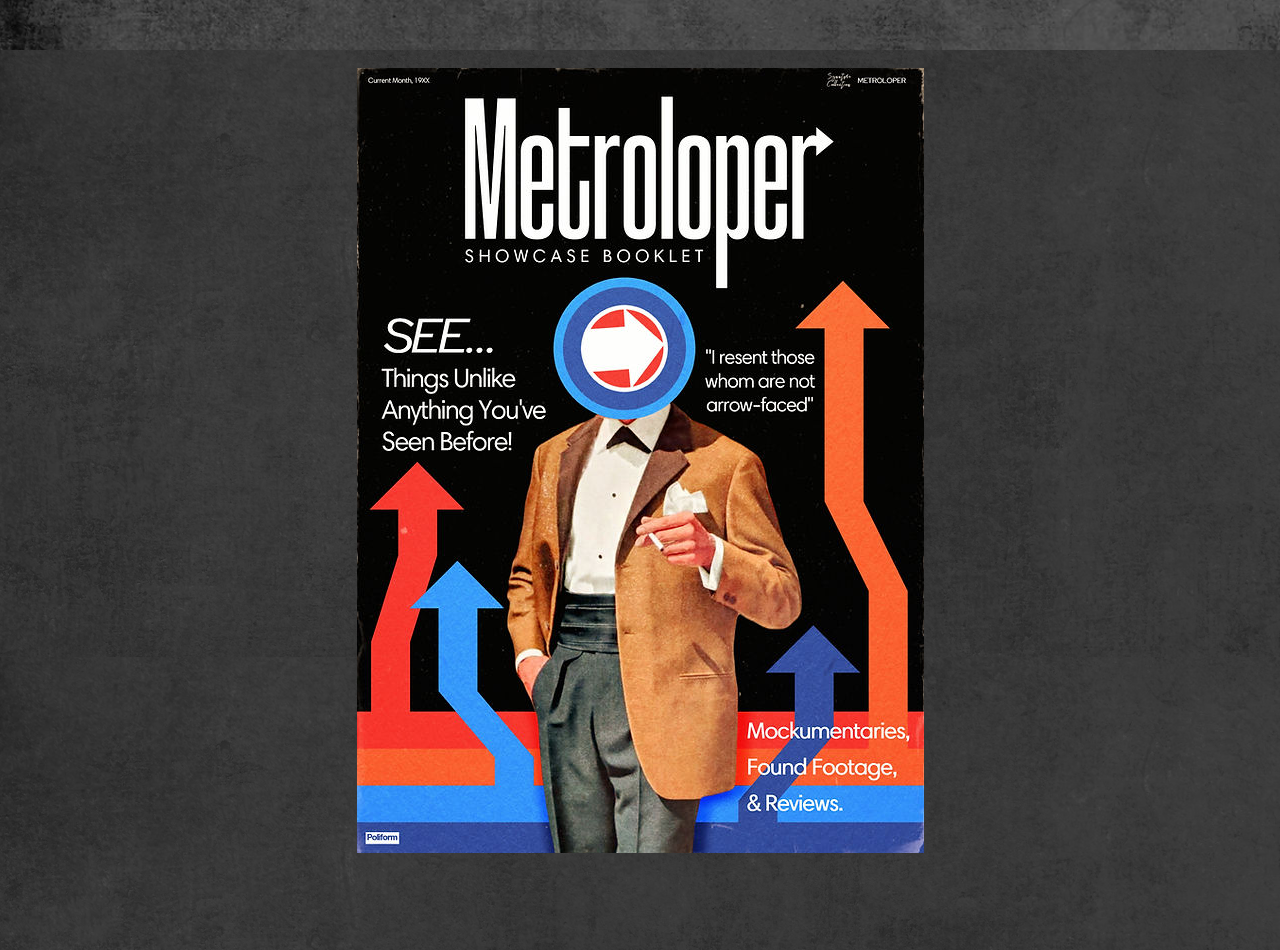
==== commit b837cb66: "PNG" ====
--- a/index.html
+++ b/index.html
@@ -11,7 +11,7 @@
 </head>
 <body>
     <div style="height: 50px; width: 100%; background-image: url('concrete2.jpg'); background-size: 100%"></div>
-    <div style="height: 100%; width: 100%; background-image: url('concrete3.png'); background-size: 100%;">
+    <div style="height: 100%; width: 100%; background-image: url('concrete3.PNG'); background-size: 100%;">
         <br>
         <center>
         <a href="pages-1-2.html">
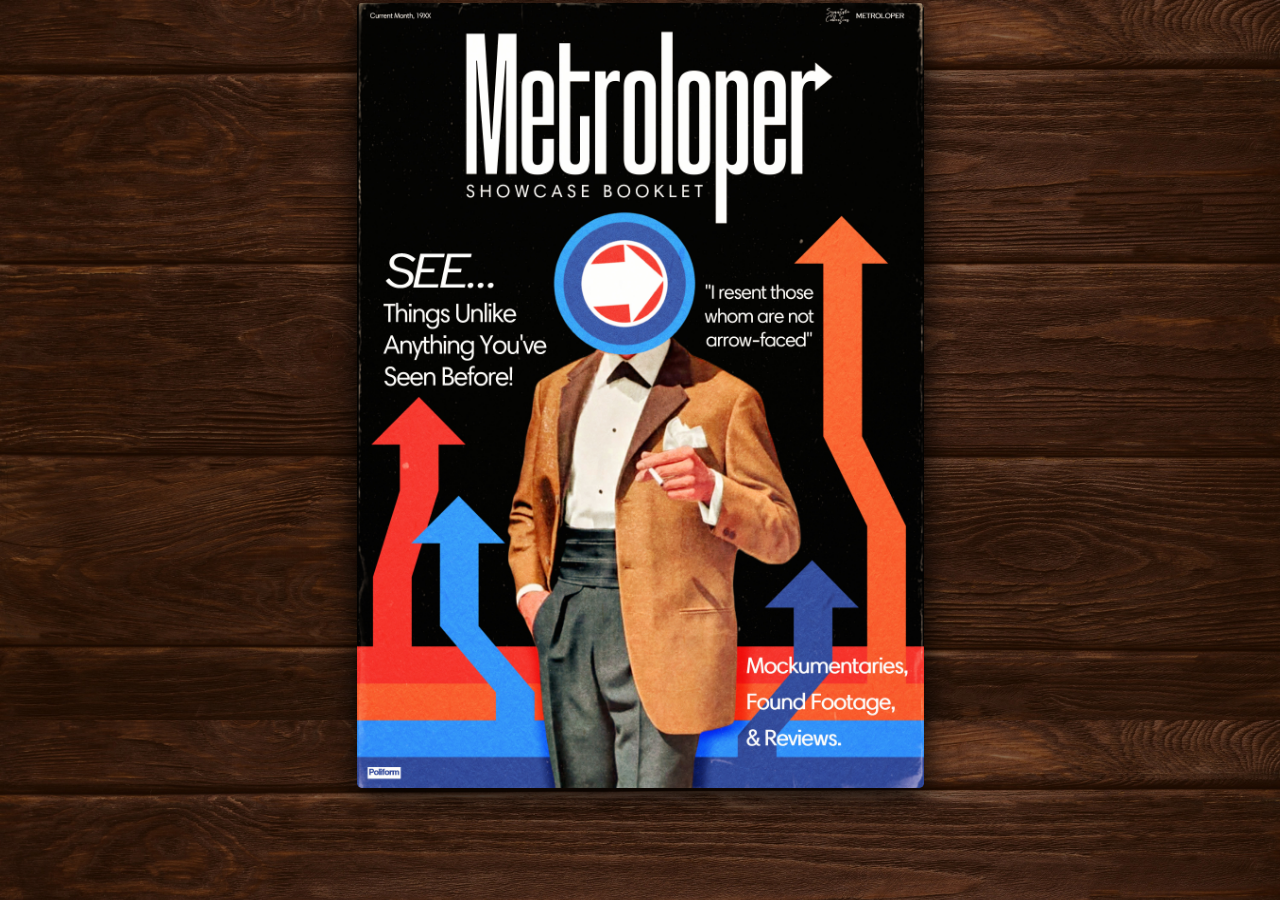
==== commit e5741bbc: "flines branch" ====
--- a/index.html
+++ b/index.html
@@ -1,22 +1,61 @@
-<head>
-    <title>Welcome to METROLOPER</title>
+<!DOCTYPE html>
+<html lang="en">
+	<head>
+		<title>METROLOPER</title>
 
-    <style>
-        body{
-            background-color: black;
-            
-            margin: 0px;
-        }
-    </style>
-</head>
-<body>
-    <div style="height: 50px; width: 100%; background-image: url('concrete2.jpg'); background-size: 100%"></div>
-    <div style="height: 100%; width: 100%; background-image: url('concrete3.PNG'); background-size: 100%;">
-        <br>
-        <center>
-        <a href="pages-1-2.html">
-            <img src="index_files/Untitled.png" width="567" height="785">
-        </a>
-        </center>
-    </div>
-</body>+		<link rel="icon" sizes="192x192" href="/assets/icon.ico" type="image/x-icon">
+		<link rel="shortcut icon" href="/assets/icon.ico" type="image/x-icon">
+		<link rel="apple-touch-icon" href="/assets/icon.ico" type="image/x-icon">
+
+		<link rel="stylesheet" href="/scripts/style.css">
+		
+		<meta charset="UTF-8"/>
+		<meta name="keywords" content="metroloper, the metroloper, METROLOPER, ratman team, ratmanteam, terrifier circus, circo terrorifico, netvision, black worm, jeff the ripper, recovered footage, the butterfly site, the static speaks, go to sleep, ct console, ingsoc propaganda, bbc meteorite alert hijacking, selene 572, flines, farawaydrip30">
+		<meta name="viewport" content="width=800, height=device-height, initial-scale=0.5, shrink-to-fit=no, minimum-scale=0.5" />
+	
+		<link rel="preload" as="image" href="/assets/page-assets/cover.jpg" fetchpriority="high">
+		<link rel="preload" as="image" href="/assets/page-assets/page1.jpg" fetchpriority="high">
+		<link rel="preload" as="image" href="/assets/page-assets/page2.jpg" fetchpriority="high">
+		<link rel="preload" as="image" href="/assets/page-assets/page3.png" fetchpriority="high">
+		<link rel="preload" as="image" href="/assets/page-assets/page4.png" fetchpriority="high">
+		<link rel="preload" as="image" href="/assets/page-assets/page5.png" fetchpriority="high">
+		<link rel="preload" as="image" href="/assets/page-assets/page6.jpg" fetchpriority="high">
+	</head>
+
+	<body>
+		<div class="page_main">
+			<center>
+			
+			<table>
+				<td id="left_arrow" style="opacity: 0;">
+				<svg onclick="previousPage()" class="flipped_arrow_button" data-bbox="20.5 20 160 160" viewBox="0 0 201 200" height="42" width="42" xmlns="http://www.w3.org/2000/svg" data-type="shape">
+					<g>
+						<path d="M100.5 20c-44.183 0-80 35.817-80 80s35.817 80 80 80 80-35.817 80-80-35.817-80-80-80m13.803 120.144-11.689-11.688 20.367-20.367H44.623v-16.53h78.358l-20.367-20.367 11.689-11.689 40.32 40.321z"/>
+					</g>
+				</svg>
+				</td>
+				
+				<td class="page_section" id="page_section">
+					<a onclick="switchToPage(1)"><img class="full_page pointer" src="/assets/page-assets/cover.jpg" width="567" height="785" loading="eager"></a>
+				</td>
+				
+				<td id="right_arrow" style="opacity: 0;">
+					<svg onclick="nextPage()" class="arrow_button" data-bbox="20.5 20 160 160" viewBox="0 0 201 200" height="42" width="42" xmlns="http://www.w3.org/2000/svg" data-type="shape">
+						<g>
+							<path d="M100.5 20c-44.183 0-80 35.817-80 80s35.817 80 80 80 80-35.817 80-80-35.817-80-80-80m13.803 120.144-11.689-11.688 20.367-20.367H44.623v-16.53h78.358l-20.367-20.367 11.689-11.689 40.32 40.321z"/>
+						</g>
+					</svg>
+				</td>
+				
+				<map name="page_2_map">
+				  <a href="/watchlist"><area id="watchlist_top" shape="rect" coords="0,192,320,295" onclick="location.href = '/watchlist';" onmouseover="page2Change(1)" onmouseout="page2Change(0)"></a>
+				  <a class="pointer"><area id="works" shape="rect" coords="0,289,276,388" onclick="switchToPage(2)" onmouseover="page2Change(2)" onmouseout="page2Change(0)"></a>
+				  <a href="/watchlist"><area id="watchlist_bottom" shape="rect" coords="0,452,567,780" onclick="location.href = '/watchlist';" onmouseover="page2Change(3)" onmouseout="page2Change(0)"></a>
+				</map>
+			</table>
+			
+			</center>
+		</div>
+		<script type="text/javascript" src="/scripts/script.js"></script>
+	</body>
+</html>
--- a/scripts/style.css
+++ b/scripts/style.css
@@ -0,0 +1,101 @@
+html {
+	min-height: 100vh;
+	min-height: -webkit-fill-available;
+	background-color: black;
+	background-image: url('/assets/bg.jpg');
+	background-repeat: repeat;
+	background-attachment: fixed;
+	background-size: 100%;
+}
+
+body {
+	min-height: 100vh;
+	min-height: -webkit-fill-available;
+	
+	display: flex;
+	display: -ms-flexbox;
+	align-items: center;
+	justify-content: center;
+	
+	margin: auto;
+	padding: auto;
+}
+
+.page_section {
+	text-align: center;
+	width: 100%;
+}
+
+.page_main {
+	width: 100%;
+	height: 100%;
+	
+	display: flex;
+	display: -ms-flexbox;
+	align-items: center;
+	justify-content: center;
+	
+	margin: auto;
+	padding: auto;
+}
+
+.full_page {
+	position: relative;
+	z-index: 3;
+	filter: drop-shadow(0 0.5rem 1rem #000);
+	border-radius: 0.3rem 0.3rem;
+}
+
+.left_page {
+	position: relative;
+	z-index: 3;
+	filter: drop-shadow(0 0.5rem 1rem #000);
+	border-radius: 0.3rem 0rem 0rem 0.3rem;
+}
+
+.right_page {
+	position: relative;
+	z-index: 0;
+	filter: drop-shadow(0 0.5rem 1rem #000);
+	border-radius: 0rem 0.3rem 0.3rem 0rem;
+}
+
+.pointer {
+	cursor: auto;
+}
+
+.pointer:hover {
+	cursor: pointer;
+}
+
+.arrow_button {
+	padding: 0 50px 0 50px;
+	margin: auto;
+	transition:0.2s;
+	filter: invert(100%) brightness(200%);
+	z-index: 2;
+}
+
+.arrow_button:hover {
+	transform: scale(1.25, 1.25);
+	transform-origin: center;
+	cursor: pointer;
+	transition:0.2s;
+}
+
+.flipped_arrow_button {
+	padding: 0 50px 0 50px;
+	margin: auto;
+	
+	filter: invert(100%) brightness(200%);
+	z-index: 2;
+	transition:0.2s;
+	transform: scale(-1,1);
+}
+
+.flipped_arrow_button:hover {
+	transform: scale(-1.25, 1.25);
+	transform-origin: center;
+	cursor: pointer;
+	transition:0.2s;
+}
